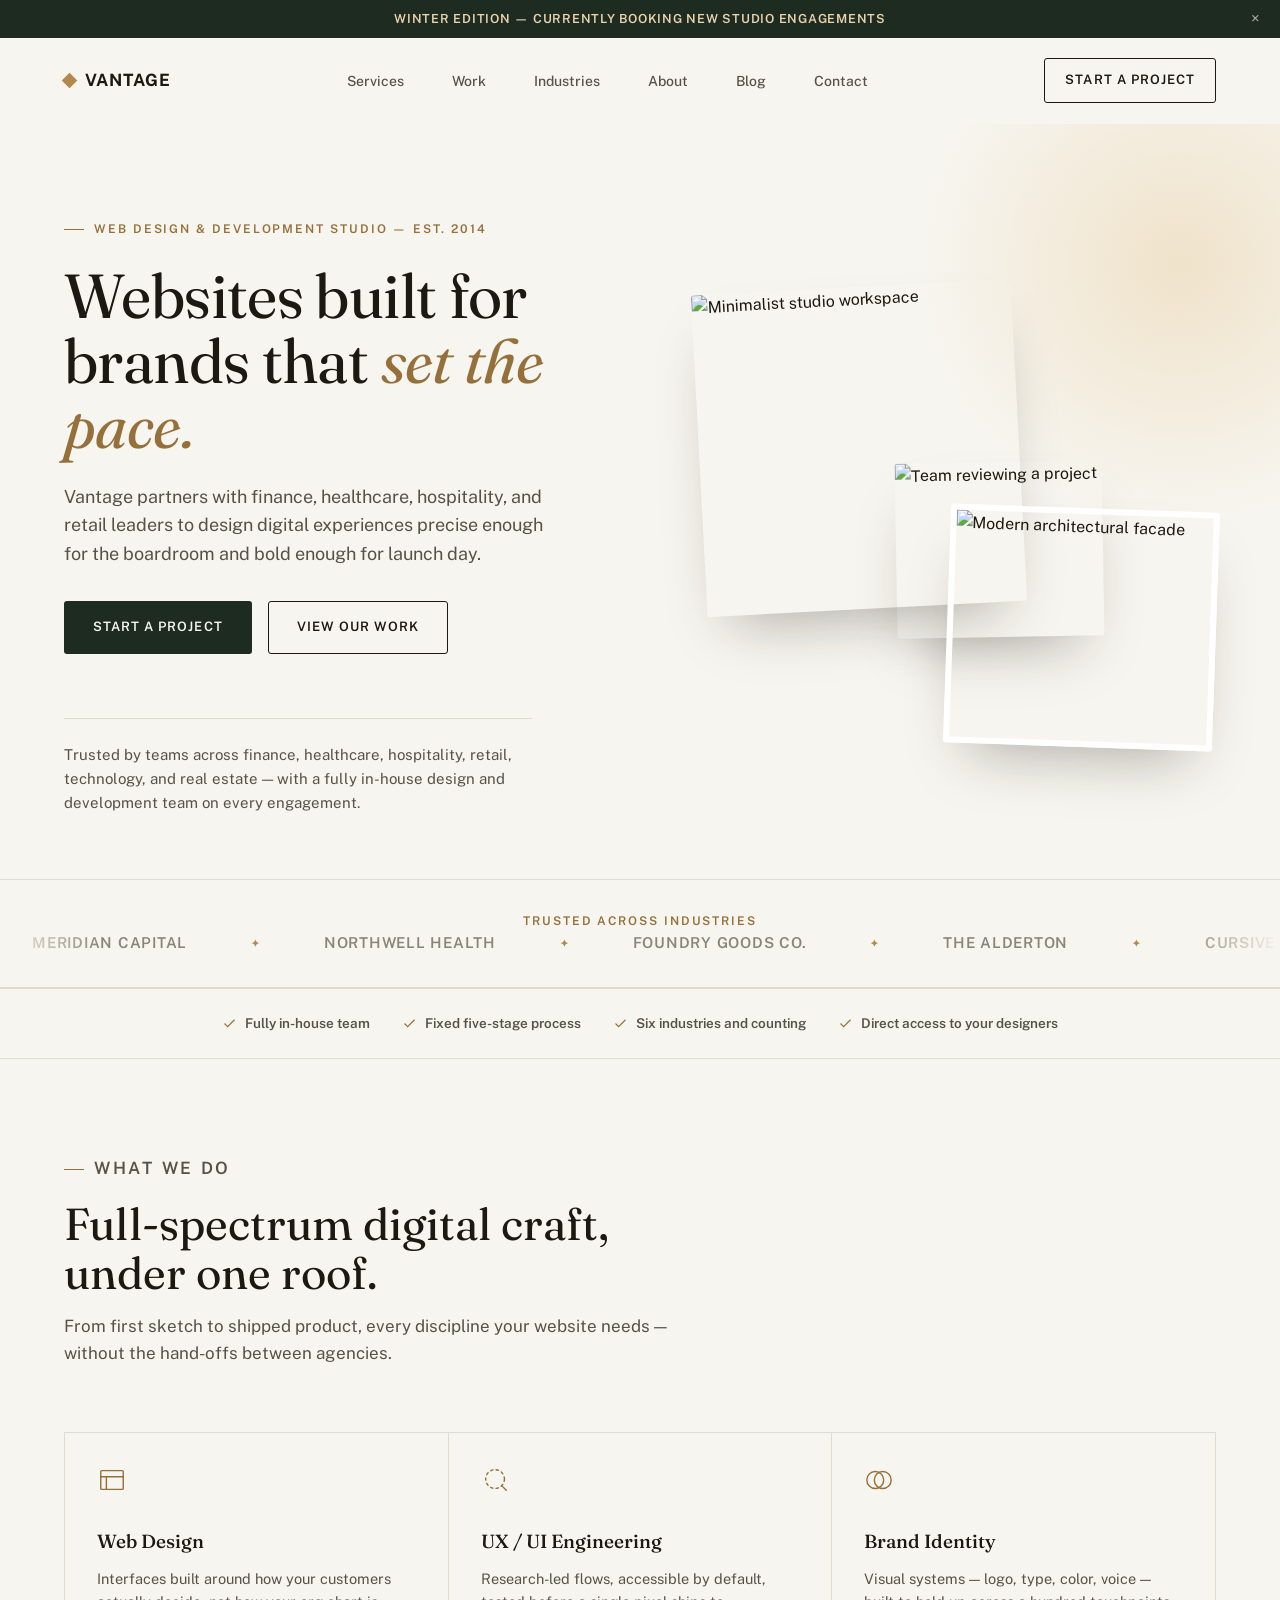
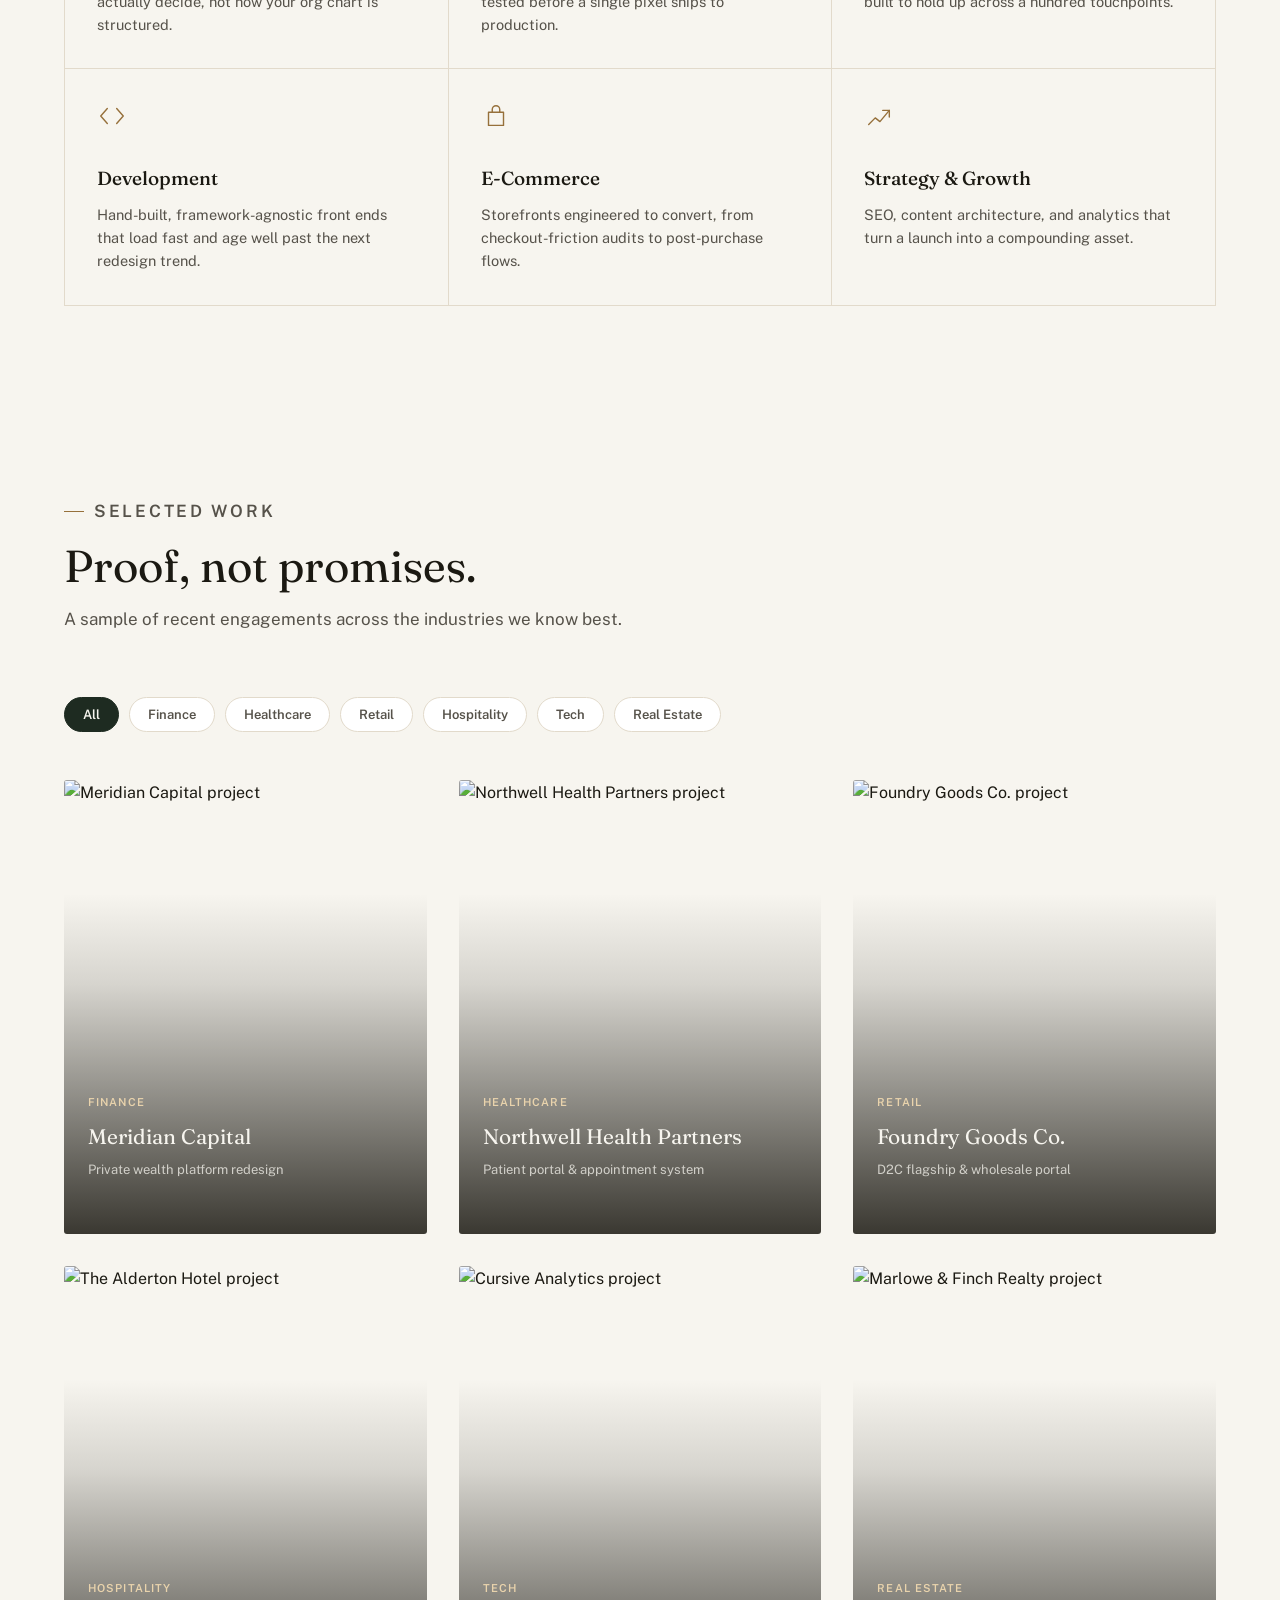
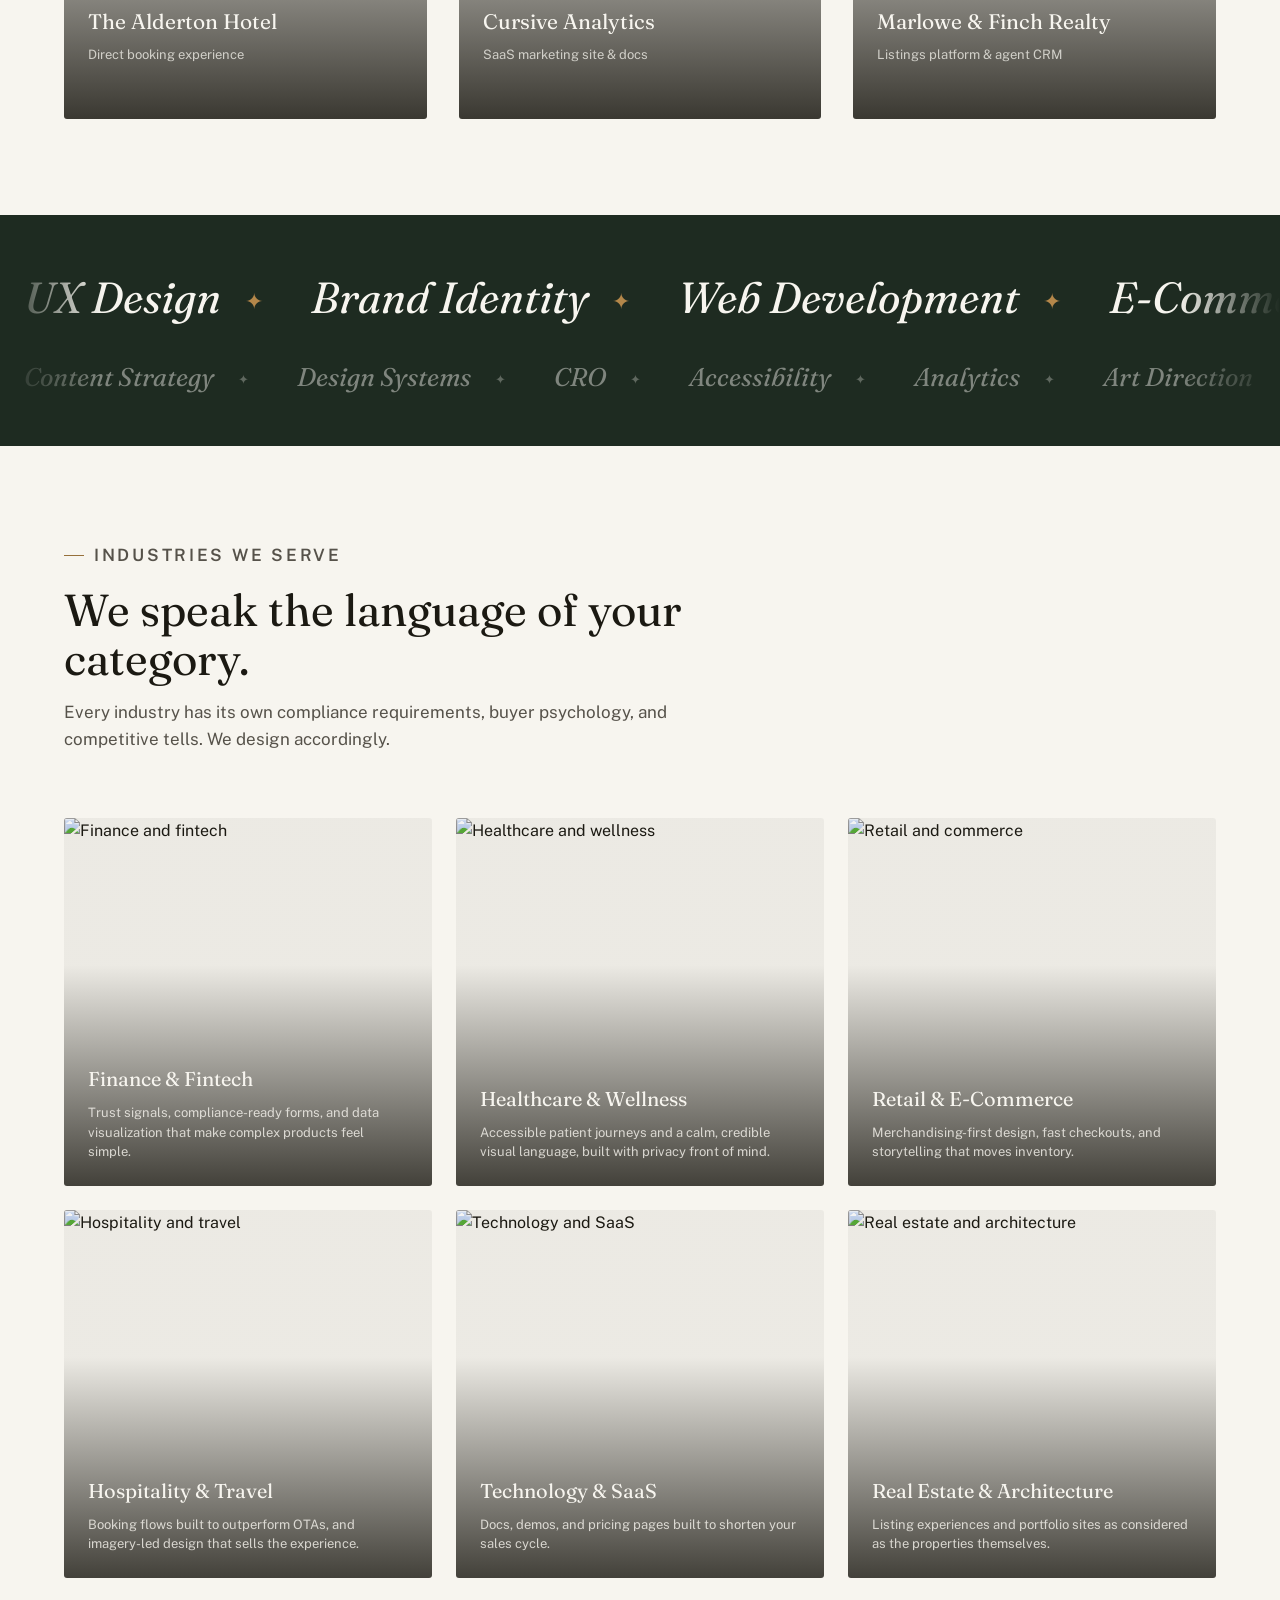
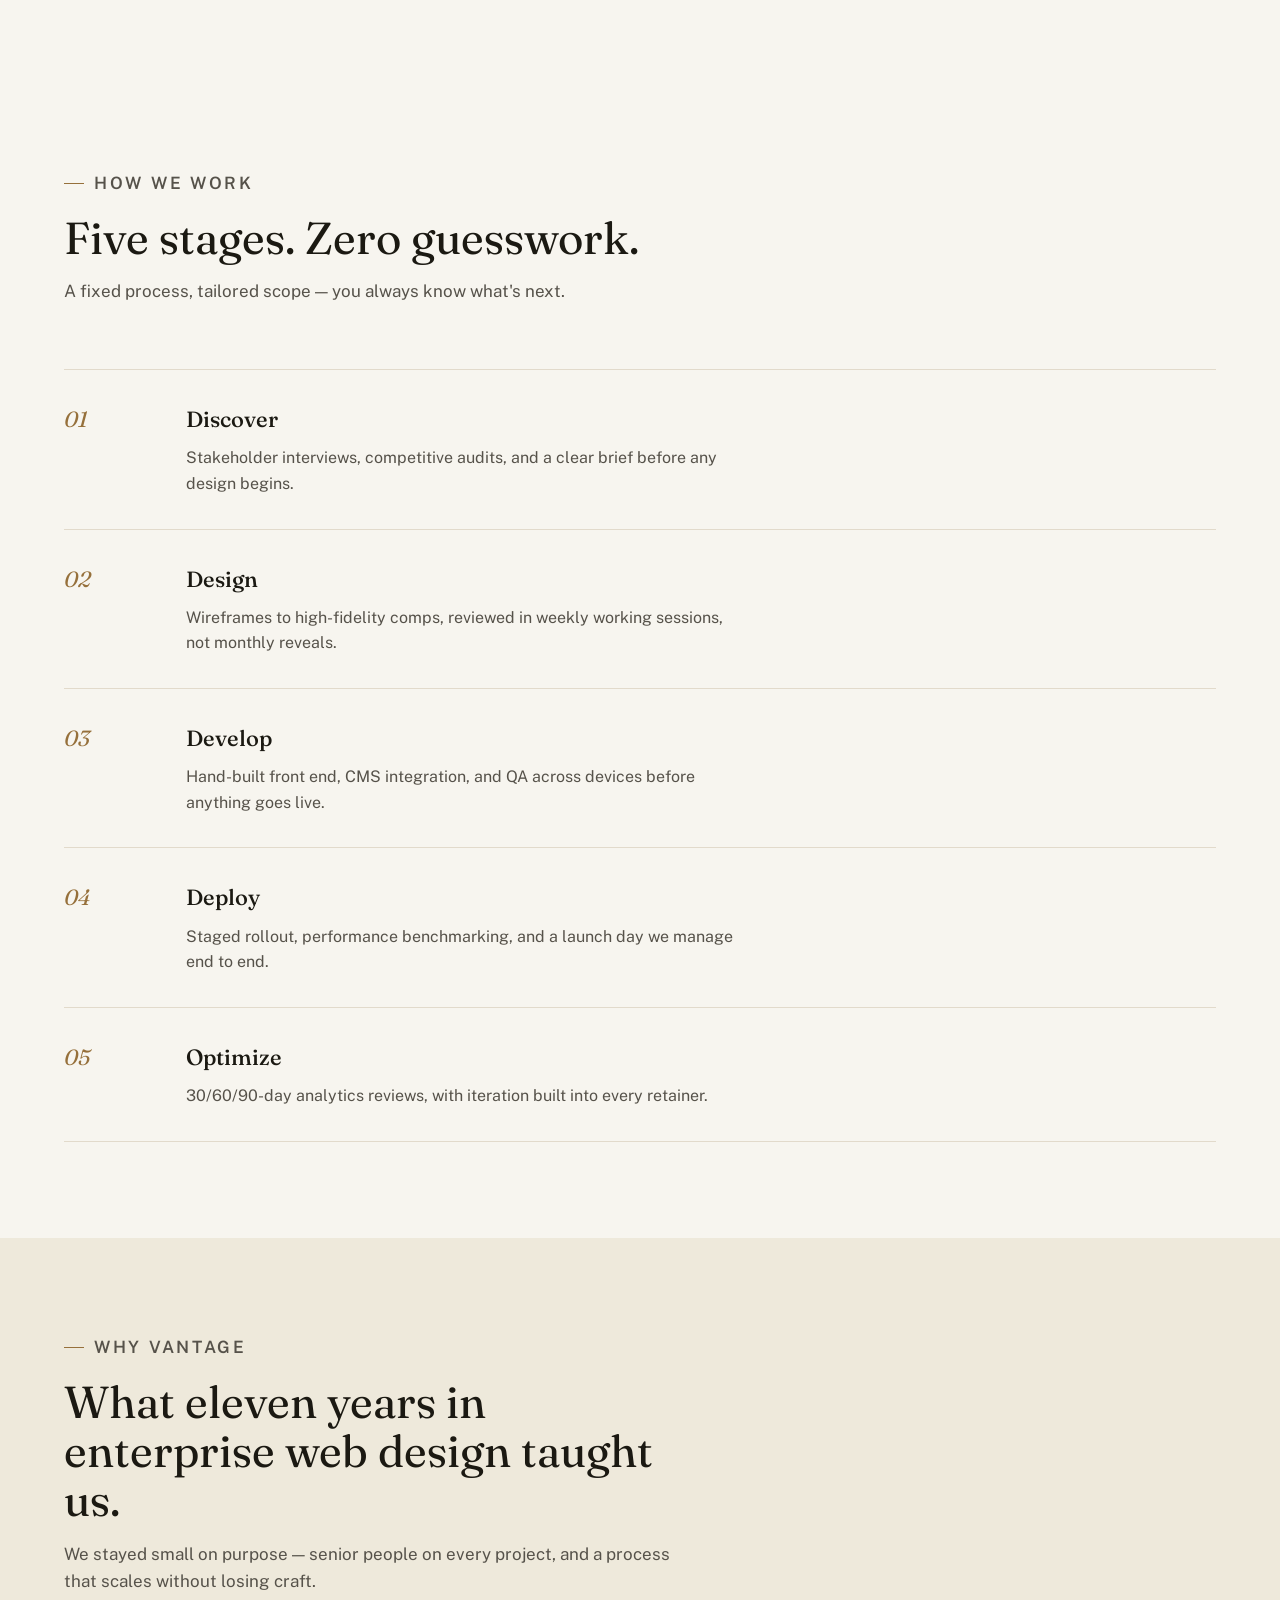
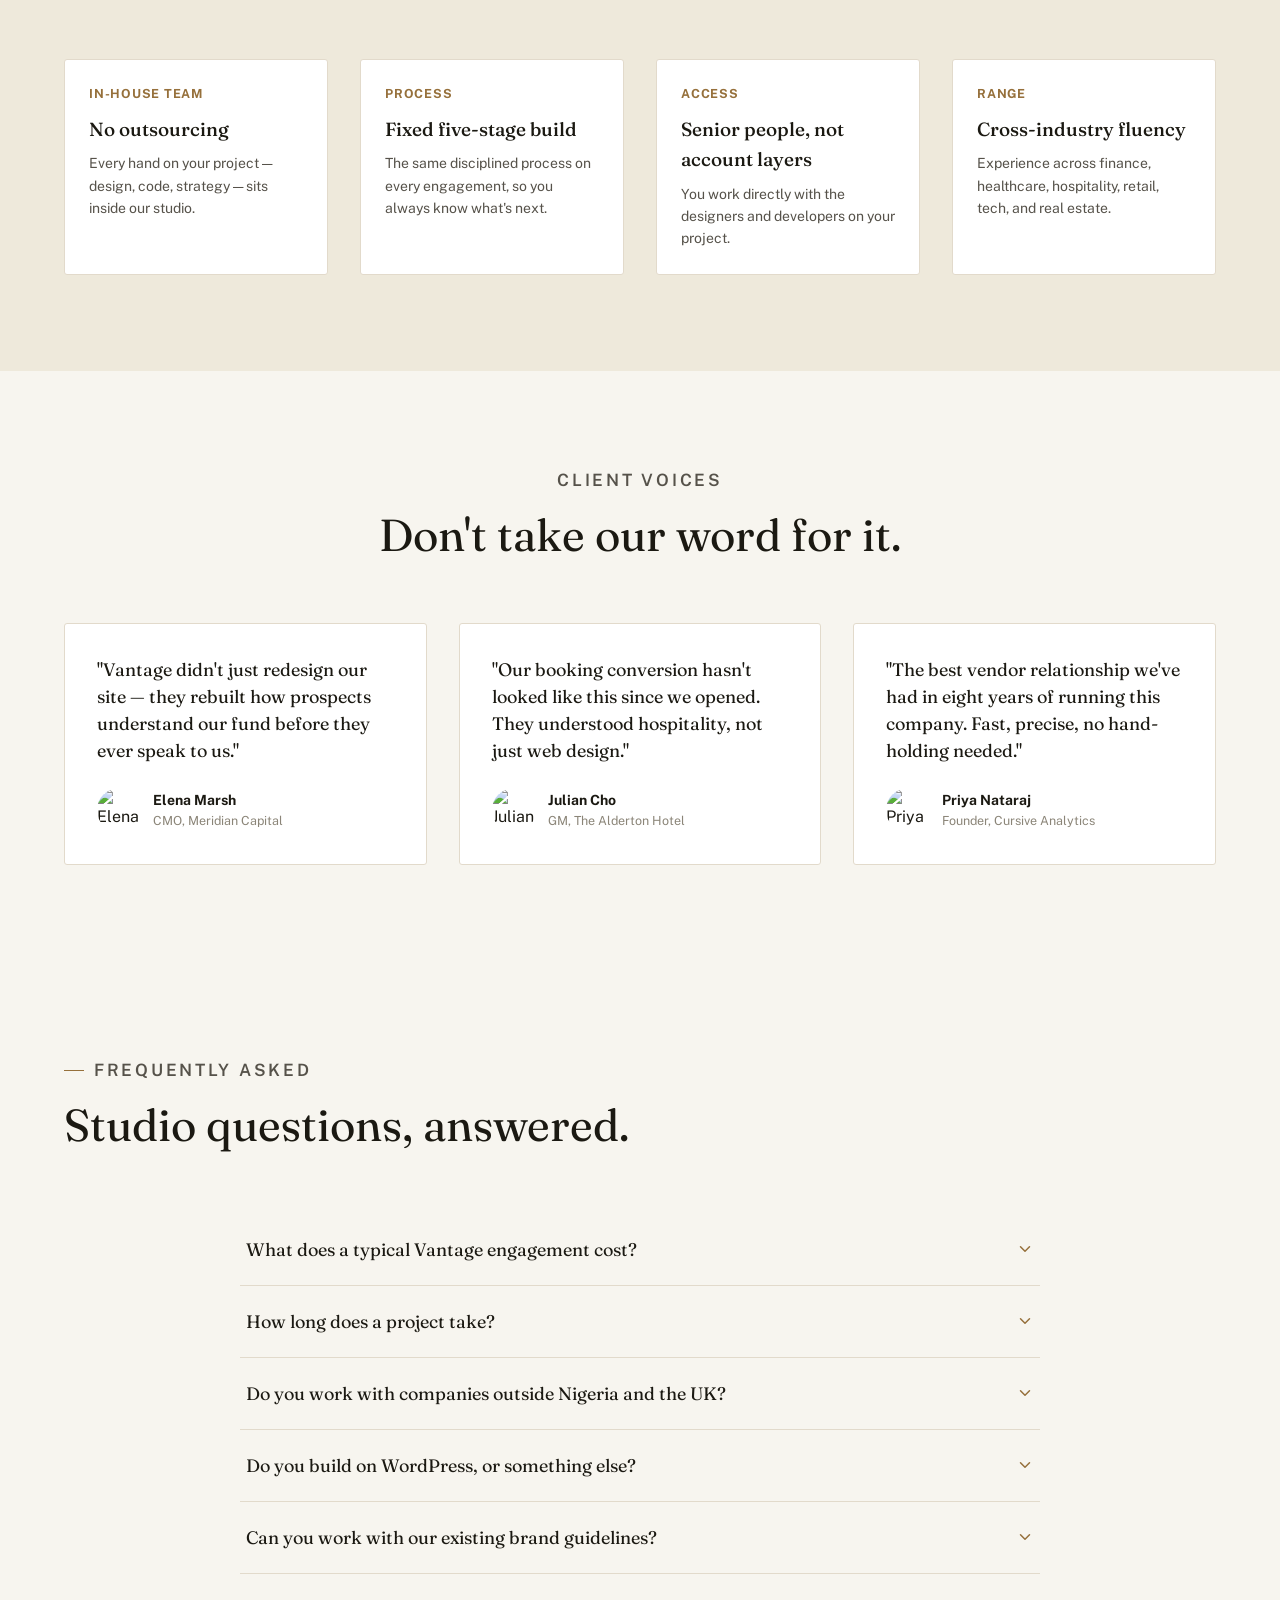
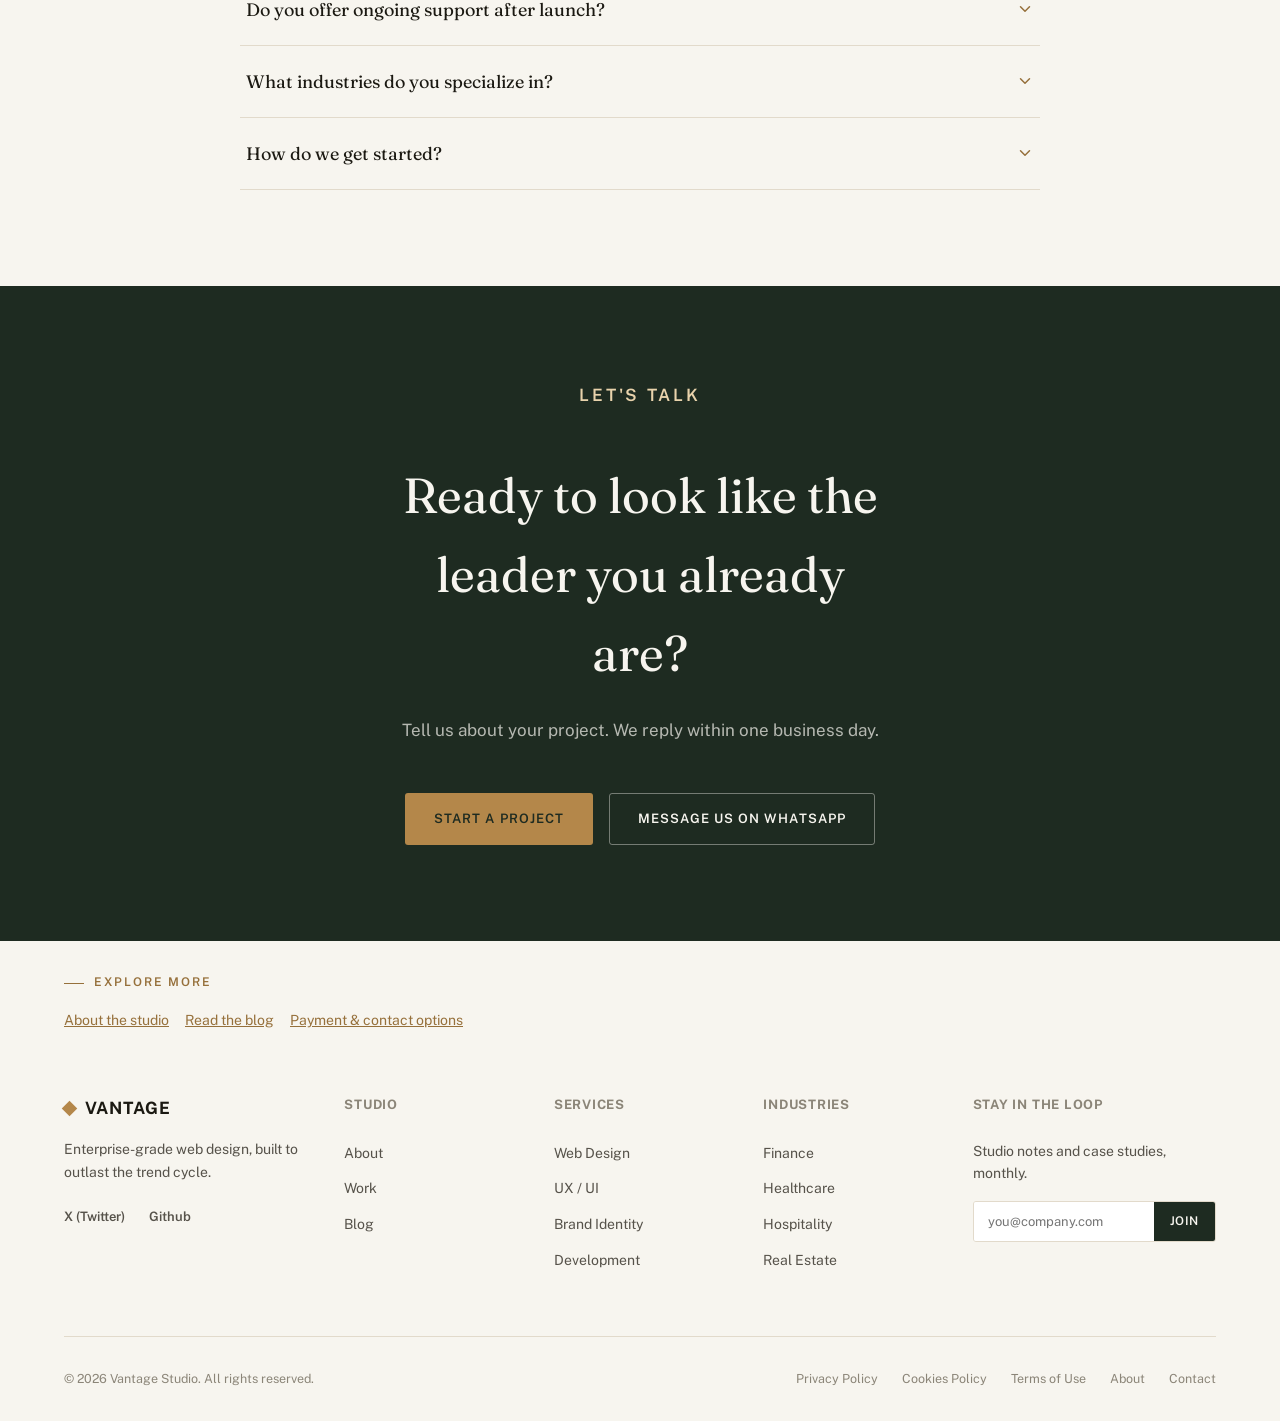
==== index.html @ 4133e34a "Add files via upload" ====
<!DOCTYPE html>
<html lang="en">
<head>
<meta charset="UTF-8">
<meta name="viewport" content="width=device-width, initial-scale=1.0">
<title>Vantage Studio — Enterprise Web Design & Development Agency</title>
<meta name="description" content="Vantage designs and builds enterprise-grade websites for finance, healthcare, hospitality, retail, tech, and real estate brands. See our work and start a project today.">
<meta name="keywords" content="web design agency, enterprise web design, website design company, UX UI design agency, brand identity studio, ecommerce web development">
<meta name="robots" content="index, follow">
<meta name="author" content="Vantage Studio">
<link rel="canonical" href="https://vantageweb.site/">
<link rel="alternate" hreflang="en" href="https://vantageweb.site/">
<link rel="alternate" hreflang="x-default" href="https://vantageweb.site/">
<link rel="sitemap" type="application/xml" href="/sitemap.xml">

<!-- Open Graph -->
<meta property="og:type" content="website">
<meta property="og:site_name" content="Vantage Studio">
<meta property="og:title" content="Vantage Studio — Enterprise Web Design & Development Agency">
<meta property="og:description" content="Enterprise-grade websites for finance, healthcare, hospitality, retail, tech, and real estate brands.">
<meta property="og:url" content="https://vantageweb.site/">
<meta property="og:image" content="https://loremflickr.com/1200/630/workspace,office,minimal/all?lock=901">

<!-- Twitter -->
<meta name="twitter:card" content="summary_large_image">
<meta name="twitter:title" content="Vantage Studio — Enterprise Web Design & Development Agency">
<meta name="twitter:description" content="Enterprise-grade websites for finance, healthcare, hospitality, retail, tech, and real estate brands.">
<meta name="twitter:image" content="https://loremflickr.com/1200/630/workspace,office,minimal/all?lock=901">

<!-- Geo (Abuja studio location — refine to exact coordinates once confirmed) -->
<meta name="geo.placename" content="Abuja, Nigeria">
<meta name="geo.position" content="9.0333;7.5236">
<meta name="ICBM" content="9.0333, 7.5236">

<link rel="icon" type="image/svg+xml" href="data:image/svg+xml,%3Csvg xmlns='http://www.w3.org/2000/svg' viewBox='0 0 100 100'%3E%3Crect width='100' height='100' fill='%231E2B21'/%3E%3Crect x='30' y='30' width='40' height='40' fill='%23B4874A' transform='rotate(45 50 50)'/%3E%3C/svg%3E">
<link rel="apple-touch-icon" href="data:image/svg+xml,%3Csvg xmlns='http://www.w3.org/2000/svg' viewBox='0 0 100 100'%3E%3Crect width='100' height='100' fill='%231E2B21'/%3E%3Crect x='30' y='30' width='40' height='40' fill='%23B4874A' transform='rotate(45 50 50)'/%3E%3C/svg%3E">

<link rel="preconnect" href="https://fonts.googleapis.com">
<link rel="preconnect" href="https://fonts.gstatic.com" crossorigin>
<link rel="preconnect" href="https://loremflickr.com">
<link href="https://fonts.googleapis.com/css2?family=Fraunces:ital,opsz,wght@0,9..144,300;0,9..144,400;0,9..144,500;0,9..144,600;1,9..144,400;1,9..144,500&family=Public+Sans:wght@300;400;500;600;700&display=swap" rel="stylesheet">
<link rel="stylesheet" href="css/styles.css">

<script type="application/ld+json" data-schema>
{
  "@context": "https://schema.org",
  "@graph": [
    {
      "@type": "Organization",
      "@id": "https://vantageweb.site/#organization",
      "name": "Vantage Studio",
      "url": "https://vantageweb.site/",
      "logo": "https://vantageweb.site/favicon.svg",
      "description": "Enterprise-grade web design and development studio serving finance, healthcare, hospitality, retail, technology, and real estate clients.",
      "sameAs": ["https://x.com/vantagestudio", "https://github.com/vantagestudio"],
      "location": [
        {
          "@type": "Place",
          "name": "Vantage Studio — Abuja",
          "address": {
            "@type": "PostalAddress",
            "streetAddress": "Behind Desmos Pharmacy, Kofi Annan / Linda Chalker Junction, Asokoro Extension",
            "addressLocality": "Abuja",
            "addressRegion": "FCT",
            "addressCountry": "NG"
          }
        },
        {
          "@type": "Place",
          "name": "Vantage Studio — London",
          "address": {
            "@type": "PostalAddress",
            "addressLocality": "Finsbury Park, Greater London",
            "postalCode": "N4 2BA",
            "addressCountry": "GB"
          }
        }
      ],
      "dateModified": "2026-07-13"
    },
    {
      "@type": "WebSite",
      "@id": "https://vantageweb.site/#website",
      "url": "https://vantageweb.site/",
      "name": "Vantage Studio",
      "publisher": { "@id": "https://vantageweb.site/#organization" },
      "potentialAction": {
        "@type": "SearchAction",
        "target": "https://vantageweb.site/blog.html?s={search_term_string}",
        "query-input": "required name=search_term_string"
      }
    }
  ]
}
</script>
</head>
<body>

<div class="scroll-progress"></div>

<div class="season-banner">
  <span data-season-banner></span>
  <button type="button" aria-label="Dismiss banner" data-dismiss-banner>&times;</button>
</div>

<nav class="nav" id="nav">
  <div class="wrap nav__inner">
    <a href="index.html" class="logo"><span class="logo__mark"></span>VANTAGE</a>
    <ul class="nav__links" id="navLinks">
      <li><a href="index.html#services">Services</a></li>
      <li><a href="index.html#work">Work</a></li>
      <li><a href="index.html#industries">Industries</a></li>
      <li><a href="about.html">About</a></li>
      <li><a href="blog.html">Blog</a></li>
      <li><a href="contact.html">Contact</a></li>
    </ul>
    <div class="nav__right">
      <a href="contact.html" class="btn btn--ghost" style="padding:11px 20px;" data-cta-rotate>Start a Project</a>
      <button class="nav__burger" id="burger" aria-label="Toggle menu"><span></span><span></span><span></span></button>
    </div>
  </div>
</nav>

<header class="hero" id="top">
  <div class="wrap hero__inner">
    <div>
      <p class="eyebrow">Web Design &amp; Development Studio — Est. 2014</p>
      <h1 class="hero__headline">Websites built for brands that <em>set the pace.</em></h1>
      <p class="hero__sub">Vantage partners with finance, healthcare, hospitality, and retail leaders to design digital experiences precise enough for the boardroom and bold enough for launch day.</p>
      <div class="hero__ctas">
        <a href="contact.html" class="btn btn--primary" data-cta-rotate>Start a Project</a>
        <a href="#work" class="btn btn--ghost">View Our Work</a>
      </div>
      <p class="hero__trust">Trusted by teams across finance, healthcare, hospitality, retail, technology, and real estate — with a fully in-house design and development team on every engagement.</p>
    </div>
    <div class="hero__collage">
      <img class="hc-1" src="https://loremflickr.com/900/1100/workspace,minimal,office/all?lock=101" alt="Minimalist studio workspace" loading="eager">
      <img class="hc-2" src="https://loremflickr.com/700/700/architecture,glass,building/all?lock=102" alt="Modern architectural facade" loading="lazy">
      <img class="hc-3" src="https://loremflickr.com/600/600/meeting,business,team/all?lock=103" alt="Team reviewing a project" loading="lazy">
    </div>
  </div>
</header>

<!-- Sample client names below are placeholder content — replace with real client wordmarks before launch. -->
<div class="logo-strip">
  <div class="wrap"><p class="eyebrow">Trusted across industries</p></div>
  <div class="marquee">
    <div class="marquee__track">
      <span>MERIDIAN CAPITAL</span><span>NORTHWELL HEALTH</span><span>FOUNDRY GOODS CO.</span><span>THE ALDERTON</span><span>CURSIVE ANALYTICS</span><span>MARLOWE &amp; FINCH</span><span>HAVENLY WELLNESS</span><span>BRIGHTLANE RETAIL</span><span>PORT &amp; COMPASS</span><span>ATLAS FINTECH</span>
      <span>MERIDIAN CAPITAL</span><span>NORTHWELL HEALTH</span><span>FOUNDRY GOODS CO.</span><span>THE ALDERTON</span><span>CURSIVE ANALYTICS</span><span>MARLOWE &amp; FINCH</span><span>HAVENLY WELLNESS</span><span>BRIGHTLANE RETAIL</span><span>PORT &amp; COMPASS</span><span>ATLAS FINTECH</span>
    </div>
  </div>
</div>

<div class="trust-strip">
  <div class="wrap">
    <span class="trust-strip__item"><svg viewBox="0 0 24 24"><path d="M4 12 l5 5 L20 6"/></svg>Fully in-house team</span>
    <span class="trust-strip__item"><svg viewBox="0 0 24 24"><path d="M4 12 l5 5 L20 6"/></svg>Fixed five-stage process</span>
    <span class="trust-strip__item"><svg viewBox="0 0 24 24"><path d="M4 12 l5 5 L20 6"/></svg>Six industries and counting</span>
    <span class="trust-strip__item"><svg viewBox="0 0 24 24"><path d="M4 12 l5 5 L20 6"/></svg>Direct access to your designers</span>
  </div>
</div>

<section id="services">
  <div class="wrap">
    <div class="sec-head reveal">
      <p class="eyebrow">What we do</p>
      <h2>Full-spectrum digital craft, under one roof.</h2>
      <p>From first sketch to shipped product, every discipline your website needs — without the hand-offs between agencies.</p>
    </div>
    <div class="services__grid reveal">
      <div class="service">
        <svg viewBox="0 0 32 32"><rect x="4" y="6" width="24" height="20" rx="1"></rect><line x1="4" y1="12.5" x2="28" y2="12.5"></line><line x1="10" y1="12.5" x2="10" y2="26"></line></svg>
        <h3>Web Design</h3>
        <p>Interfaces built around how your customers actually decide, not how your org chart is structured.</p>
      </div>
      <div class="service">
        <svg viewBox="0 0 32 32"><circle cx="15" cy="15" r="10" stroke-dasharray="2.5 3.5"></circle><path d="M22 22 L27 27"></path></svg>
        <h3>UX / UI Engineering</h3>
        <p>Research-led flows, accessible by default, tested before a single pixel ships to production.</p>
      </div>
      <div class="service">
        <svg viewBox="0 0 32 32"><circle cx="12" cy="16" r="9"></circle><circle cx="20" cy="16" r="9"></circle></svg>
        <h3>Brand Identity</h3>
        <p>Visual systems — logo, type, color, voice — built to hold up across a hundred touchpoints.</p>
      </div>
      <div class="service">
        <svg viewBox="0 0 32 32"><path d="M11 8 L4 16 L11 24"></path><path d="M21 8 L28 16 L21 24"></path></svg>
        <h3>Development</h3>
        <p>Hand-built, framework-agnostic front ends that load fast and age well past the next redesign trend.</p>
      </div>
      <div class="service">
        <svg viewBox="0 0 32 32"><path d="M8 12 L8 26 L24 26 L24 12 Z"></path><path d="M12 12 V9 a4 4 0 0 1 8 0 V12"></path></svg>
        <h3>E-Commerce</h3>
        <p>Storefronts engineered to convert, from checkout-friction audits to post-purchase flows.</p>
      </div>
      <div class="service">
        <svg viewBox="0 0 32 32"><path d="M5 25 L12 18 L17 22 L27 10"></path><path d="M20 10 L27 10 L27 17"></path></svg>
        <h3>Strategy &amp; Growth</h3>
        <p>SEO, content architecture, and analytics that turn a launch into a compounding asset.</p>
      </div>
    </div>
  </div>
</section>

<section id="work">
  <div class="wrap">
    <div class="sec-head reveal">
      <p class="eyebrow">Selected work</p>
      <h2>Proof, not promises.</h2>
      <p>A sample of recent engagements across the industries we know best.</p>
    </div>
    <div class="work__filters reveal">
      <button class="filter is-active" data-filter="all">All</button>
      <button class="filter" data-filter="finance">Finance</button>
      <button class="filter" data-filter="healthcare">Healthcare</button>
      <button class="filter" data-filter="retail">Retail</button>
      <button class="filter" data-filter="hospitality">Hospitality</button>
      <button class="filter" data-filter="tech">Tech</button>
      <button class="filter" data-filter="realestate">Real Estate</button>
    </div>
    <!-- Sample project names/results below are placeholder content — replace with real case studies before launch. -->
    <div class="work__grid reveal">
      <a class="work-card" href="contact.html" data-industry="finance">
        <img src="https://loremflickr.com/700/900/finance,skyscraper,city/all?lock=201" alt="Meridian Capital project" loading="lazy">
        <div class="work-card__overlay">
          <span class="work-card__tag">Finance</span>
          <h3 class="work-card__title">Meridian Capital</h3>
          <p class="work-card__result">Private wealth platform redesign</p>
          <span class="work-card__link">Start a Similar Project →</span>
        </div>
      </a>
      <a class="work-card" href="contact.html" data-industry="healthcare">
        <img src="https://loremflickr.com/700/900/hospital,healthcare,clean/all?lock=202" alt="Northwell Health Partners project" loading="lazy">
        <div class="work-card__overlay">
          <span class="work-card__tag">Healthcare</span>
          <h3 class="work-card__title">Northwell Health Partners</h3>
          <p class="work-card__result">Patient portal &amp; appointment system</p>
          <span class="work-card__link">Start a Similar Project →</span>
        </div>
      </a>
      <a class="work-card" href="contact.html" data-industry="retail">
        <img src="https://loremflickr.com/700/900/retail,boutique,store/all?lock=203" alt="Foundry Goods Co. project" loading="lazy">
        <div class="work-card__overlay">
          <span class="work-card__tag">Retail</span>
          <h3 class="work-card__title">Foundry Goods Co.</h3>
          <p class="work-card__result">D2C flagship &amp; wholesale portal</p>
          <span class="work-card__link">Start a Similar Project →</span>
        </div>
      </a>
      <a class="work-card" href="contact.html" data-industry="hospitality">
        <img src="https://loremflickr.com/700/900/hotel,lobby,luxury/all?lock=204" alt="The Alderton Hotel project" loading="lazy">
        <div class="work-card__overlay">
          <span class="work-card__tag">Hospitality</span>
          <h3 class="work-card__title">The Alderton Hotel</h3>
          <p class="work-card__result">Direct booking experience</p>
          <span class="work-card__link">Start a Similar Project →</span>
        </div>
      </a>
      <a class="work-card" href="contact.html" data-industry="tech">
        <img src="https://loremflickr.com/700/900/office,startup,tech/all?lock=205" alt="Cursive Analytics project" loading="lazy">
        <div class="work-card__overlay">
          <span class="work-card__tag">Tech</span>
          <h3 class="work-card__title">Cursive Analytics</h3>
          <p class="work-card__result">SaaS marketing site &amp; docs</p>
          <span class="work-card__link">Start a Similar Project →</span>
        </div>
      </a>
      <a class="work-card" href="contact.html" data-industry="realestate">
        <img src="https://loremflickr.com/700/900/architecture,house,modern/all?lock=206" alt="Marlowe & Finch Realty project" loading="lazy">
        <div class="work-card__overlay">
          <span class="work-card__tag">Real Estate</span>
          <h3 class="work-card__title">Marlowe &amp; Finch Realty</h3>
          <p class="work-card__result">Listings platform &amp; agent CRM</p>
          <span class="work-card__link">Start a Similar Project →</span>
        </div>
      </a>
    </div>
  </div>
</section>

<div class="capmarq">
  <div class="marquee">
    <div class="capmarq__row capmarq__row--1">
      <span>UX Design</span><span>Brand Identity</span><span>Web Development</span><span>E-Commerce</span><span>SEO &amp; Growth</span><span>Motion Design</span>
      <span>UX Design</span><span>Brand Identity</span><span>Web Development</span><span>E-Commerce</span><span>SEO &amp; Growth</span><span>Motion Design</span>
    </div>
  </div>
  <div class="marquee">
    <div class="capmarq__row capmarq__row--2">
      <span>Content Strategy</span><span>Design Systems</span><span>CRO</span><span>Accessibility</span><span>Analytics</span><span>Art Direction</span>
      <span>Content Strategy</span><span>Design Systems</span><span>CRO</span><span>Accessibility</span><span>Analytics</span><span>Art Direction</span>
    </div>
  </div>
</div>

<section id="industries">
  <div class="wrap">
    <div class="sec-head reveal">
      <p class="eyebrow">Industries we serve</p>
      <h2>We speak the language of your category.</h2>
      <p>Every industry has its own compliance requirements, buyer psychology, and competitive tells. We design accordingly.</p>
    </div>
    <div class="industries__grid reveal">
      <div class="industry-card">
        <img src="https://loremflickr.com/600/600/finance,bank,office/all?lock=301" alt="Finance and fintech" loading="lazy">
        <div class="industry-card__overlay"><h3>Finance &amp; Fintech</h3><p>Trust signals, compliance-ready forms, and data visualization that make complex products feel simple.</p></div>
      </div>
      <div class="industry-card">
        <img src="https://loremflickr.com/600/600/healthcare,clinic,wellness/all?lock=302" alt="Healthcare and wellness" loading="lazy">
        <div class="industry-card__overlay"><h3>Healthcare &amp; Wellness</h3><p>Accessible patient journeys and a calm, credible visual language, built with privacy front of mind.</p></div>
      </div>
      <div class="industry-card">
        <img src="https://loremflickr.com/600/600/retail,shopping,store/all?lock=303" alt="Retail and commerce" loading="lazy">
        <div class="industry-card__overlay"><h3>Retail &amp; E-Commerce</h3><p>Merchandising-first design, fast checkouts, and storytelling that moves inventory.</p></div>
      </div>
      <div class="industry-card">
        <img src="https://loremflickr.com/600/600/hospitality,resort,travel/all?lock=304" alt="Hospitality and travel" loading="lazy">
        <div class="industry-card__overlay"><h3>Hospitality &amp; Travel</h3><p>Booking flows built to outperform OTAs, and imagery-led design that sells the experience.</p></div>
      </div>
      <div class="industry-card">
        <img src="https://loremflickr.com/600/600/technology,startup,office/all?lock=305" alt="Technology and SaaS" loading="lazy">
        <div class="industry-card__overlay"><h3>Technology &amp; SaaS</h3><p>Docs, demos, and pricing pages built to shorten your sales cycle.</p></div>
      </div>
      <div class="industry-card">
        <img src="https://loremflickr.com/600/600/realestate,architecture,building/all?lock=306" alt="Real estate and architecture" loading="lazy">
        <div class="industry-card__overlay"><h3>Real Estate &amp; Architecture</h3><p>Listing experiences and portfolio sites as considered as the properties themselves.</p></div>
      </div>
    </div>
  </div>
</section>

<section id="process">
  <div class="wrap">
    <div class="sec-head reveal">
      <p class="eyebrow">How we work</p>
      <h2>Five stages. Zero guesswork.</h2>
      <p>A fixed process, tailored scope — you always know what's next.</p>
    </div>
    <div class="process__list reveal">
      <div class="process__item"><span class="process__num">01</span><div class="process__body"><h3>Discover</h3><p>Stakeholder interviews, competitive audits, and a clear brief before any design begins.</p></div></div>
      <div class="process__item"><span class="process__num">02</span><div class="process__body"><h3>Design</h3><p>Wireframes to high-fidelity comps, reviewed in weekly working sessions, not monthly reveals.</p></div></div>
      <div class="process__item"><span class="process__num">03</span><div class="process__body"><h3>Develop</h3><p>Hand-built front end, CMS integration, and QA across devices before anything goes live.</p></div></div>
      <div class="process__item"><span class="process__num">04</span><div class="process__body"><h3>Deploy</h3><p>Staged rollout, performance benchmarking, and a launch day we manage end to end.</p></div></div>
      <div class="process__item"><span class="process__num">05</span><div class="process__body"><h3>Optimize</h3><p>30/60/90-day analytics reviews, with iteration built into every retainer.</p></div></div>
    </div>
  </div>
</section>

<section class="why">
  <div class="wrap">
    <div class="sec-head reveal">
      <p class="eyebrow">Why vantage</p>
      <h2>What eleven years in enterprise web design taught us.</h2>
      <p>We stayed small on purpose — senior people on every project, and a process that scales without losing craft.</p>
    </div>
    <div class="why__grid reveal">
      <div class="why-point"><span>In-House Team</span><h3>No outsourcing</h3><p>Every hand on your project — design, code, strategy — sits inside our studio.</p></div>
      <div class="why-point"><span>Process</span><h3>Fixed five-stage build</h3><p>The same disciplined process on every engagement, so you always know what's next.</p></div>
      <div class="why-point"><span>Access</span><h3>Senior people, not account layers</h3><p>You work directly with the designers and developers on your project.</p></div>
      <div class="why-point"><span>Range</span><h3>Cross-industry fluency</h3><p>Experience across finance, healthcare, hospitality, retail, tech, and real estate.</p></div>
    </div>
  </div>
</section>

<!-- Sample testimonials below are placeholder content — replace with real, attributable client quotes before launch. -->
<section>
  <div class="wrap">
    <div class="sec-head sec-head--center reveal" style="margin-inline:auto;">
      <p class="eyebrow eyebrow--center">Client voices</p>
      <h2>Don't take our word for it.</h2>
    </div>
    <div class="testi__grid reveal">
      <div class="testi-card">
        <p class="testi-card__quote">"Vantage didn't just redesign our site — they rebuilt how prospects understand our fund before they ever speak to us."</p>
        <div class="testi-card__person"><img src="https://loremflickr.com/200/200/portrait,professional,woman/all?lock=401" alt="Elena Marsh" loading="lazy"><div><b>Elena Marsh</b><span>CMO, Meridian Capital</span></div></div>
      </div>
      <div class="testi-card">
        <p class="testi-card__quote">"Our booking conversion hasn't looked like this since we opened. They understood hospitality, not just web design."</p>
        <div class="testi-card__person"><img src="https://loremflickr.com/200/200/portrait,professional,man/all?lock=402" alt="Julian Cho" loading="lazy"><div><b>Julian Cho</b><span>GM, The Alderton Hotel</span></div></div>
      </div>
      <div class="testi-card">
        <p class="testi-card__quote">"The best vendor relationship we've had in eight years of running this company. Fast, precise, no hand-holding needed."</p>
        <div class="testi-card__person"><img src="https://loremflickr.com/200/200/portrait,professional,person/all?lock=403" alt="Priya Nataraj" loading="lazy"><div><b>Priya Nataraj</b><span>Founder, Cursive Analytics</span></div></div>
      </div>
    </div>
  </div>
</section>

<section>
  <div class="wrap">
    <div class="sec-head reveal">
      <p class="eyebrow">Frequently asked</p>
      <h2>Studio questions, answered.</h2>
    </div>
    <div class="faq reveal">
      <div class="faq-item"><button class="faq-item__q">What does a typical Vantage engagement cost?<svg class="faq-item__chevron" viewBox="0 0 24 24" stroke-linecap="round" stroke-linejoin="round"><path d="M6 9l6 6 6-6"/></svg></button><div class="faq-item__a"><p>Scope drives price more than any fixed package — a marketing site and a full patient portal aren't the same job. Share a brief on the contact page and we'll follow up with a proposal.</p></div></div>
      <div class="faq-item"><button class="faq-item__q">How long does a project take?<svg class="faq-item__chevron" viewBox="0 0 24 24" stroke-linecap="round" stroke-linejoin="round"><path d="M6 9l6 6 6-6"/></svg></button><div class="faq-item__a"><p>Most marketing sites run 6–10 weeks from kickoff to launch. Larger builds with custom systems or integrations run longer — we'll give you a realistic timeline during discovery.</p></div></div>
      <div class="faq-item"><button class="faq-item__q">Do you work with companies outside Nigeria and the UK?<svg class="faq-item__chevron" viewBox="0 0 24 24" stroke-linecap="round" stroke-linejoin="round"><path d="M6 9l6 6 6-6"/></svg></button><div class="faq-item__a"><p>Yes. We have studio bases in Abuja and London, and work with clients across time zones as a matter of course.</p></div></div>
      <div class="faq-item"><button class="faq-item__q">Do you build on WordPress, or something else?<svg class="faq-item__chevron" viewBox="0 0 24 24" stroke-linecap="round" stroke-linejoin="round"><path d="M6 9l6 6 6-6"/></svg></button><div class="faq-item__a"><p>We choose the stack around the brief rather than defaulting to one platform — hand-coded front ends, headless CMS setups, or a managed platform like WordPress or Shopify when that's genuinely the better fit.</p></div></div>
      <div class="faq-item"><button class="faq-item__q">Can you work with our existing brand guidelines?<svg class="faq-item__chevron" viewBox="0 0 24 24" stroke-linecap="round" stroke-linejoin="round"><path d="M6 9l6 6 6-6"/></svg></button><div class="faq-item__a"><p>Yes — plenty of engagements are web-only, working inside brand guidelines you already have. Others start with a brand identity project first if the foundation needs work.</p></div></div>
      <div class="faq-item"><button class="faq-item__q">Do you offer ongoing support after launch?<svg class="faq-item__chevron" viewBox="0 0 24 24" stroke-linecap="round" stroke-linejoin="round"><path d="M6 9l6 6 6-6"/></svg></button><div class="faq-item__a"><p>Most clients move to a retainer after launch covering updates, monitoring, and the 30/60/90-day optimization reviews built into our process.</p></div></div>
      <div class="faq-item"><button class="faq-item__q">What industries do you specialize in?<svg class="faq-item__chevron" viewBox="0 0 24 24" stroke-linecap="round" stroke-linejoin="round"><path d="M6 9l6 6 6-6"/></svg></button><div class="faq-item__a"><p>Finance, healthcare, hospitality, retail, technology, and real estate see the most repeat work from us, though the process applies to any considered, enterprise-facing brand.</p></div></div>
      <div class="faq-item"><button class="faq-item__q">How do we get started?<svg class="faq-item__chevron" viewBox="0 0 24 24" stroke-linecap="round" stroke-linejoin="round"><path d="M6 9l6 6 6-6"/></svg></button><div class="faq-item__a"><p>Send a brief through the contact page, on WhatsApp, or by email. We reply within one business day with next steps.</p></div></div>
    </div>
  </div>
</section>

<section class="cta">
  <div class="wrap">
    <div class="reveal">
      <p class="eyebrow eyebrow--center" style="color: var(--champagne-soft);">Let's talk</p>
      <h2>Ready to look like the leader you already are?</h2>
      <p>Tell us about your project. We reply within one business day.</p>
      <div class="cta__ctas">
        <a href="contact.html" class="btn btn--gold" data-cta-rotate>Start a Project</a>
        <a href="https://wa.me/447348638130" class="btn btn--outline-light" target="_blank" rel="noopener">Message Us on WhatsApp</a>
      </div>
    </div>
  </div>
</section>

<div id="dynamic-internal-links" class="wrap" style="padding-block: var(--sp-4) 0;">
  <p class="eyebrow" style="margin-bottom:16px;">Explore more</p>
  <div style="display:flex; gap:16px; flex-wrap:wrap; font-size:14px;">
    <a href="about.html" style="color:var(--champagne-deep); text-decoration:underline;">About the studio</a>
    <a href="blog.html" style="color:var(--champagne-deep); text-decoration:underline;">Read the blog</a>
    <a href="contact.html" style="color:var(--champagne-deep); text-decoration:underline;">Payment &amp; contact options</a>
  </div>
</div>

<footer>
  <div class="wrap">
    <div class="footer__top">
      <div class="footer__brand">
        <a href="index.html" class="logo"><span class="logo__mark"></span>VANTAGE</a>
        <p>Enterprise-grade web design, built to outlast the trend cycle.</p>
        <div class="footer__social">
          <a href="https://x.com/vantagestudio" target="_blank" rel="noopener">X (Twitter)</a>
          <a href="https://github.com/vantagestudio" target="_blank" rel="noopener">Github</a>
        </div>
      </div>
      <div class="footer__col"><h4>Studio</h4><ul><li><a href="about.html">About</a></li><li><a href="index.html#work">Work</a></li><li><a href="blog.html">Blog</a></li></ul></div>
      <div class="footer__col"><h4>Services</h4><ul><li><a href="index.html#services">Web Design</a></li><li><a href="index.html#services">UX / UI</a></li><li><a href="index.html#services">Brand Identity</a></li><li><a href="index.html#services">Development</a></li></ul></div>
      <div class="footer__col"><h4>Industries</h4><ul><li><a href="index.html#industries">Finance</a></li><li><a href="index.html#industries">Healthcare</a></li><li><a href="index.html#industries">Hospitality</a></li><li><a href="index.html#industries">Real Estate</a></li></ul></div>
      <div class="footer__col footer__news">
        <h4>Stay in the loop</h4>
        <p style="font-size:14px; color:var(--stone);">Studio notes and case studies, monthly.</p>
        <form onsubmit="event.preventDefault(); showToast('Thanks — you are on the list.');">
          <input type="email" placeholder="you@company.com" required>
          <button type="submit">Join</button>
        </form>
      </div>
    </div>
    <div class="footer__bottom">
      <p>&copy; <span data-year></span> Vantage Studio. All rights reserved.</p>
      <div class="footer__legal">
        <a href="privacy-policy.html">Privacy Policy</a>
        <a href="cookies-policy.html">Cookies Policy</a>
        <a href="terms-of-use.html">Terms of Use</a>
        <a href="about.html">About</a>
        <a href="contact.html">Contact</a>
      </div>
    </div>
  </div>
</footer>

<div id="toast-container"></div>

<script defer src="js/main.js"></script>
</body>
</html>
---- css/styles.css ----
/* ==========================================================================
   VANTAGE — shared stylesheet
   ========================================================================== */

:root{
  --porcelain: #F7F5EF;
  --porcelain-deep: #EEE9DB;
  --card: #FFFFFF;
  --ink: #1B1912;
  --stone: #56524A;
  --stone-light: #8B8578;
  --champagne: #B4874A;
  --champagne-deep: #96703B;
  --champagne-soft: #E9D3AC;
  --pine: #1E2B21;
  --pine-light: #30432F;
  --line: #E2DACB;
  --error: #A8432F;
  --success: #3F6B4C;

  --sp-1: 8px; --sp-2: 16px; --sp-3: 24px; --sp-4: 32px;
  --sp-5: 48px; --sp-6: 64px; --sp-7: 96px; --sp-8: 136px;

  --display: 'Fraunces', 'Iowan Old Style', Georgia, serif;
  --body: 'Public Sans', -apple-system, BlinkMacSystemFont, 'Segoe UI', Roboto, sans-serif;

  --container: 1280px;
  --container-narrow: 800px;
  --radius: 3px;
}

*,*::before,*::after{ box-sizing: border-box; }
html{ scroll-behavior: smooth; }
body{
  margin:0; background: var(--porcelain); color: var(--ink);
  font-family: var(--body); font-size: 16px; line-height: 1.6;
  -webkit-font-smoothing: antialiased;
}
img{ max-width:100%; display:block; }
a{ color: inherit; text-decoration: none; }
ul{ list-style:none; margin:0; padding:0; }
h1,h2,h3,h4{ margin:0; font-family: var(--display); font-weight:400; }
p{ margin:0; }
button{ font-family: inherit; cursor:pointer; }
table{ border-collapse: collapse; width:100%; }

a:focus-visible, button:focus-visible, input:focus-visible, textarea:focus-visible{
  outline: 2px solid var(--champagne-deep); outline-offset: 3px;
}

.wrap{ max-width: var(--container); margin-inline:auto; padding-inline: clamp(24px, 5vw, 64px); }
.wrap--narrow{ max-width: var(--container-narrow); margin-inline:auto; padding-inline: clamp(24px, 5vw, 64px); }

.eyebrow{
  font-family: var(--body); font-size: 12px; font-weight: 600; letter-spacing: 0.16em;
  text-transform: uppercase; color: var(--champagne-deep);
  display:flex; align-items:center; gap: 10px;
}
.eyebrow::before{ content:""; width: 20px; height:1px; background: var(--champagne-deep); display:inline-block; }
.eyebrow--center{ justify-content:center; }
.eyebrow--center::before{ display:none; }

.btn{
  display:inline-flex; align-items:center; gap:8px; padding: 15px 28px; border-radius: var(--radius);
  font-size: 13px; font-weight: 600; letter-spacing: 0.08em; text-transform: uppercase;
  border: 1px solid transparent; transition: background .25s ease, color .25s ease, border-color .25s ease, transform .2s ease;
  white-space: nowrap;
}
.btn--primary{ background: var(--pine); color: var(--porcelain); }
.btn--primary:hover{ background: var(--pine-light); transform: translateY(-1px); }
.btn--ghost{ background: transparent; color: var(--ink); border-color: var(--ink); }
.btn--ghost:hover{ background: var(--ink); color: var(--porcelain); }
.btn--gold{ background: var(--champagne); color: var(--pine); }
.btn--gold:hover{ background: var(--champagne-deep); color: var(--porcelain); transform: translateY(-1px); }
.btn--outline-light{ background: transparent; color: var(--porcelain); border-color: rgba(247,245,239,0.4); }
.btn--outline-light:hover{ background: rgba(247,245,239,0.1); border-color: var(--porcelain); }
.btn--block{ width:100%; justify-content:center; }
.btn[disabled]{ opacity:.6; cursor:not-allowed; }

.reveal{ opacity:0; transform: translateY(28px); transition: opacity .7s ease, transform .7s ease; }
.reveal.is-visible{ opacity:1; transform: translateY(0); }

/* ---------- SCROLL PROGRESS BAR ---------- */
.scroll-progress{
  position: fixed; top:0; left:0; height:4px; width:0%; z-index: 200;
  background: linear-gradient(90deg, var(--champagne-deep), var(--champagne));
  transition: width .1s linear;
}

/* ---------- SEASONAL BANNER ---------- */
.season-banner{
  background: var(--pine); color: var(--champagne-soft); text-align:center;
  font-size: 12.5px; font-weight:600; letter-spacing:.06em; text-transform:uppercase;
  padding: 9px clamp(24px,5vw,64px); position:relative;
}
.season-banner button{
  position:absolute; right: 16px; top:50%; transform:translateY(-50%);
  background:none; border:none; color: rgba(247,245,239,0.6); font-size:16px; line-height:1; padding:4px;
}
.season-banner button:hover{ color: var(--porcelain); }
.season-banner.is-hidden{ display:none; }

/* ---------- NAV ---------- */
.nav{
  position: sticky; top:0; z-index: 100; background: rgba(247,245,239,0.9);
  backdrop-filter: blur(10px); border-bottom: 1px solid transparent;
  transition: border-color .3s ease, box-shadow .3s ease;
}
.nav.is-scrolled{ border-color: var(--line); box-shadow: 0 8px 24px -20px rgba(27,25,18,0.4); }
.nav__inner{ display:flex; align-items:center; justify-content:space-between; padding-block: 20px; }
.logo{ display:flex; align-items:center; gap:10px; font-family: var(--body); font-weight:700; font-size:17px; letter-spacing:0.06em; }
.logo__mark{ width:11px; height:11px; background: var(--champagne); transform: rotate(45deg); flex-shrink:0; }
.nav__links{ display:flex; align-items:center; gap: var(--sp-5); }
.nav__links a{ font-size:14px; font-weight:500; color: var(--stone); transition: color .2s ease; }
.nav__links a:hover, .nav__links a.is-active{ color: var(--ink); }
.nav__right{ display:flex; align-items:center; gap: var(--sp-4); }
.nav__burger{ display:none; background:none; border:none; padding:6px; flex-direction:column; gap:5px; }
.nav__burger span{ width:22px; height:2px; background: var(--ink); display:block; transition: transform .25s ease, opacity .25s ease; }

/* ---------- PAGE HEADER (non-hero pages) ---------- */
.page-head{ padding-block: var(--sp-6) var(--sp-5); }
.page-head h1{ font-size: clamp(2.2rem, 3vw + 1rem, 3.6rem); line-height:1.08; margin-block: var(--sp-2) var(--sp-3); max-width: 18ch; }
.page-head p{ font-size:18px; color: var(--stone); max-width: 60ch; }
.freshness{ display:inline-flex; align-items:center; gap:8px; font-size:12.5px; color: var(--stone-light); margin-top: var(--sp-2); }
.freshness__dot{ width:6px; height:6px; border-radius:50%; background: var(--success); flex-shrink:0; }

/* ---------- HERO (home) ---------- */
.hero{ padding-block: var(--sp-7) var(--sp-6); position:relative; overflow:hidden; }
.hero::before{
  content:""; position:absolute; top:-120px; right:-160px; width:520px; height:520px;
  background: radial-gradient(circle, var(--champagne-soft) 0%, transparent 70%); opacity:.55; pointer-events:none;
}
.hero__inner{ display:grid; grid-template-columns: 1.05fr 0.95fr; gap: var(--sp-6); align-items:center; position:relative; }
.hero__headline{ font-size: clamp(2.6rem, 3.6vw + 1rem, 4.6rem); line-height: 1.05; letter-spacing: -0.01em; margin-block: var(--sp-3) var(--sp-3); max-width: 14ch; }
.hero__headline em{ font-style: italic; color: var(--champagne-deep); }
.hero__sub{ font-size: 18px; color: var(--stone); max-width: 46ch; margin-bottom: var(--sp-4); }
.hero__ctas{ display:flex; gap: var(--sp-2); flex-wrap:wrap; margin-bottom: var(--sp-6); }
.hero__trust{ border-top:1px solid var(--line); padding-top: var(--sp-3); font-size:15px; color: var(--stone); max-width: 52ch; }
.hero__collage{ position:relative; height: 460px; }
.hero__collage img{ position:absolute; object-fit:cover; border-radius: var(--radius); box-shadow: 0 30px 60px -25px rgba(27,25,18,0.35); }
.hc-1{ width:62%; height:70%; top:0; left:0; transform: rotate(-3deg); z-index:2; }
.hc-2{ width:52%; height:52%; bottom:0; right:0; transform: rotate(2deg); z-index:3; border: 6px solid var(--card); }
.hc-3{ width:40%; height:38%; top:38%; left:38%; transform: rotate(-1deg); z-index:1; box-shadow: 0 0 0 1px var(--champagne-soft), 0 30px 60px -25px rgba(27,25,18,0.35); }

/* ---------- LOGO MARQUEE ---------- */
.logo-strip{ padding-block: var(--sp-4); border-top:1px solid var(--line); border-bottom:1px solid var(--line); }
.logo-strip .wrap{ display:flex; flex-direction:column; gap: var(--sp-3); }
.logo-strip .eyebrow{ justify-content:center; }
.logo-strip .eyebrow::before{ display:none; }
.marquee{ overflow:hidden; -webkit-mask-image: linear-gradient(90deg, transparent, #000 8%, #000 92%, transparent); mask-image: linear-gradient(90deg, transparent, #000 8%, #000 92%, transparent); }
.marquee__track{ display:flex; width:max-content; animation: marquee 32s linear infinite; }
.marquee__track span{ display:flex; align-items:center; gap: var(--sp-4); padding-inline: var(--sp-4); font-size:15px; font-weight:600; letter-spacing:.05em; color: var(--stone-light); white-space:nowrap; }
.marquee__track span::after{ content:"✦"; color: var(--champagne); font-size:10px; margin-left: var(--sp-4); }
@keyframes marquee{ from{ transform: translateX(0); } to{ transform: translateX(-50%); } }

/* ---------- SECTION HEADS ---------- */
section{ padding-block: var(--sp-7); }
.sec-head{ max-width: 640px; margin-bottom: var(--sp-6); }
.sec-head h2{ font-size: clamp(2rem, 2vw + 1.2rem, 3rem); margin-block: var(--sp-2) var(--sp-2); line-height:1.1; }
.sec-head p{ color: var(--stone); font-size:17px; }
.sec-head--center{ margin-inline:auto; text-align:center; }
.sec-head--center .eyebrow{ justify-content:center; }
.sec-head--center .eyebrow::before{ display:none; }

/* ---------- SERVICES ---------- */
.services__grid{ display:grid; grid-template-columns: repeat(3, 1fr); gap: 1px; background: var(--line); border:1px solid var(--line); }
.service{ background: var(--porcelain); padding: var(--sp-4); transition: background .25s ease; }
.service:hover{ background: var(--card); }
.service svg{ width:30px; height:30px; stroke: var(--champagne-deep); fill:none; stroke-width:1.5; stroke-linecap:round; stroke-linejoin:round; margin-bottom: var(--sp-3); }
.service h3{ font-size:19px; font-weight:500; margin-bottom: 10px; }
.service p{ font-size: 14.5px; color: var(--stone); }

/* ---------- WORK ---------- */
.work__filters{ display:flex; gap: 10px; flex-wrap:wrap; margin-bottom: var(--sp-5); }
.filter{ padding: 9px 18px; border:1px solid var(--line); border-radius: 999px; font-size:13px; font-weight:600; background: var(--card); color: var(--stone); transition: all .2s ease; }
.filter.is-active, .filter:hover{ background: var(--pine); color: var(--porcelain); border-color: var(--pine); }
.work__grid{ display:grid; grid-template-columns: repeat(3, 1fr); gap: var(--sp-4); }
.work-card{ position:relative; border-radius: var(--radius); overflow:hidden; aspect-ratio: 4/5; transition: opacity .3s ease, transform .3s ease; }
.work-card.is-hidden{ display:none; }
.work-card img{ width:100%; height:100%; object-fit:cover; transition: transform .6s ease; }
.work-card:hover img{ transform: scale(1.06); }
.work-card__overlay{ position:absolute; inset:0; padding: var(--sp-3); display:flex; flex-direction:column; justify-content:flex-end; background: linear-gradient(to top, rgba(27,25,18,0.86) 0%, rgba(27,25,18,0.15) 55%, transparent 75%); color: var(--porcelain); }
.work-card__tag{ font-size:11px; text-transform:uppercase; letter-spacing:.1em; color: var(--champagne-soft); margin-bottom:8px; font-weight:600; }
.work-card__title{ font-family: var(--display); font-size:21px; margin-bottom: 6px; }
.work-card__result{ font-size:13px; color: rgba(247,245,239,0.75); margin-bottom:10px; }
.work-card__link{ font-size:12px; font-weight:600; letter-spacing:.05em; opacity:0; transform: translateY(6px); transition: all .3s ease; }
.work-card:hover .work-card__link{ opacity:1; transform:translateY(0); }

/* ---------- CAPABILITY MARQUEE (signature) ---------- */
.capmarq{ background: var(--pine); color: var(--porcelain); padding-block: var(--sp-5); overflow:hidden; }
.capmarq__row{ display:flex; width:max-content; white-space:nowrap; font-family: var(--display); font-style: italic; font-weight:400; }
.capmarq__row--1{ font-size: clamp(2rem, 3.4vw, 3.6rem); animation: capmarq-l 38s linear infinite; margin-bottom: var(--sp-3); }
.capmarq__row--2{ font-size: clamp(1.3rem, 2vw, 2.1rem); color: rgba(247,245,239,0.45); animation: capmarq-r 32s linear infinite; }
.capmarq__row span{ padding-inline: var(--sp-3); }
.capmarq__row--1 span::after{ content:"✦"; font-style:normal; color: var(--champagne); font-size: 0.5em; vertical-align: middle; margin-left: var(--sp-3); }
.capmarq__row--2 span::after{ content:"✦"; font-style:normal; color: rgba(247,245,239,0.3); font-size: 0.5em; vertical-align: middle; margin-left: var(--sp-3); }
@keyframes capmarq-l{ from{ transform: translateX(0);} to{ transform: translateX(-50%);} }
@keyframes capmarq-r{ from{ transform: translateX(-50%);} to{ transform: translateX(0);} }

/* ---------- INDUSTRIES ---------- */
.industries__grid{ display:grid; grid-template-columns: repeat(3, 1fr); gap: var(--sp-3); }
.industry-card{ position:relative; border-radius: var(--radius); overflow:hidden; aspect-ratio: 1/1; }
.industry-card img{ width:100%; height:100%; object-fit:cover; }
.industry-card__overlay{ position:absolute; inset:0; padding: var(--sp-3); display:flex; flex-direction:column; justify-content:flex-end; background: linear-gradient(to top, rgba(27,25,18,0.82), rgba(27,25,18,0.05) 60%); color: var(--porcelain); }
.industry-card__overlay h3{ font-size:20px; margin-bottom:8px; }
.industry-card__overlay p{ font-size:13px; color: rgba(247,245,239,0.8); line-height:1.5; }

/* ---------- PROCESS ---------- */
.process__list{ display:flex; flex-direction:column; }
.process__item{ display:grid; grid-template-columns: 90px 1fr; gap: var(--sp-4); padding-block: var(--sp-4); border-top:1px solid var(--line); align-items:start; }
.process__item:last-child{ border-bottom:1px solid var(--line); }
.process__num{ font-family: var(--display); font-size: 22px; color: var(--champagne-deep); font-style:italic; }
.process__body h3{ font-size:22px; font-weight:500; margin-bottom:8px; }
.process__body p{ color: var(--stone); max-width:56ch; }

/* ---------- QUALITATIVE DIFFERENTIATORS (replaces numeric stat cards) ---------- */
.why{ background: var(--porcelain-deep); }
.why__grid{ display:grid; grid-template-columns: repeat(4, 1fr); gap: var(--sp-4); margin-top: var(--sp-6); }
.why-point{ background: var(--card); border:1px solid var(--line); border-radius: var(--radius); padding: var(--sp-3); }
.why-point span{ display:block; font-size:12.5px; font-weight:700; text-transform:uppercase; letter-spacing:.06em; color: var(--champagne-deep); margin-bottom: 10px; }
.why-point h3{ font-size: 19px; font-weight:500; margin-bottom: 8px; }
.why-point p{ font-size:14px; color: var(--stone); }

/* ---------- TRUST STRIP ---------- */
.trust-strip{ border-top:1px solid var(--line); border-bottom:1px solid var(--line); padding-block: var(--sp-3); }
.trust-strip .wrap{ display:flex; flex-wrap:wrap; gap: var(--sp-4); justify-content:center; align-items:center; }
.trust-strip__item{ font-size:13.5px; font-weight:600; color: var(--stone); display:flex; align-items:center; gap:8px; }
.trust-strip__item svg{ width:15px; height:15px; stroke: var(--champagne-deep); fill:none; stroke-width:1.8; flex-shrink:0; }

/* ---------- TESTIMONIALS ---------- */
.testi__grid{ display:grid; grid-template-columns: repeat(3, 1fr); gap: var(--sp-4); }
.testi-card{ background: var(--card); border:1px solid var(--line); border-radius: var(--radius); padding: var(--sp-4); display:flex; flex-direction:column; gap: var(--sp-3); }
.testi-card__quote{ font-family: var(--display); font-size:18px; line-height:1.5; color: var(--ink); }
.testi-card__person{ display:flex; align-items:center; gap:12px; margin-top:auto; }
.testi-card__person img{ width:44px; height:44px; border-radius:50%; object-fit:cover; }
.testi-card__person b{ display:block; font-size:14px; }
.testi-card__person span{ display:block; font-size:12.5px; color: var(--stone-light); }

/* ---------- CTA ---------- */
.cta{ background: var(--pine); color: var(--porcelain); text-align:center; padding-block: var(--sp-7); }
.cta h2{ font-size: clamp(2rem, 2.6vw + 1rem, 3.4rem); max-width: 16ch; margin-inline:auto; margin-bottom: var(--sp-3); }
.cta p{ color: rgba(247,245,239,0.7); max-width: 50ch; margin-inline:auto; margin-bottom: var(--sp-5); font-size:17px; }
.cta__ctas{ display:flex; gap: var(--sp-2); justify-content:center; flex-wrap:wrap; }

/* ---------- QUICK ANSWER CALLOUT ---------- */
.quick-answer{ background: var(--card); border:1px solid var(--line); border-left: 4px solid var(--champagne); border-radius: var(--radius); padding: var(--sp-3) var(--sp-4); margin-block: var(--sp-4) var(--sp-6); }
.quick-answer h2{ font-size:14px; text-transform:uppercase; letter-spacing:.08em; color: var(--champagne-deep); margin-bottom:10px; font-family: var(--body); font-weight:700; }
.quick-answer p{ font-size:17px; color: var(--ink); line-height:1.6; }

/* ---------- ARTICLE / BLOG CONTENT ---------- */
.article-head{ padding-block: var(--sp-6) var(--sp-4); }
.article-head .eyebrow{ margin-bottom: var(--sp-2); }
.article-head h1{ font-size: clamp(2rem, 2.6vw + 1rem, 3.2rem); line-height:1.1; margin-bottom: var(--sp-3); max-width: 20ch; }
.article-meta{ display:flex; flex-wrap:wrap; gap: var(--sp-3); align-items:center; font-size:13.5px; color: var(--stone-light); border-top:1px solid var(--line); border-bottom:1px solid var(--line); padding-block: var(--sp-2); }
.article-body{ padding-block: var(--sp-2) var(--sp-6); }
.article-body h2{ font-size: clamp(1.5rem, 1.6vw + 1rem, 2.1rem); margin-block: var(--sp-5) var(--sp-2); }
.article-body h3{ font-family: var(--body); font-size:18px; font-weight:700; margin-block: var(--sp-4) var(--sp-1); }
.article-body p{ color: var(--stone); font-size:16.5px; margin-bottom: var(--sp-3); max-width: 72ch; }
.article-body ul{ margin-bottom: var(--sp-3); padding-left: 1.2em; list-style: disc; color: var(--stone); max-width: 72ch; }
.article-body li{ margin-bottom: 8px; }
.callout-box{ background: var(--porcelain-deep); border-radius: var(--radius); padding: var(--sp-3) var(--sp-4); margin-block: var(--sp-4); font-size:15px; color: var(--stone); }
.callout-box strong{ color: var(--ink); }

.compare-table{ margin-block: var(--sp-4); overflow-x:auto; border:1px solid var(--line); border-radius: var(--radius); }
.compare-table table{ min-width: 560px; }
.compare-table th, .compare-table td{ text-align:left; padding: 14px 16px; font-size:14.5px; border-bottom:1px solid var(--line); }
.compare-table th{ background: var(--porcelain-deep); font-weight:700; text-transform:uppercase; font-size:11.5px; letter-spacing:.06em; color: var(--stone); }
.compare-table tr:last-child td{ border-bottom:none; }
.compare-table td.is-highlight{ background: rgba(180,135,74,0.08); font-weight:600; }

.logic-methodology{ display:grid; grid-template-columns: 1fr 1fr; gap: var(--sp-3); margin-block: var(--sp-5); }
.lm-card{ border:1px solid var(--line); border-radius: var(--radius); padding: var(--sp-3); background: var(--card); }
.lm-card span{ display:block; font-size:11.5px; font-weight:700; text-transform:uppercase; letter-spacing:.06em; color: var(--champagne-deep); margin-bottom:8px; }
.lm-card p{ font-size:15px; color: var(--ink); margin:0; }

.citations{ border-top:1px solid var(--line); padding-top: var(--sp-3); margin-top: var(--sp-5); }
.citations h2{ font-family: var(--body); font-size:13px; text-transform:uppercase; letter-spacing:.06em; color: var(--stone-light); margin-bottom: var(--sp-2); }
.citations ol{ list-style: decimal; padding-left: 1.2em; }
.citations li{ font-size:14px; color: var(--stone); margin-bottom:8px; }
.citations a{ color: var(--champagne-deep); text-decoration: underline; text-underline-offset:2px; }
.citations a:hover{ color: var(--ink); }

/* ---------- BLOG LISTING ---------- */
.blog__grid{ display:grid; grid-template-columns: repeat(3, 1fr); gap: var(--sp-4); }
.blog-card{ border:1px solid var(--line); border-radius: var(--radius); overflow:hidden; background: var(--card); display:flex; flex-direction:column; }
.blog-card__img{ aspect-ratio: 16/10; overflow:hidden; }
.blog-card__img img{ width:100%; height:100%; object-fit:cover; }
.blog-card__body{ padding: var(--sp-3); display:flex; flex-direction:column; gap:10px; flex:1; }
.blog-card__tag{ font-size:11px; text-transform:uppercase; letter-spacing:.08em; color: var(--champagne-deep); font-weight:700; }
.blog-card__body h3{ font-size:19px; line-height:1.25; }
.blog-card__body p{ font-size:14px; color: var(--stone); flex:1; }
.blog-card__meta{ font-size:12px; color: var(--stone-light); }
.blog-card--soon{ opacity:.6; }
.blog-card--soon .blog-card__body h3::after{ content:" — Coming soon"; font-size:12px; text-transform:uppercase; color: var(--stone-light); font-family: var(--body); font-weight:700; }

/* ---------- FAQ ACCORDION ---------- */
.faq{ max-width: var(--container-narrow); margin-inline:auto; }
.faq-item{ border-bottom:1px solid var(--line); }
.faq-item__q{ width:100%; display:flex; justify-content:space-between; align-items:center; gap: var(--sp-3); padding-block: var(--sp-3); background:none; border:none; text-align:left; font-family: var(--display); font-size:18px; color: var(--ink); }
.faq-item__chevron{ flex-shrink:0; width:18px; height:18px; stroke: var(--champagne-deep); fill:none; stroke-width:2; transition: transform .25s ease; }
.faq-item.is-open .faq-item__chevron{ transform: rotate(180deg); }
.faq-item__a{ max-height:0; overflow:hidden; transition: max-height .3s ease, padding .3s ease; }
.faq-item.is-open .faq-item__a{ max-height: 480px; padding-bottom: var(--sp-3); }
.faq-item__a p{ color: var(--stone); font-size:15px; max-width: 68ch; }

/* ---------- CONTACT / PAYMENTS ---------- */
.contact-grid{ display:grid; grid-template-columns: 1fr 1fr; gap: var(--sp-6); align-items:start; }
.contact-form{ max-width:400px; background: var(--card); border:1px solid var(--line); border-radius: var(--radius); padding: var(--sp-4); box-shadow: 0 30px 60px -40px rgba(27,25,18,0.3); }
.contact-form h2{ font-size:22px; margin-bottom: 6px; }
.contact-form > p{ font-size:14px; color: var(--stone); margin-bottom: var(--sp-3); }
.field{ margin-bottom: var(--sp-2); }
.field label{ display:block; font-size:12.5px; font-weight:600; text-transform:uppercase; letter-spacing:.05em; color: var(--stone); margin-bottom:6px; }
.field input, .field textarea{
  width:100%; border:1px solid var(--line); border-radius: var(--radius); padding: 12px 14px;
  font-family: var(--body); font-size:14.5px; background: var(--porcelain); color: var(--ink); resize: vertical;
}
.field input:focus, .field textarea:focus{ outline:none; border-color: var(--champagne-deep); background: var(--card); }
.field--hp{ position:absolute; left:-9999px; top:-9999px; }
.form-status{ font-size:13px; margin-top: var(--sp-2); display:none; }
.form-status.is-visible{ display:block; }
.form-status.is-success{ color: var(--success); }
.form-status.is-error{ color: var(--error); }

.contact-info h2{ font-size:22px; margin-bottom: var(--sp-3); }
.contact-channels{ display:flex; flex-direction:column; gap: var(--sp-2); margin-bottom: var(--sp-4); }
.contact-channel{ display:flex; align-items:flex-start; gap:12px; padding: var(--sp-2); border:1px solid var(--line); border-radius: var(--radius); background: var(--card); }
.contact-channel svg{ width:20px; height:20px; stroke: var(--champagne-deep); fill:none; stroke-width:1.6; flex-shrink:0; margin-top:2px; }
.contact-channel b{ display:block; font-size:14.5px; margin-bottom:3px; }
.contact-channel span, .contact-channel a{ font-size:13.5px; color: var(--stone); }
.contact-channel a:hover{ color: var(--champagne-deep); }

.address-block{ display:grid; grid-template-columns: 1fr 1fr; gap: var(--sp-3); margin-bottom: var(--sp-3); }
.address-card{ border:1px solid var(--line); border-radius: var(--radius); padding: var(--sp-3); background: var(--card); }
.address-card span{ display:block; font-size:11.5px; font-weight:700; text-transform:uppercase; letter-spacing:.06em; color: var(--champagne-deep); margin-bottom:8px; }
.address-card p{ font-size:14.5px; color: var(--stone); line-height:1.5; }
.map-embed{ border-radius: var(--radius); overflow:hidden; border:1px solid var(--line); margin-bottom: var(--sp-5); }
.map-embed iframe{ width:100%; height:280px; border:0; display:block; }

.payments{ background: var(--porcelain-deep); }
.payments__grid{ display:grid; grid-template-columns: 1fr 1fr; gap: var(--sp-4); }
.pay-card{ background: var(--card); border:1px solid var(--line); border-radius: var(--radius); padding: var(--sp-4); }
.pay-card h3{ font-size:19px; margin-bottom: 6px; }
.pay-card > p{ font-size:14px; color: var(--stone); margin-bottom: var(--sp-3); }
.pay-card__row{ display:flex; justify-content:space-between; padding-block:10px; border-bottom:1px solid var(--line); font-size:14px; }
.pay-card__row:last-of-type{ border-bottom:none; }
.pay-card__row span:first-child{ color: var(--stone-light); }
.pay-card__row span:last-child{ font-weight:600; }
.pay-card__note{ font-size:13px; color: var(--stone-light); margin-top: var(--sp-2); }
#paypal-container-C6UDDD4SF6T9W{ margin-top: var(--sp-2); }

/* ---------- SHARE SYSTEM ---------- */
.share{ display:flex; flex-wrap:wrap; gap:8px; margin-block: var(--sp-3); }
.share button, .share a{
  display:inline-flex; align-items:center; padding: 8px 16px; border-radius:999px; border:1px solid var(--line);
  background: var(--card); font-size:12.5px; font-weight:600; color: var(--stone); transition: all .2s ease;
}
.share button:hover, .share a:hover{ background: var(--pine); color: var(--porcelain); border-color: var(--pine); }

/* ---------- TOAST ---------- */
#toast-container{ position: fixed; bottom: 24px; left:50%; transform: translateX(-50%); z-index: 300; display:flex; flex-direction:column; gap:8px; align-items:center; }
.toast{
  background: var(--ink); color: var(--porcelain); padding: 12px 22px; border-radius: var(--radius); font-size:14px;
  box-shadow: 0 20px 40px -20px rgba(0,0,0,0.5); opacity:0; transform: translateY(10px); transition: opacity .25s ease, transform .25s ease;
}
.toast.is-visible{ opacity:1; transform: translateY(0); }

/* ---------- LEGAL PAGES ---------- */
.legal-body{ padding-block: var(--sp-2) var(--sp-7); }
.legal-body h2{ font-size: 22px; margin-block: var(--sp-4) var(--sp-2); }
.legal-body p, .legal-body li{ color: var(--stone); font-size:15.5px; max-width: 72ch; margin-bottom: var(--sp-2); }
.legal-body ul{ list-style: disc; padding-left: 1.3em; }
.legal-note{ background: var(--porcelain-deep); border-radius: var(--radius); padding: var(--sp-3); font-size:13.5px; color: var(--stone); margin-bottom: var(--sp-5); }

/* ---------- FOOTER ---------- */
footer{ padding-block: var(--sp-6) var(--sp-4); }
.footer__top{ display:grid; grid-template-columns: 1.4fr 1fr 1fr 1fr 1.2fr; gap: var(--sp-4); padding-bottom: var(--sp-6); border-bottom:1px solid var(--line); }
.footer__brand p{ color: var(--stone); font-size:14px; margin-block: var(--sp-2) var(--sp-3); max-width: 32ch; }
.footer__social{ display:flex; gap: var(--sp-3); }
.footer__social a{ font-size:13px; font-weight:600; color: var(--stone); }
.footer__social a:hover{ color: var(--ink); }
.footer__col h4{ font-family: var(--body); font-size:13px; font-weight:700; text-transform:uppercase; letter-spacing:.06em; margin-bottom: var(--sp-3); color: var(--stone-light); }
.footer__col ul{ display:flex; flex-direction:column; gap:10px; }
.footer__col a{ font-size:14px; color: var(--stone); transition: color .2s ease; }
.footer__col a:hover{ color: var(--ink); }
.footer__news form{ display:flex; margin-top: var(--sp-2); border:1px solid var(--line); border-radius: var(--radius); overflow:hidden; }
.footer__news input{ flex:1; border:none; padding:12px 14px; font-family: var(--body); font-size:13px; background: var(--card); color: var(--ink); }
.footer__news input:focus{ outline:none; }
.footer__news button{ background: var(--pine); color: var(--porcelain); border:none; padding-inline:16px; font-size:12px; font-weight:600; letter-spacing:.05em; text-transform:uppercase; }
.footer__bottom{ display:flex; justify-content:space-between; align-items:center; padding-top: var(--sp-4); flex-wrap:wrap; gap: var(--sp-2); }
.footer__bottom p{ font-size:12.5px; color: var(--stone-light); }
.footer__legal{ display:flex; gap: var(--sp-3); flex-wrap:wrap; }
.footer__legal a{ font-size:12.5px; color: var(--stone-light); }
.footer__legal a:hover{ color: var(--ink); }

/* ---------- RESPONSIVE ---------- */
@media (max-width: 960px){
  .hero__inner{ grid-template-columns:1fr; }
  .hero__collage{ height: 360px; margin-top: var(--sp-4); }
  .services__grid{ grid-template-columns: repeat(2,1fr); }
  .work__grid{ grid-template-columns: repeat(2,1fr); }
  .industries__grid{ grid-template-columns: repeat(2,1fr); }
  .why__grid{ grid-template-columns: repeat(2,1fr); }
  .testi__grid{ grid-template-columns: 1fr; }
  .footer__top{ grid-template-columns: repeat(2,1fr); }
  .blog__grid{ grid-template-columns: repeat(2,1fr); }
  .contact-grid{ grid-template-columns: 1fr; }
  .contact-form{ max-width: 100%; }
  .payments__grid{ grid-template-columns: 1fr; }
  .address-block{ grid-template-columns: 1fr; }
  .logic-methodology{ grid-template-columns: 1fr; }
}
@media (max-width: 720px){
  .nav__links{ position:fixed; inset: 68px 0 0 0; background: var(--porcelain); flex-direction:column; align-items:flex-start; gap: var(--sp-3); padding: var(--sp-4) clamp(24px,5vw,64px); transform: translateX(100%); transition: transform .3s ease; overflow-y:auto; }
  .nav__links.is-open{ transform: translateX(0); }
  .nav__links a{ font-size:20px; }
  .nav__burger{ display:flex; }
  .nav__right .btn--ghost{ display:none; }
  .services__grid{ grid-template-columns: 1fr; }
  .work__grid{ grid-template-columns: 1fr; }
  .industries__grid{ grid-template-columns: 1fr; }
  .why__grid{ grid-template-columns: 1fr; }
  .footer__top{ grid-template-columns: 1fr; gap: var(--sp-5); }
  .process__item{ grid-template-columns: 1fr; gap: 8px; }
  .blog__grid{ grid-template-columns: 1fr; }
  .trust-strip .wrap{ gap: var(--sp-2); }
}

@media (prefers-reduced-motion: reduce){
  .marquee__track, .capmarq__row{ animation: none; }
  .reveal{ opacity:1; transform:none; transition:none; }
  html{ scroll-behavior:auto; }
}
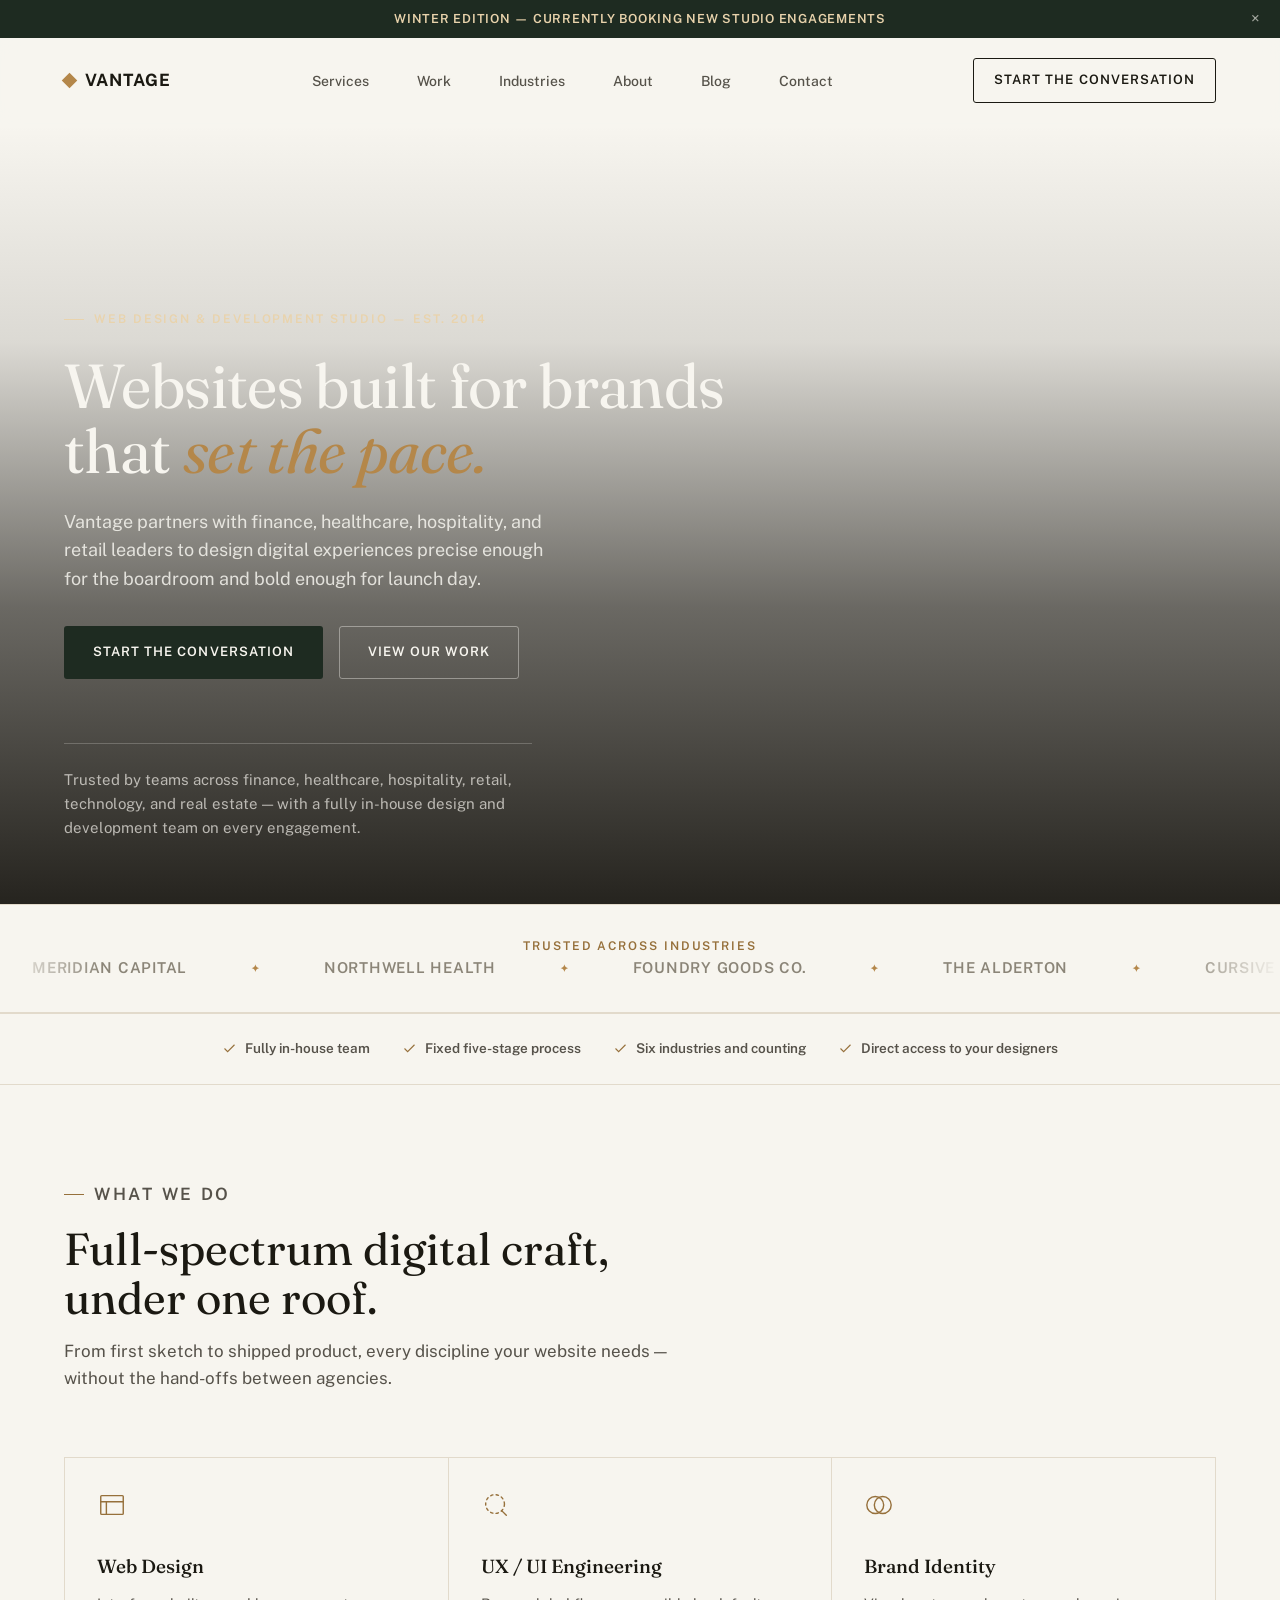
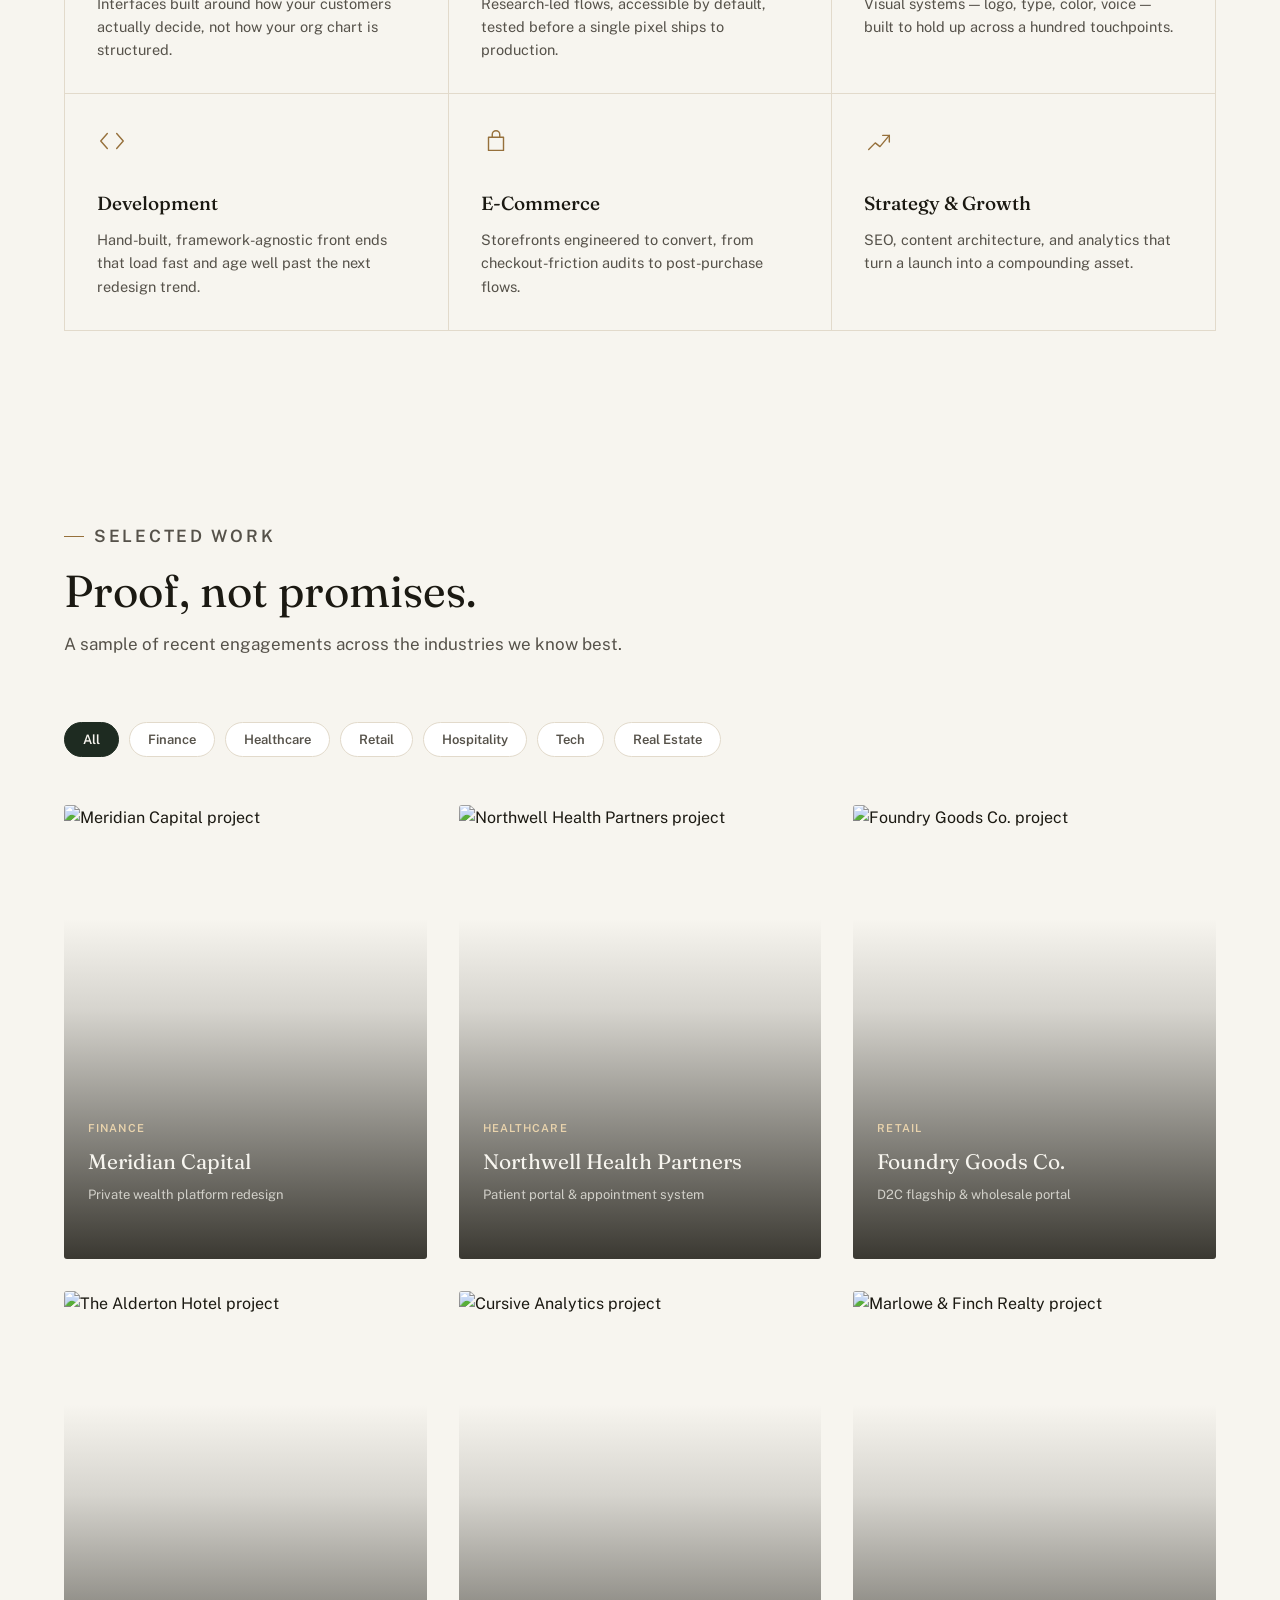
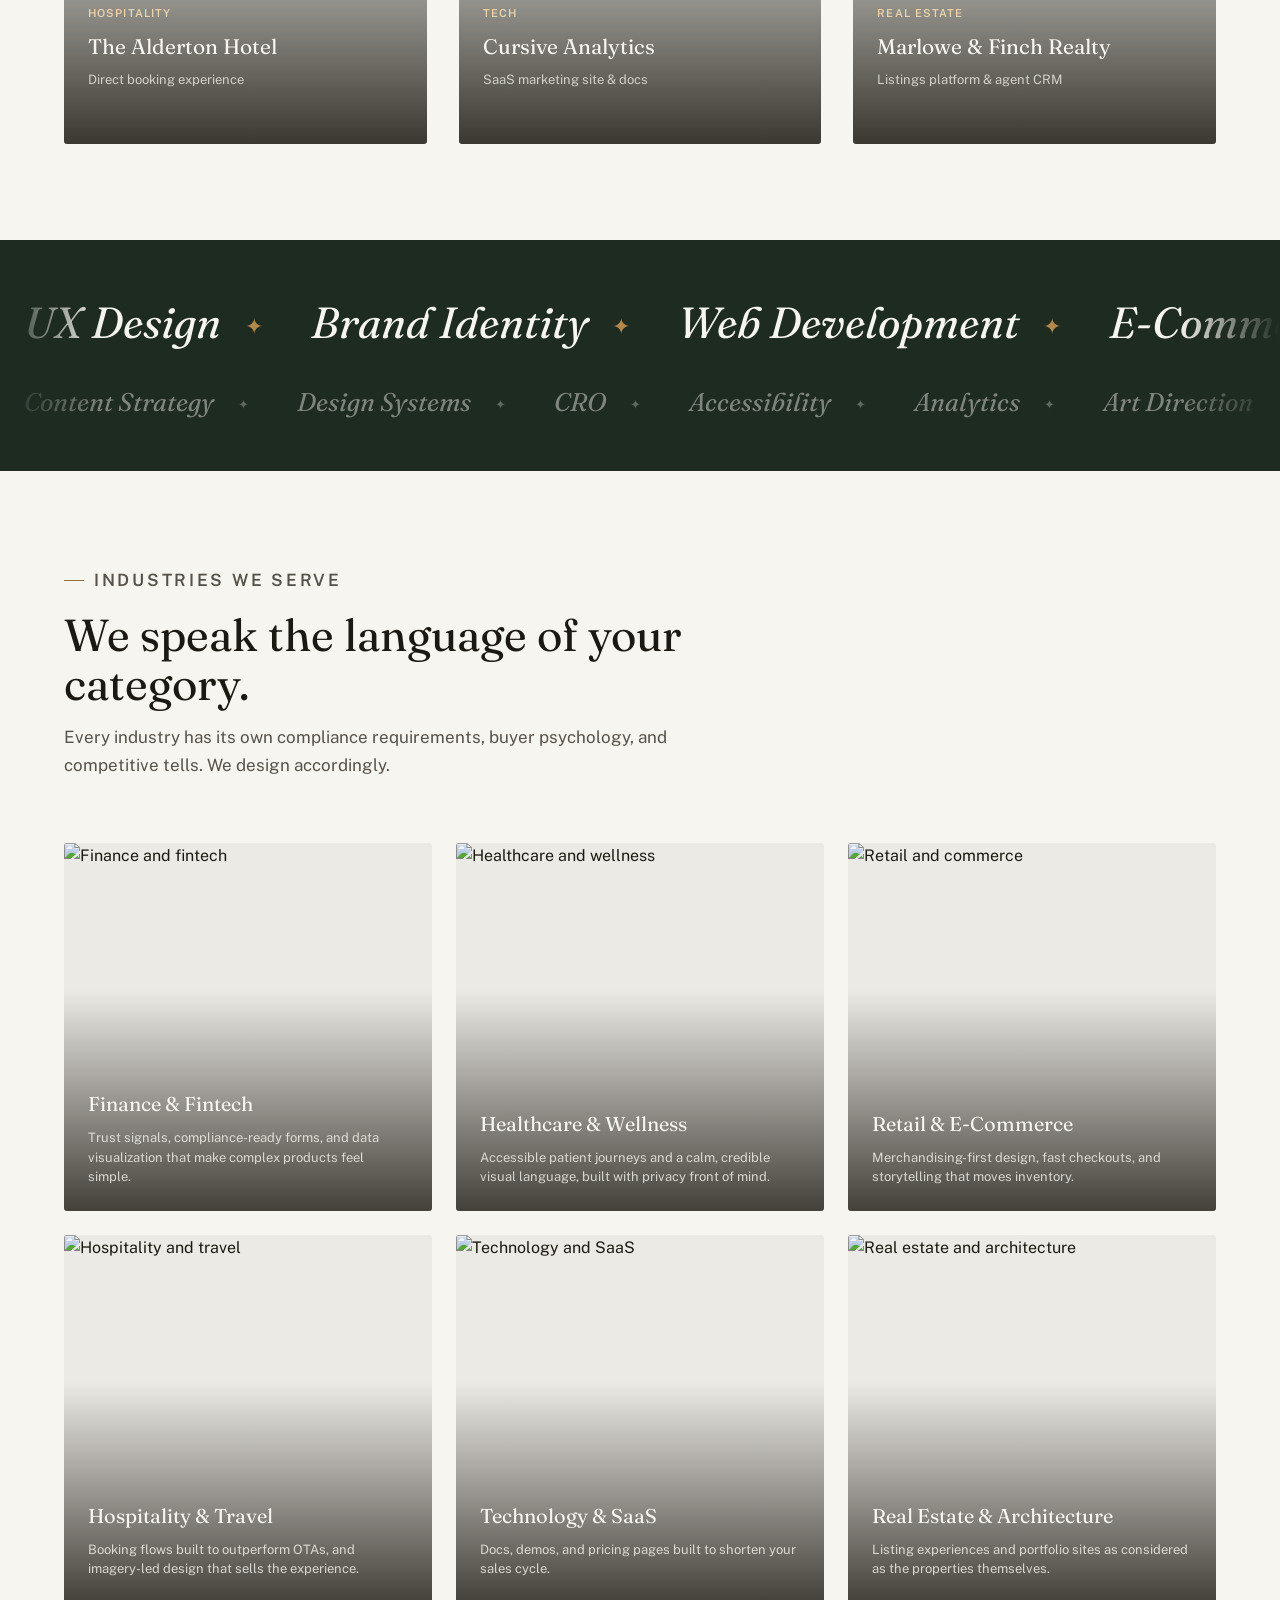
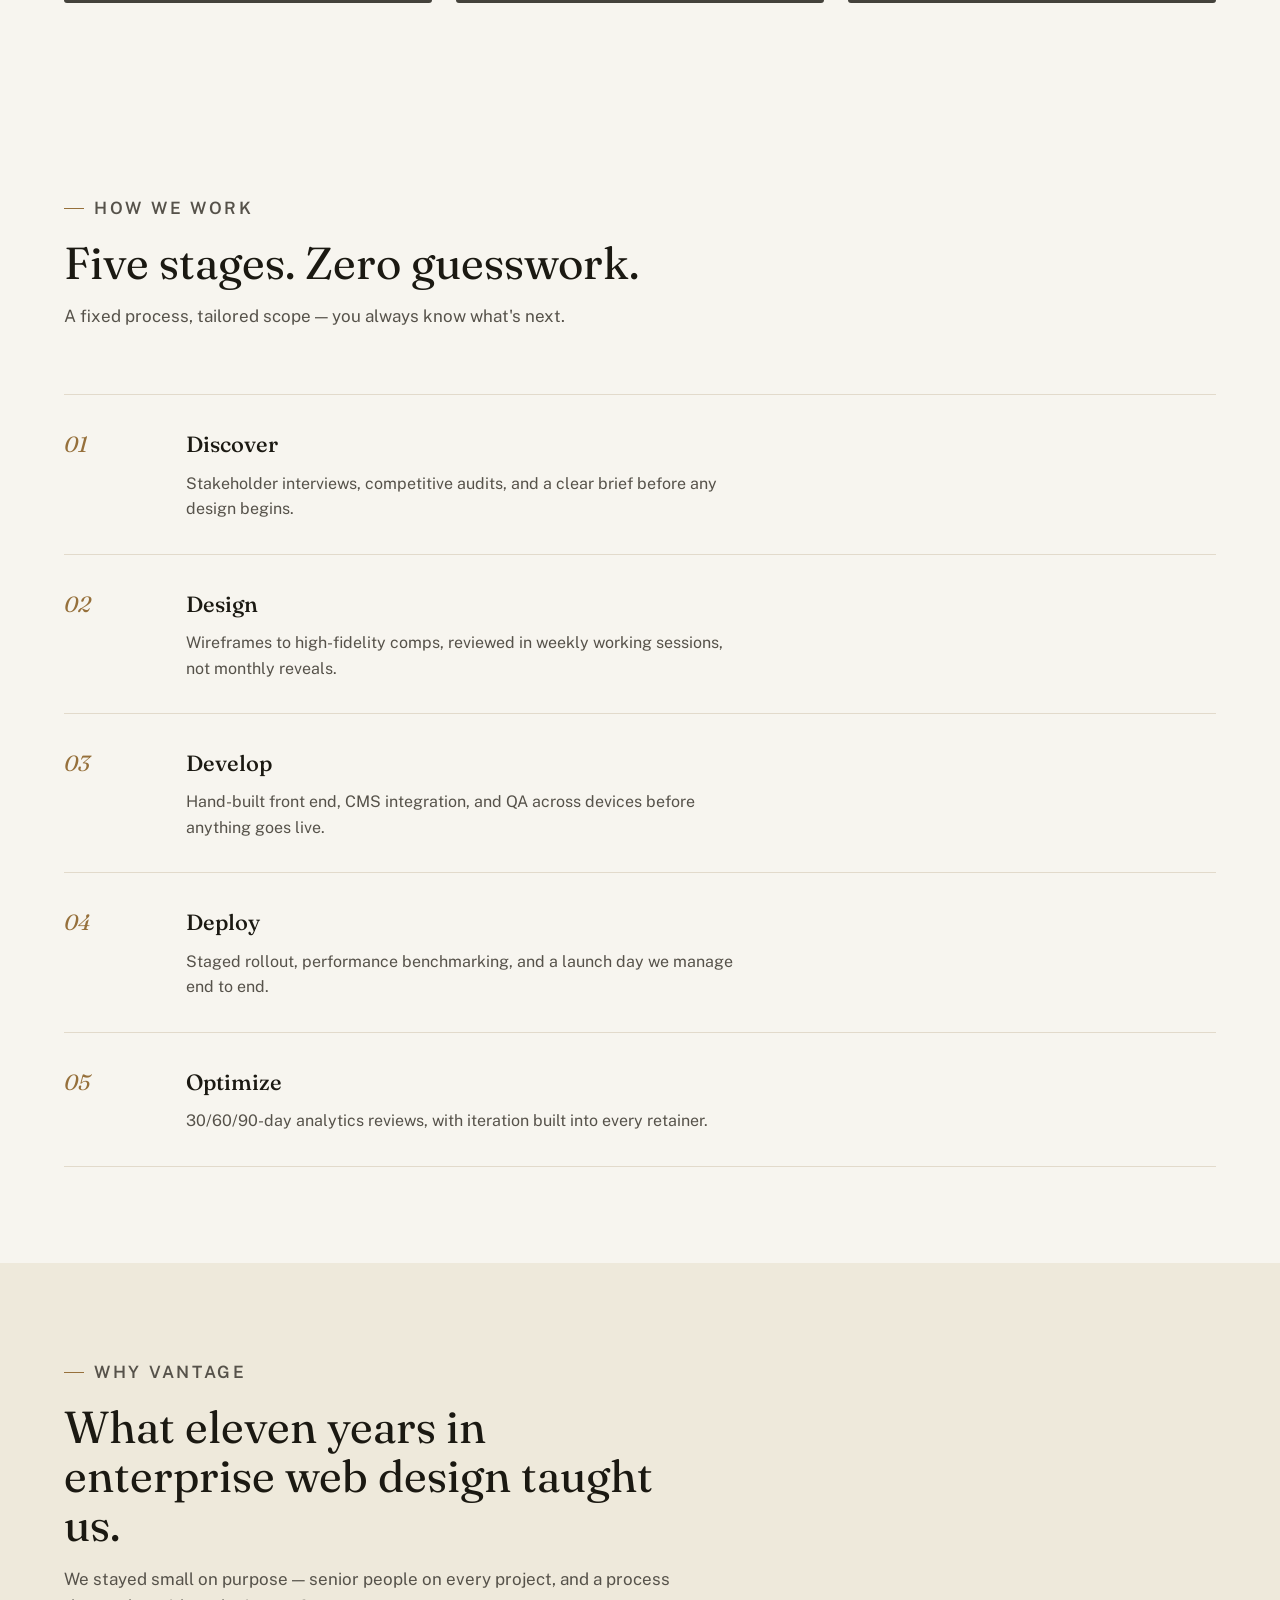
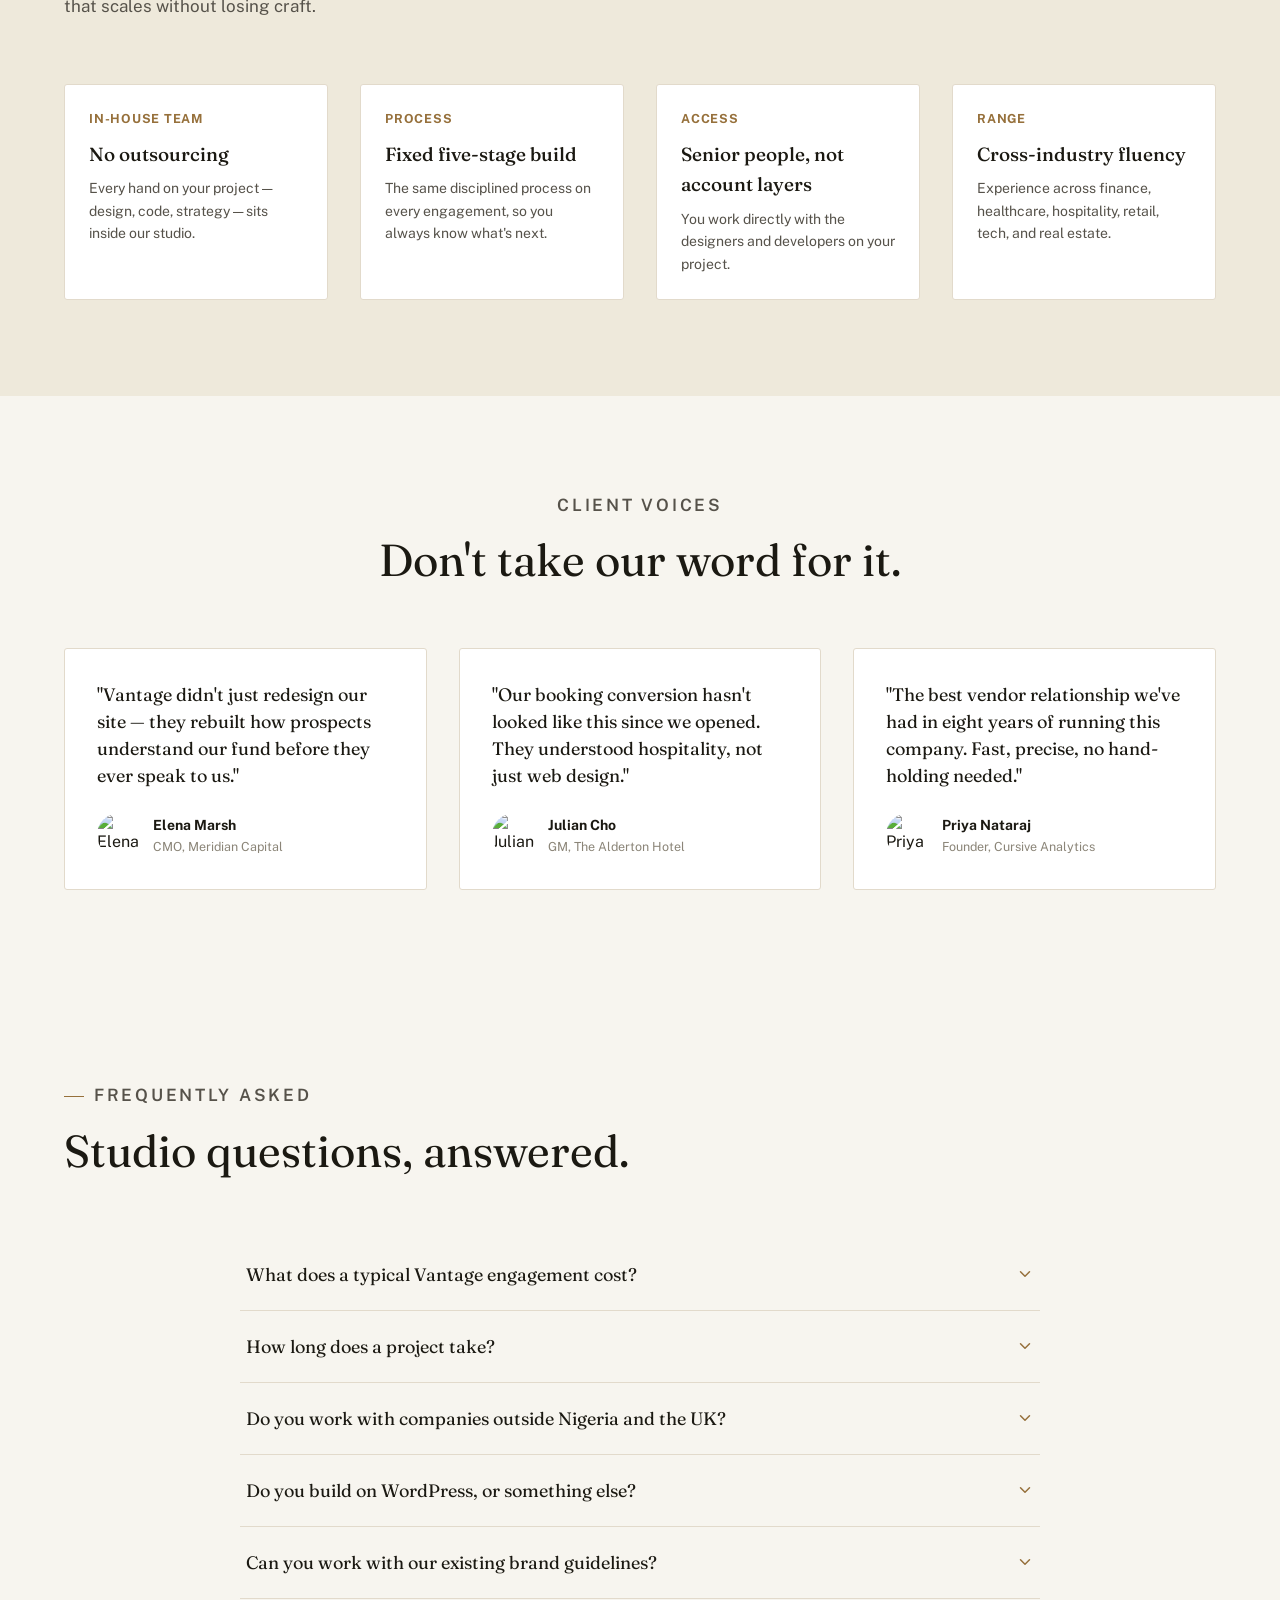
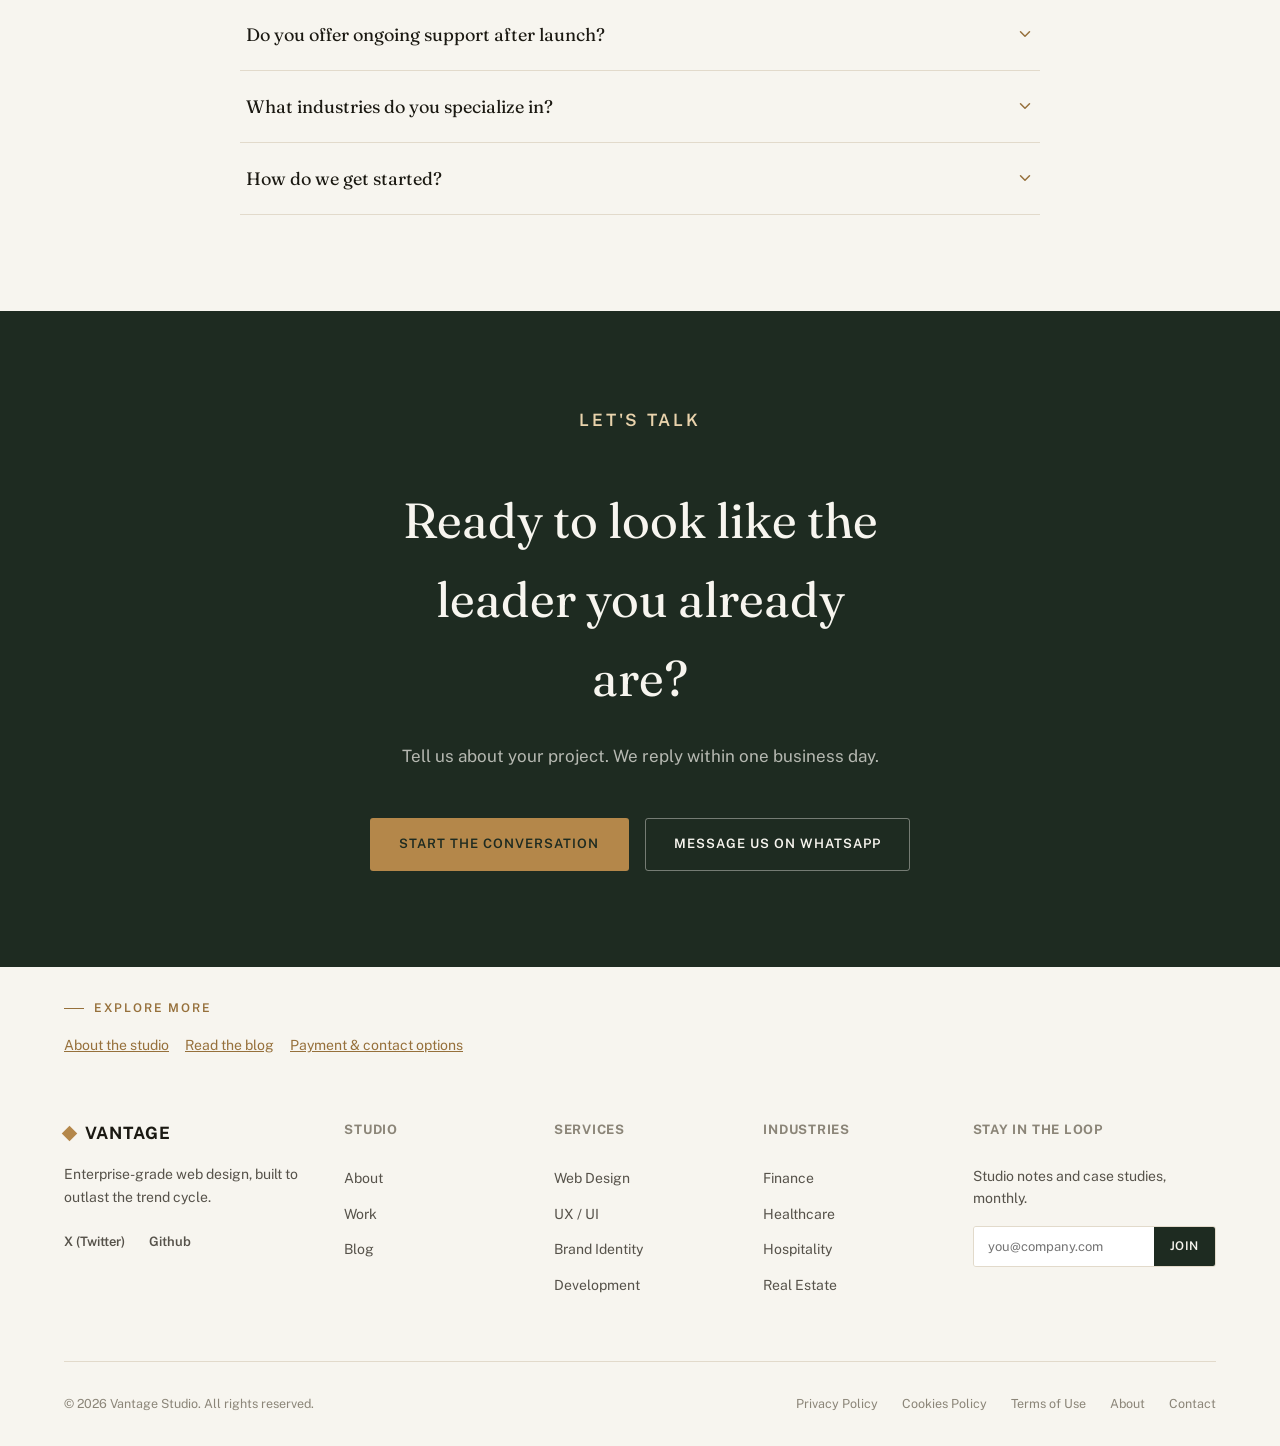
==== commit 8c1a7c09: "Add files via upload" ====
--- a/index.html
+++ b/index.html
@@ -122,22 +122,23 @@
 </nav>
 
 <header class="hero" id="top">
-  <div class="wrap hero__inner">
-    <div>
-      <p class="eyebrow">Web Design &amp; Development Studio — Est. 2014</p>
-      <h1 class="hero__headline">Websites built for brands that <em>set the pace.</em></h1>
-      <p class="hero__sub">Vantage partners with finance, healthcare, hospitality, and retail leaders to design digital experiences precise enough for the boardroom and bold enough for launch day.</p>
-      <div class="hero__ctas">
-        <a href="contact.html" class="btn btn--primary" data-cta-rotate>Start a Project</a>
-        <a href="#work" class="btn btn--ghost">View Our Work</a>
-      </div>
-      <p class="hero__trust">Trusted by teams across finance, healthcare, hospitality, retail, technology, and real estate — with a fully in-house design and development team on every engagement.</p>
-    </div>
-    <div class="hero__collage">
-      <img class="hc-1" src="https://loremflickr.com/900/1100/workspace,minimal,office/all?lock=101" alt="Minimalist studio workspace" loading="eager">
-      <img class="hc-2" src="https://loremflickr.com/700/700/architecture,glass,building/all?lock=102" alt="Modern architectural facade" loading="lazy">
-      <img class="hc-3" src="https://loremflickr.com/600/600/meeting,business,team/all?lock=103" alt="Team reviewing a project" loading="lazy">
-    </div>
+  <div class="hero__carousel" aria-hidden="true">
+    <div class="hero__slide is-active" style="background-image:url('https://loremflickr.com/1920/1200/workspace,minimal,office/all?lock=101')"></div>
+    <div class="hero__slide" style="background-image:url('https://loremflickr.com/1920/1200/architecture,glass,building/all?lock=102')"></div>
+    <div class="hero__slide" style="background-image:url('https://loremflickr.com/1920/1200/meeting,business,team/all?lock=103')"></div>
+    <div class="hero__slide" style="background-image:url('https://loremflickr.com/1920/1200/office,skyline,city/all?lock=105')"></div>
+    <div class="hero__slide" style="background-image:url('https://loremflickr.com/1920/1200/studio,design,interior/all?lock=106')"></div>
+  </div>
+  <div class="hero__overlay"></div>
+  <div class="wrap hero__content">
+    <p class="eyebrow">Web Design &amp; Development Studio — Est. 2014</p>
+    <h1 class="hero__headline">Websites built for brands that <em>set the pace.</em></h1>
+    <p class="hero__sub">Vantage partners with finance, healthcare, hospitality, and retail leaders to design digital experiences precise enough for the boardroom and bold enough for launch day.</p>
+    <div class="hero__ctas">
+      <a href="contact.html" class="btn btn--primary" data-cta-rotate>Start a Project</a>
+      <a href="#work" class="btn btn--outline-light">View Our Work</a>
+    </div>
+    <p class="hero__trust">Trusted by teams across finance, healthcare, hospitality, retail, technology, and real estate — with a fully in-house design and development team on every engagement.</p>
   </div>
 </header>
 
--- a/css/styles.css
+++ b/css/styles.css
@@ -124,23 +124,32 @@
 .freshness{ display:inline-flex; align-items:center; gap:8px; font-size:12.5px; color: var(--stone-light); margin-top: var(--sp-2); }
 .freshness__dot{ width:6px; height:6px; border-radius:50%; background: var(--success); flex-shrink:0; }
 
-/* ---------- HERO (home) ---------- */
-.hero{ padding-block: var(--sp-7) var(--sp-6); position:relative; overflow:hidden; }
-.hero::before{
-  content:""; position:absolute; top:-120px; right:-160px; width:520px; height:520px;
-  background: radial-gradient(circle, var(--champagne-soft) 0%, transparent 70%); opacity:.55; pointer-events:none;
-}
-.hero__inner{ display:grid; grid-template-columns: 1.05fr 0.95fr; gap: var(--sp-6); align-items:center; position:relative; }
-.hero__headline{ font-size: clamp(2.6rem, 3.6vw + 1rem, 4.6rem); line-height: 1.05; letter-spacing: -0.01em; margin-block: var(--sp-3) var(--sp-3); max-width: 14ch; }
-.hero__headline em{ font-style: italic; color: var(--champagne-deep); }
-.hero__sub{ font-size: 18px; color: var(--stone); max-width: 46ch; margin-bottom: var(--sp-4); }
+/* ---------- HERO (home) — full-bleed rotating image carousel ---------- */
+.hero{
+  position:relative; overflow:hidden; isolation:isolate;
+  min-height: min(88vh, 780px);
+  display:flex; align-items:flex-end;
+  width:100%;
+}
+.hero__carousel{ position:absolute; inset:0; z-index:0; }
+.hero__slide{
+  position:absolute; inset:0;
+  background-size:cover; background-position:center;
+  opacity:0; transition: opacity 1.6s ease;
+}
+.hero__slide.is-active{ opacity:1; }
+.hero__overlay{
+  position:absolute; inset:0; z-index:1; pointer-events:none;
+  background: linear-gradient(to top, rgba(20,18,13,0.92) 0%, rgba(20,18,13,0.62) 38%, rgba(20,18,13,0.12) 72%, rgba(20,18,13,0) 100%);
+}
+.hero__content{ position:relative; z-index:2; width:100%; padding-block: var(--sp-6) var(--sp-6); }
+.hero__content .eyebrow{ color: var(--champagne-soft); }
+.hero__content .eyebrow::before{ background: var(--champagne-soft); }
+.hero__headline{ font-size: clamp(2.6rem, 3.6vw + 1rem, 4.6rem); line-height: 1.05; letter-spacing: -0.01em; margin-block: var(--sp-3) var(--sp-3); max-width: 18ch; color: var(--porcelain); }
+.hero__headline em{ font-style: italic; color: var(--champagne); }
+.hero__sub{ font-size: 18px; color: rgba(247,245,239,0.84); max-width: 46ch; margin-bottom: var(--sp-4); }
 .hero__ctas{ display:flex; gap: var(--sp-2); flex-wrap:wrap; margin-bottom: var(--sp-6); }
-.hero__trust{ border-top:1px solid var(--line); padding-top: var(--sp-3); font-size:15px; color: var(--stone); max-width: 52ch; }
-.hero__collage{ position:relative; height: 460px; }
-.hero__collage img{ position:absolute; object-fit:cover; border-radius: var(--radius); box-shadow: 0 30px 60px -25px rgba(27,25,18,0.35); }
-.hc-1{ width:62%; height:70%; top:0; left:0; transform: rotate(-3deg); z-index:2; }
-.hc-2{ width:52%; height:52%; bottom:0; right:0; transform: rotate(2deg); z-index:3; border: 6px solid var(--card); }
-.hc-3{ width:40%; height:38%; top:38%; left:38%; transform: rotate(-1deg); z-index:1; box-shadow: 0 0 0 1px var(--champagne-soft), 0 30px 60px -25px rgba(27,25,18,0.35); }
+.hero__trust{ border-top:1px solid rgba(247,245,239,0.22); padding-top: var(--sp-3); font-size:15px; color: rgba(247,245,239,0.68); max-width: 52ch; }
 
 /* ---------- LOGO MARQUEE ---------- */
 .logo-strip{ padding-block: var(--sp-4); border-top:1px solid var(--line); border-bottom:1px solid var(--line); }
@@ -394,8 +403,7 @@
 
 /* ---------- RESPONSIVE ---------- */
 @media (max-width: 960px){
-  .hero__inner{ grid-template-columns:1fr; }
-  .hero__collage{ height: 360px; margin-top: var(--sp-4); }
+  .hero{ min-height: min(78vh, 640px); }
   .services__grid{ grid-template-columns: repeat(2,1fr); }
   .work__grid{ grid-template-columns: repeat(2,1fr); }
   .industries__grid{ grid-template-columns: repeat(2,1fr); }
@@ -410,6 +418,7 @@
   .logic-methodology{ grid-template-columns: 1fr; }
 }
 @media (max-width: 720px){
+  .hero{ min-height: min(72vh, 560px); }
   .nav__links{ position:fixed; inset: 68px 0 0 0; background: var(--porcelain); flex-direction:column; align-items:flex-start; gap: var(--sp-3); padding: var(--sp-4) clamp(24px,5vw,64px); transform: translateX(100%); transition: transform .3s ease; overflow-y:auto; }
   .nav__links.is-open{ transform: translateX(0); }
   .nav__links a{ font-size:20px; }
@@ -428,5 +437,6 @@
 @media (prefers-reduced-motion: reduce){
   .marquee__track, .capmarq__row{ animation: none; }
   .reveal{ opacity:1; transform:none; transition:none; }
+  .hero__slide{ transition:none; }
   html{ scroll-behavior:auto; }
 }
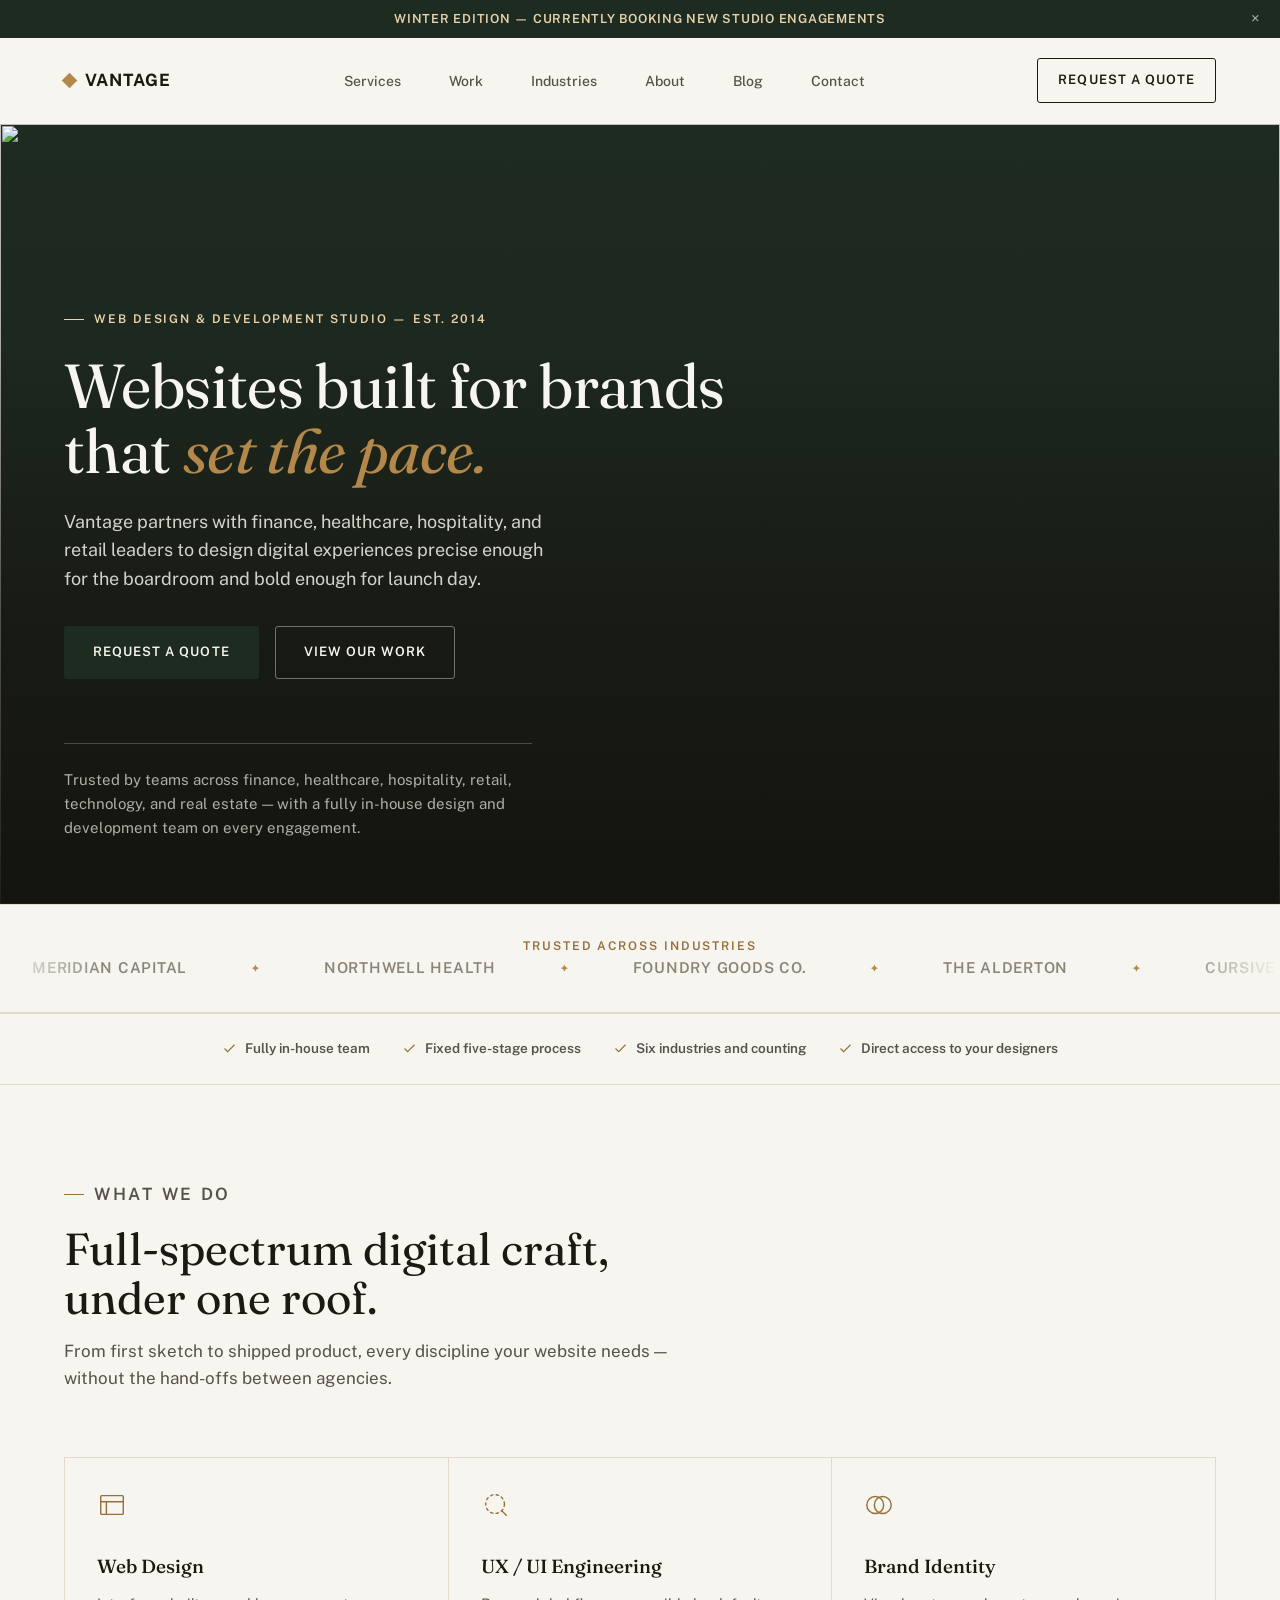
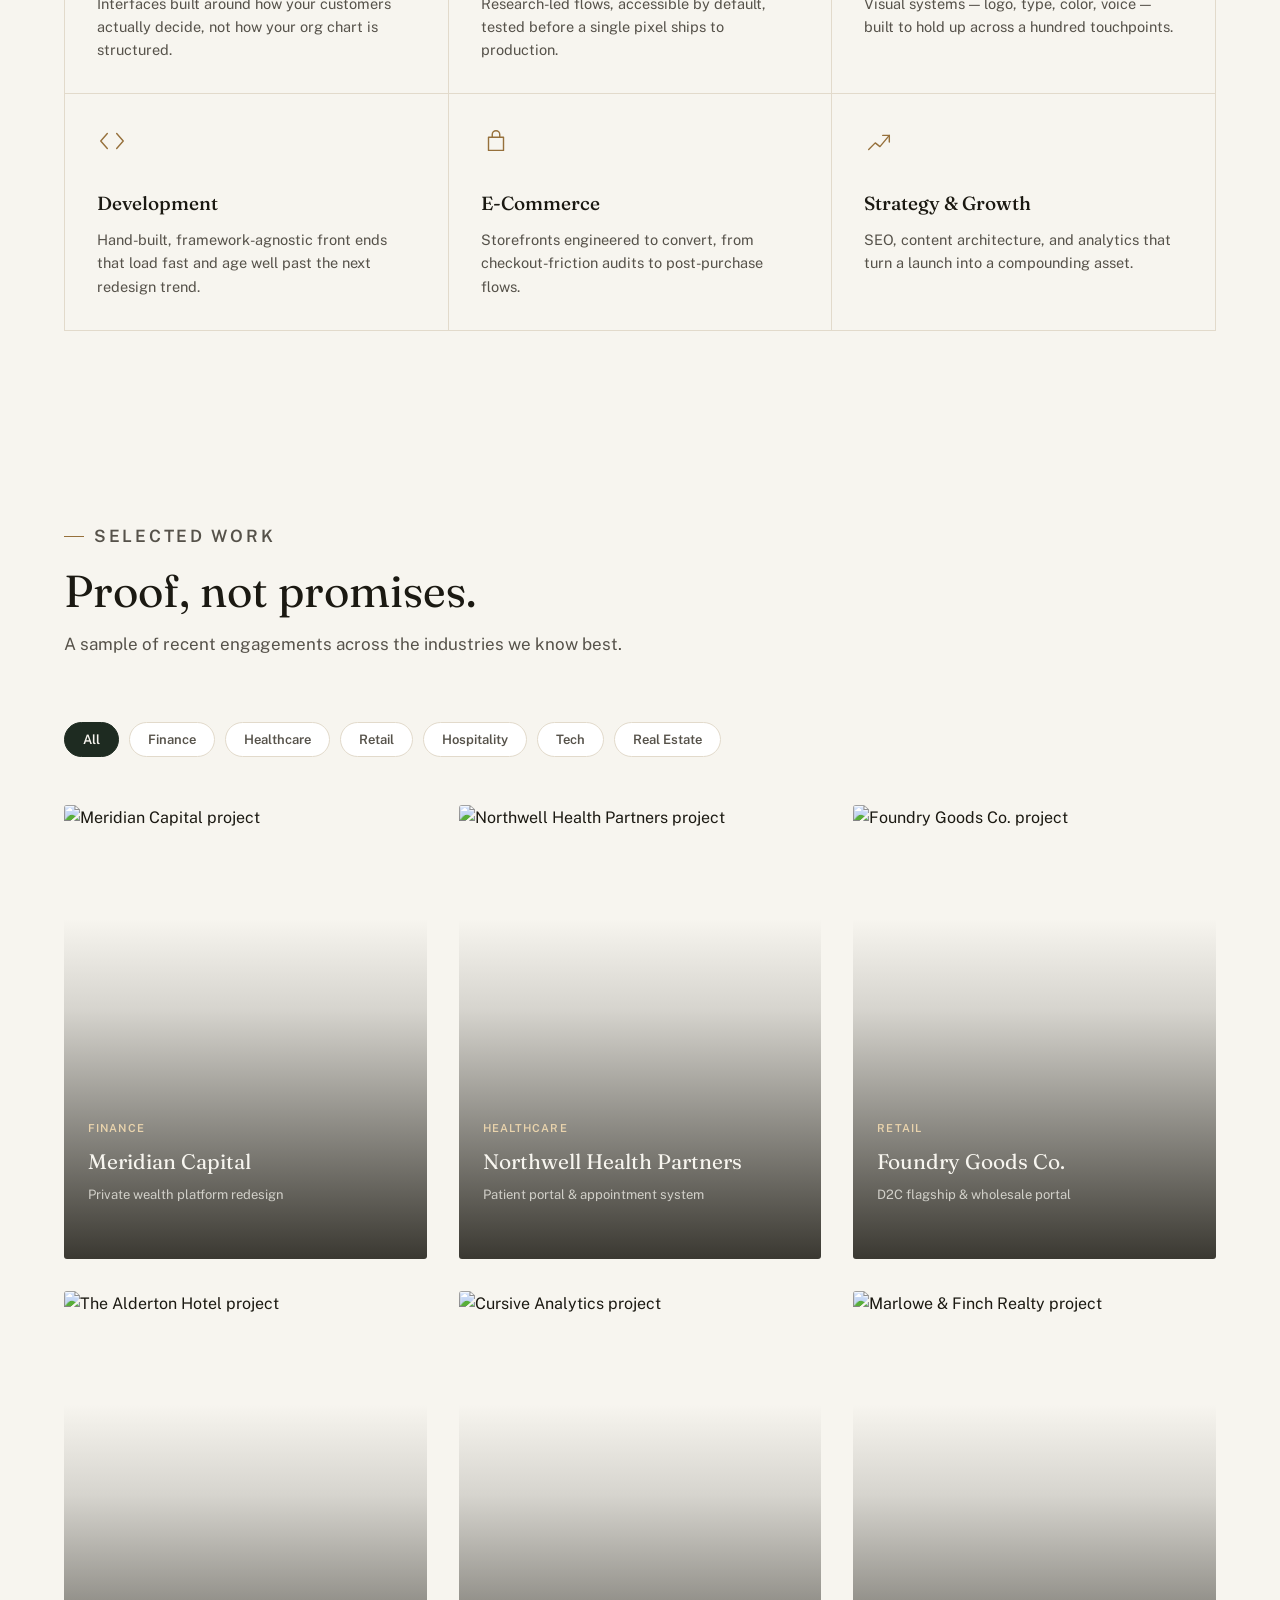
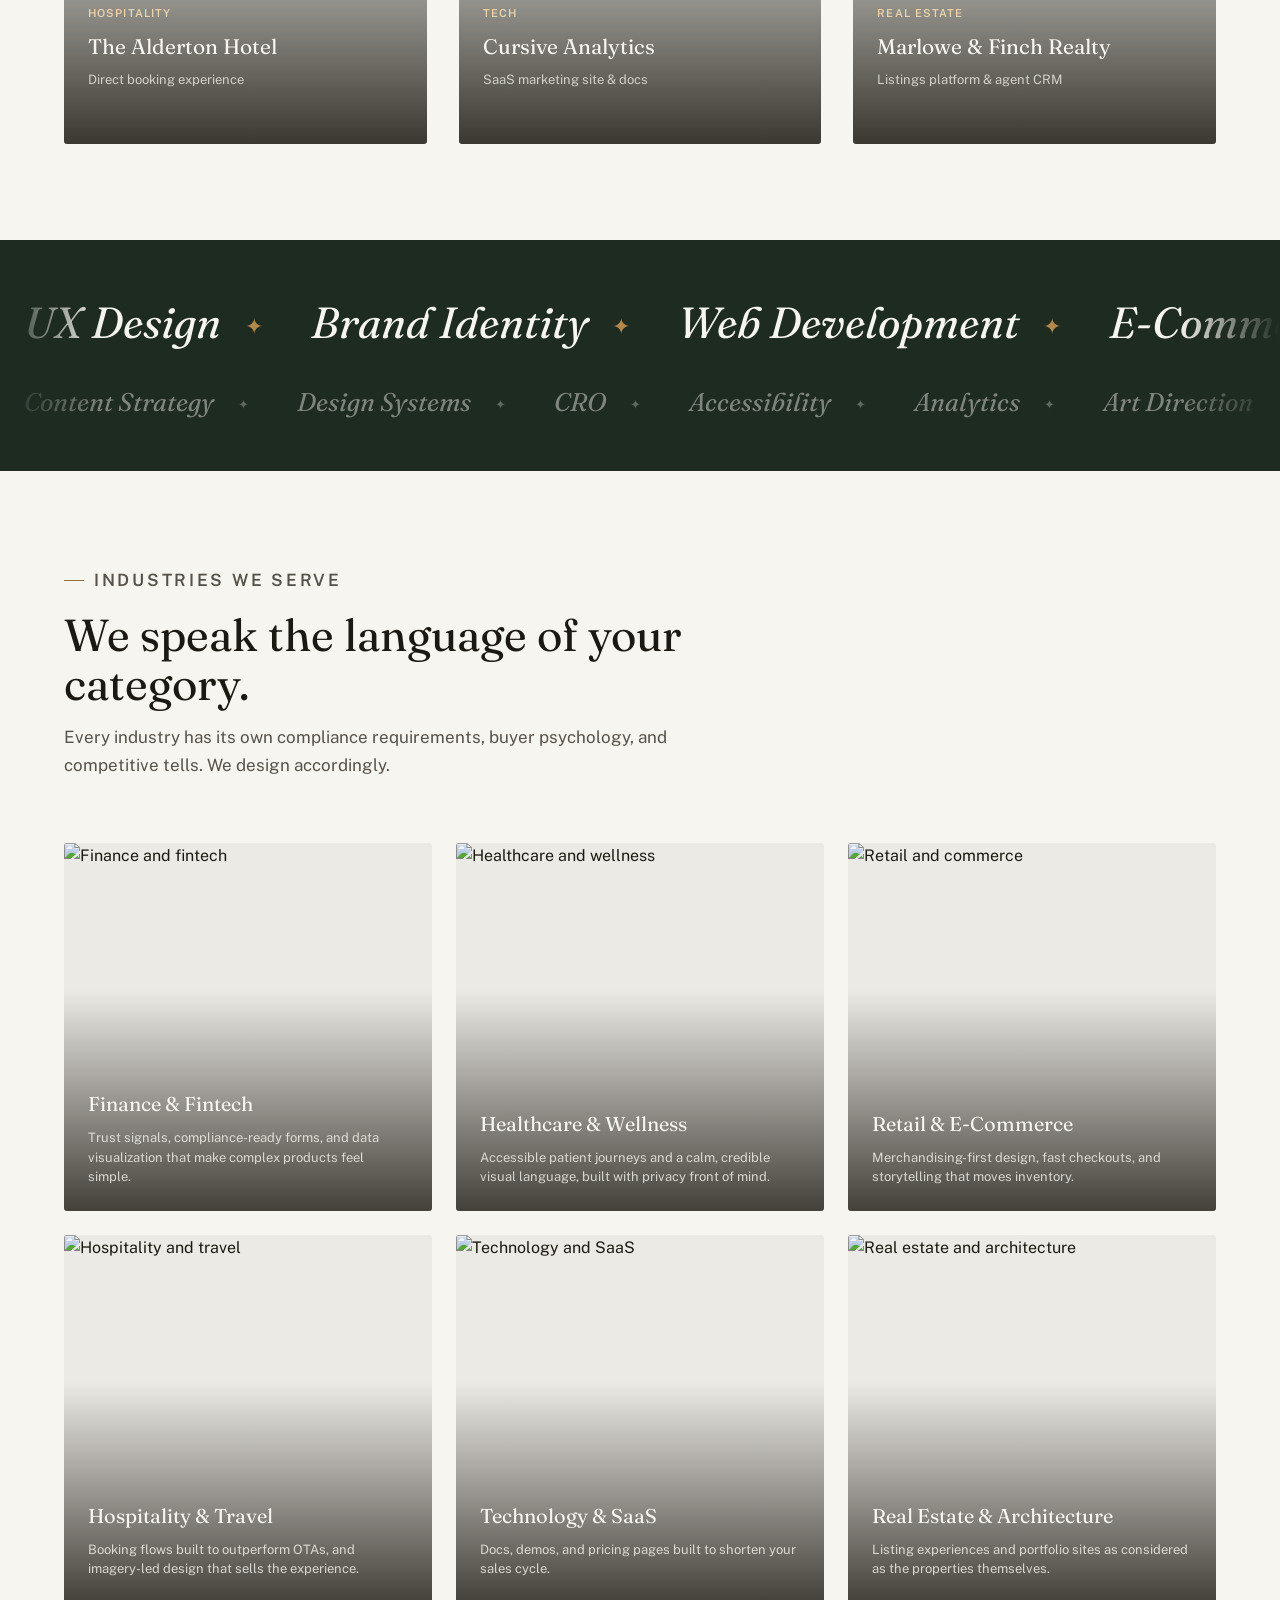
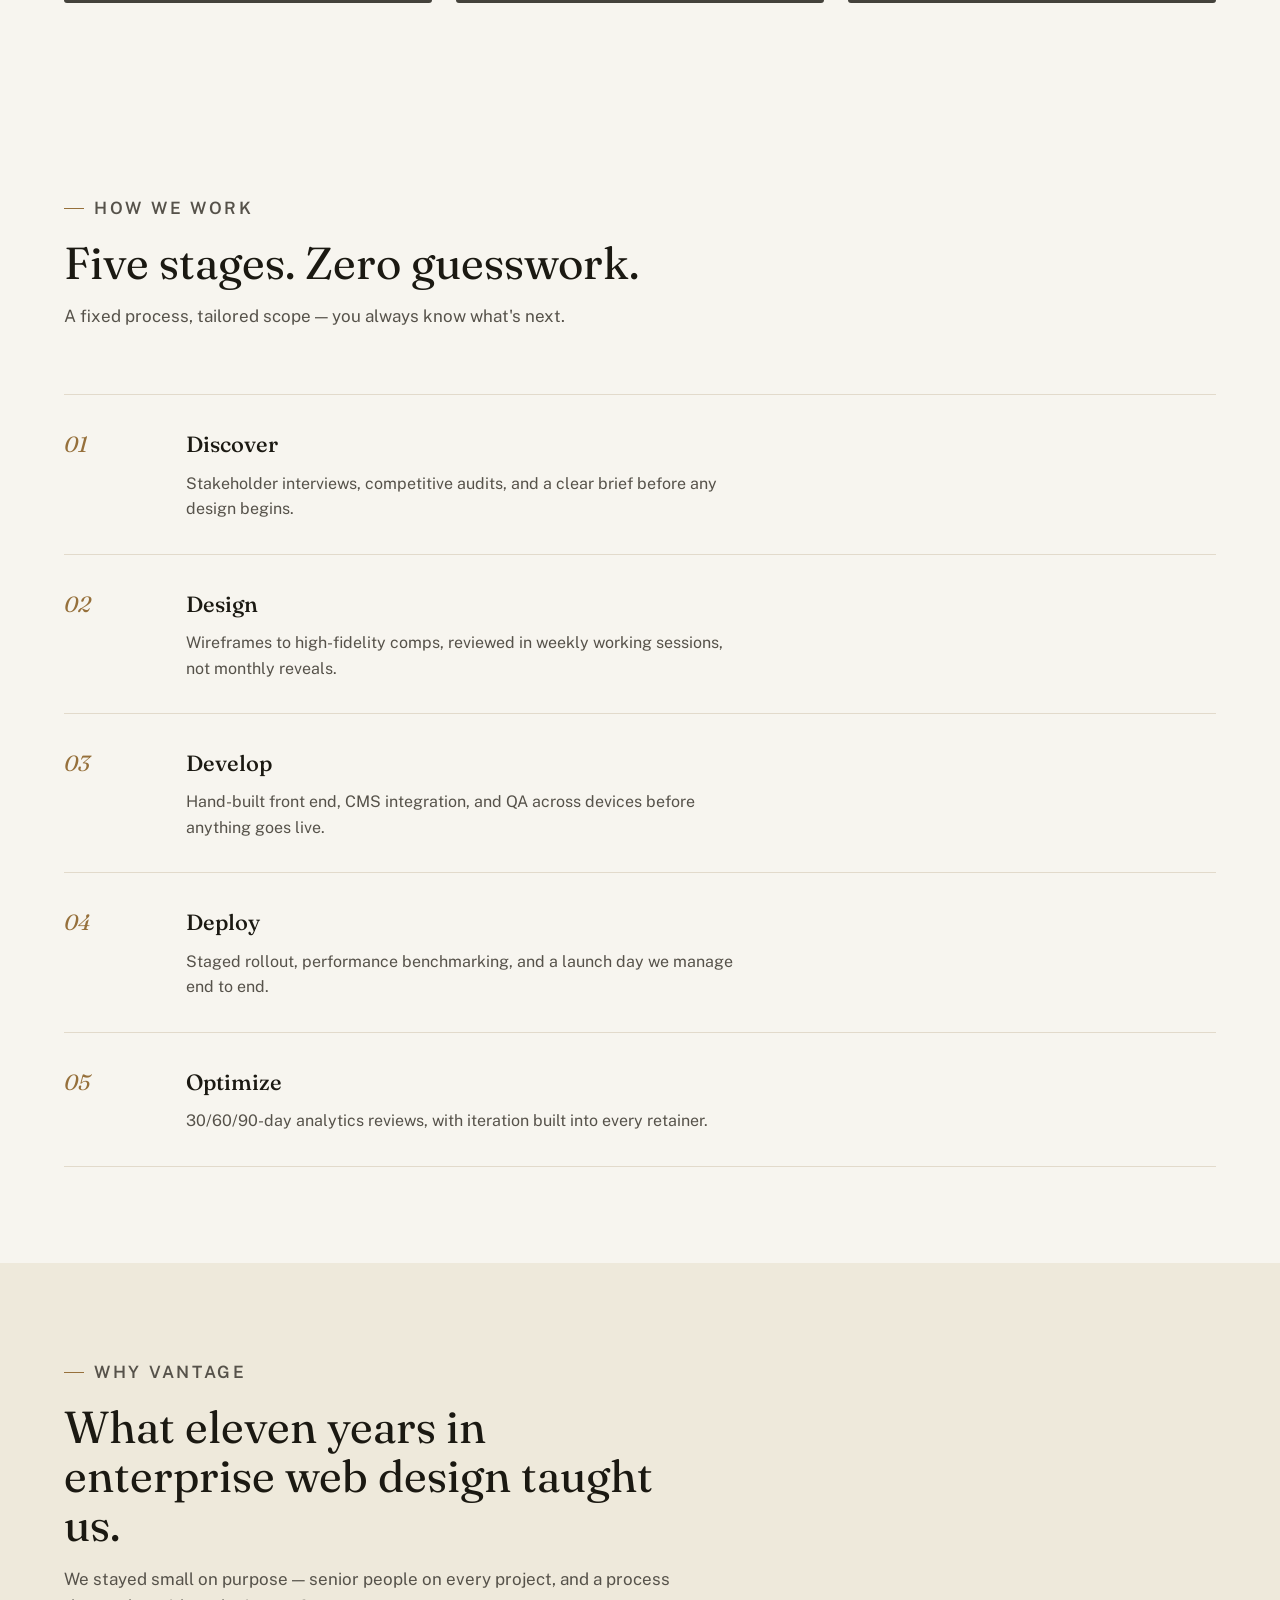
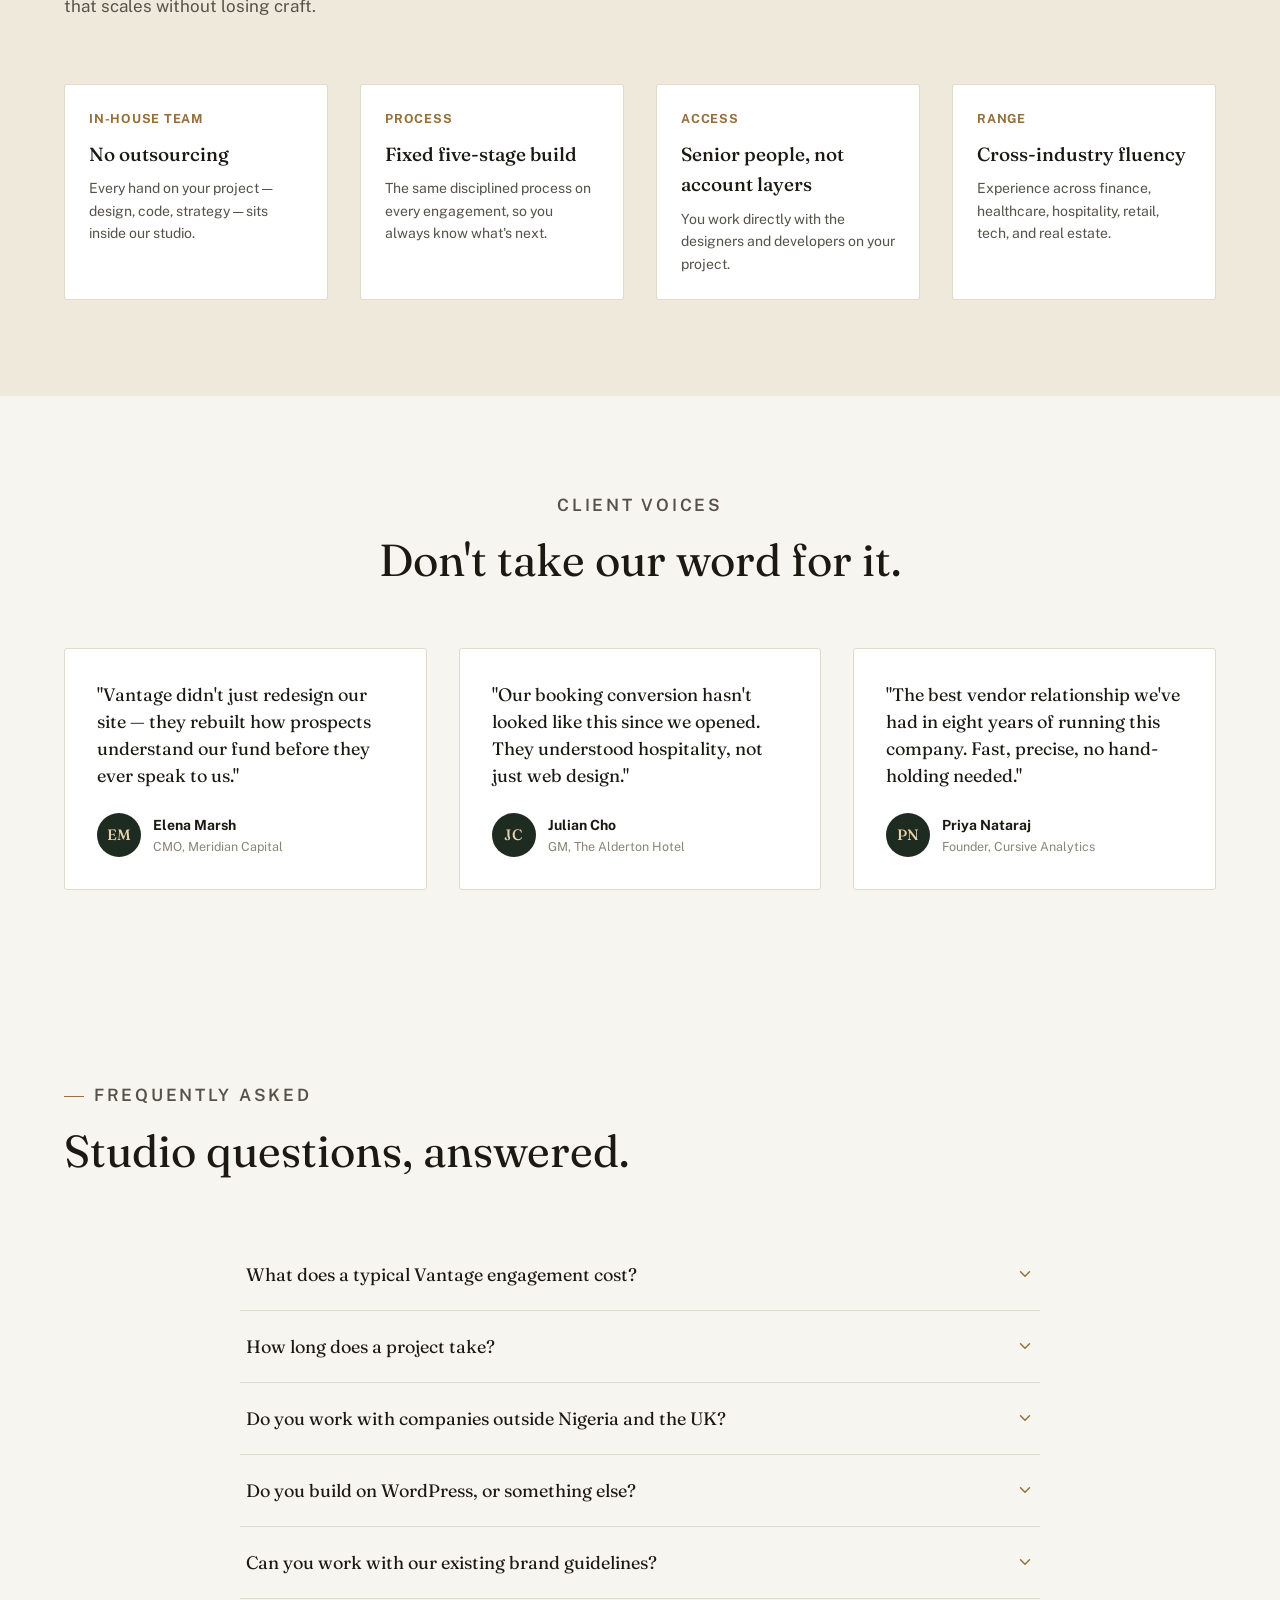
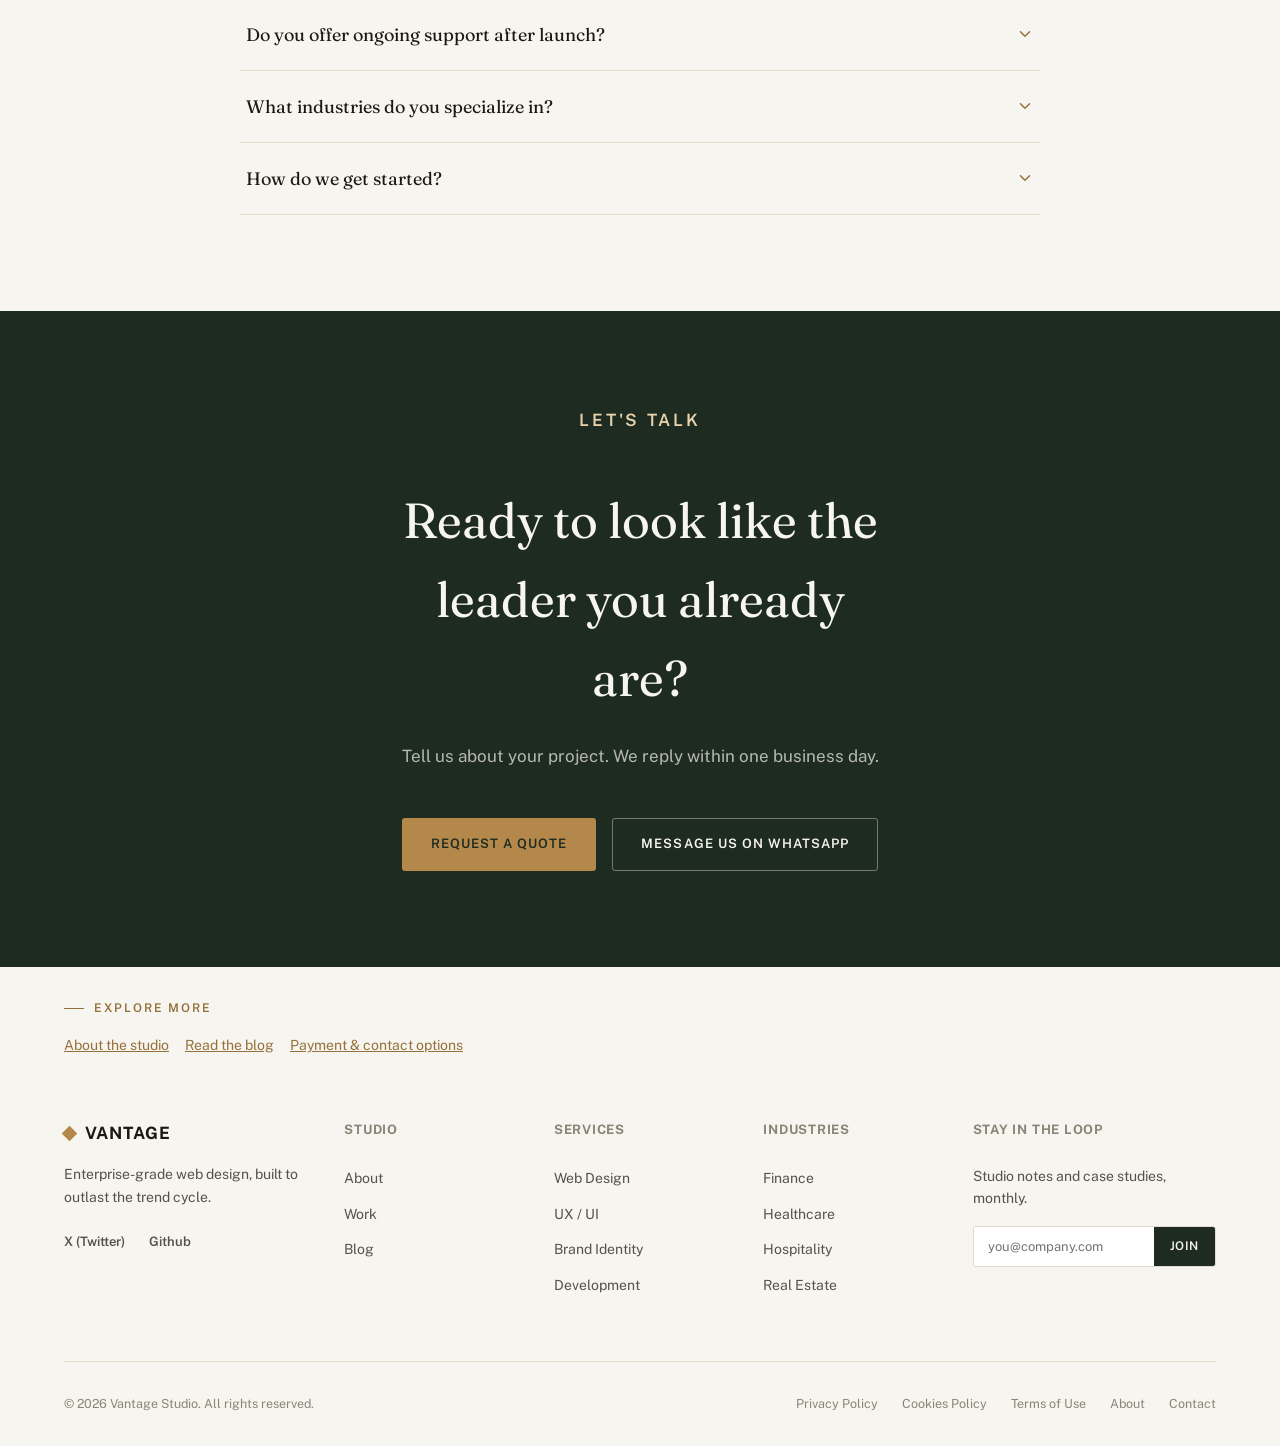
==== commit 238be97e: "Add files via upload" ====
--- a/index.html
+++ b/index.html
@@ -123,11 +123,11 @@
 
 <header class="hero" id="top">
   <div class="hero__carousel" aria-hidden="true">
-    <div class="hero__slide is-active" style="background-image:url('https://loremflickr.com/1920/1200/workspace,minimal,office/all?lock=101')"></div>
-    <div class="hero__slide" style="background-image:url('https://loremflickr.com/1920/1200/architecture,glass,building/all?lock=102')"></div>
-    <div class="hero__slide" style="background-image:url('https://loremflickr.com/1920/1200/meeting,business,team/all?lock=103')"></div>
-    <div class="hero__slide" style="background-image:url('https://loremflickr.com/1920/1200/office,skyline,city/all?lock=105')"></div>
-    <div class="hero__slide" style="background-image:url('https://loremflickr.com/1920/1200/studio,design,interior/all?lock=106')"></div>
+    <img class="hero__slide is-active" src="https://loremflickr.com/1920/1200/workspace,minimal,office/all?lock=101" alt="" fetchpriority="high">
+    <img class="hero__slide" data-src="https://loremflickr.com/1920/1200/architecture,glass,building/all?lock=102" alt="">
+    <img class="hero__slide" data-src="https://loremflickr.com/1920/1200/meeting,business,team/all?lock=103" alt="">
+    <img class="hero__slide" data-src="https://loremflickr.com/1920/1200/office,skyline,city/all?lock=105" alt="">
+    <img class="hero__slide" data-src="https://loremflickr.com/1920/1200/studio,design,interior/all?lock=106" alt="">
   </div>
   <div class="hero__overlay"></div>
   <div class="wrap hero__content">
@@ -374,15 +374,15 @@
     <div class="testi__grid reveal">
       <div class="testi-card">
         <p class="testi-card__quote">"Vantage didn't just redesign our site — they rebuilt how prospects understand our fund before they ever speak to us."</p>
-        <div class="testi-card__person"><img src="https://loremflickr.com/200/200/portrait,professional,woman/all?lock=401" alt="Elena Marsh" loading="lazy"><div><b>Elena Marsh</b><span>CMO, Meridian Capital</span></div></div>
+        <div class="testi-card__person"><div class="testi-card__avatar" aria-hidden="true">EM</div><div><b>Elena Marsh</b><span>CMO, Meridian Capital</span></div></div>
       </div>
       <div class="testi-card">
         <p class="testi-card__quote">"Our booking conversion hasn't looked like this since we opened. They understood hospitality, not just web design."</p>
-        <div class="testi-card__person"><img src="https://loremflickr.com/200/200/portrait,professional,man/all?lock=402" alt="Julian Cho" loading="lazy"><div><b>Julian Cho</b><span>GM, The Alderton Hotel</span></div></div>
+        <div class="testi-card__person"><div class="testi-card__avatar" aria-hidden="true">JC</div><div><b>Julian Cho</b><span>GM, The Alderton Hotel</span></div></div>
       </div>
       <div class="testi-card">
         <p class="testi-card__quote">"The best vendor relationship we've had in eight years of running this company. Fast, precise, no hand-holding needed."</p>
-        <div class="testi-card__person"><img src="https://loremflickr.com/200/200/portrait,professional,person/all?lock=403" alt="Priya Nataraj" loading="lazy"><div><b>Priya Nataraj</b><span>Founder, Cursive Analytics</span></div></div>
+        <div class="testi-card__person"><div class="testi-card__avatar" aria-hidden="true">PN</div><div><b>Priya Nataraj</b><span>Founder, Cursive Analytics</span></div></div>
       </div>
     </div>
   </div>
--- a/css/styles.css
+++ b/css/styles.css
@@ -30,11 +30,12 @@
 }
 
 *,*::before,*::after{ box-sizing: border-box; }
-html{ scroll-behavior: smooth; }
+html{ scroll-behavior: smooth; overflow-x: hidden; }
 body{
   margin:0; background: var(--porcelain); color: var(--ink);
   font-family: var(--body); font-size: 16px; line-height: 1.6;
   -webkit-font-smoothing: antialiased;
+  overflow-x: hidden;
 }
 img{ max-width:100%; display:block; }
 a{ color: inherit; text-decoration: none; }
@@ -131,10 +132,10 @@
   display:flex; align-items:flex-end;
   width:100%;
 }
-.hero__carousel{ position:absolute; inset:0; z-index:0; }
+.hero__carousel{ position:absolute; inset:0; z-index:0; background: var(--pine); }
 .hero__slide{
-  position:absolute; inset:0;
-  background-size:cover; background-position:center;
+  position:absolute; inset:0; width:100%; height:100%;
+  object-fit:cover; object-position:center;
   opacity:0; transition: opacity 1.6s ease;
 }
 .hero__slide.is-active{ opacity:1; }
@@ -242,6 +243,12 @@
 .testi-card__quote{ font-family: var(--display); font-size:18px; line-height:1.5; color: var(--ink); }
 .testi-card__person{ display:flex; align-items:center; gap:12px; margin-top:auto; }
 .testi-card__person img{ width:44px; height:44px; border-radius:50%; object-fit:cover; }
+.testi-card__avatar{
+  width:44px; height:44px; border-radius:50%; flex-shrink:0;
+  background: var(--pine); color: var(--champagne-soft);
+  display:flex; align-items:center; justify-content:center;
+  font-family: var(--display); font-size:15px; font-weight:500; letter-spacing:.02em;
+}
 .testi-card__person b{ display:block; font-size:14px; }
 .testi-card__person span{ display:block; font-size:12.5px; color: var(--stone-light); }
 
@@ -419,7 +426,15 @@
 }
 @media (max-width: 720px){
   .hero{ min-height: min(72vh, 560px); }
-  .nav__links{ position:fixed; inset: 68px 0 0 0; background: var(--porcelain); flex-direction:column; align-items:flex-start; gap: var(--sp-3); padding: var(--sp-4) clamp(24px,5vw,64px); transform: translateX(100%); transition: transform .3s ease; overflow-y:auto; }
+  .nav__links{
+    position:fixed; top:68px; right:0; bottom:0; left:auto;
+    width: min(78vw, 340px);
+    background: var(--porcelain);
+    box-shadow: -24px 0 48px -24px rgba(27,25,18,0.3);
+    flex-direction:column; align-items:flex-start; gap: var(--sp-3);
+    padding: var(--sp-4) var(--sp-3);
+    transform: translateX(100%); transition: transform .3s ease; overflow-y:auto;
+  }
   .nav__links.is-open{ transform: translateX(0); }
   .nav__links a{ font-size:20px; }
   .nav__burger{ display:flex; }
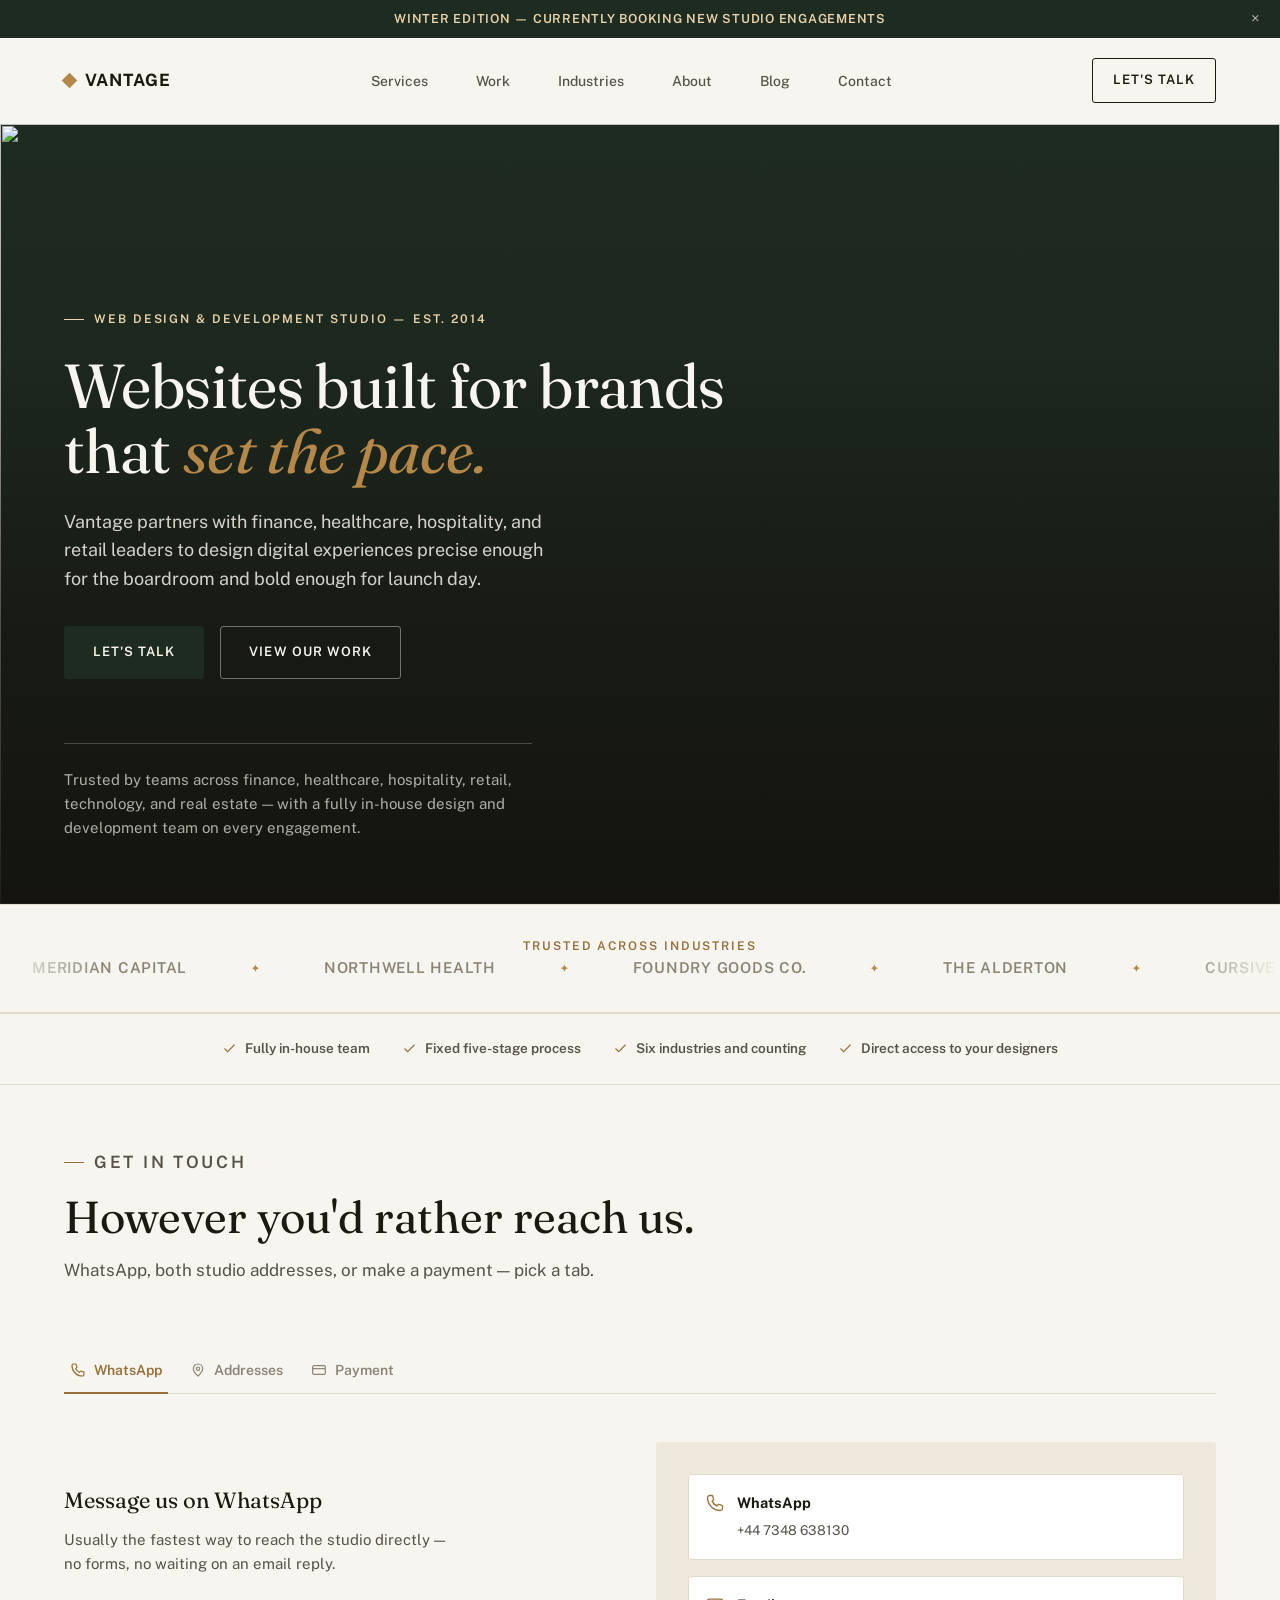
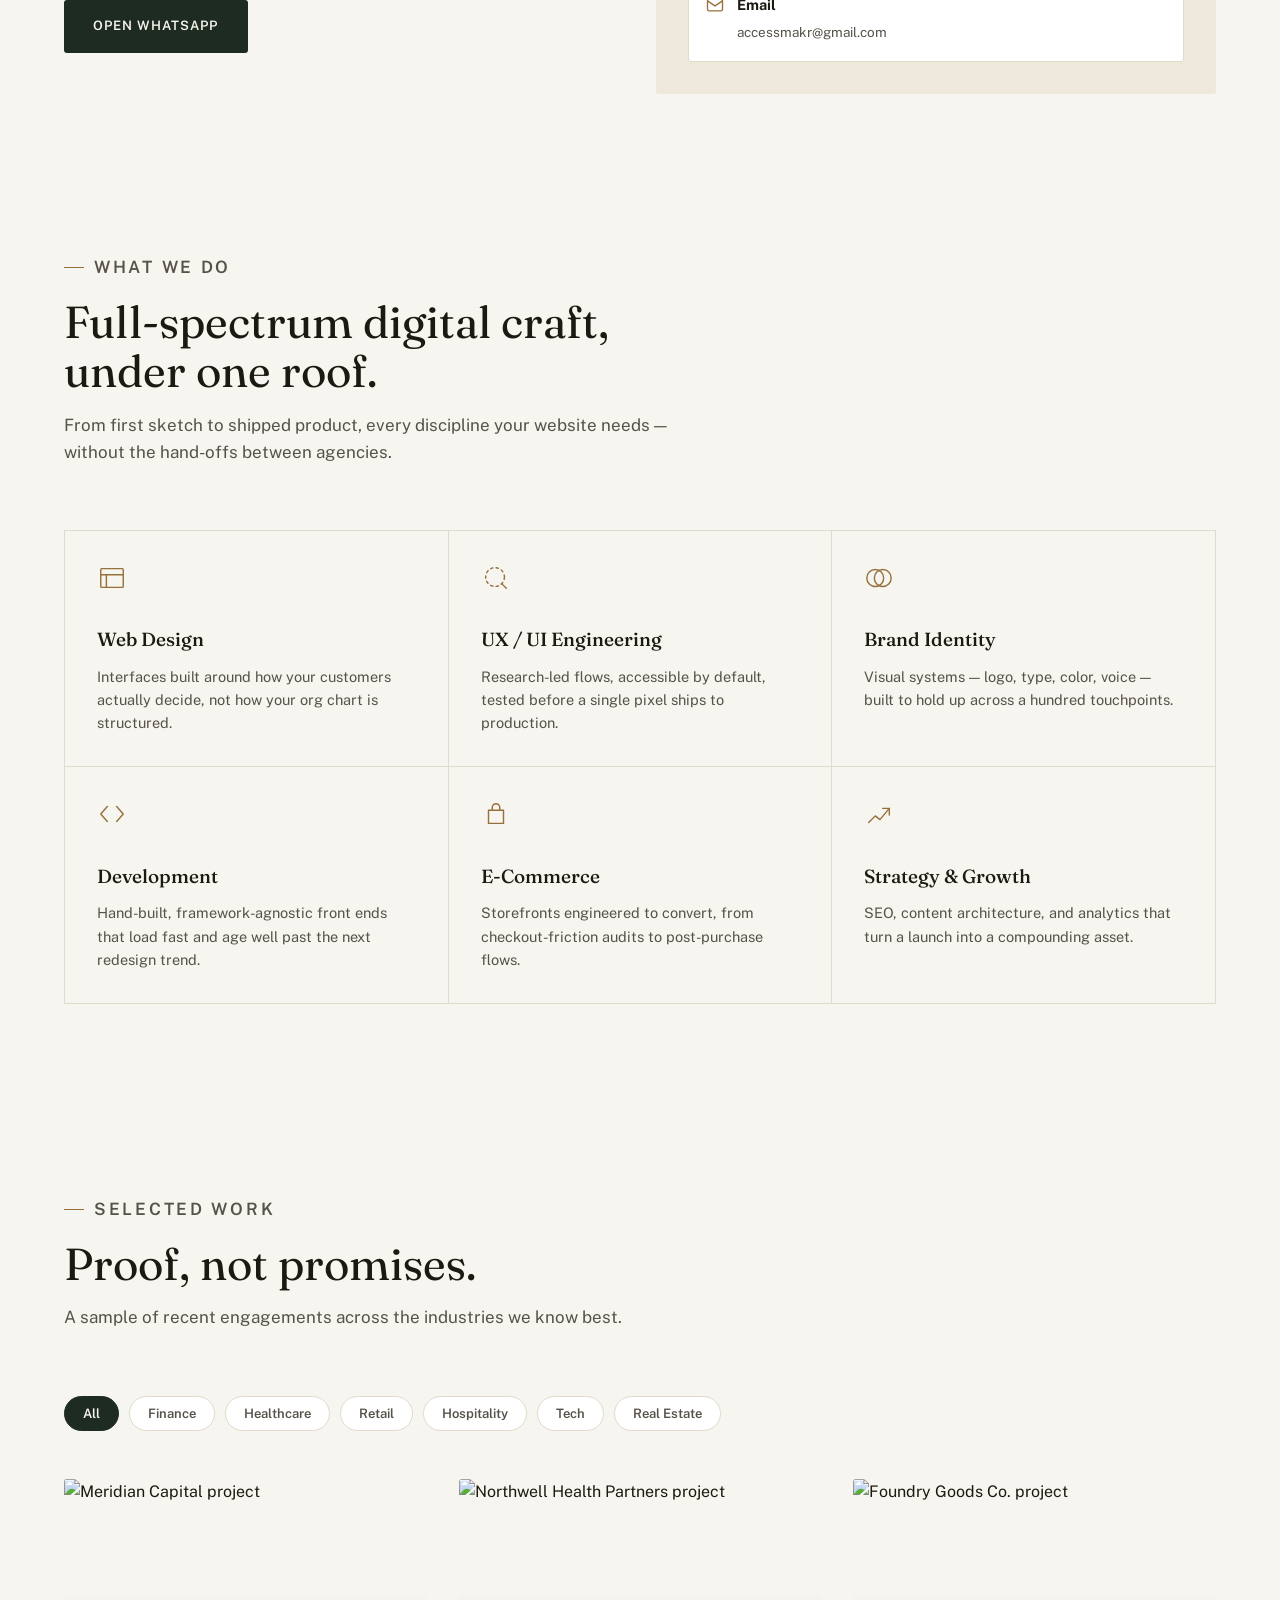
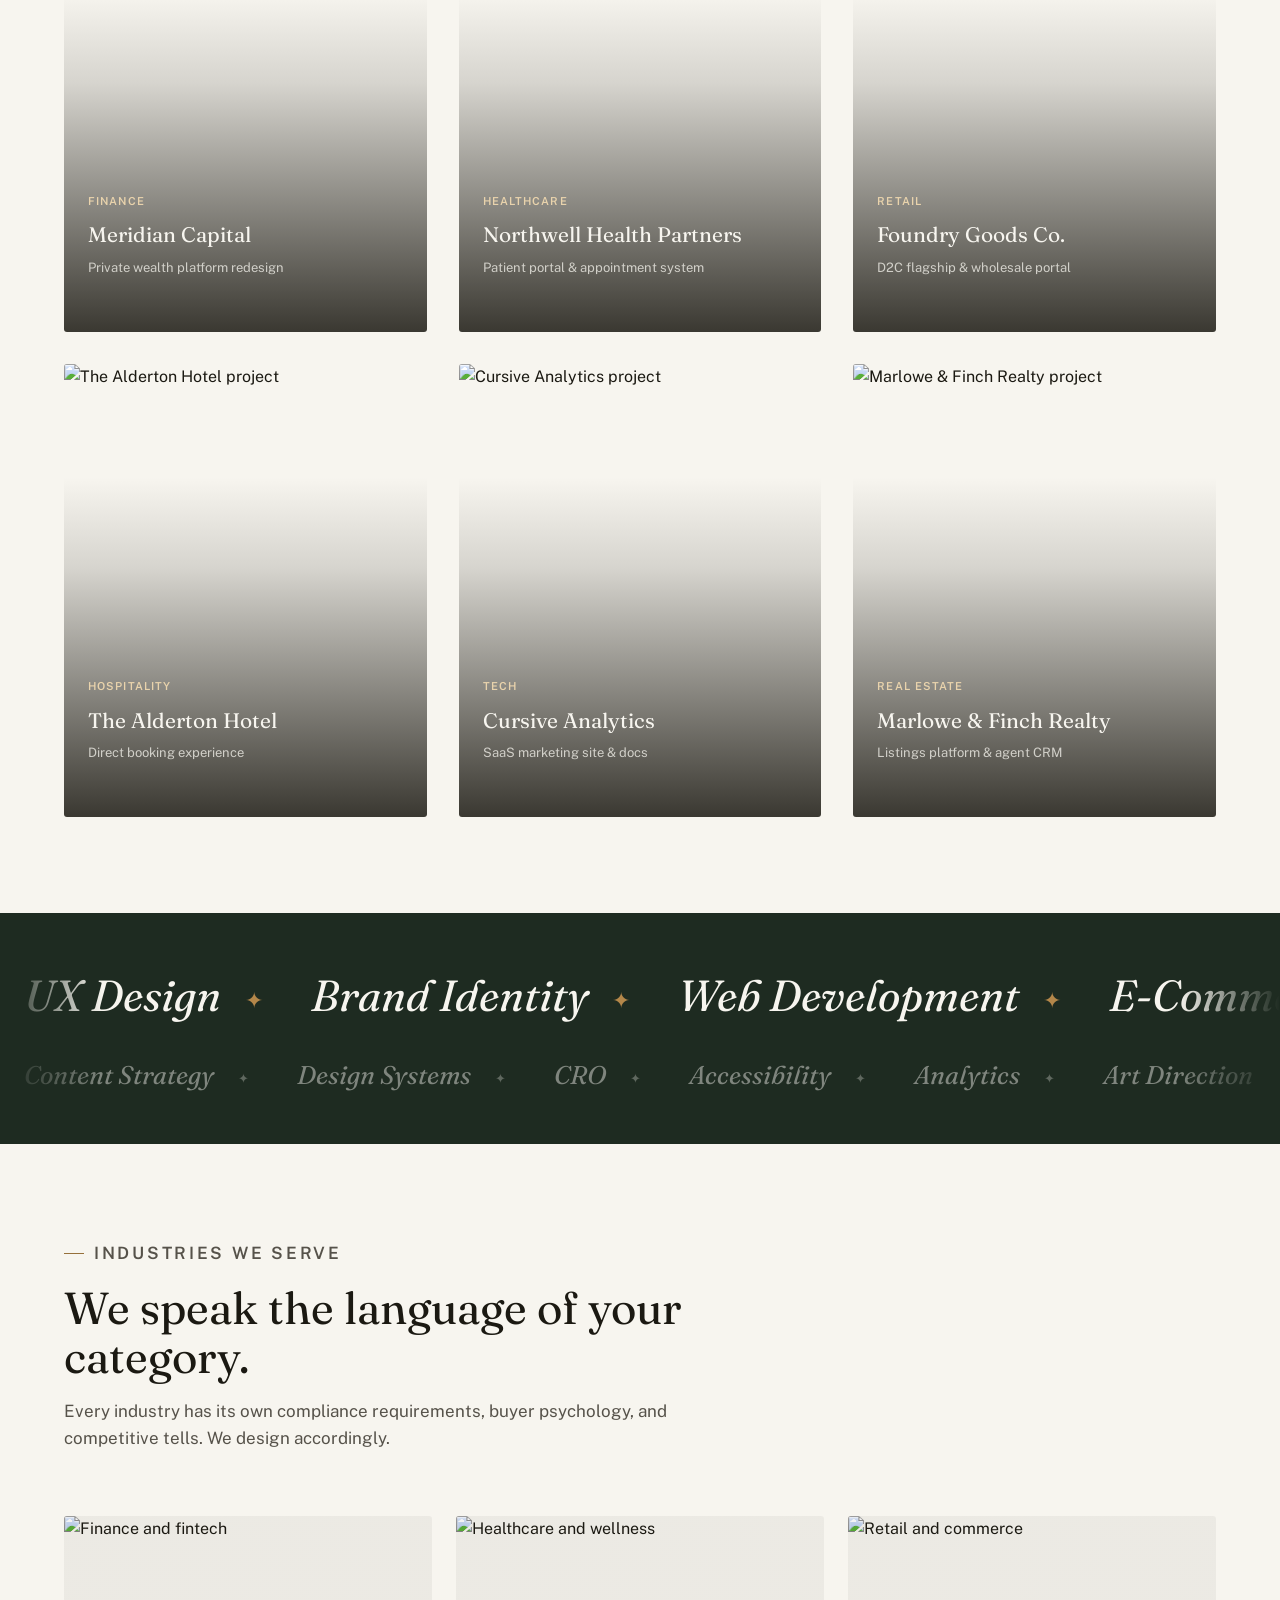
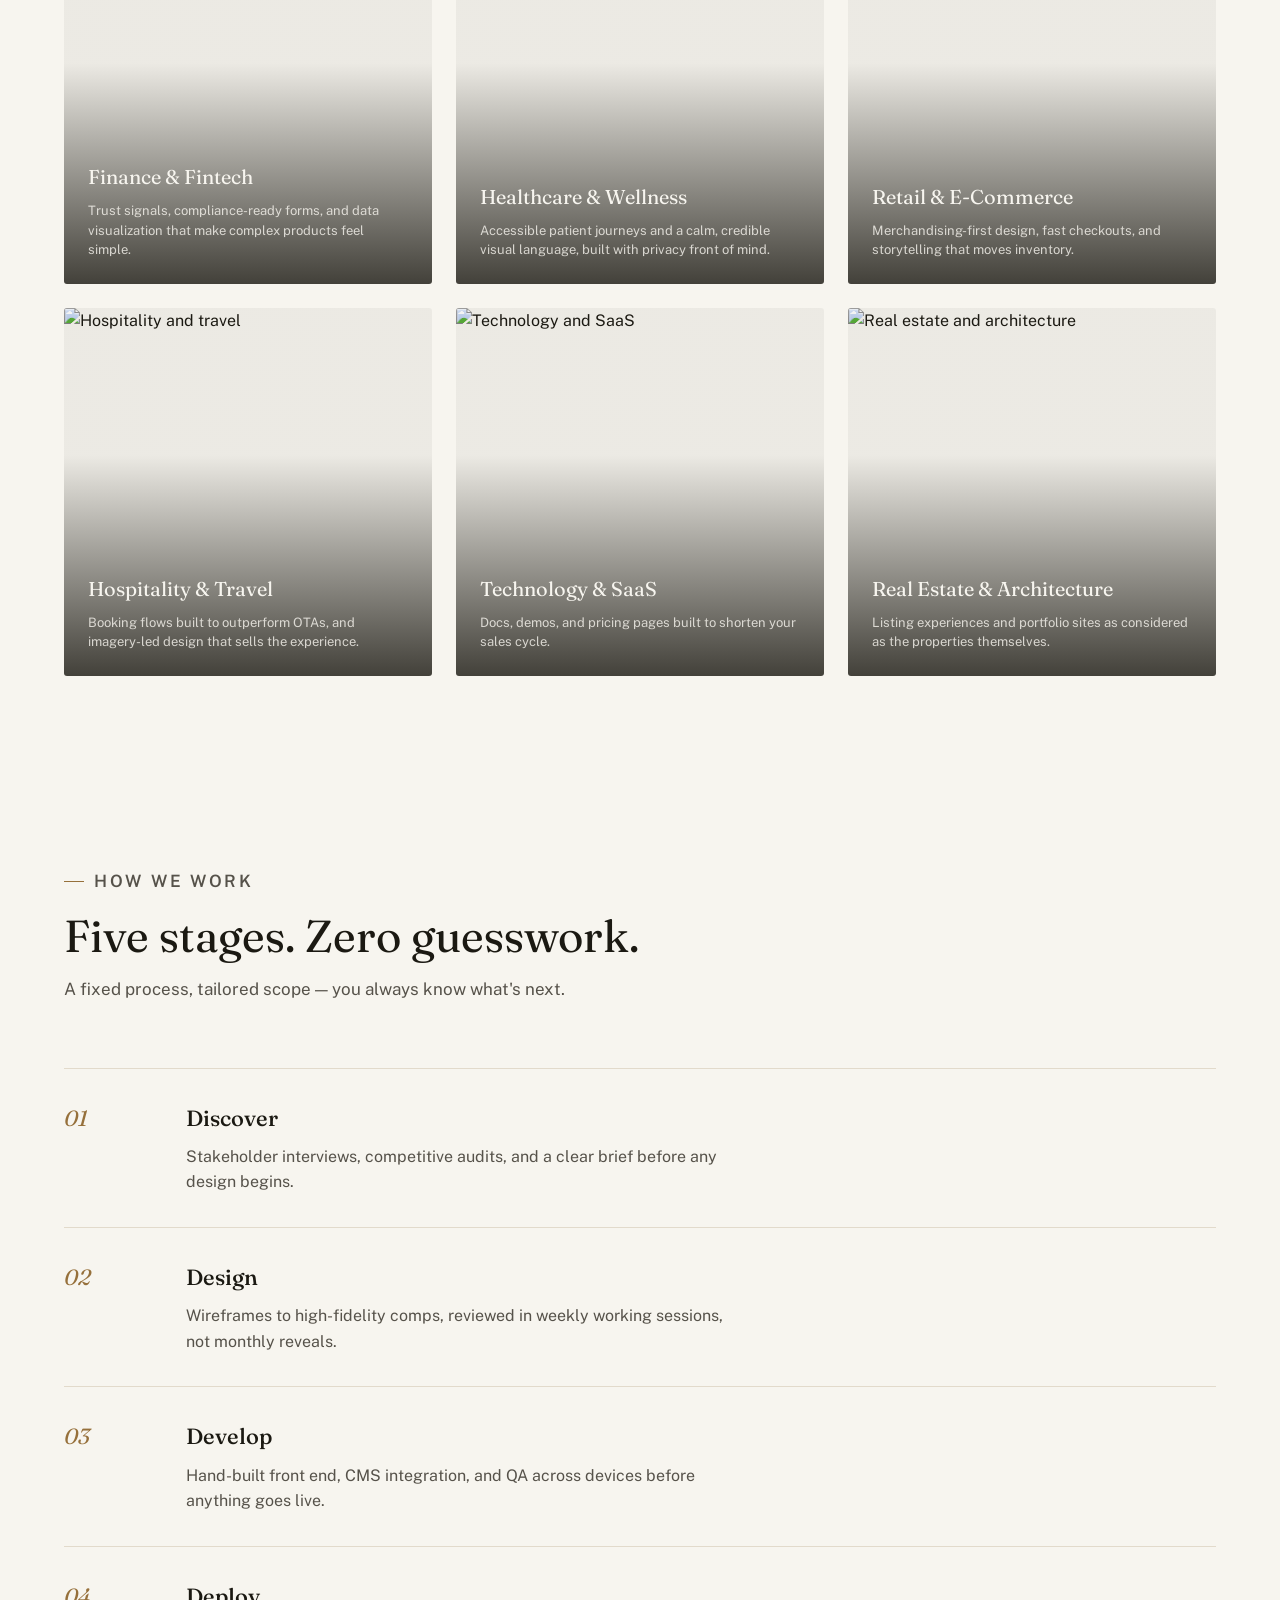
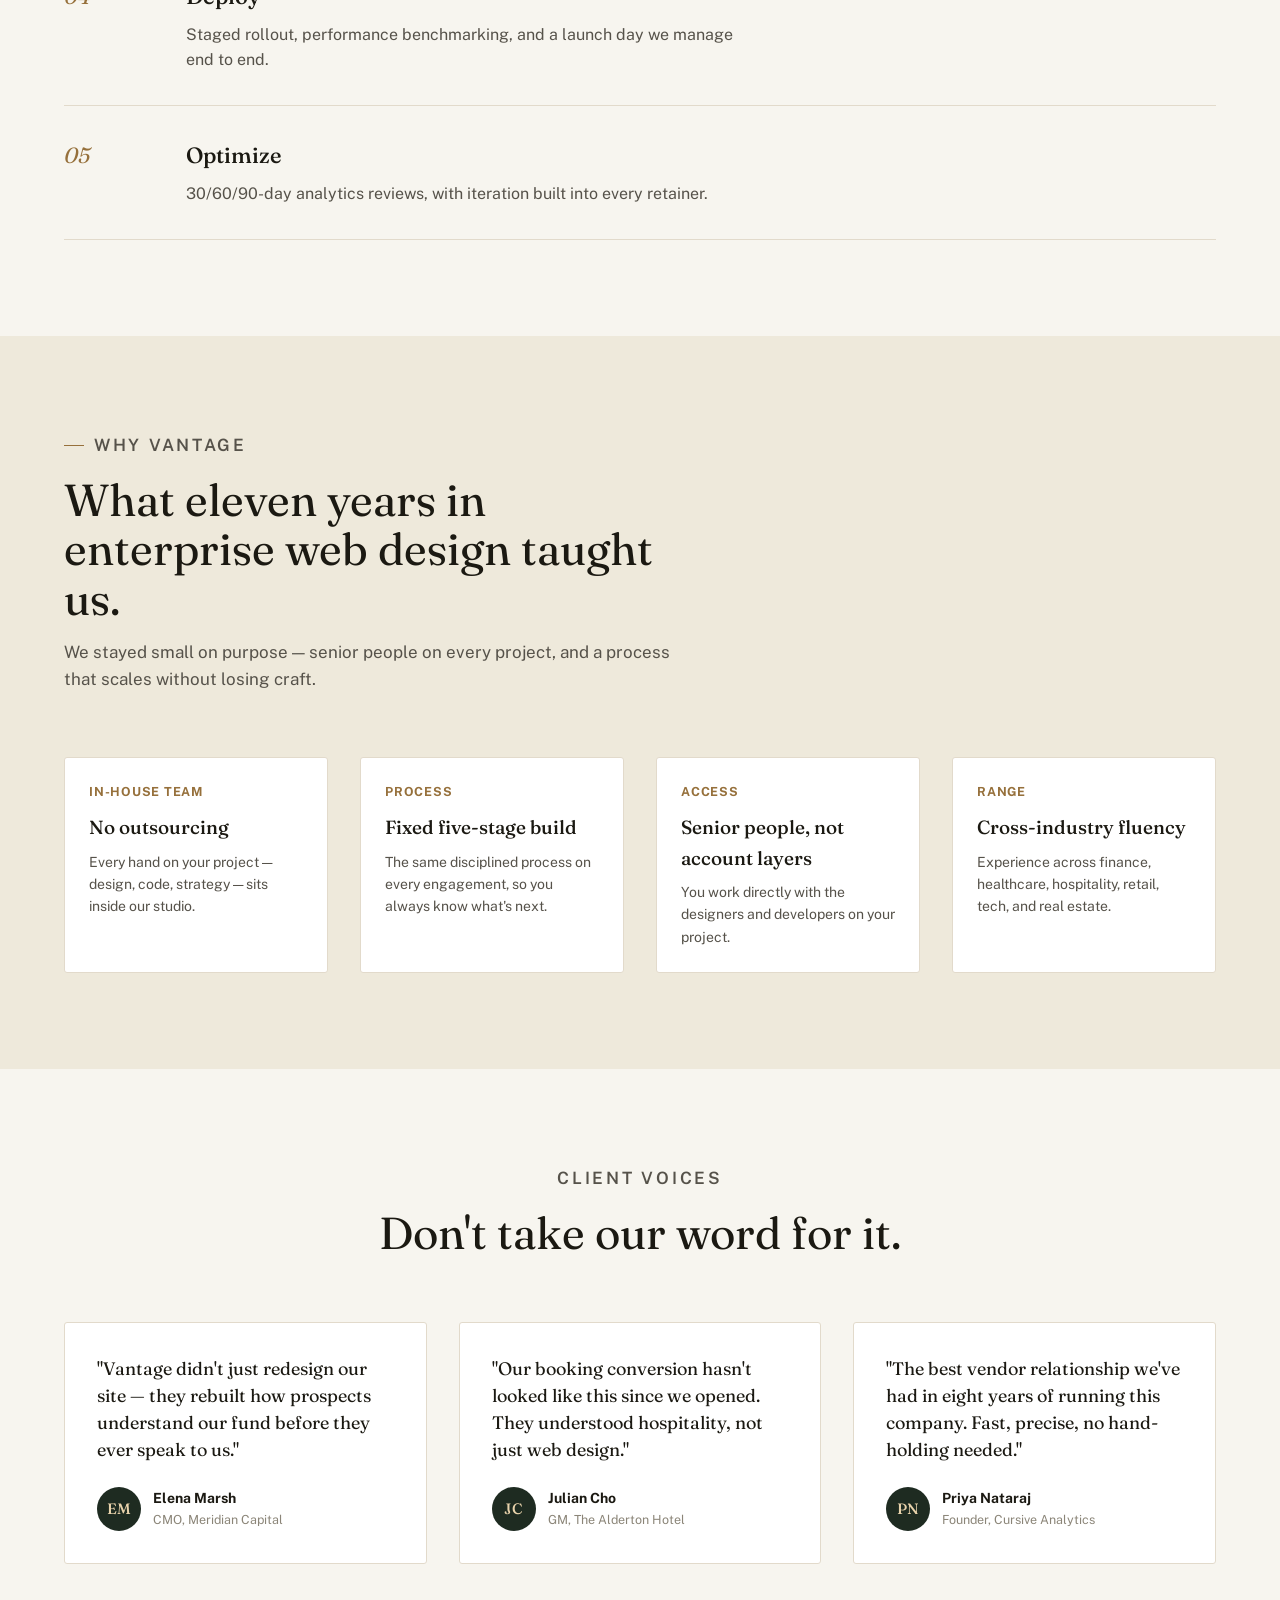
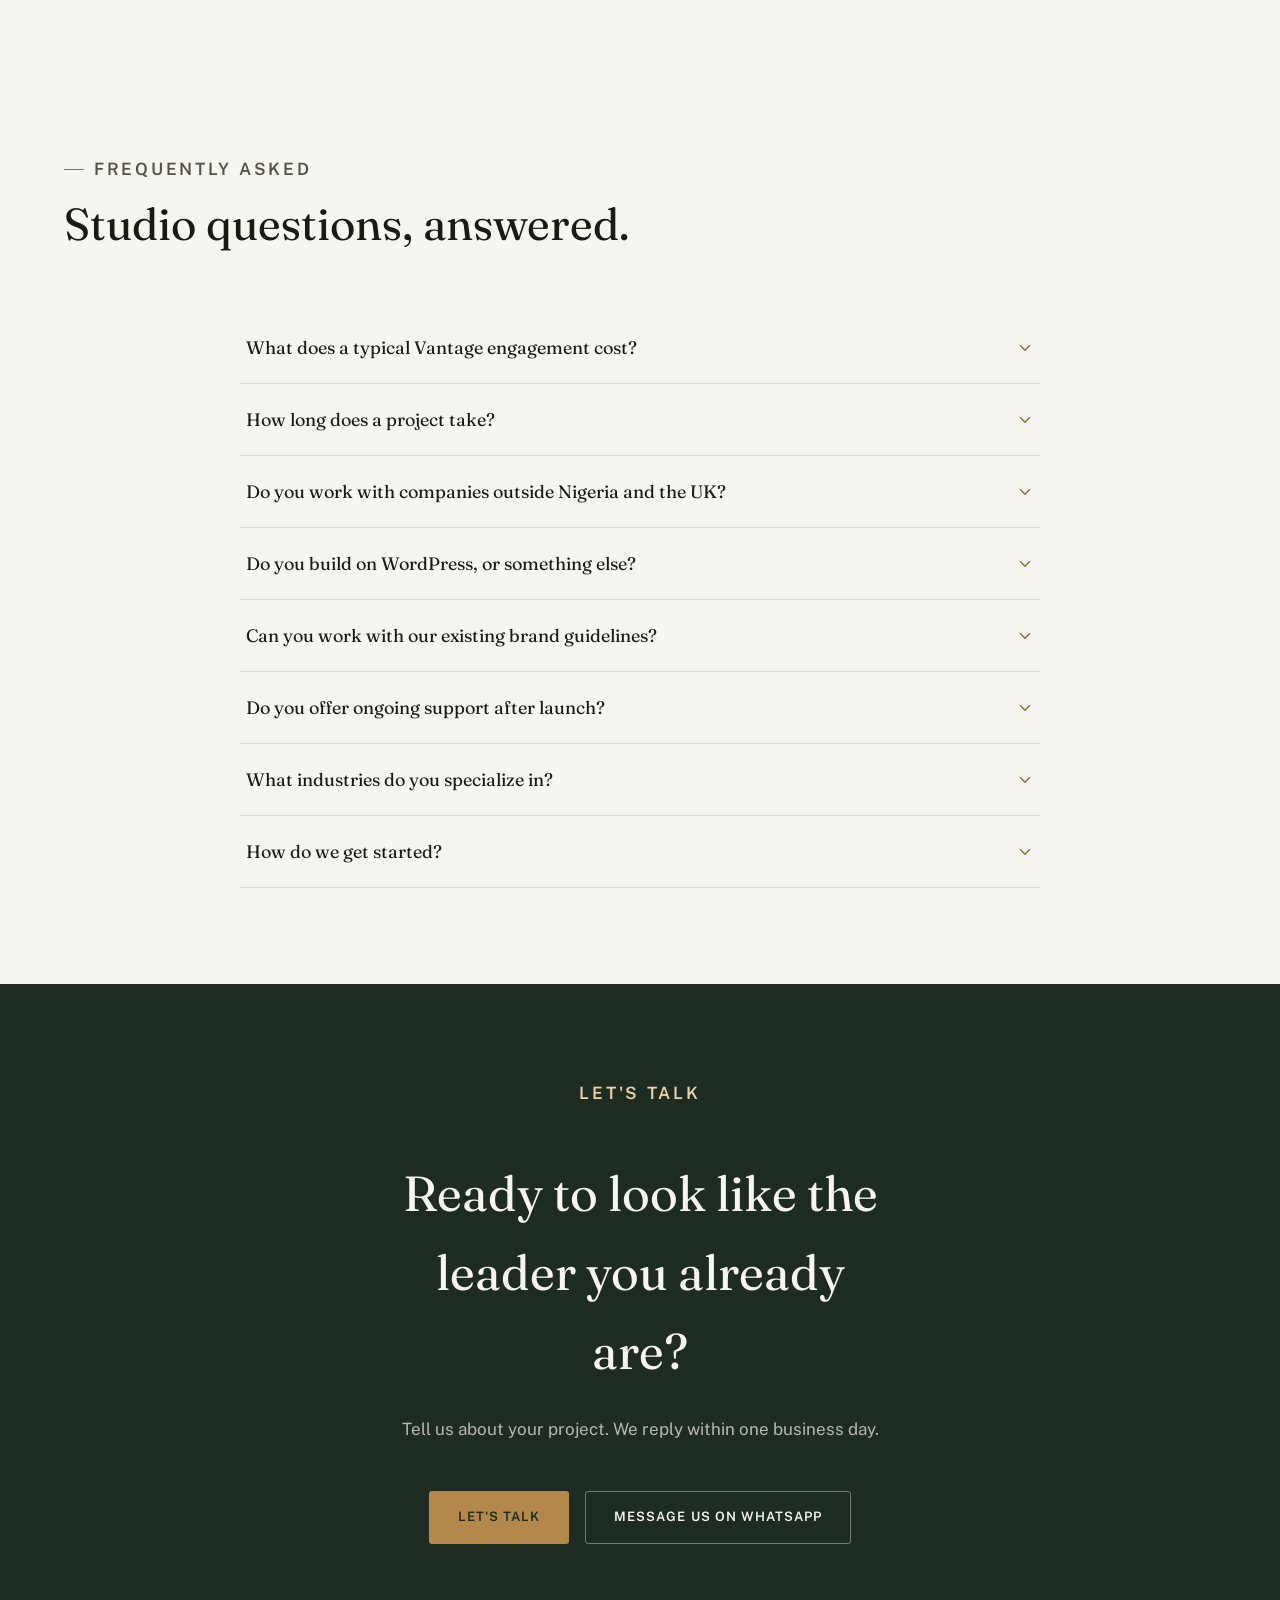
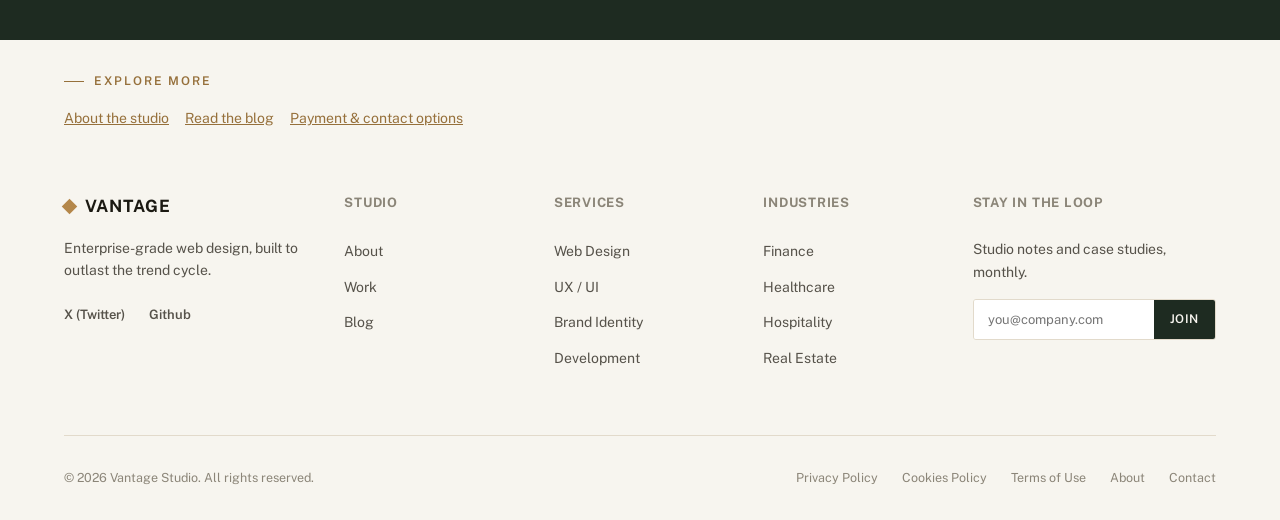
==== commit a53e64d7: "Add files via upload" ====
--- a/index.html
+++ b/index.html
@@ -162,7 +162,100 @@
   </div>
 </div>
 
+<section class="reach-us" id="reach-us">
+  <div class="wrap">
+    <div class="sec-head reveal">
+      <p class="eyebrow">Get in touch</p>
+      <h2>However you'd rather reach us.</h2>
+      <p>WhatsApp, both studio addresses, or make a payment — pick a tab.</p>
+    </div>
+
+    <div class="tabs reveal">
+      <div class="tabs__nav" role="tablist">
+        <button class="tabs__btn is-active" type="button" role="tab" aria-selected="true" aria-controls="tab-whatsapp" id="tab-whatsapp-btn">
+          <svg viewBox="0 0 24 24"><path d="M3 5.5A2.5 2.5 0 0 1 5.5 3h2.7c.4 0 .8.3.9.7l1.2 3.6c.1.4 0 .8-.3 1.1L8.6 10a13 13 0 0 0 5.4 5.4l1.6-1.4c.3-.3.7-.4 1.1-.3l3.6 1.2c.4.1.7.5.7.9v2.7A2.5 2.5 0 0 1 18.5 21 15.5 15.5 0 0 1 3 5.5Z"/></svg>
+          WhatsApp
+        </button>
+        <button class="tabs__btn" type="button" role="tab" aria-selected="false" aria-controls="tab-addresses" id="tab-addresses-btn">
+          <svg viewBox="0 0 24 24"><path d="M12 21s-7-6.5-7-11a7 7 0 0 1 14 0c0 4.5-7 11-7 11Z"/><circle cx="12" cy="10" r="2.5"/></svg>
+          Addresses
+        </button>
+        <button class="tabs__btn" type="button" role="tab" aria-selected="false" aria-controls="tab-payment" id="tab-payment-btn">
+          <svg viewBox="0 0 24 24"><rect x="2.5" y="5.5" width="19" height="13" rx="2"/><line x1="2.5" y1="10" x2="21.5" y2="10"/></svg>
+          Payment
+        </button>
+      </div>
+
+      <div class="tabs__panels">
+        <div class="tabs__panel is-active" id="tab-whatsapp" role="tabpanel" aria-labelledby="tab-whatsapp-btn">
+          <div class="reach-panel">
+            <div class="reach-panel__body">
+              <h3>Message us on WhatsApp</h3>
+              <p>Usually the fastest way to reach the studio directly — no forms, no waiting on an email reply.</p>
+              <a href="https://wa.me/447348638130" class="btn btn--primary" target="_blank" rel="noopener">Open WhatsApp</a>
+            </div>
+            <div class="reach-panel__visual">
+              <div class="contact-channel">
+                <svg viewBox="0 0 24 24"><path d="M3 5.5A2.5 2.5 0 0 1 5.5 3h2.7c.4 0 .8.3.9.7l1.2 3.6c.1.4 0 .8-.3 1.1L8.6 10a13 13 0 0 0 5.4 5.4l1.6-1.4c.3-.3.7-.4 1.1-.3l3.6 1.2c.4.1.7.5.7.9v2.7A2.5 2.5 0 0 1 18.5 21 15.5 15.5 0 0 1 3 5.5Z"/></svg>
+                <div><b>WhatsApp</b><span>+44 7348 638130</span></div>
+              </div>
+              <div class="contact-channel" style="margin-top: var(--sp-2);">
+                <svg viewBox="0 0 24 24"><rect x="3" y="5" width="18" height="14" rx="2"/><path d="M3 7l9 6 9-6"/></svg>
+                <div><b>Email</b><span>accessmakr@gmail.com</span></div>
+              </div>
+            </div>
+          </div>
+        </div>
+
+        <div class="tabs__panel" id="tab-addresses" role="tabpanel" aria-labelledby="tab-addresses-btn">
+          <div class="reach-panel">
+            <div class="reach-panel__body">
+              <h3>Two studio locations</h3>
+              <p>Based in Abuja and London, working with clients across time zones as a matter of course.</p>
+              <a href="contact.html" class="btn btn--ghost">Full Details &amp; Map</a>
+            </div>
+            <div class="reach-panel__visual">
+              <div class="address-block">
+                <div class="address-card">
+                  <span>Abuja, Nigeria</span>
+                  <p>Behind Desmos Pharmacy<br>Asokoro Extension<br>Abuja, FCT</p>
+                </div>
+                <div class="address-card">
+                  <span>London, UK</span>
+                  <p>Finsbury Park<br>Greater London<br>N4 2BA</p>
+                </div>
+              </div>
+            </div>
+          </div>
+        </div>
+
+        <div class="tabs__panel" id="tab-payment" role="tabpanel" aria-labelledby="tab-payment-btn">
+          <div class="reach-panel">
+            <div class="reach-panel__body">
+              <h3>Pay by card or bank transfer</h3>
+              <p>PayPal for debit and credit cards, or a direct Moniepoint transfer for clients paying within Nigeria.</p>
+              <a href="contact.html#payments" class="btn btn--primary">Make a Payment</a>
+            </div>
+            <div class="reach-panel__visual">
+              <div class="pay-card" style="padding: var(--sp-3);">
+                <h3 style="font-size:16px;">PayPal</h3>
+                <p style="margin-bottom:0;">Debit or credit card, processed securely.</p>
+              </div>
+              <div class="pay-card" style="padding: var(--sp-3); margin-top: var(--sp-2);">
+                <h3 style="font-size:16px;">Bank Transfer</h3>
+                <div class="pay-card__row"><span>Bank</span><span>Moniepoint</span></div>
+                <div class="pay-card__row"><span>Account Name</span><span>Bichi Tech Accessories</span></div>
+              </div>
+            </div>
+          </div>
+        </div>
+      </div>
+    </div>
+  </div>
+</section>
+
 <section id="services">
+
   <div class="wrap">
     <div class="sec-head reveal">
       <p class="eyebrow">What we do</p>
--- a/css/styles.css
+++ b/css/styles.css
@@ -152,7 +152,37 @@
 .hero__ctas{ display:flex; gap: var(--sp-2); flex-wrap:wrap; margin-bottom: var(--sp-6); }
 .hero__trust{ border-top:1px solid rgba(247,245,239,0.22); padding-top: var(--sp-3); font-size:15px; color: rgba(247,245,239,0.68); max-width: 52ch; }
 
-/* ---------- LOGO MARQUEE ---------- */
+/* ---------- REACH US TABS (home page teaser) ---------- */
+.reach-us{ padding-block: var(--sp-6); }
+.tabs__nav{ display:flex; gap: var(--sp-2); flex-wrap:wrap; border-bottom:1px solid var(--line); margin-bottom: var(--sp-5); }
+.tabs__btn{
+  background:none; border:none; padding: 14px 6px; margin-bottom:-1px;
+  font-size:14px; font-weight:600; color: var(--stone-light);
+  border-bottom: 2px solid transparent; transition: color .2s ease, border-color .2s ease;
+  display:flex; align-items:center; gap:8px;
+}
+.tabs__btn svg{ width:16px; height:16px; stroke: currentColor; fill:none; stroke-width:1.8; }
+.tabs__btn:hover{ color: var(--ink); }
+.tabs__btn.is-active{ color: var(--champagne-deep); border-color: var(--champagne-deep); }
+.tabs__panel{ display:none; }
+.tabs__panel.is-active{ display:block; animation: tabFadeIn .55s ease; }
+@keyframes tabFadeIn{ from{ opacity:0; transform: translateY(10px); } to{ opacity:1; transform: translateY(0); } }
+
+.reach-panel{ display:grid; grid-template-columns: 1fr 1fr; gap: var(--sp-4); align-items:center; }
+.reach-panel__body h3{ font-size:22px; margin-bottom:10px; }
+.reach-panel__body p{ font-size:15px; color: var(--stone); margin-bottom: var(--sp-3); max-width:44ch; }
+.reach-panel__visual{ background: var(--porcelain-deep); border-radius: var(--radius); padding: var(--sp-4); }
+.reach-panel__visual .address-block{ margin-bottom:0; }
+.reach-panel__visual .pay-card{ background: var(--card); }
+.reach-panel__visual .pay-card + .pay-card{ margin-top: var(--sp-2); }
+
+@media (max-width: 720px){
+  .reach-panel{ grid-template-columns: 1fr; }
+  .tabs__nav{ gap: var(--sp-1); }
+  .tabs__btn{ font-size:13px; padding: 12px 4px; }
+}
+
+
 .logo-strip{ padding-block: var(--sp-4); border-top:1px solid var(--line); border-bottom:1px solid var(--line); }
 .logo-strip .wrap{ display:flex; flex-direction:column; gap: var(--sp-3); }
 .logo-strip .eyebrow{ justify-content:center; }
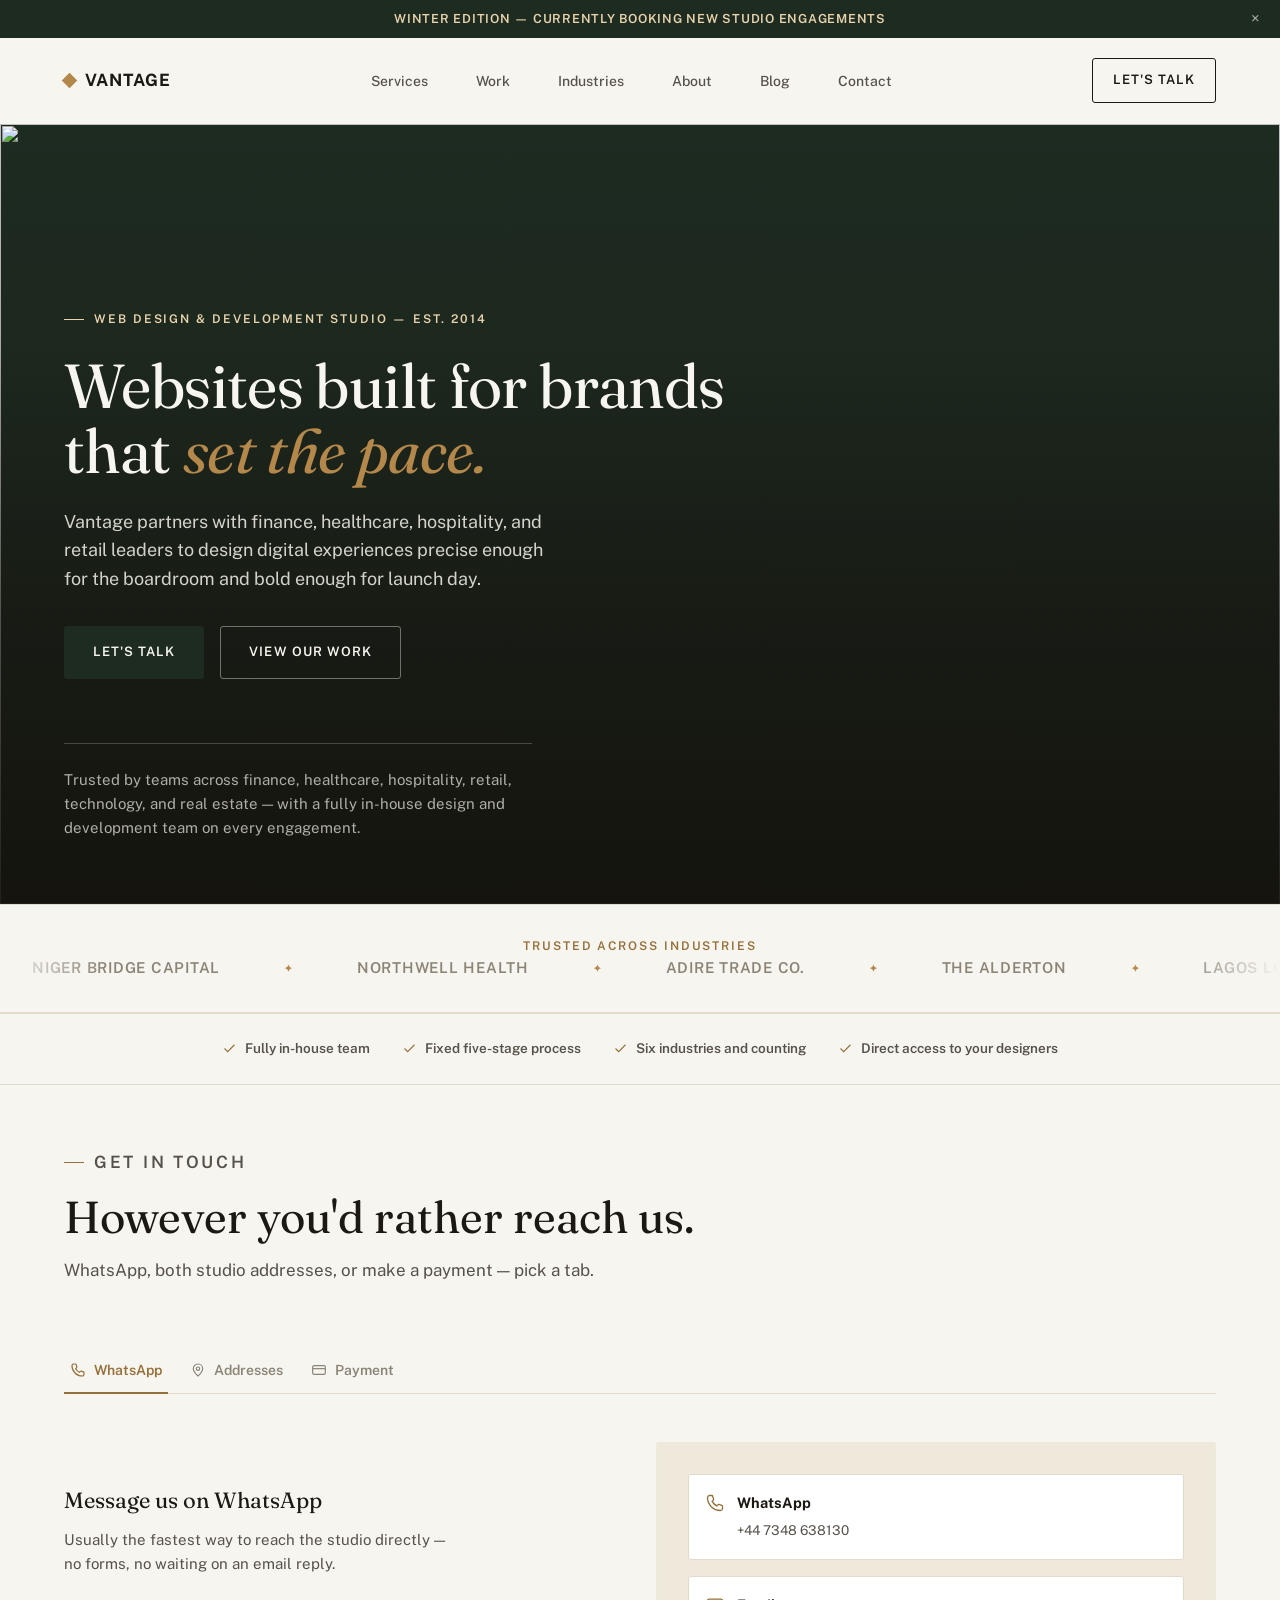
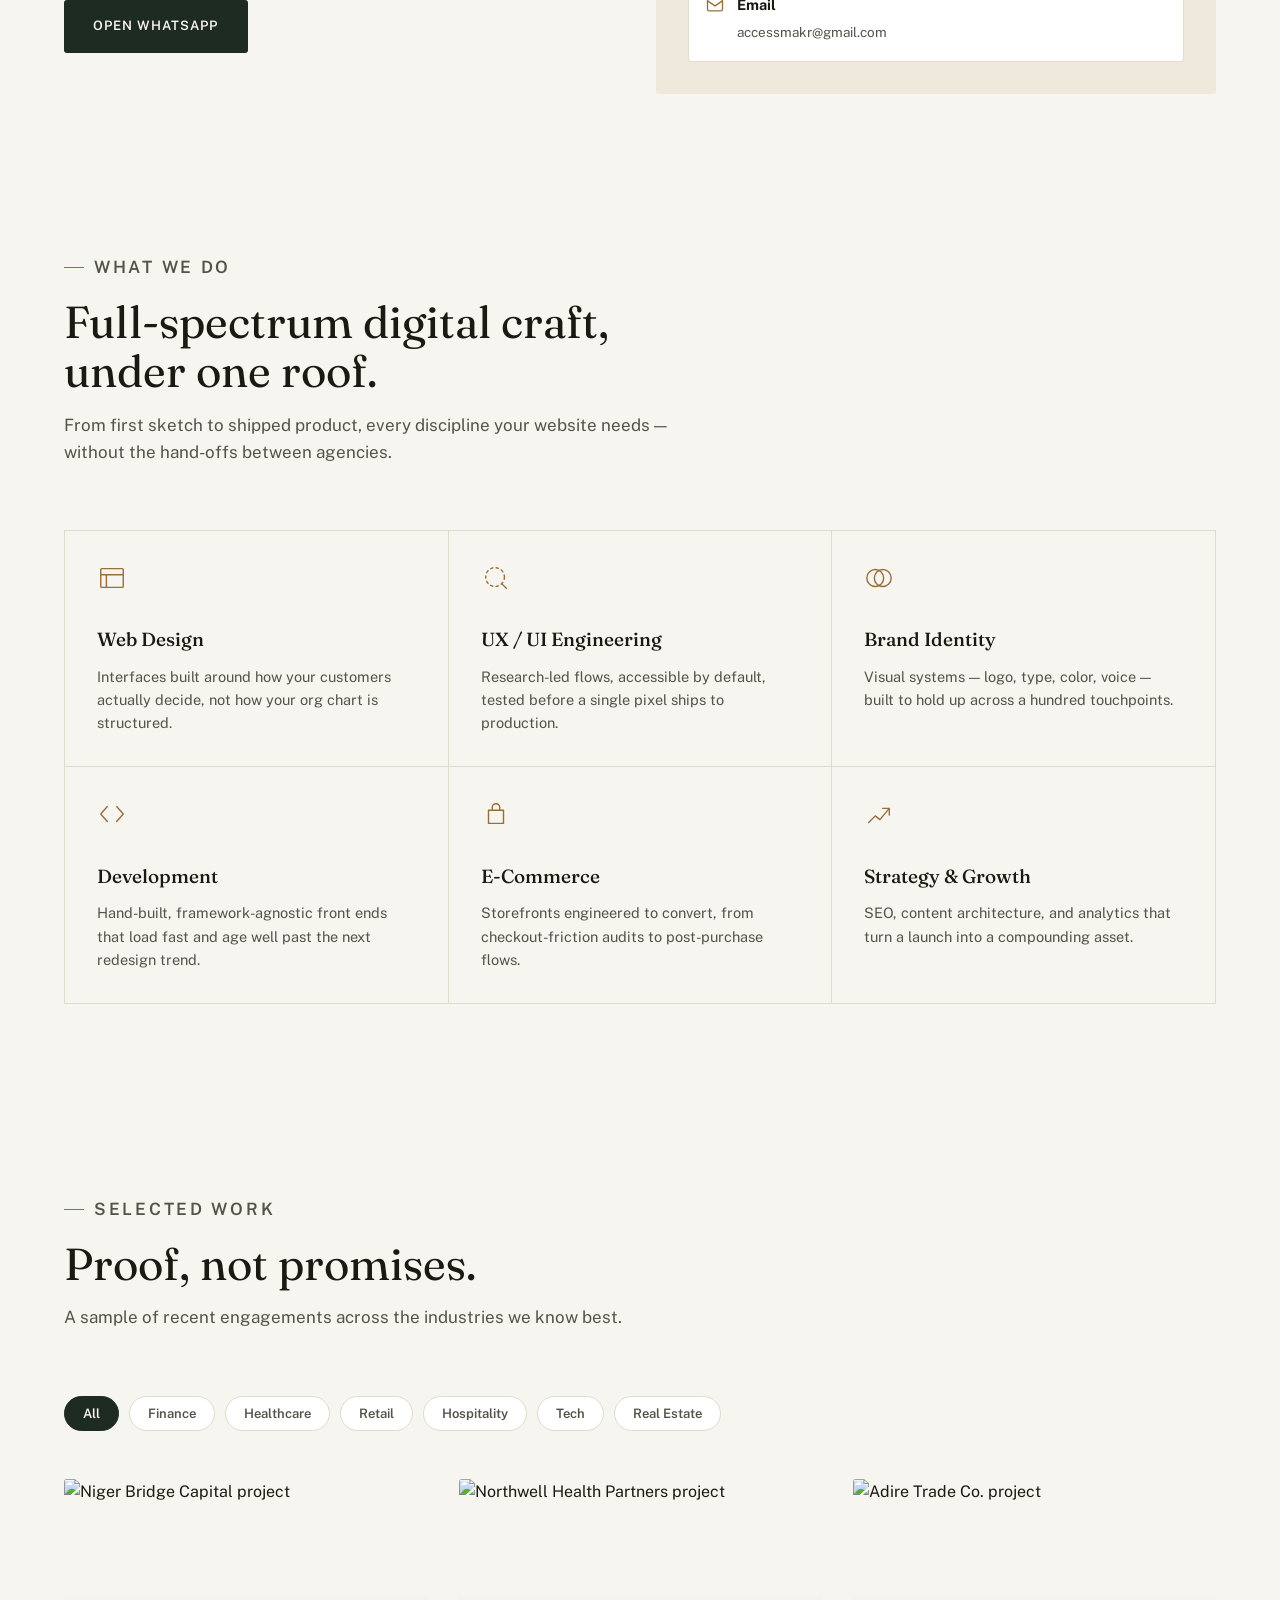
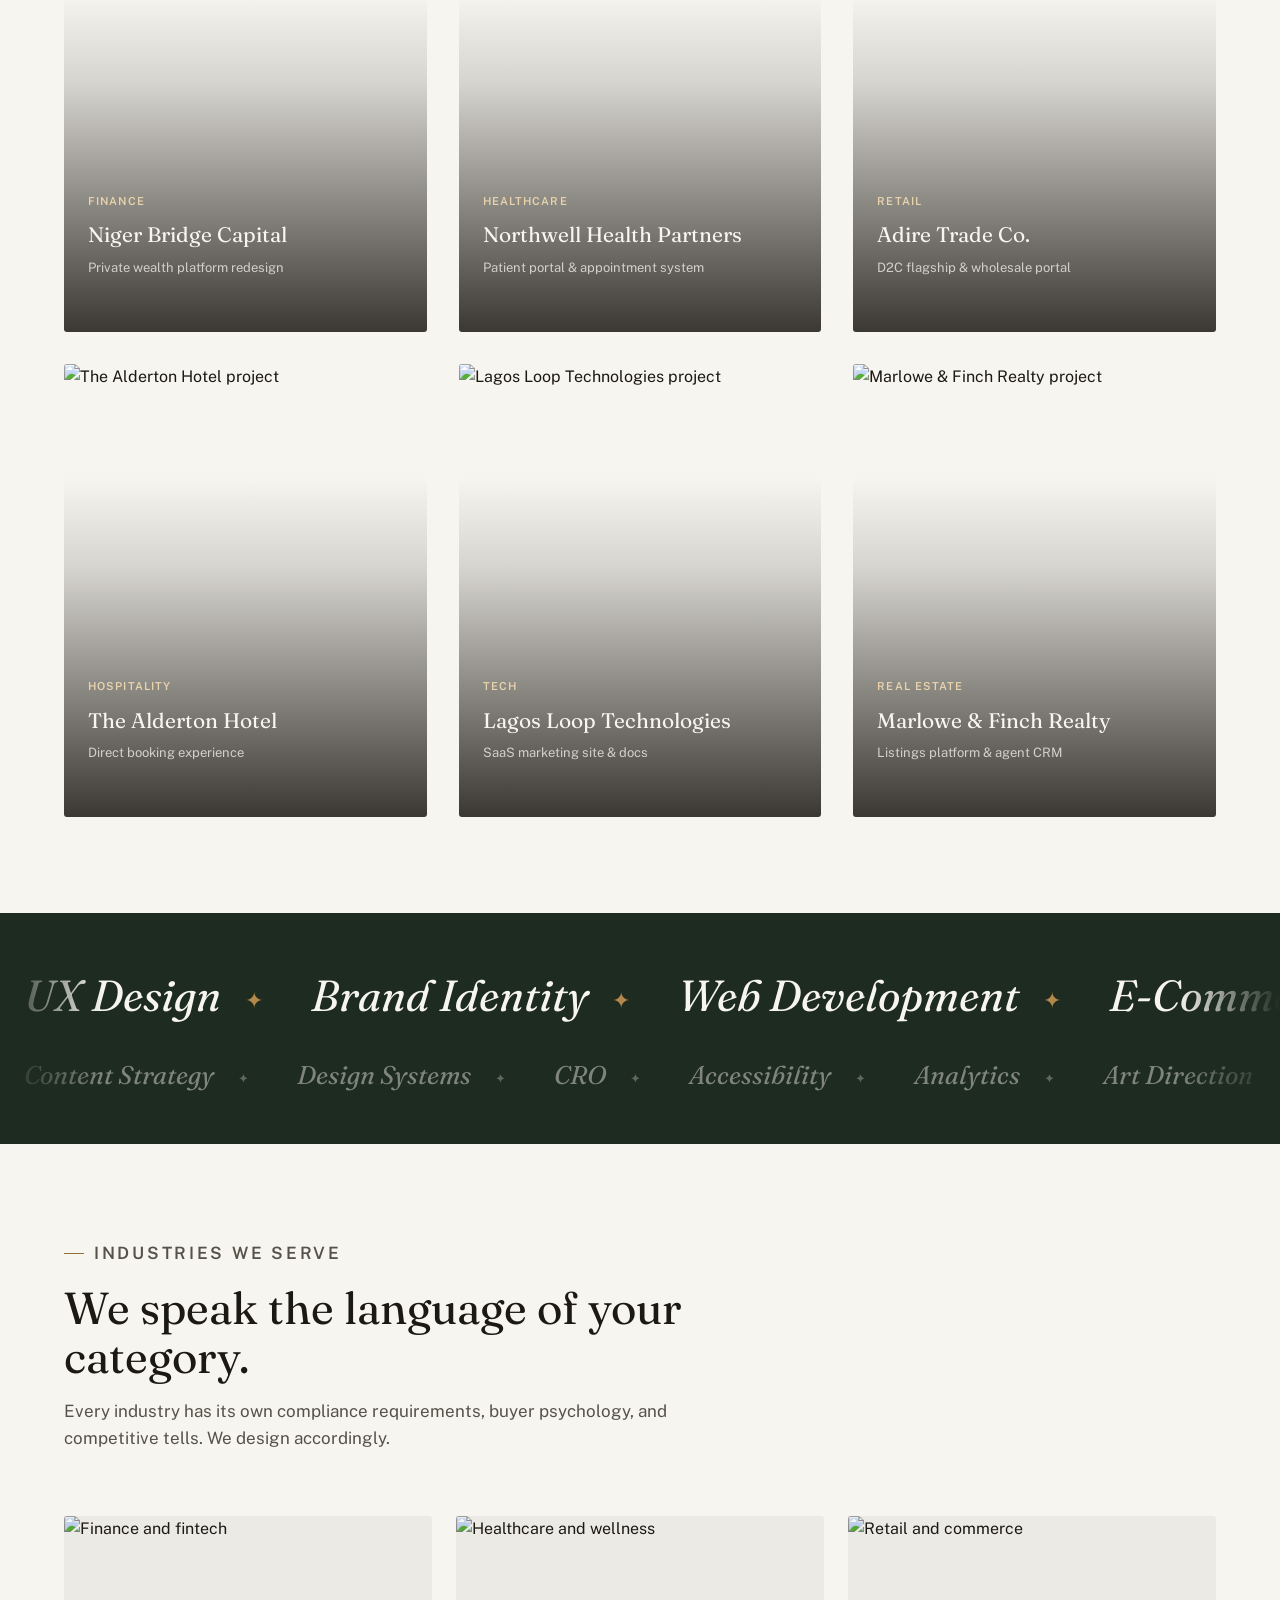
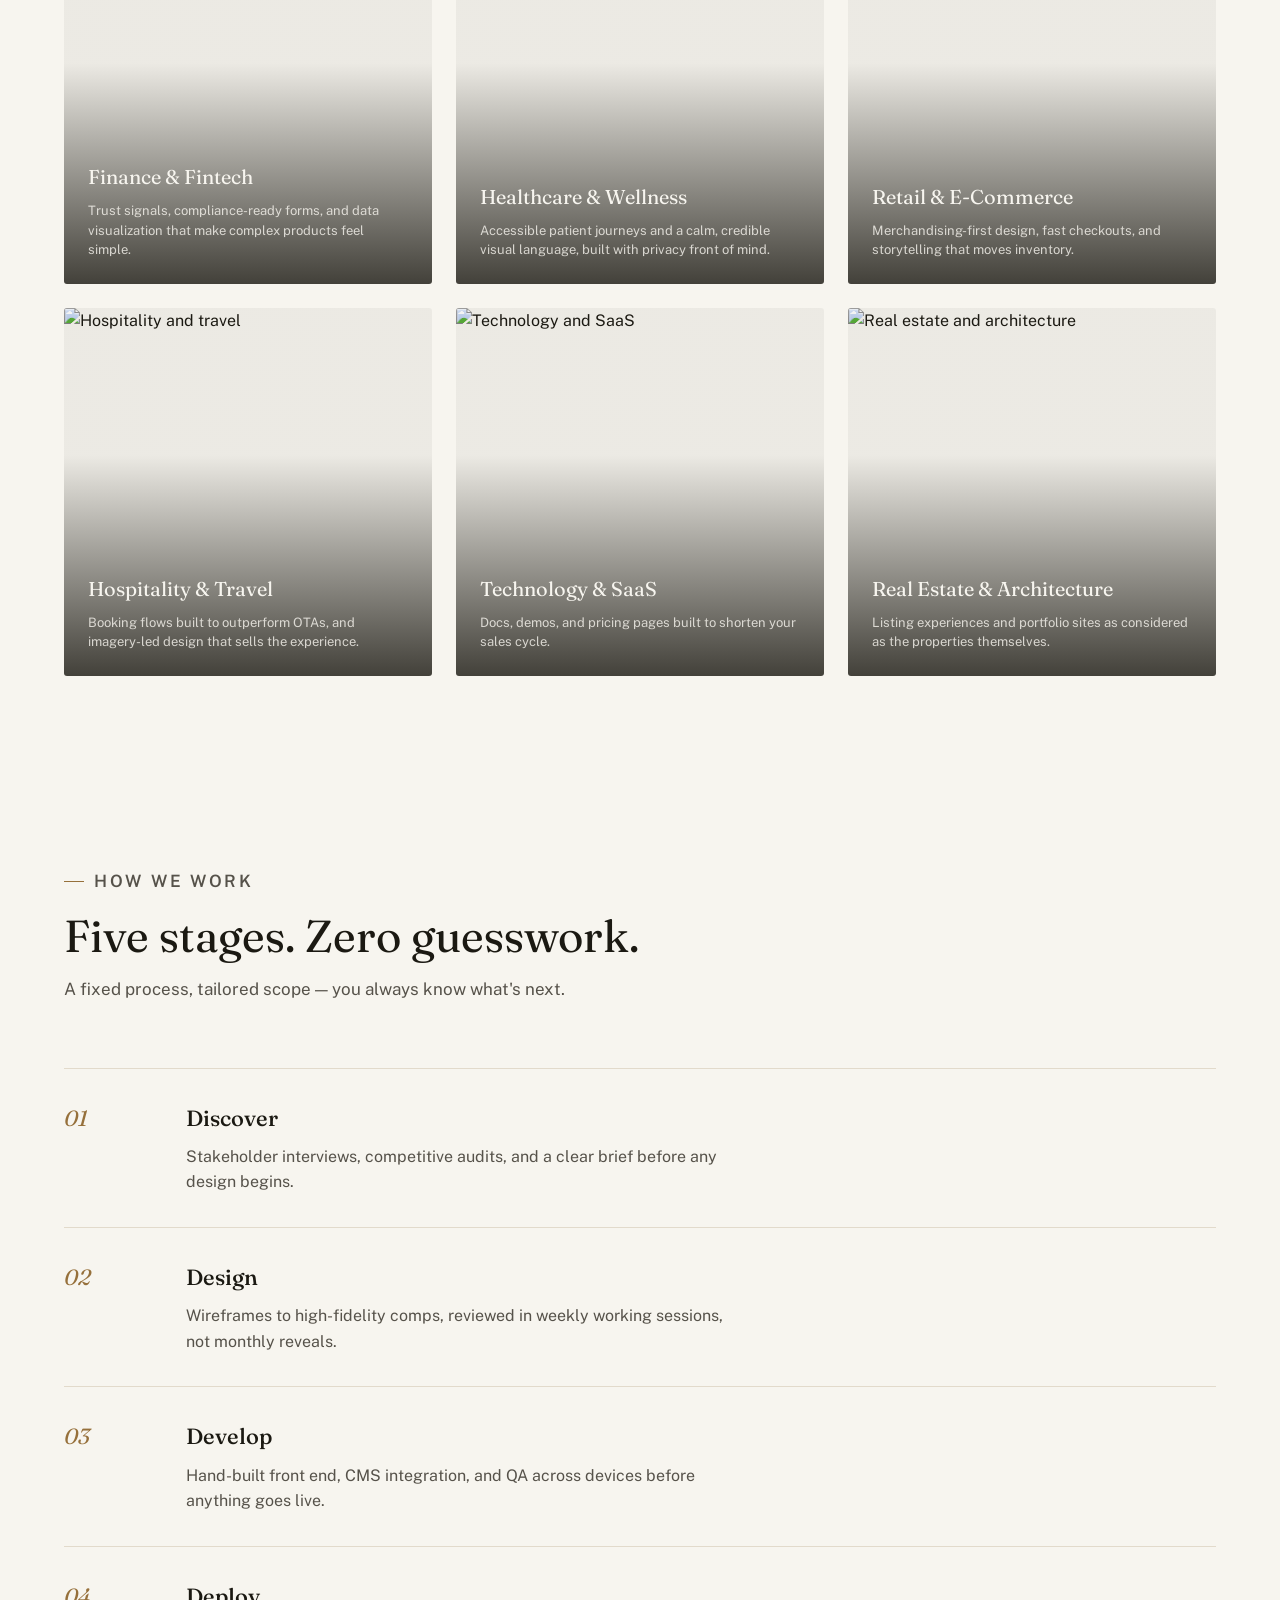
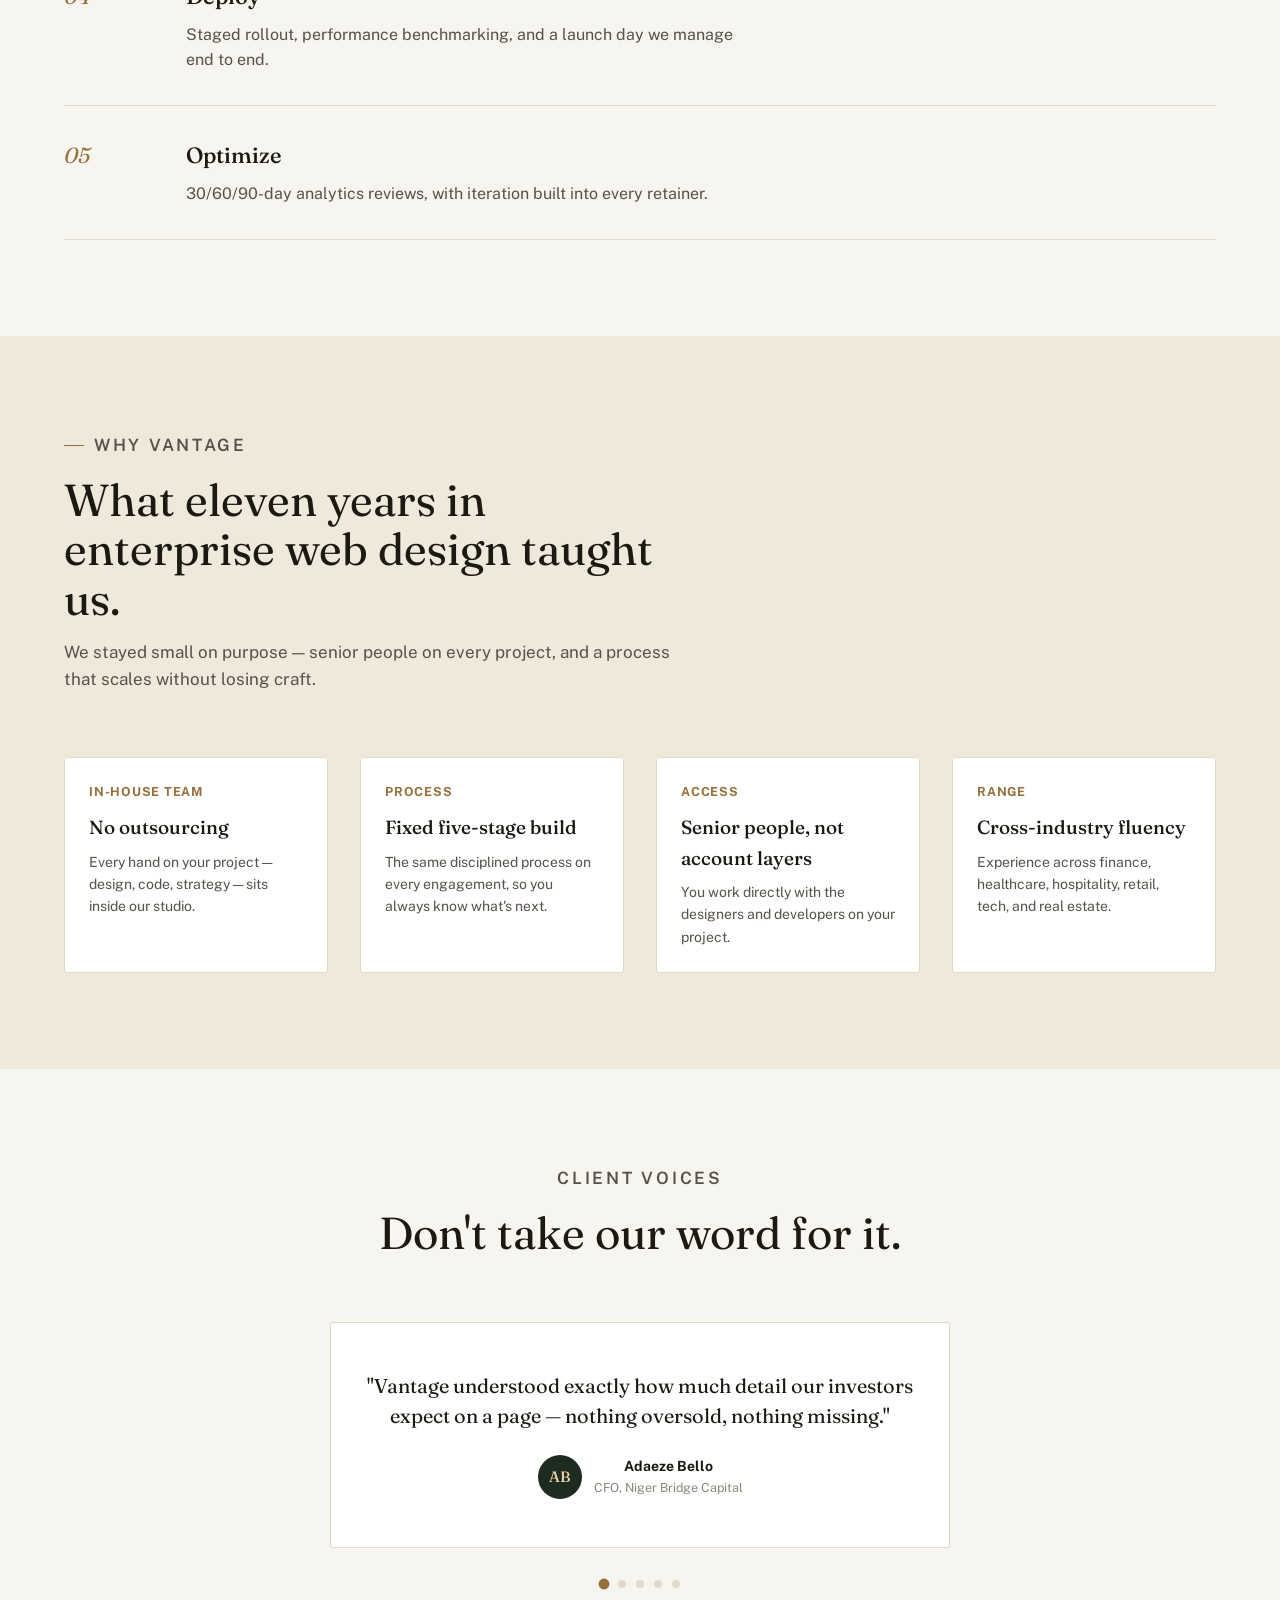
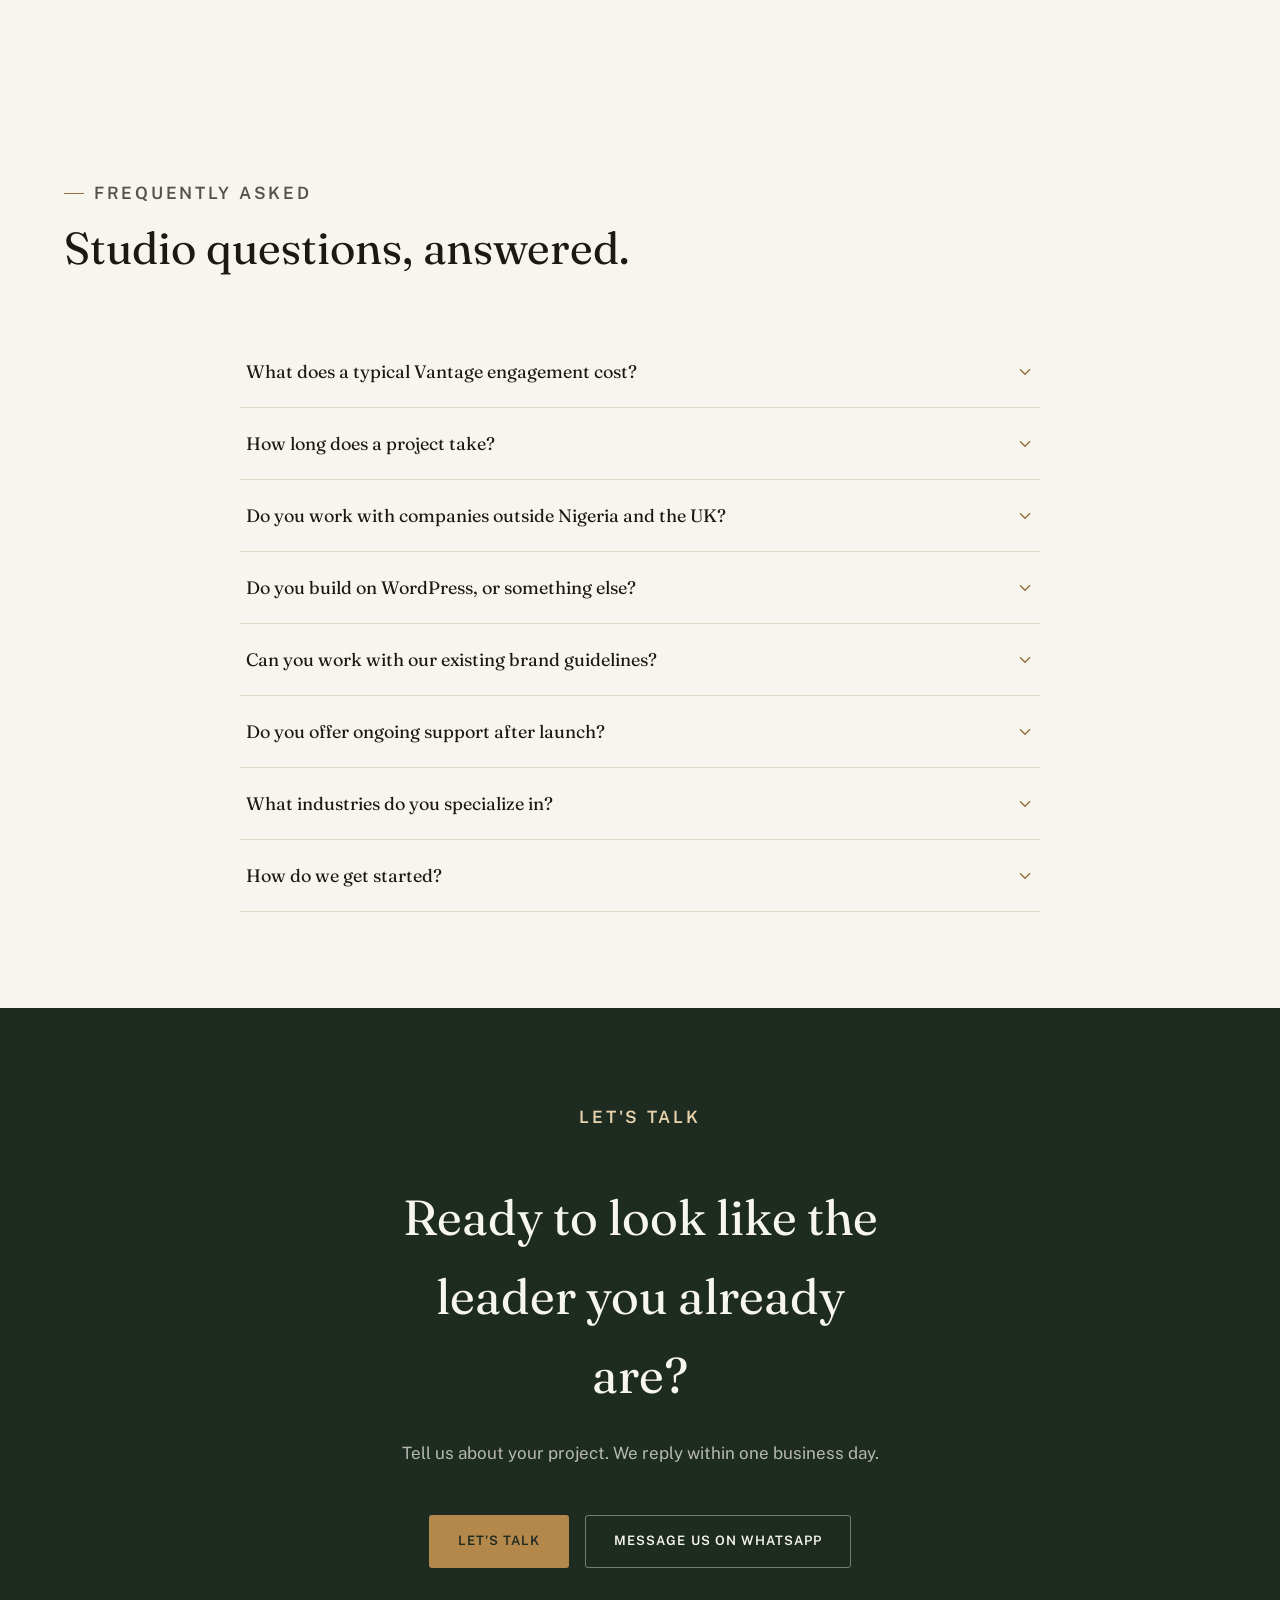
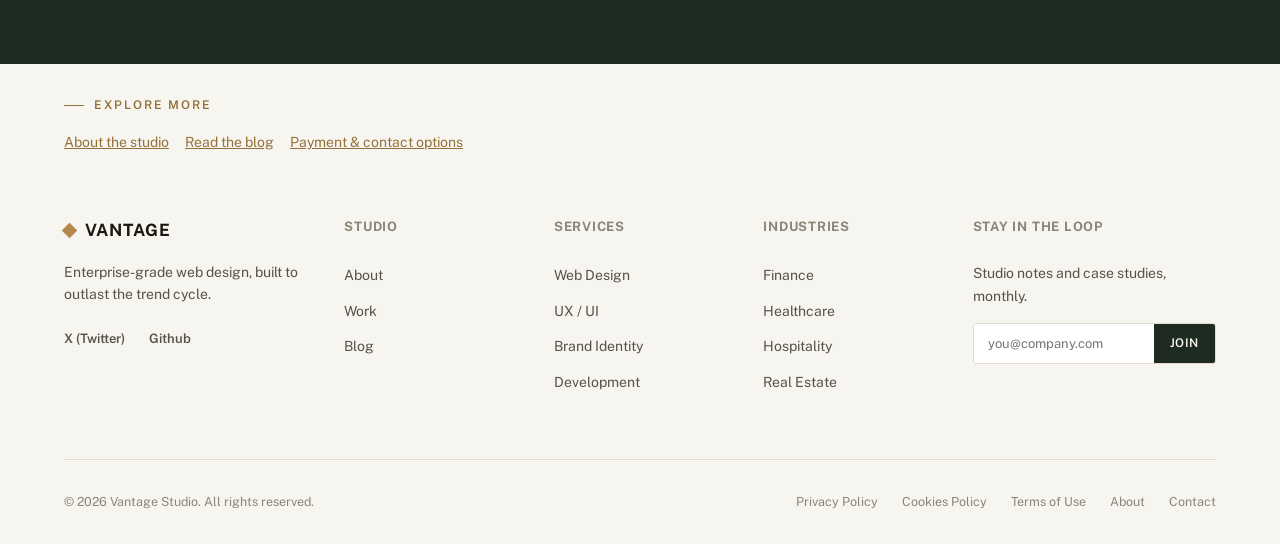
==== commit f819e923: "Add files via upload" ====
--- a/index.html
+++ b/index.html
@@ -147,8 +147,8 @@
   <div class="wrap"><p class="eyebrow">Trusted across industries</p></div>
   <div class="marquee">
     <div class="marquee__track">
-      <span>MERIDIAN CAPITAL</span><span>NORTHWELL HEALTH</span><span>FOUNDRY GOODS CO.</span><span>THE ALDERTON</span><span>CURSIVE ANALYTICS</span><span>MARLOWE &amp; FINCH</span><span>HAVENLY WELLNESS</span><span>BRIGHTLANE RETAIL</span><span>PORT &amp; COMPASS</span><span>ATLAS FINTECH</span>
-      <span>MERIDIAN CAPITAL</span><span>NORTHWELL HEALTH</span><span>FOUNDRY GOODS CO.</span><span>THE ALDERTON</span><span>CURSIVE ANALYTICS</span><span>MARLOWE &amp; FINCH</span><span>HAVENLY WELLNESS</span><span>BRIGHTLANE RETAIL</span><span>PORT &amp; COMPASS</span><span>ATLAS FINTECH</span>
+      <span>NIGER BRIDGE CAPITAL</span><span>NORTHWELL HEALTH</span><span>ADIRE TRADE CO.</span><span>THE ALDERTON</span><span>LAGOS LOOP TECHNOLOGIES</span><span>MARLOWE &amp; FINCH</span><span>AMARA WELLNESS GROUP</span><span>GWARINPA ESTATES</span><span>PORT &amp; COMPASS</span><span>ATLAS FINTECH</span>
+      <span>NIGER BRIDGE CAPITAL</span><span>NORTHWELL HEALTH</span><span>ADIRE TRADE CO.</span><span>THE ALDERTON</span><span>LAGOS LOOP TECHNOLOGIES</span><span>MARLOWE &amp; FINCH</span><span>AMARA WELLNESS GROUP</span><span>GWARINPA ESTATES</span><span>PORT &amp; COMPASS</span><span>ATLAS FINTECH</span>
     </div>
   </div>
 </div>
@@ -316,10 +316,10 @@
     <!-- Sample project names/results below are placeholder content — replace with real case studies before launch. -->
     <div class="work__grid reveal">
       <a class="work-card" href="contact.html" data-industry="finance">
-        <img src="https://loremflickr.com/700/900/finance,skyscraper,city/all?lock=201" alt="Meridian Capital project" loading="lazy">
+        <img src="https://loremflickr.com/700/900/Lagos,finance,skyline/all?lock=201" alt="Niger Bridge Capital project" loading="lazy">
         <div class="work-card__overlay">
           <span class="work-card__tag">Finance</span>
-          <h3 class="work-card__title">Meridian Capital</h3>
+          <h3 class="work-card__title">Niger Bridge Capital</h3>
           <p class="work-card__result">Private wealth platform redesign</p>
           <span class="work-card__link">Start a Similar Project →</span>
         </div>
@@ -334,10 +334,10 @@
         </div>
       </a>
       <a class="work-card" href="contact.html" data-industry="retail">
-        <img src="https://loremflickr.com/700/900/retail,boutique,store/all?lock=203" alt="Foundry Goods Co. project" loading="lazy">
+        <img src="https://loremflickr.com/700/900/Africa,textile,market/all?lock=203" alt="Adire Trade Co. project" loading="lazy">
         <div class="work-card__overlay">
           <span class="work-card__tag">Retail</span>
-          <h3 class="work-card__title">Foundry Goods Co.</h3>
+          <h3 class="work-card__title">Adire Trade Co.</h3>
           <p class="work-card__result">D2C flagship &amp; wholesale portal</p>
           <span class="work-card__link">Start a Similar Project →</span>
         </div>
@@ -352,10 +352,10 @@
         </div>
       </a>
       <a class="work-card" href="contact.html" data-industry="tech">
-        <img src="https://loremflickr.com/700/900/office,startup,tech/all?lock=205" alt="Cursive Analytics project" loading="lazy">
+        <img src="https://loremflickr.com/700/900/Lagos,office,startup/all?lock=205" alt="Lagos Loop Technologies project" loading="lazy">
         <div class="work-card__overlay">
           <span class="work-card__tag">Tech</span>
-          <h3 class="work-card__title">Cursive Analytics</h3>
+          <h3 class="work-card__title">Lagos Loop Technologies</h3>
           <p class="work-card__result">SaaS marketing site &amp; docs</p>
           <span class="work-card__link">Start a Similar Project →</span>
         </div>
@@ -464,18 +464,35 @@
       <p class="eyebrow eyebrow--center">Client voices</p>
       <h2>Don't take our word for it.</h2>
     </div>
-    <div class="testi__grid reveal">
-      <div class="testi-card">
-        <p class="testi-card__quote">"Vantage didn't just redesign our site — they rebuilt how prospects understand our fund before they ever speak to us."</p>
-        <div class="testi-card__person"><div class="testi-card__avatar" aria-hidden="true">EM</div><div><b>Elena Marsh</b><span>CMO, Meridian Capital</span></div></div>
-      </div>
-      <div class="testi-card">
-        <p class="testi-card__quote">"Our booking conversion hasn't looked like this since we opened. They understood hospitality, not just web design."</p>
-        <div class="testi-card__person"><div class="testi-card__avatar" aria-hidden="true">JC</div><div><b>Julian Cho</b><span>GM, The Alderton Hotel</span></div></div>
-      </div>
-      <div class="testi-card">
-        <p class="testi-card__quote">"The best vendor relationship we've had in eight years of running this company. Fast, precise, no hand-holding needed."</p>
-        <div class="testi-card__person"><div class="testi-card__avatar" aria-hidden="true">PN</div><div><b>Priya Nataraj</b><span>Founder, Cursive Analytics</span></div></div>
+    <div class="testi-carousel reveal">
+      <div class="testi-carousel__track">
+        <div class="testi-card is-active">
+          <p class="testi-card__quote">"Vantage understood exactly how much detail our investors expect on a page — nothing oversold, nothing missing."</p>
+          <div class="testi-card__person"><div class="testi-card__avatar" aria-hidden="true">AB</div><div><b>Adaeze Bello</b><span>CFO, Niger Bridge Capital</span></div></div>
+        </div>
+        <div class="testi-card">
+          <p class="testi-card__quote">"Our booking conversion hasn't looked like this since we opened. They understood hospitality, not just web design."</p>
+          <div class="testi-card__person"><div class="testi-card__avatar" aria-hidden="true">JC</div><div><b>Julian Cho</b><span>GM, The Alderton Hotel</span></div></div>
+        </div>
+        <div class="testi-card">
+          <p class="testi-card__quote">"Our signups outpaced every previous version of the site within the first month. They actually tested the flow before shipping it."</p>
+          <div class="testi-card__person"><div class="testi-card__avatar" aria-hidden="true">CO</div><div><b>Chidi Okonkwo</b><span>Co-Founder, Lagos Loop Technologies</span></div></div>
+        </div>
+        <div class="testi-card">
+          <p class="testi-card__quote">"The best vendor relationship we've had in eight years of running this company. Fast, precise, no hand-holding needed."</p>
+          <div class="testi-card__person"><div class="testi-card__avatar" aria-hidden="true">PN</div><div><b>Priya Nataraj</b><span>Marketing Director, Atlas Fintech</span></div></div>
+        </div>
+        <div class="testi-card">
+          <p class="testi-card__quote">"They took our brand seriously without losing the energy that makes it ours. Nothing about the new site feels borrowed from somewhere else."</p>
+          <div class="testi-card__person"><div class="testi-card__avatar" aria-hidden="true">FB</div><div><b>Funmi Balogun</b><span>Creative Director, Adire Trade Co.</span></div></div>
+        </div>
+      </div>
+      <div class="testi-carousel__dots" role="tablist" aria-label="Testimonials">
+        <button class="testi-carousel__dot is-active" type="button" aria-label="Testimonial 1"></button>
+        <button class="testi-carousel__dot" type="button" aria-label="Testimonial 2"></button>
+        <button class="testi-carousel__dot" type="button" aria-label="Testimonial 3"></button>
+        <button class="testi-carousel__dot" type="button" aria-label="Testimonial 4"></button>
+        <button class="testi-carousel__dot" type="button" aria-label="Testimonial 5"></button>
       </div>
     </div>
   </div>
--- a/css/styles.css
+++ b/css/styles.css
@@ -267,10 +267,17 @@
 .trust-strip__item{ font-size:13.5px; font-weight:600; color: var(--stone); display:flex; align-items:center; gap:8px; }
 .trust-strip__item svg{ width:15px; height:15px; stroke: var(--champagne-deep); fill:none; stroke-width:1.8; flex-shrink:0; }
 
-/* ---------- TESTIMONIALS ---------- */
-.testi__grid{ display:grid; grid-template-columns: repeat(3, 1fr); gap: var(--sp-4); }
-.testi-card{ background: var(--card); border:1px solid var(--line); border-radius: var(--radius); padding: var(--sp-4); display:flex; flex-direction:column; gap: var(--sp-3); }
-.testi-card__quote{ font-family: var(--display); font-size:18px; line-height:1.5; color: var(--ink); }
+/* ---------- TESTIMONIALS (rotating carousel) ---------- */
+.testi-carousel{ max-width: 620px; margin-inline:auto; }
+.testi-carousel__track{ position:relative; min-height: 200px; }
+.testi-carousel .testi-card{ display:none; text-align:center; background: var(--card); border:1px solid var(--line); border-radius: var(--radius); padding: var(--sp-5) var(--sp-4); flex-direction:column; gap: var(--sp-3); align-items:center; }
+.testi-carousel .testi-card.is-active{ display:flex; animation: tabFadeIn .6s ease; }
+.testi-carousel .testi-card__quote{ font-family: var(--display); font-size:20px; line-height:1.5; color: var(--ink); }
+.testi-carousel .testi-card__person{ margin-top:0; }
+.testi-carousel__dots{ display:flex; justify-content:center; gap:10px; margin-top: var(--sp-4); }
+.testi-carousel__dot{ width:8px; height:8px; border-radius:50%; background: var(--line); border:none; padding:0; cursor:pointer; transition: background .2s ease, transform .2s ease; }
+.testi-carousel__dot:hover{ background: var(--champagne); }
+.testi-carousel__dot.is-active{ background: var(--champagne-deep); transform: scale(1.35); }
 .testi-card__person{ display:flex; align-items:center; gap:12px; margin-top:auto; }
 .testi-card__person img{ width:44px; height:44px; border-radius:50%; object-fit:cover; }
 .testi-card__avatar{
@@ -445,7 +452,6 @@
   .work__grid{ grid-template-columns: repeat(2,1fr); }
   .industries__grid{ grid-template-columns: repeat(2,1fr); }
   .why__grid{ grid-template-columns: repeat(2,1fr); }
-  .testi__grid{ grid-template-columns: 1fr; }
   .footer__top{ grid-template-columns: repeat(2,1fr); }
   .blog__grid{ grid-template-columns: repeat(2,1fr); }
   .contact-grid{ grid-template-columns: 1fr; }
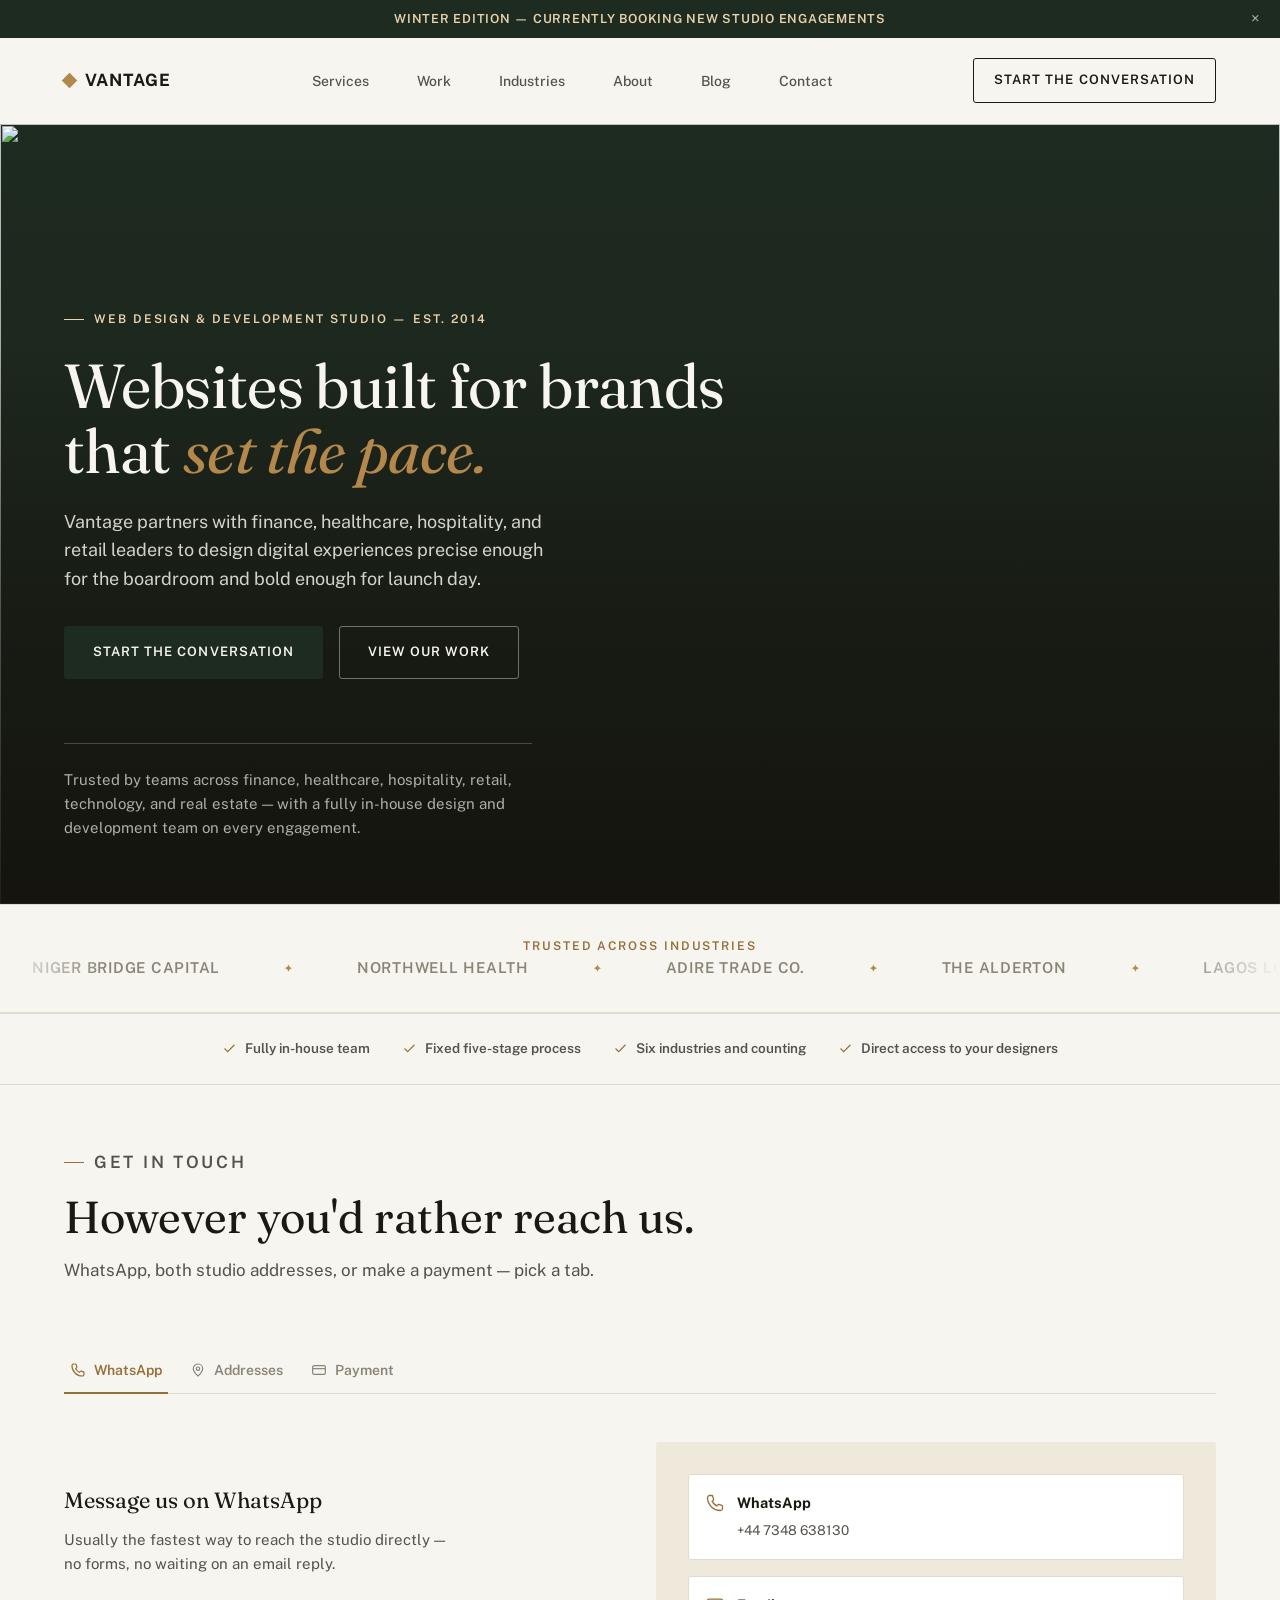
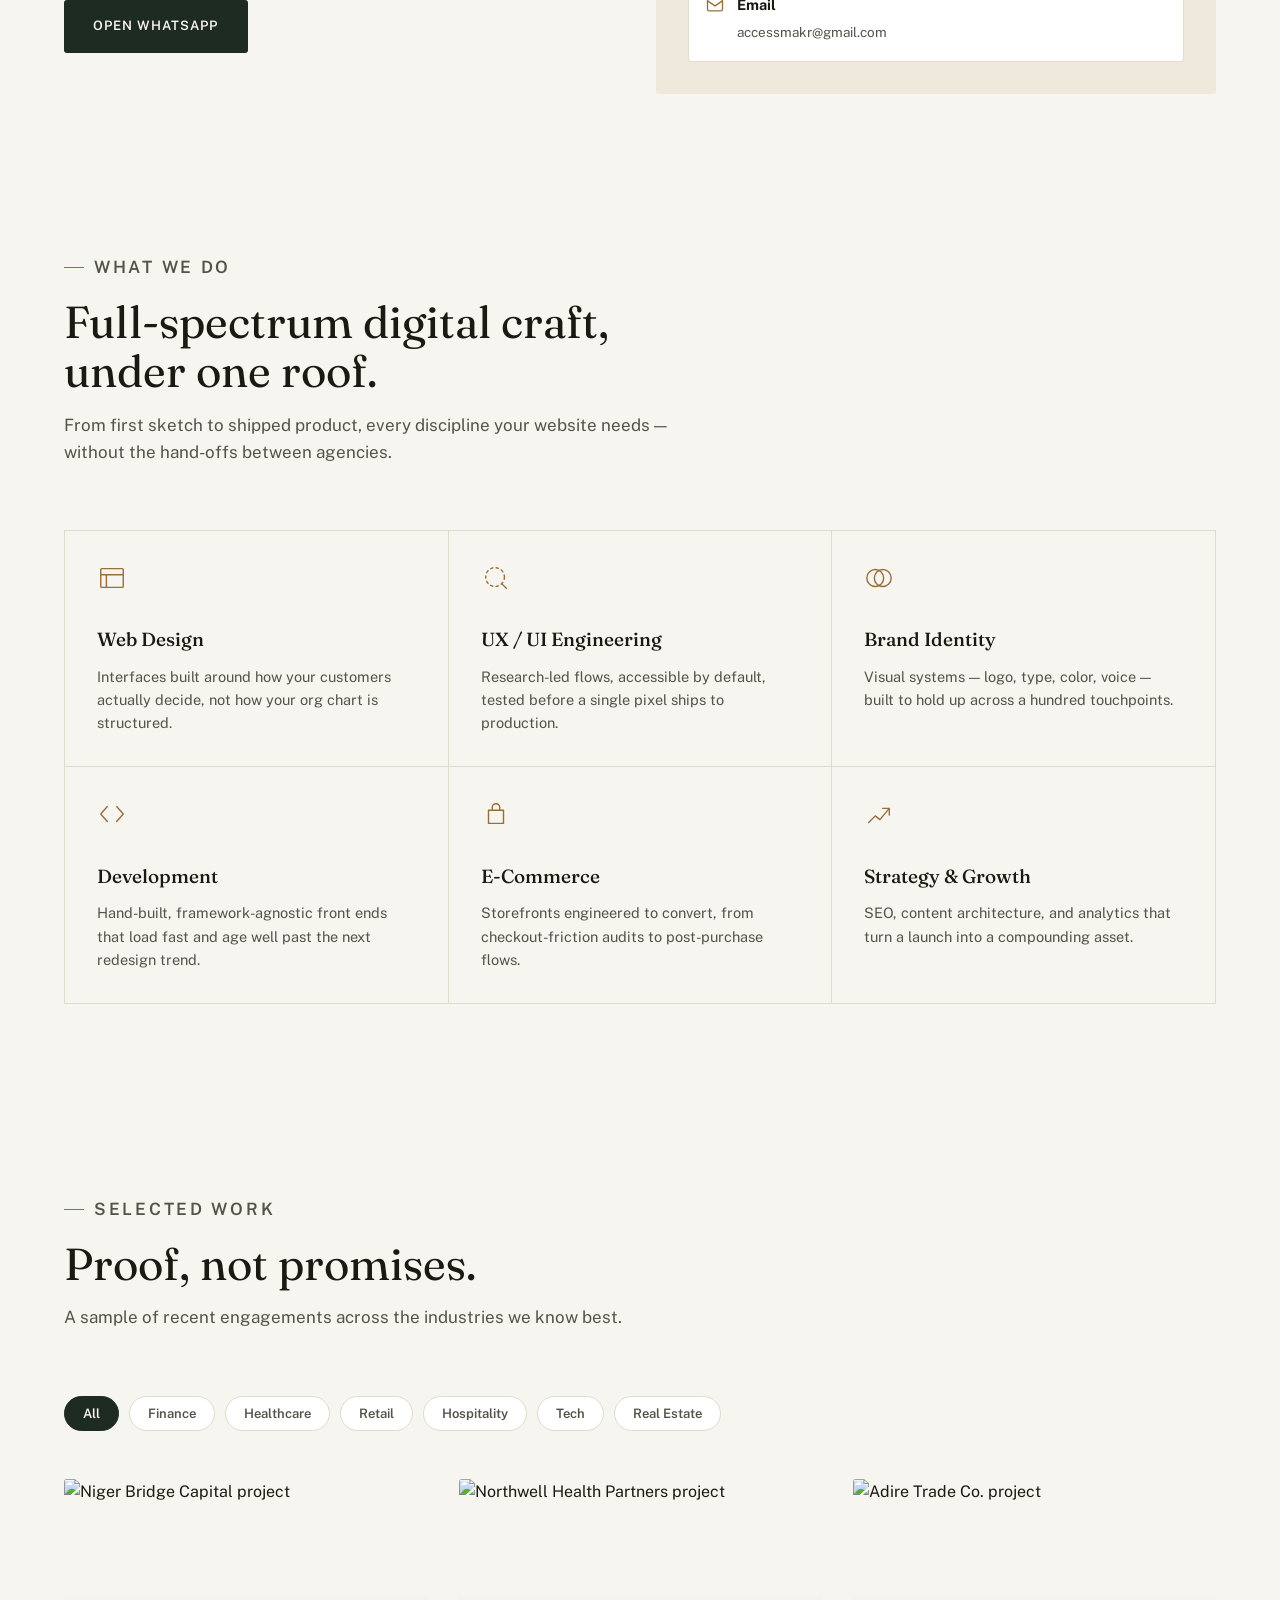
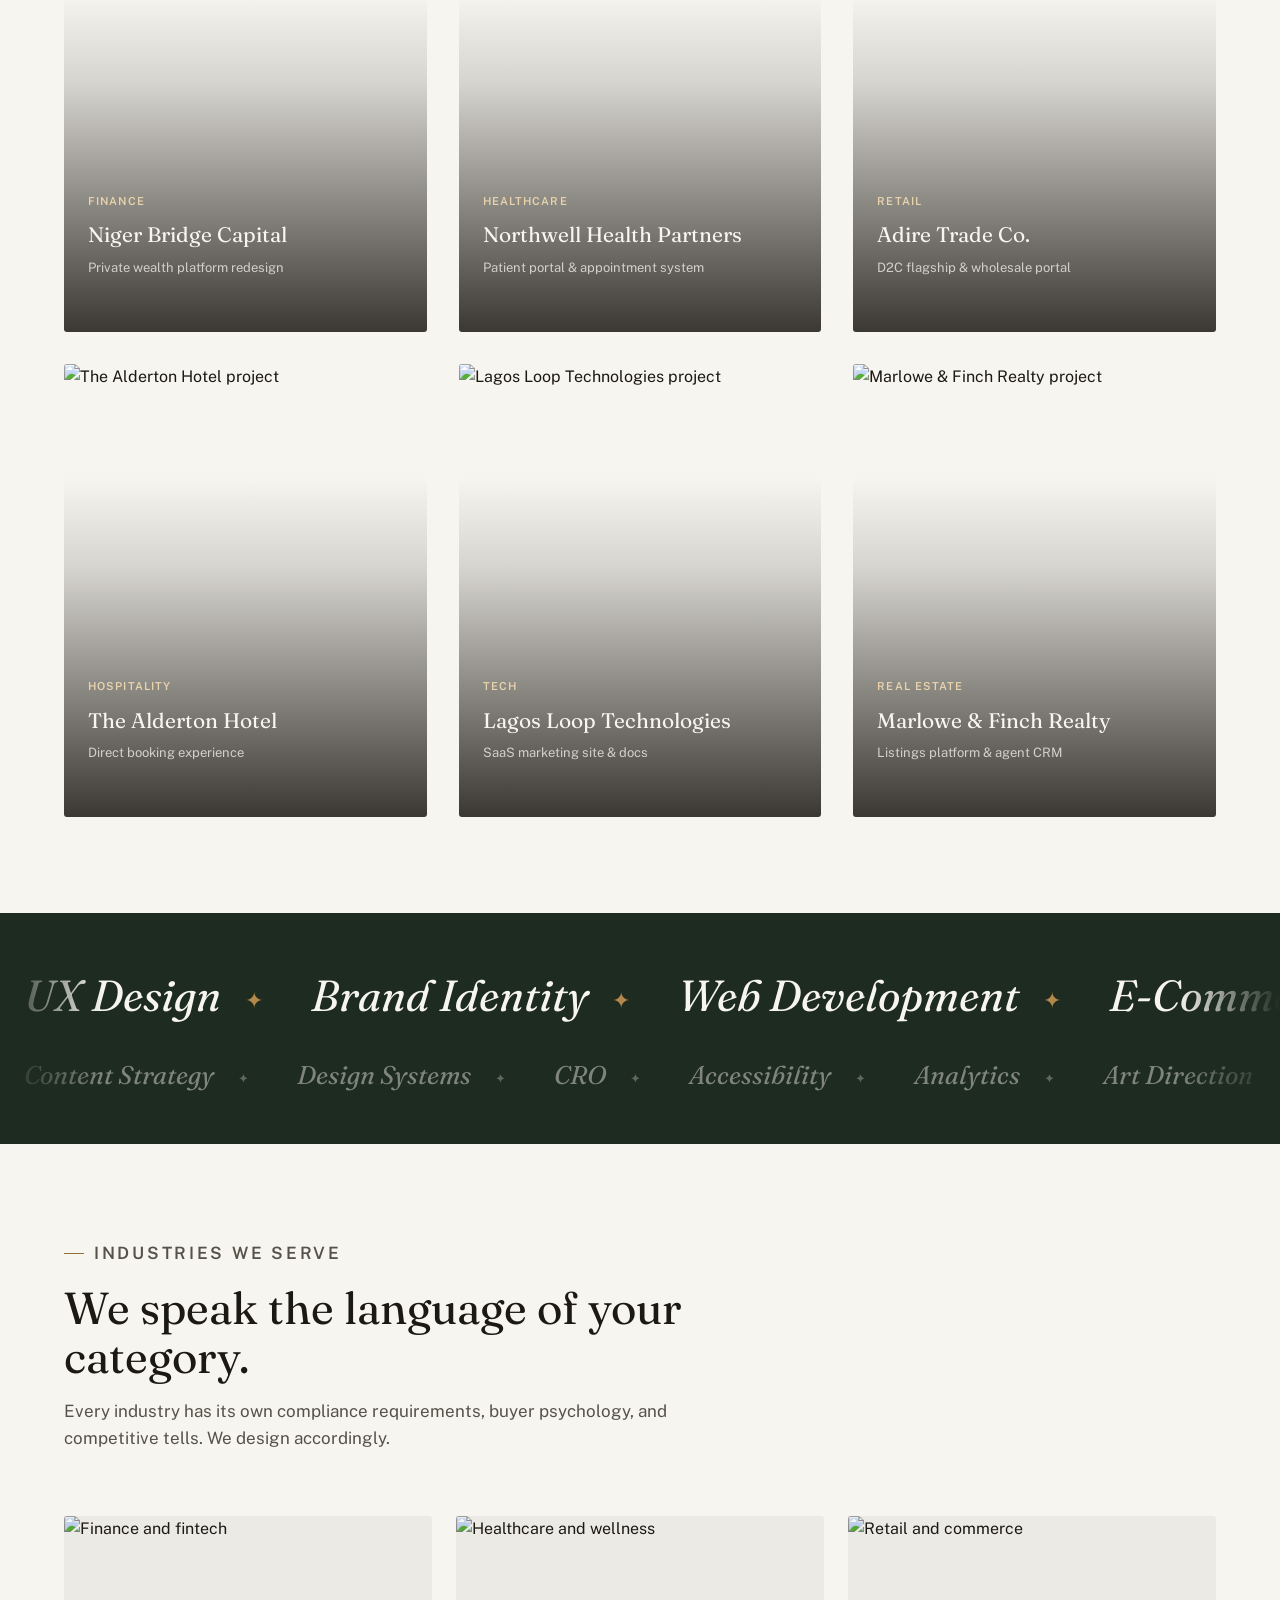
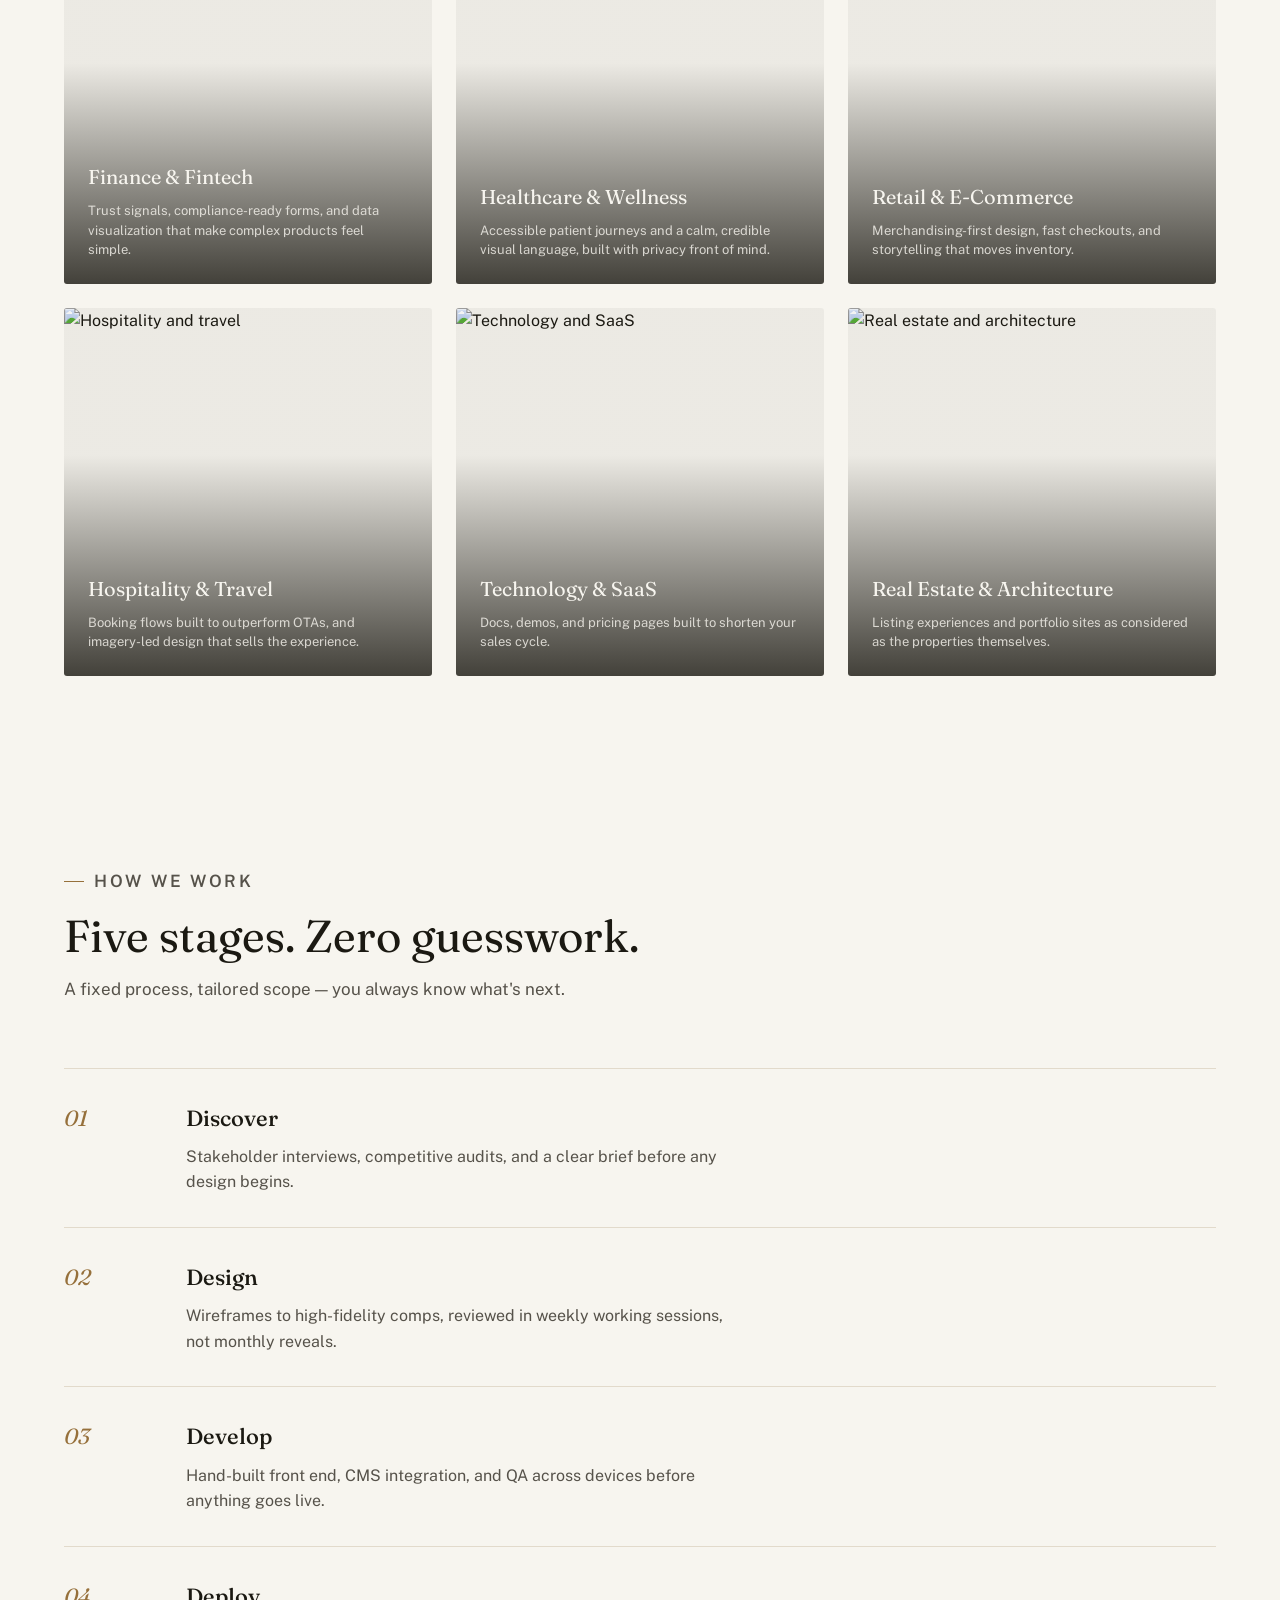
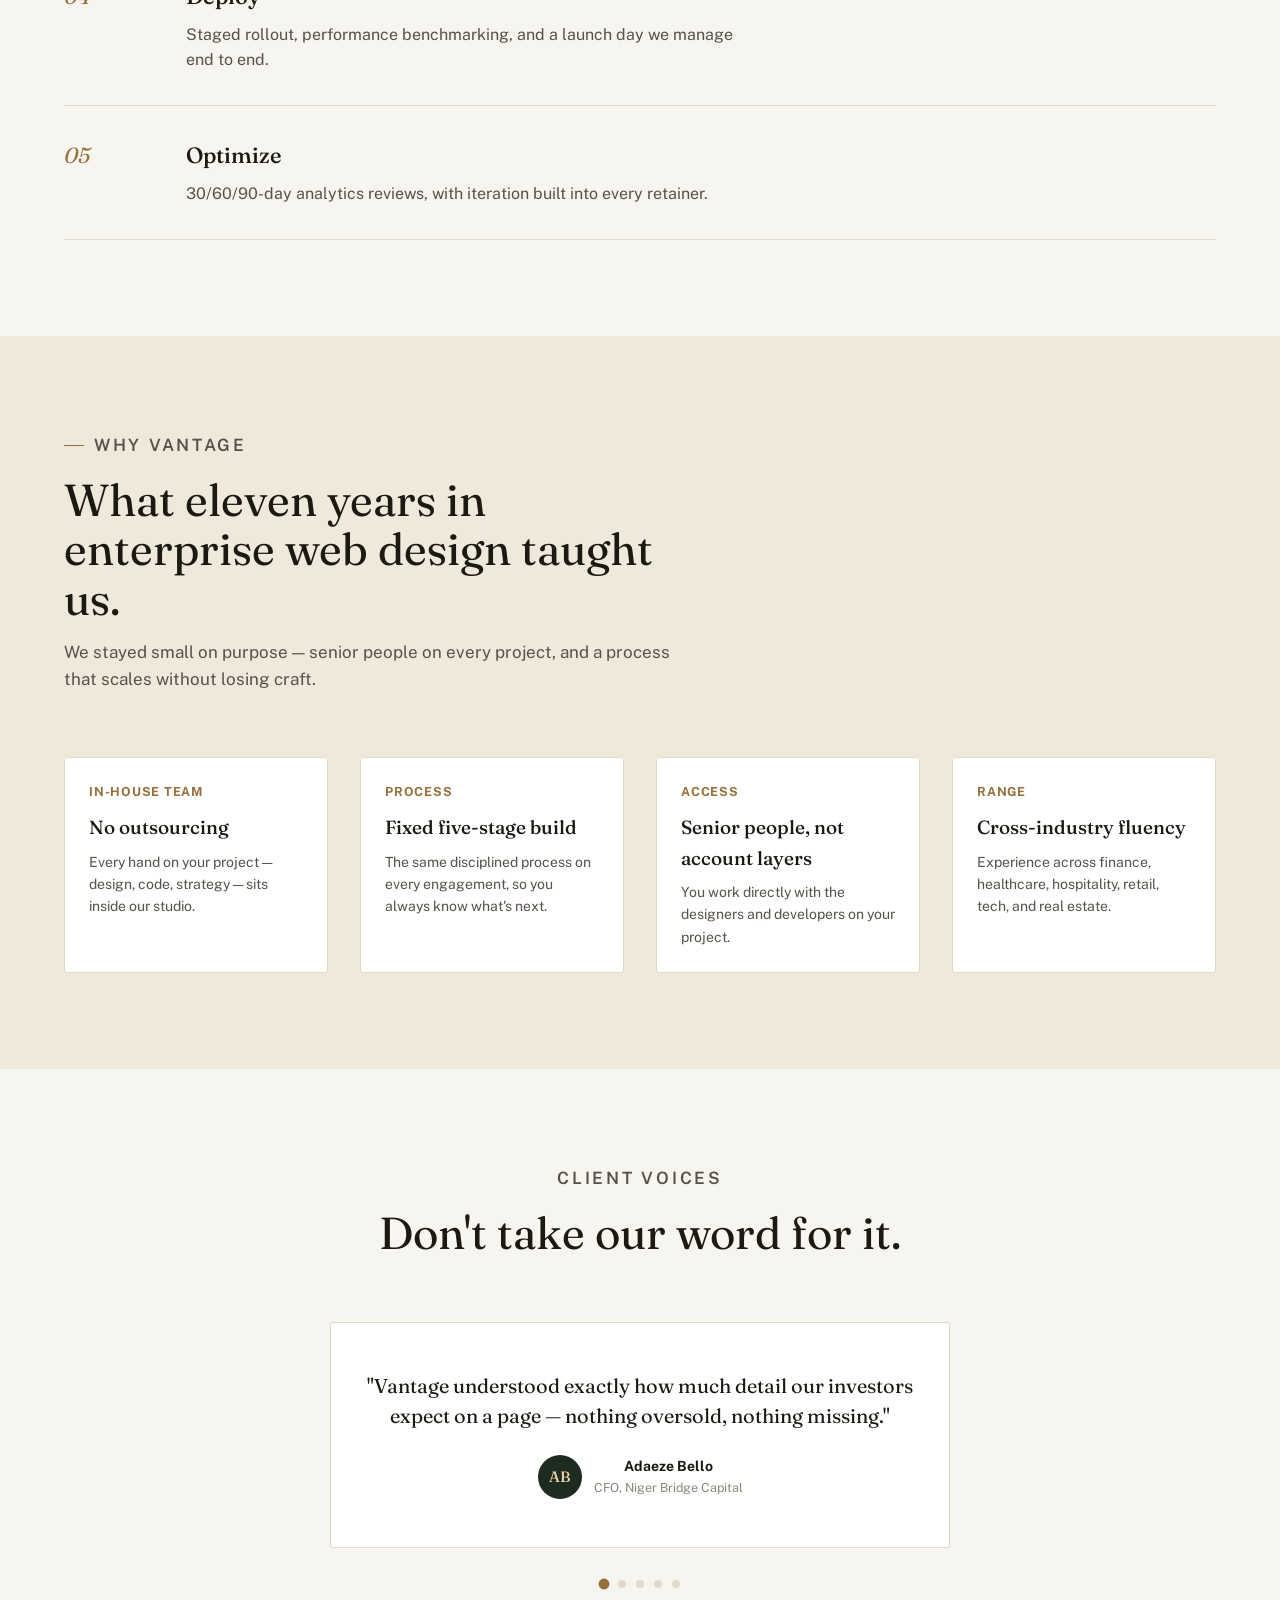
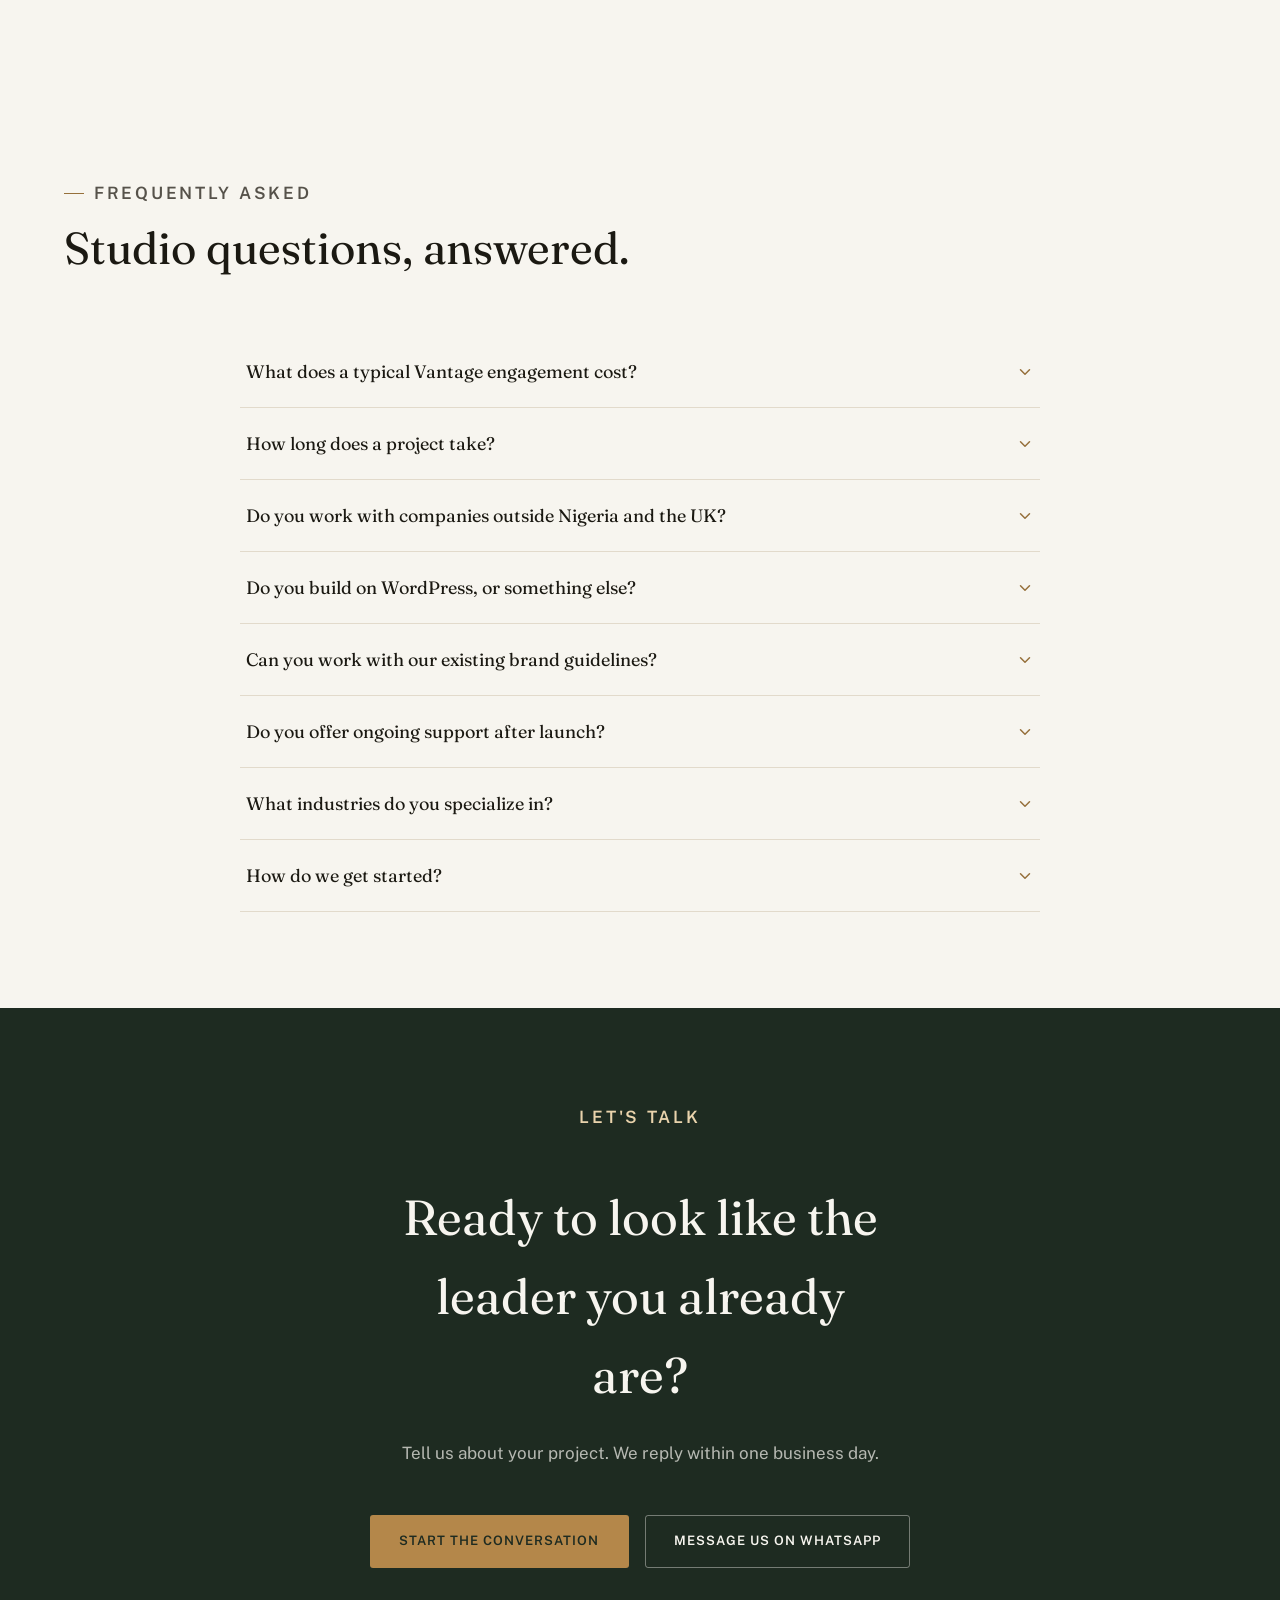
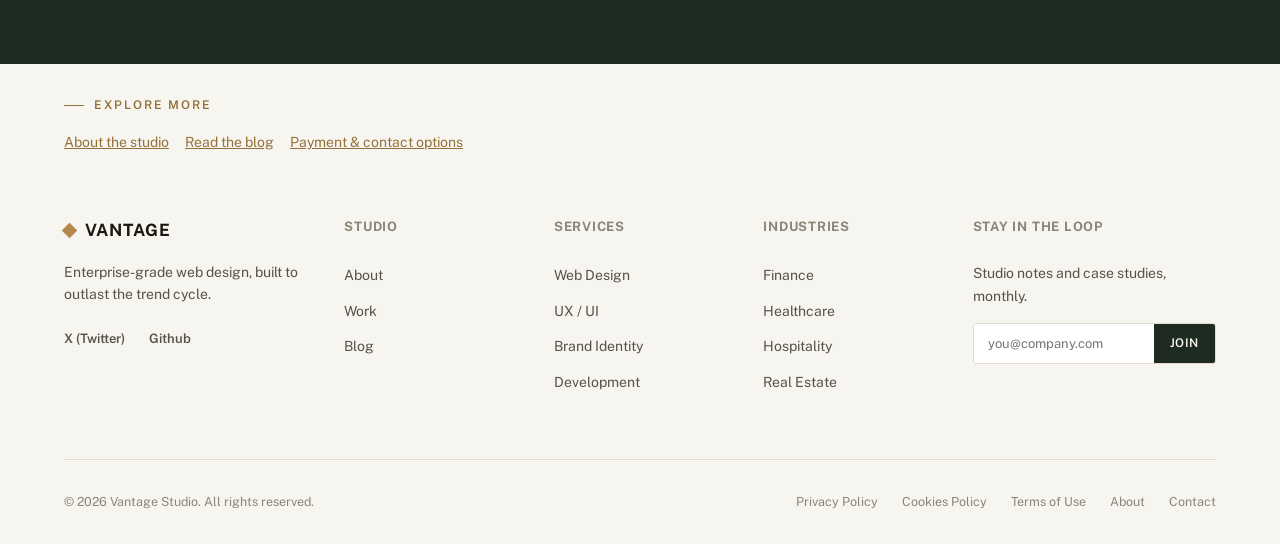
==== commit 38e0fd16: "Add files via upload" ====
--- a/index.html
+++ b/index.html
@@ -19,13 +19,13 @@
 <meta property="og:title" content="Vantage Studio — Enterprise Web Design & Development Agency">
 <meta property="og:description" content="Enterprise-grade websites for finance, healthcare, hospitality, retail, tech, and real estate brands.">
 <meta property="og:url" content="https://vantageweb.site/">
-<meta property="og:image" content="https://loremflickr.com/1200/630/workspace,office,minimal/all?lock=901">
+<meta property="og:image" content="images/home-og.jpg">
 
 <!-- Twitter -->
 <meta name="twitter:card" content="summary_large_image">
 <meta name="twitter:title" content="Vantage Studio — Enterprise Web Design & Development Agency">
 <meta name="twitter:description" content="Enterprise-grade websites for finance, healthcare, hospitality, retail, tech, and real estate brands.">
-<meta name="twitter:image" content="https://loremflickr.com/1200/630/workspace,office,minimal/all?lock=901">
+<meta name="twitter:image" content="images/home-og.jpg">
 
 <!-- Geo (Abuja studio location — refine to exact coordinates once confirmed) -->
 <meta name="geo.placename" content="Abuja, Nigeria">
@@ -37,7 +37,6 @@
 
 <link rel="preconnect" href="https://fonts.googleapis.com">
 <link rel="preconnect" href="https://fonts.gstatic.com" crossorigin>
-<link rel="preconnect" href="https://loremflickr.com">
 <link href="https://fonts.googleapis.com/css2?family=Fraunces:ital,opsz,wght@0,9..144,300;0,9..144,400;0,9..144,500;0,9..144,600;1,9..144,400;1,9..144,500&family=Public+Sans:wght@300;400;500;600;700&display=swap" rel="stylesheet">
 <link rel="stylesheet" href="css/styles.css">
 
@@ -123,11 +122,11 @@
 
 <header class="hero" id="top">
   <div class="hero__carousel" aria-hidden="true">
-    <img class="hero__slide is-active" src="https://loremflickr.com/1920/1200/workspace,minimal,office/all?lock=101" alt="" fetchpriority="high">
-    <img class="hero__slide" data-src="https://loremflickr.com/1920/1200/architecture,glass,building/all?lock=102" alt="">
-    <img class="hero__slide" data-src="https://loremflickr.com/1920/1200/meeting,business,team/all?lock=103" alt="">
-    <img class="hero__slide" data-src="https://loremflickr.com/1920/1200/office,skyline,city/all?lock=105" alt="">
-    <img class="hero__slide" data-src="https://loremflickr.com/1920/1200/studio,design,interior/all?lock=106" alt="">
+    <img class="hero__slide is-active" src="images/hero-1.jpg" alt="" fetchpriority="high">
+    <img class="hero__slide" data-src="images/hero-2.jpg" alt="">
+    <img class="hero__slide" data-src="images/hero-3.jpg" alt="">
+    <img class="hero__slide" data-src="images/hero-4.jpg" alt="">
+    <img class="hero__slide" data-src="images/hero-5.jpg" alt="">
   </div>
   <div class="hero__overlay"></div>
   <div class="wrap hero__content">
@@ -316,7 +315,7 @@
     <!-- Sample project names/results below are placeholder content — replace with real case studies before launch. -->
     <div class="work__grid reveal">
       <a class="work-card" href="contact.html" data-industry="finance">
-        <img src="https://loremflickr.com/700/900/Lagos,finance,skyline/all?lock=201" alt="Niger Bridge Capital project" loading="lazy">
+        <img src="images/work-finance.jpg" alt="Niger Bridge Capital project" loading="lazy">
         <div class="work-card__overlay">
           <span class="work-card__tag">Finance</span>
           <h3 class="work-card__title">Niger Bridge Capital</h3>
@@ -325,7 +324,7 @@
         </div>
       </a>
       <a class="work-card" href="contact.html" data-industry="healthcare">
-        <img src="https://loremflickr.com/700/900/hospital,healthcare,clean/all?lock=202" alt="Northwell Health Partners project" loading="lazy">
+        <img src="images/work-healthcare.jpg" alt="Northwell Health Partners project" loading="lazy">
         <div class="work-card__overlay">
           <span class="work-card__tag">Healthcare</span>
           <h3 class="work-card__title">Northwell Health Partners</h3>
@@ -334,7 +333,7 @@
         </div>
       </a>
       <a class="work-card" href="contact.html" data-industry="retail">
-        <img src="https://loremflickr.com/700/900/Africa,textile,market/all?lock=203" alt="Adire Trade Co. project" loading="lazy">
+        <img src="images/work-retail.jpg" alt="Adire Trade Co. project" loading="lazy">
         <div class="work-card__overlay">
           <span class="work-card__tag">Retail</span>
           <h3 class="work-card__title">Adire Trade Co.</h3>
@@ -343,7 +342,7 @@
         </div>
       </a>
       <a class="work-card" href="contact.html" data-industry="hospitality">
-        <img src="https://loremflickr.com/700/900/hotel,lobby,luxury/all?lock=204" alt="The Alderton Hotel project" loading="lazy">
+        <img src="images/work-hospitality.jpg" alt="The Alderton Hotel project" loading="lazy">
         <div class="work-card__overlay">
           <span class="work-card__tag">Hospitality</span>
           <h3 class="work-card__title">The Alderton Hotel</h3>
@@ -352,7 +351,7 @@
         </div>
       </a>
       <a class="work-card" href="contact.html" data-industry="tech">
-        <img src="https://loremflickr.com/700/900/Lagos,office,startup/all?lock=205" alt="Lagos Loop Technologies project" loading="lazy">
+        <img src="images/work-tech.jpg" alt="Lagos Loop Technologies project" loading="lazy">
         <div class="work-card__overlay">
           <span class="work-card__tag">Tech</span>
           <h3 class="work-card__title">Lagos Loop Technologies</h3>
@@ -361,7 +360,7 @@
         </div>
       </a>
       <a class="work-card" href="contact.html" data-industry="realestate">
-        <img src="https://loremflickr.com/700/900/architecture,house,modern/all?lock=206" alt="Marlowe & Finch Realty project" loading="lazy">
+        <img src="images/work-realestate.jpg" alt="Marlowe & Finch Realty project" loading="lazy">
         <div class="work-card__overlay">
           <span class="work-card__tag">Real Estate</span>
           <h3 class="work-card__title">Marlowe &amp; Finch Realty</h3>
@@ -397,27 +396,27 @@
     </div>
     <div class="industries__grid reveal">
       <div class="industry-card">
-        <img src="https://loremflickr.com/600/600/finance,bank,office/all?lock=301" alt="Finance and fintech" loading="lazy">
+        <img src="images/industry-finance.jpg" alt="Finance and fintech" loading="lazy">
         <div class="industry-card__overlay"><h3>Finance &amp; Fintech</h3><p>Trust signals, compliance-ready forms, and data visualization that make complex products feel simple.</p></div>
       </div>
       <div class="industry-card">
-        <img src="https://loremflickr.com/600/600/healthcare,clinic,wellness/all?lock=302" alt="Healthcare and wellness" loading="lazy">
+        <img src="images/industry-healthcare.jpg" alt="Healthcare and wellness" loading="lazy">
         <div class="industry-card__overlay"><h3>Healthcare &amp; Wellness</h3><p>Accessible patient journeys and a calm, credible visual language, built with privacy front of mind.</p></div>
       </div>
       <div class="industry-card">
-        <img src="https://loremflickr.com/600/600/retail,shopping,store/all?lock=303" alt="Retail and commerce" loading="lazy">
+        <img src="images/industry-retail.jpg" alt="Retail and commerce" loading="lazy">
         <div class="industry-card__overlay"><h3>Retail &amp; E-Commerce</h3><p>Merchandising-first design, fast checkouts, and storytelling that moves inventory.</p></div>
       </div>
       <div class="industry-card">
-        <img src="https://loremflickr.com/600/600/hospitality,resort,travel/all?lock=304" alt="Hospitality and travel" loading="lazy">
+        <img src="images/industry-hospitality.jpg" alt="Hospitality and travel" loading="lazy">
         <div class="industry-card__overlay"><h3>Hospitality &amp; Travel</h3><p>Booking flows built to outperform OTAs, and imagery-led design that sells the experience.</p></div>
       </div>
       <div class="industry-card">
-        <img src="https://loremflickr.com/600/600/technology,startup,office/all?lock=305" alt="Technology and SaaS" loading="lazy">
+        <img src="images/industry-tech.jpg" alt="Technology and SaaS" loading="lazy">
         <div class="industry-card__overlay"><h3>Technology &amp; SaaS</h3><p>Docs, demos, and pricing pages built to shorten your sales cycle.</p></div>
       </div>
       <div class="industry-card">
-        <img src="https://loremflickr.com/600/600/realestate,architecture,building/all?lock=306" alt="Real estate and architecture" loading="lazy">
+        <img src="images/industry-realestate.jpg" alt="Real estate and architecture" loading="lazy">
         <div class="industry-card__overlay"><h3>Real Estate &amp; Architecture</h3><p>Listing experiences and portfolio sites as considered as the properties themselves.</p></div>
       </div>
     </div>
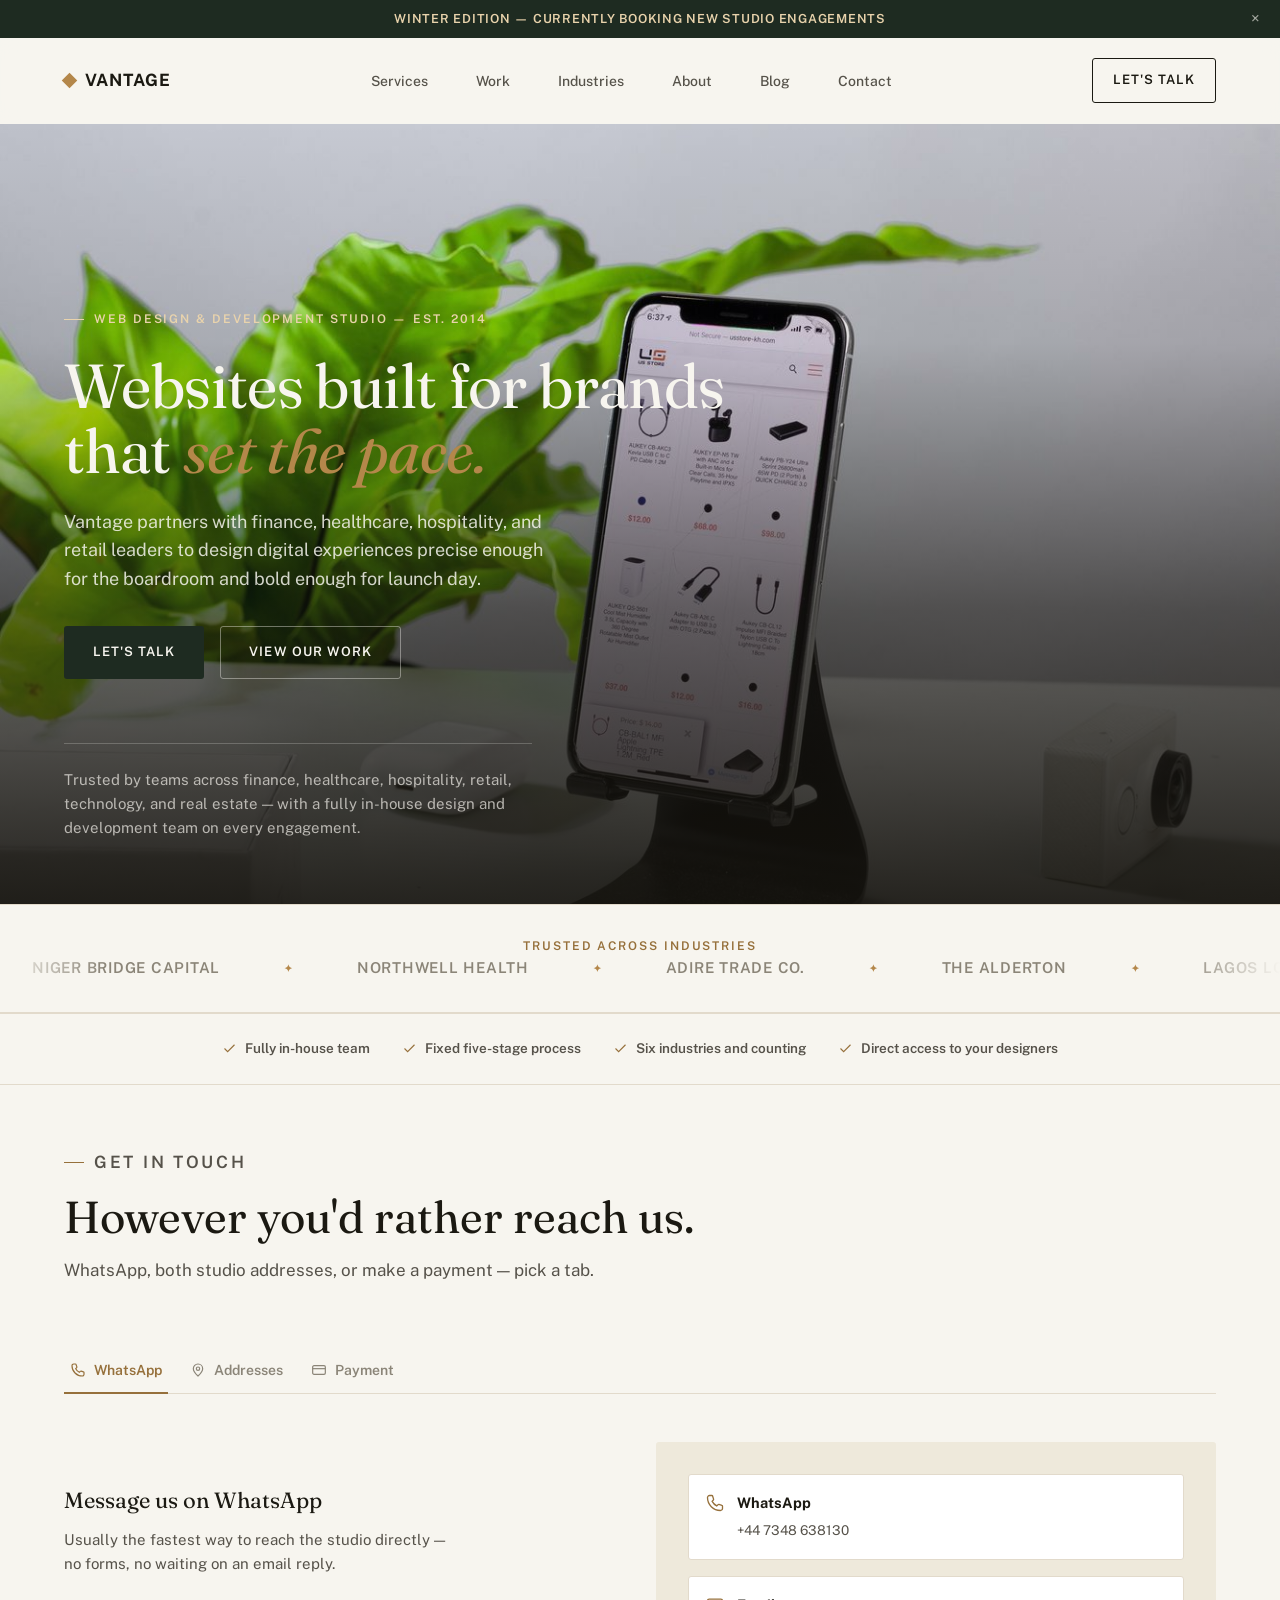
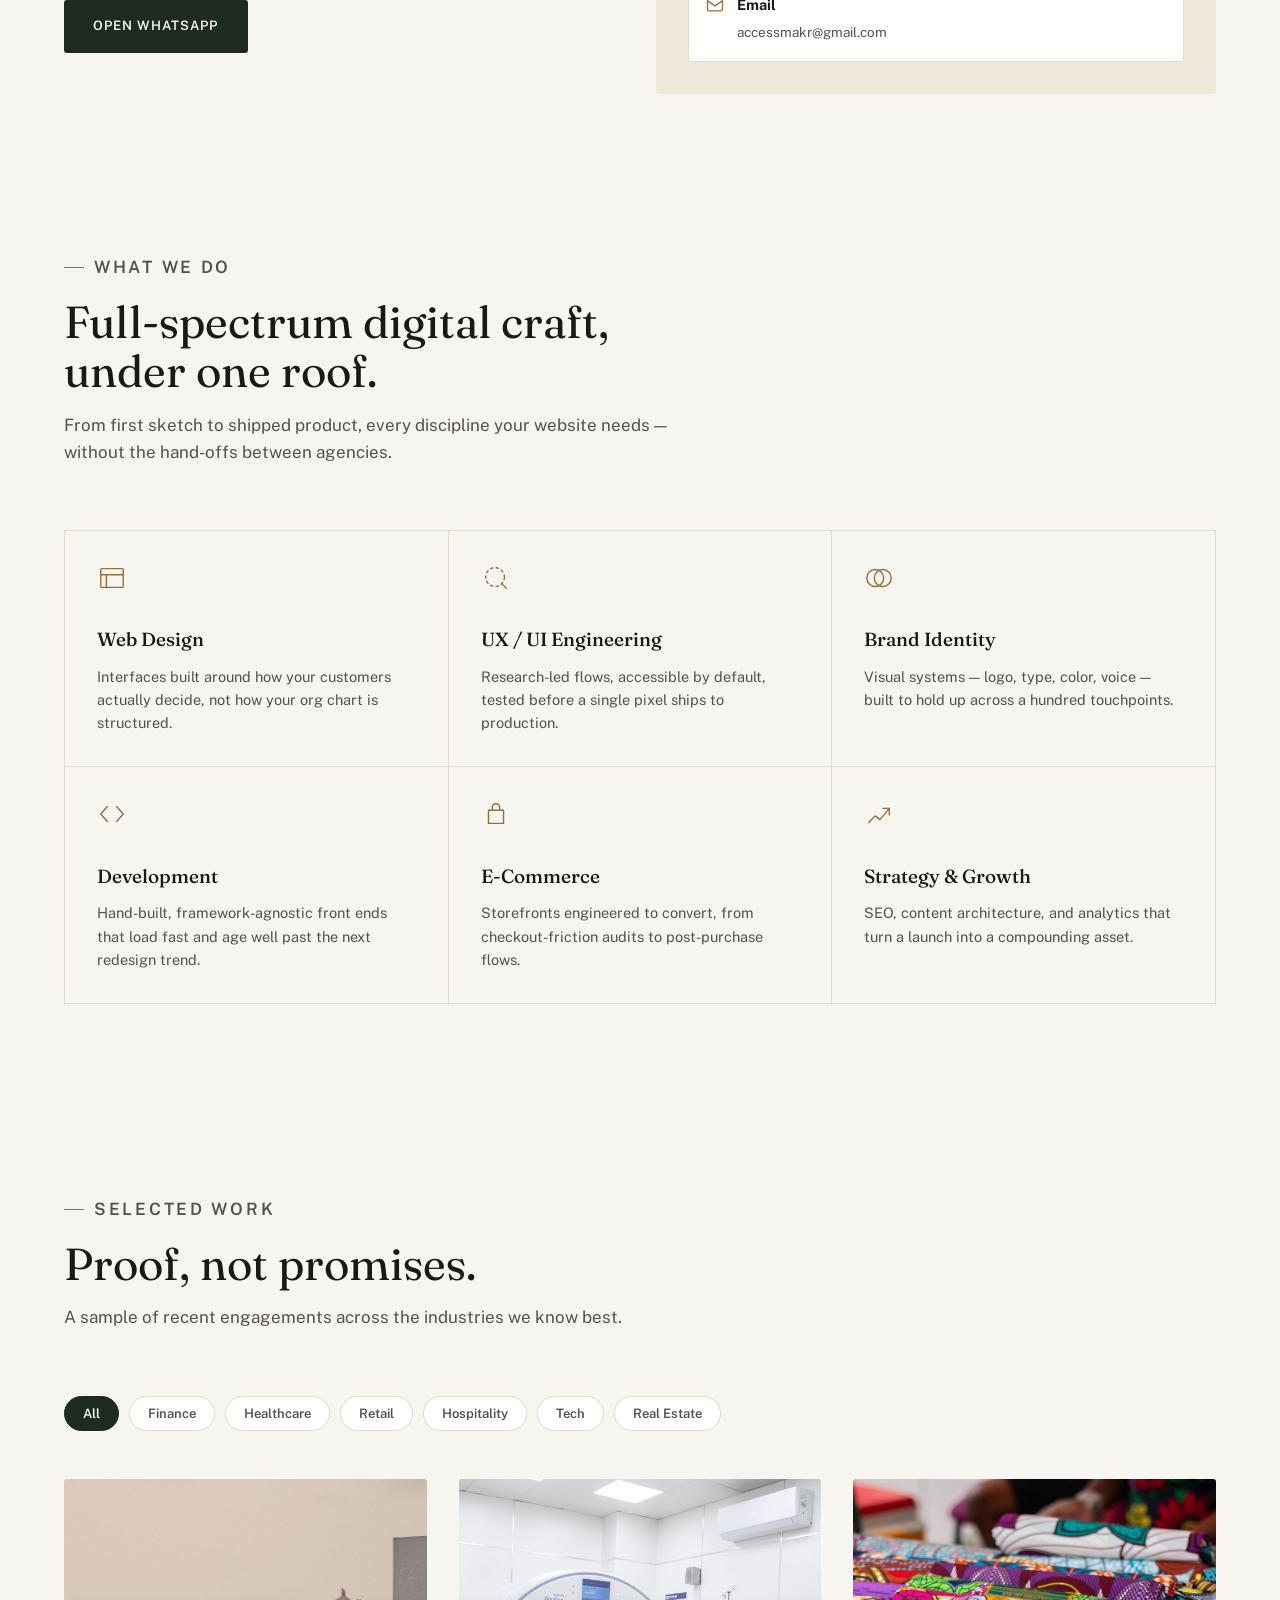
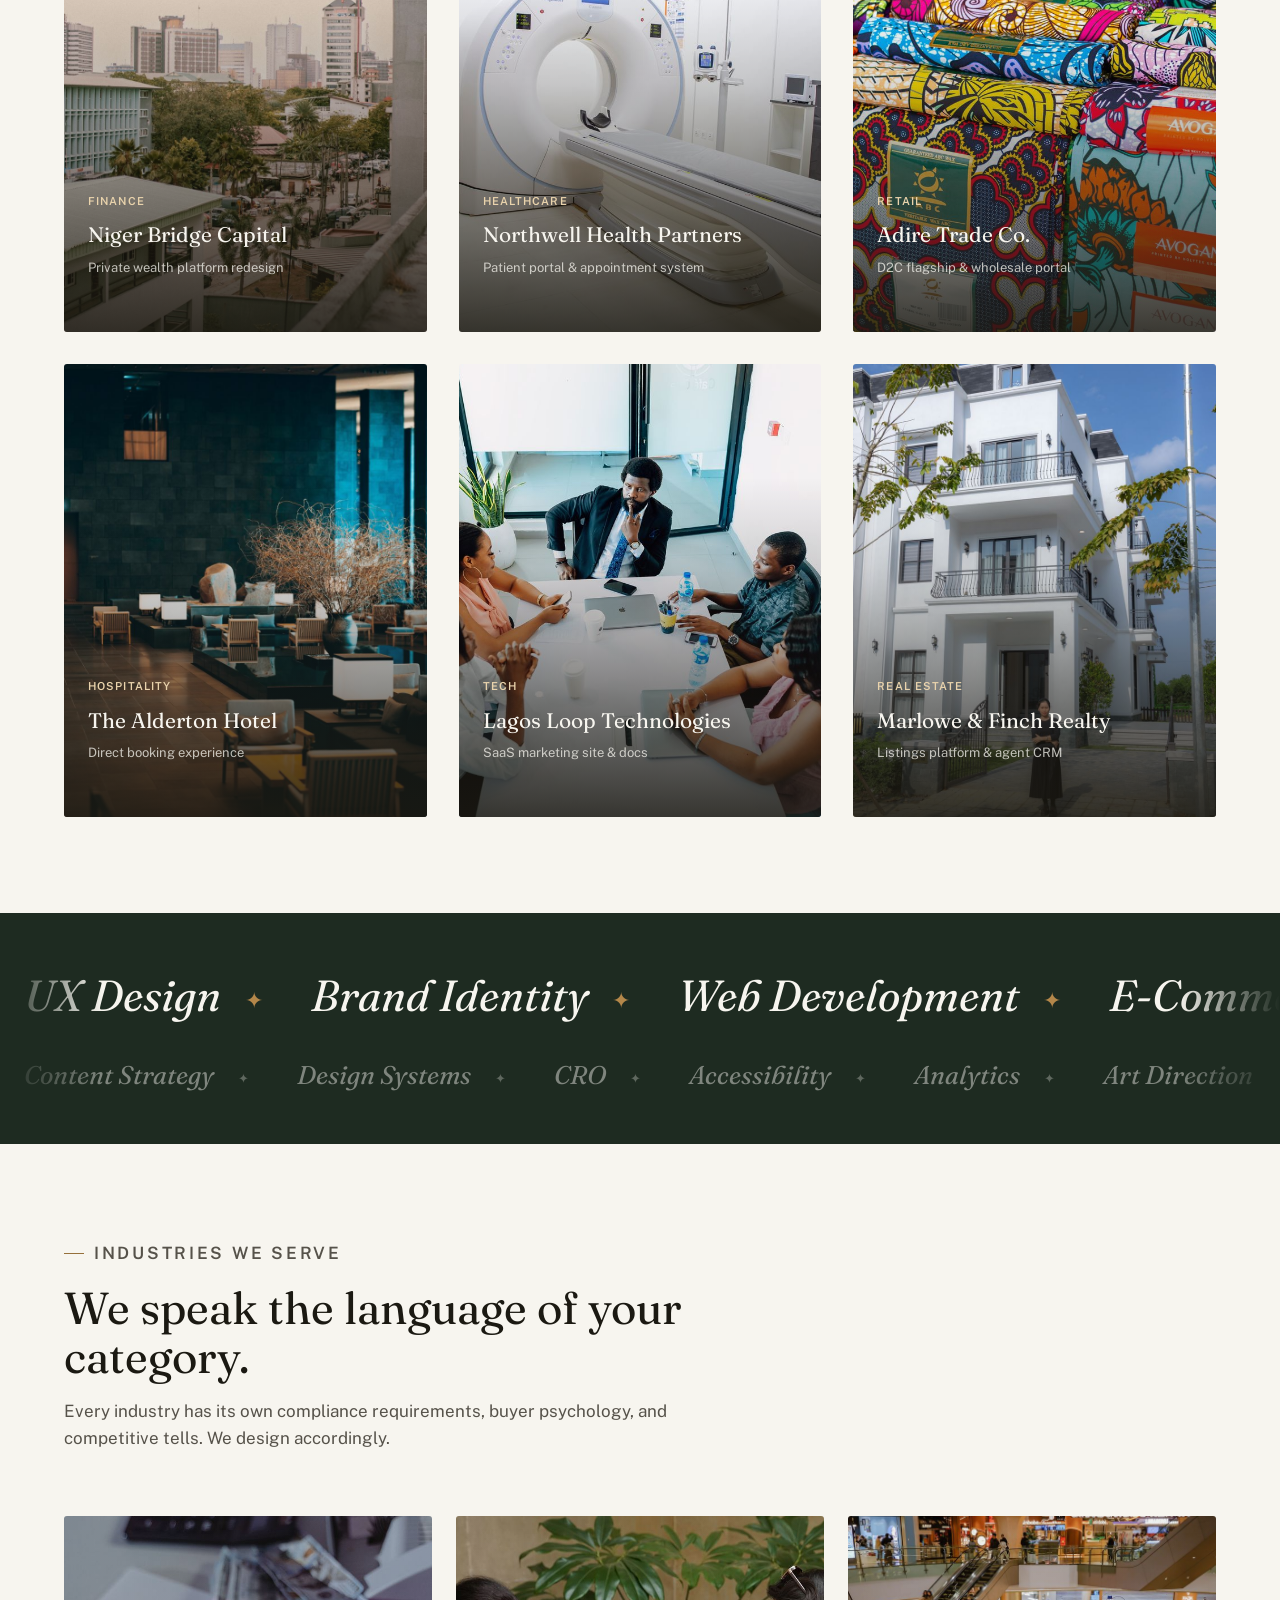
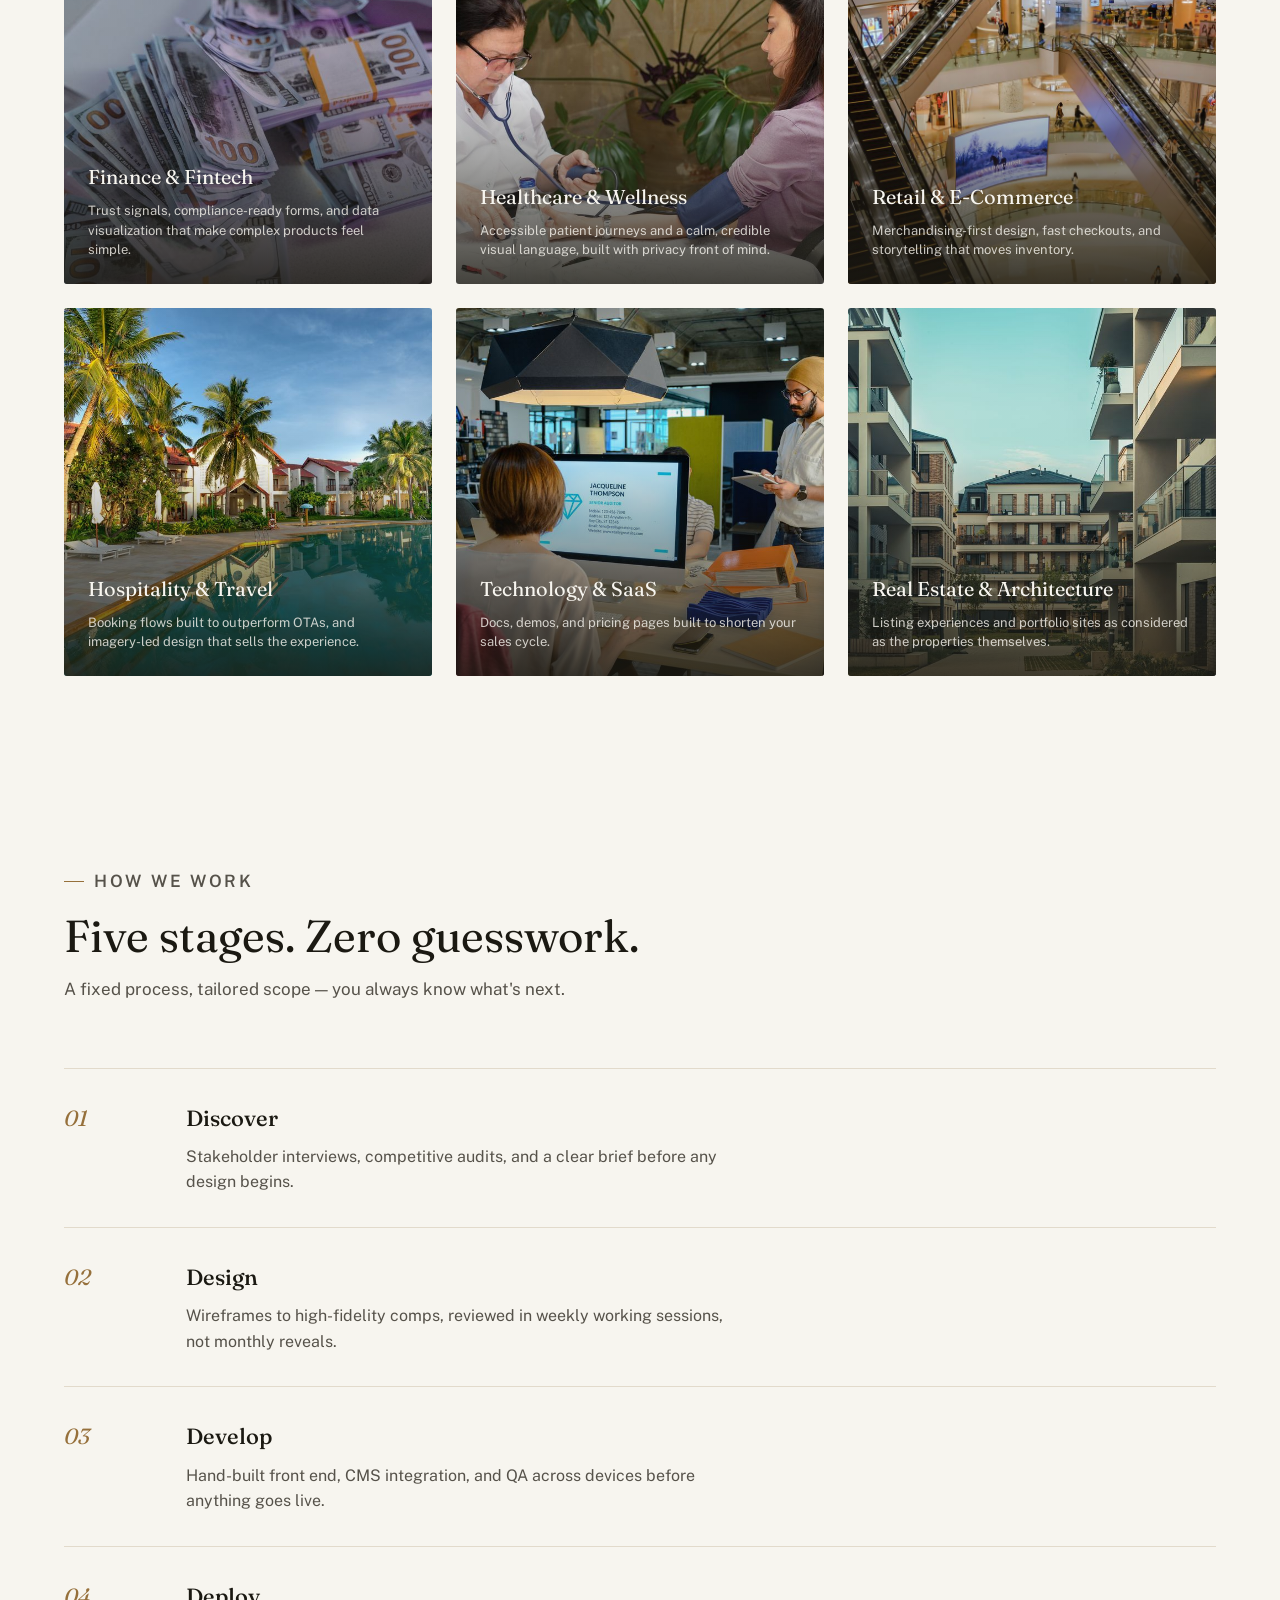
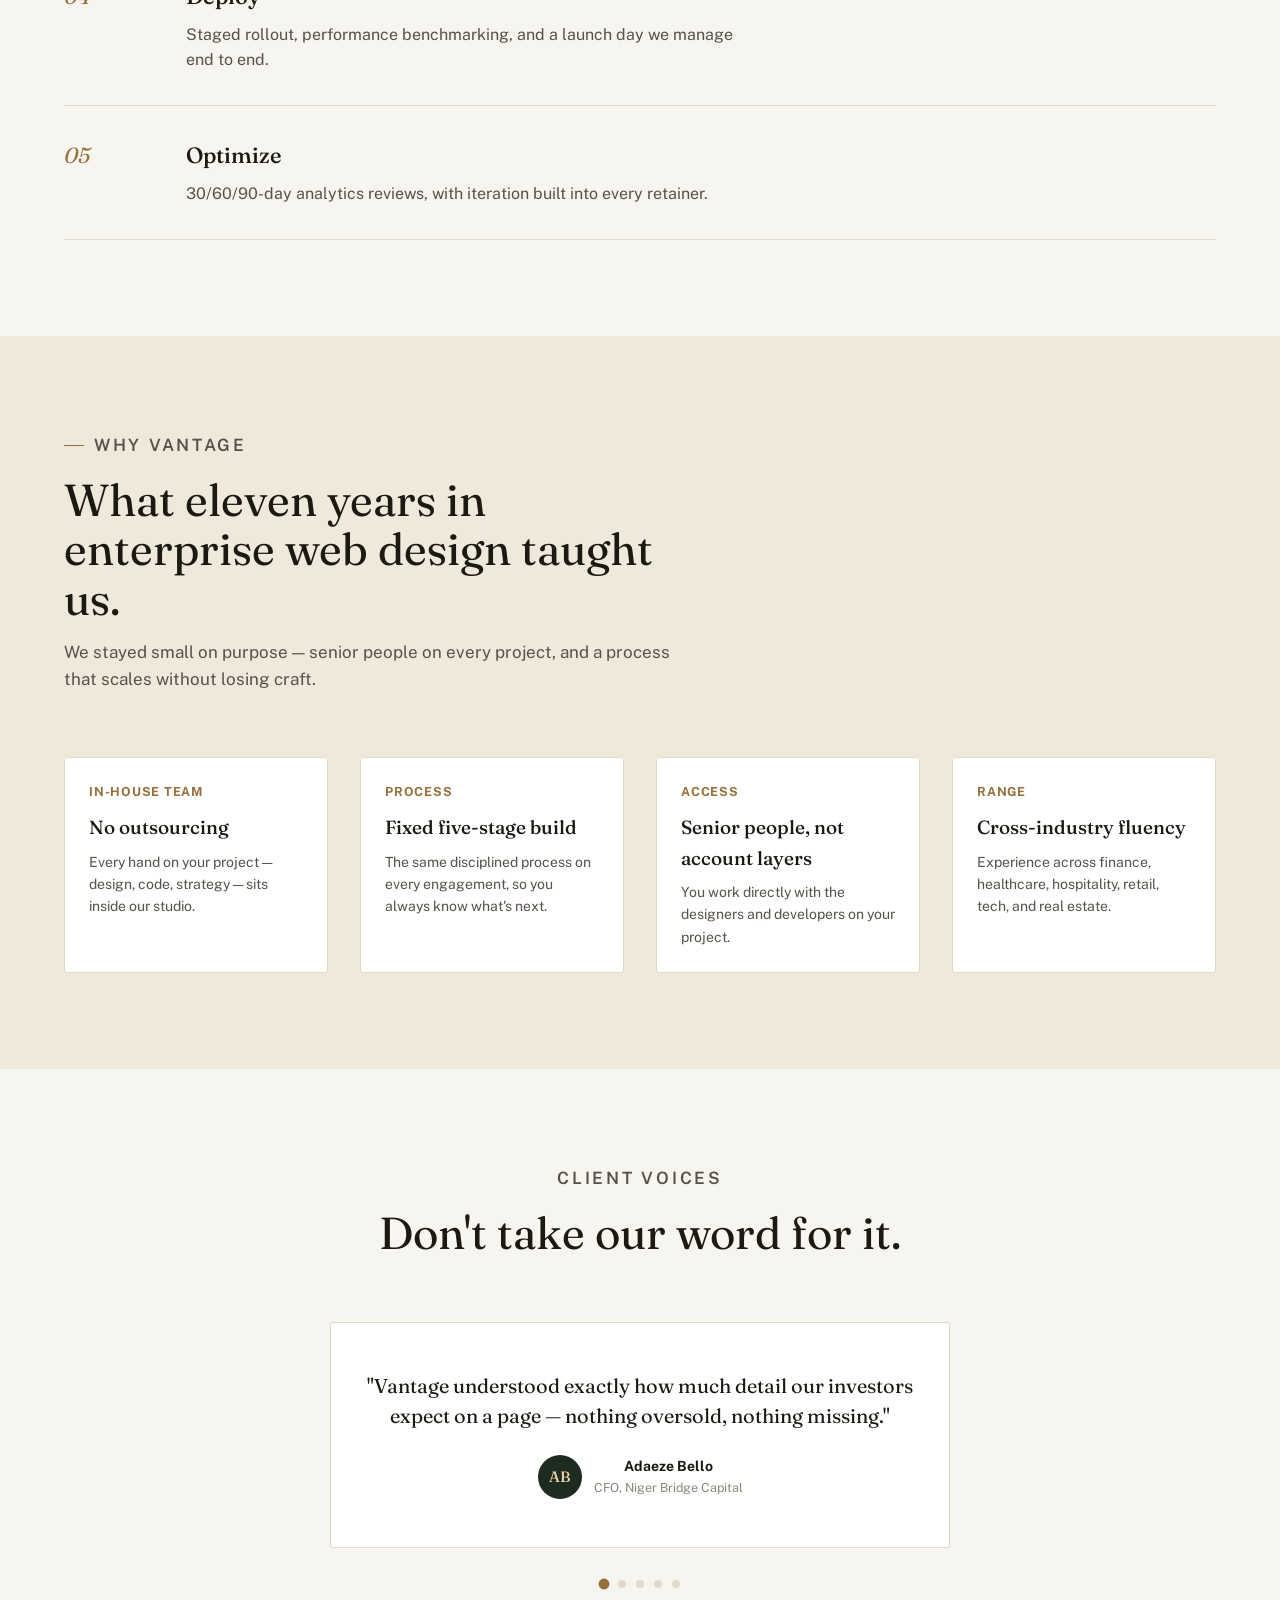
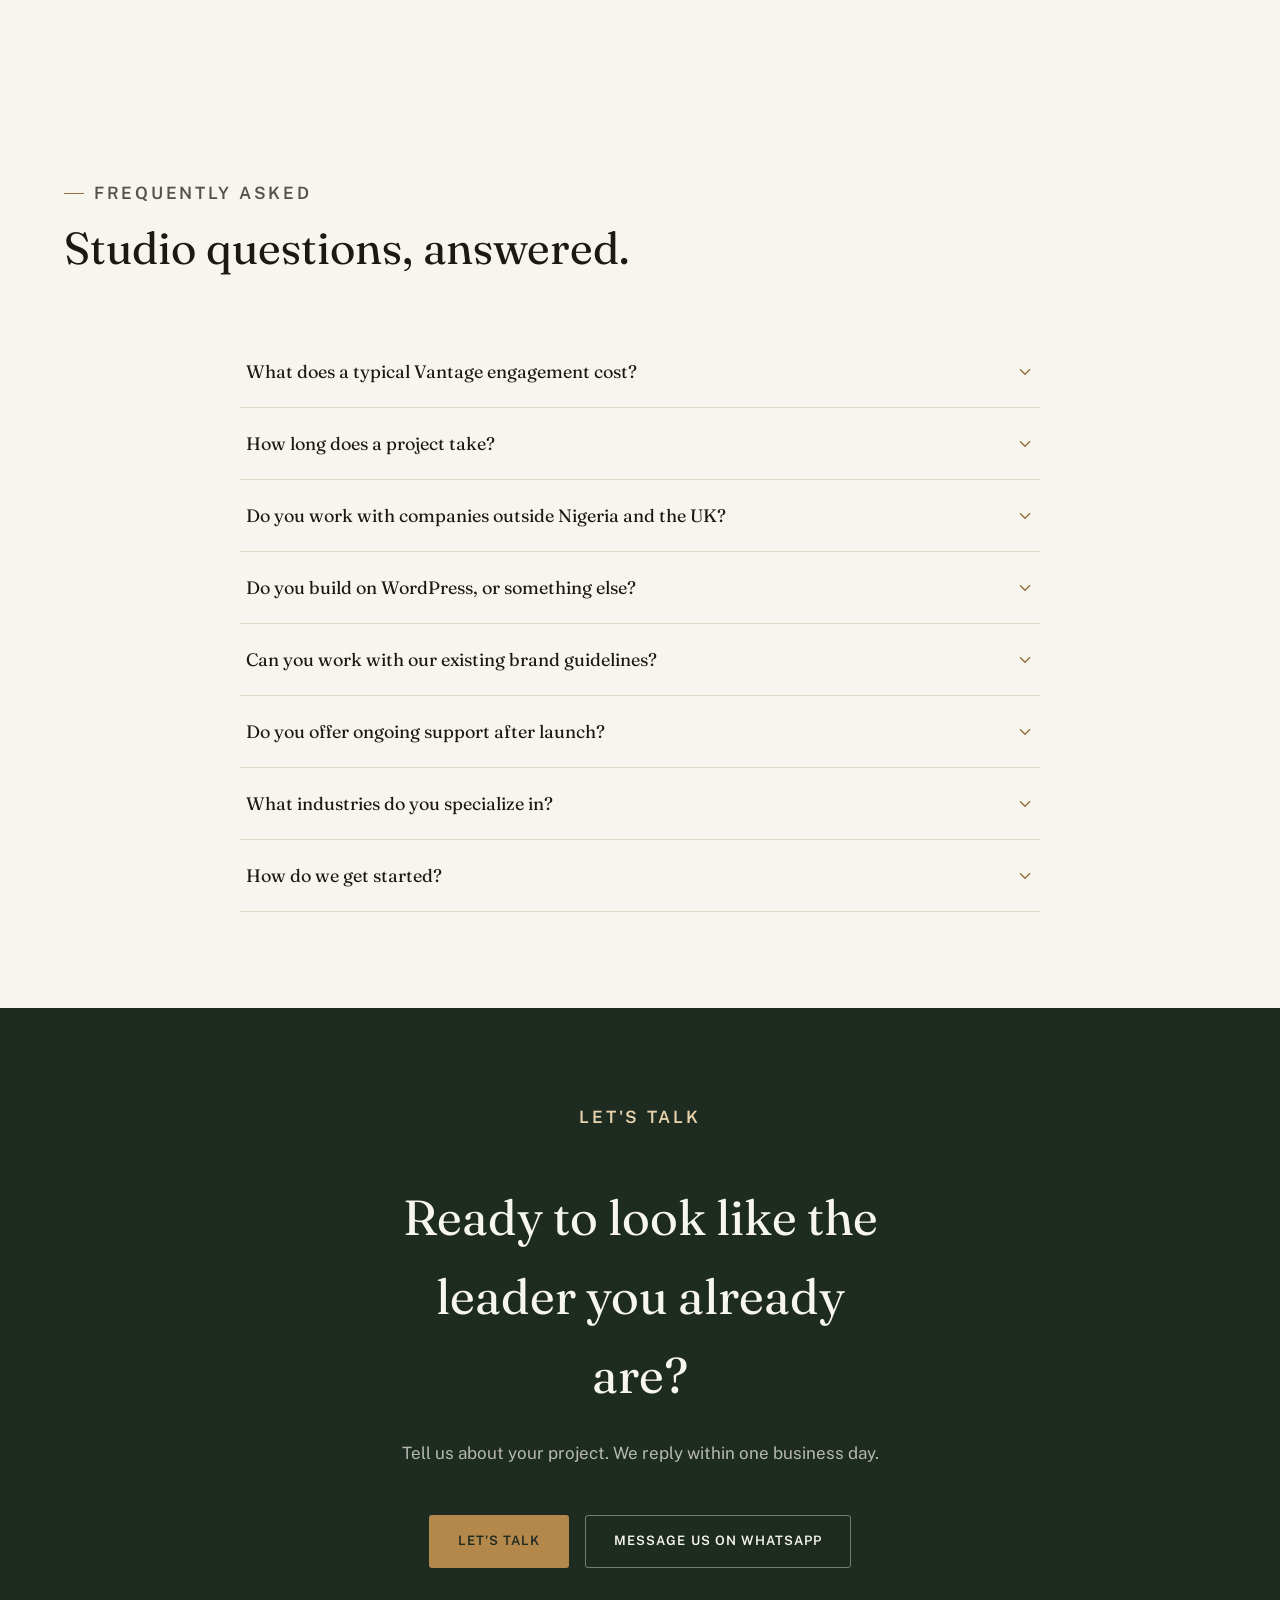
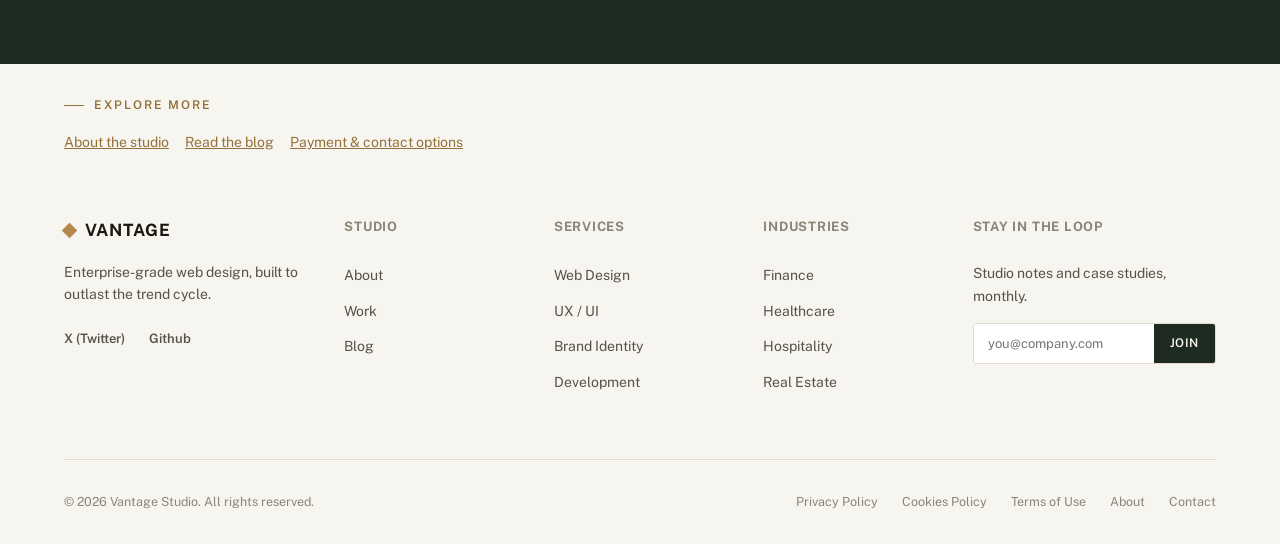
==== commit 47aff0e8: "Add files via upload" ====
--- a/index.html
+++ b/index.html
@@ -471,7 +471,7 @@
         </div>
         <div class="testi-card">
           <p class="testi-card__quote">"Our booking conversion hasn't looked like this since we opened. They understood hospitality, not just web design."</p>
-          <div class="testi-card__person"><div class="testi-card__avatar" aria-hidden="true">JC</div><div><b>Julian Cho</b><span>GM, The Alderton Hotel</span></div></div>
+          <div class="testi-card__person"><div class="testi-card__avatar" aria-hidden="true">JW</div><div><b>James Whitfield</b><span>GM, The Alderton Hotel</span></div></div>
         </div>
         <div class="testi-card">
           <p class="testi-card__quote">"Our signups outpaced every previous version of the site within the first month. They actually tested the flow before shipping it."</p>
@@ -479,7 +479,7 @@
         </div>
         <div class="testi-card">
           <p class="testi-card__quote">"The best vendor relationship we've had in eight years of running this company. Fast, precise, no hand-holding needed."</p>
-          <div class="testi-card__person"><div class="testi-card__avatar" aria-hidden="true">PN</div><div><b>Priya Nataraj</b><span>Marketing Director, Atlas Fintech</span></div></div>
+          <div class="testi-card__person"><div class="testi-card__avatar" aria-hidden="true">RS</div><div><b>Rebecca Stone</b><span>Marketing Director, Atlas Fintech</span></div></div>
         </div>
         <div class="testi-card">
           <p class="testi-card__quote">"They took our brand seriously without losing the energy that makes it ours. Nothing about the new site feels borrowed from somewhere else."</p>
@@ -556,7 +556,7 @@
       <div class="footer__col footer__news">
         <h4>Stay in the loop</h4>
         <p style="font-size:14px; color:var(--stone);">Studio notes and case studies, monthly.</p>
-        <form onsubmit="event.preventDefault(); showToast('Thanks — you are on the list.');">
+        <form>
           <input type="email" placeholder="you@company.com" required>
           <button type="submit">Join</button>
         </form>
--- a/css/styles.css
+++ b/css/styles.css
@@ -252,6 +252,14 @@
 .process__num{ font-family: var(--display); font-size: 22px; color: var(--champagne-deep); font-style:italic; }
 .process__body h3{ font-size:22px; font-weight:500; margin-bottom:8px; }
 .process__body p{ color: var(--stone); max-width:56ch; }
+
+/* ---------- LEADERSHIP / TEAM ---------- */
+.team__grid{ display:grid; grid-template-columns: repeat(auto-fit, minmax(220px, 260px)); gap: var(--sp-5); justify-content:center; max-width: 900px; margin-inline:auto; }
+.team-card{ text-align:center; }
+.team-card__photo{ width:140px; height:140px; border-radius:50%; object-fit:cover; margin-inline:auto; margin-bottom: var(--sp-3); border: 4px solid var(--card); box-shadow: 0 20px 40px -25px rgba(27,25,18,0.4); display:block; }
+.team-card h3{ font-size:19px; margin-bottom:4px; }
+.team-card span{ display:block; font-size:12px; font-weight:700; text-transform:uppercase; letter-spacing:.06em; color: var(--champagne-deep); margin-bottom:10px; }
+.team-card p{ font-size:14px; color: var(--stone); max-width:30ch; margin-inline:auto; }
 
 /* ---------- QUALITATIVE DIFFERENTIATORS (replaces numeric stat cards) ---------- */
 .why{ background: var(--porcelain-deep); }
@@ -299,6 +307,12 @@
 .quick-answer{ background: var(--card); border:1px solid var(--line); border-left: 4px solid var(--champagne); border-radius: var(--radius); padding: var(--sp-3) var(--sp-4); margin-block: var(--sp-4) var(--sp-6); }
 .quick-answer h2{ font-size:14px; text-transform:uppercase; letter-spacing:.08em; color: var(--champagne-deep); margin-bottom:10px; font-family: var(--body); font-weight:700; }
 .quick-answer p{ font-size:17px; color: var(--ink); line-height:1.6; }
+
+.toc{ background: var(--porcelain-deep); border-radius: var(--radius); padding: var(--sp-3) var(--sp-4); margin-block: var(--sp-4) var(--sp-5); }
+.toc__title{ font-size:12px; font-weight:700; text-transform:uppercase; letter-spacing:.06em; color: var(--champagne-deep); margin-bottom:10px; }
+.toc ol{ list-style:decimal; padding-left:1.2em; display:grid; gap:6px; margin:0; }
+.toc a{ font-size:14.5px; color: var(--ink); text-decoration:underline; text-underline-offset:2px; }
+.toc a:hover{ color: var(--champagne-deep); }
 
 /* ---------- ARTICLE / BLOG CONTENT ---------- */
 .article-head{ padding-block: var(--sp-6) var(--sp-4); }
@@ -462,17 +476,21 @@
 }
 @media (max-width: 720px){
   .hero{ min-height: min(72vh, 560px); }
+  .nav__inner{ flex-wrap:wrap; }
   .nav__links{
-    position:fixed; top:68px; right:0; bottom:0; left:auto;
-    width: min(78vw, 340px);
-    background: var(--porcelain);
-    box-shadow: -24px 0 48px -24px rgba(27,25,18,0.3);
-    flex-direction:column; align-items:flex-start; gap: var(--sp-3);
-    padding: var(--sp-4) var(--sp-3);
-    transform: translateX(100%); transition: transform .3s ease; overflow-y:auto;
+    display:none;
+    order:10;
+    width:100%;
+    flex-direction:column;
+    align-items:flex-start;
+    gap: 2px;
+    padding-block: var(--sp-3);
+    margin-top: var(--sp-2);
+    border-top:1px solid var(--line);
   }
-  .nav__links.is-open{ transform: translateX(0); }
-  .nav__links a{ font-size:20px; }
+  .nav__links.is-open{ display:flex; animation: tabFadeIn .3s ease; }
+  .nav__links li{ width:100%; }
+  .nav__links a{ display:block; width:100%; font-size:17px; padding-block:10px; }
   .nav__burger{ display:flex; }
   .nav__right .btn--ghost{ display:none; }
   .services__grid{ grid-template-columns: 1fr; }
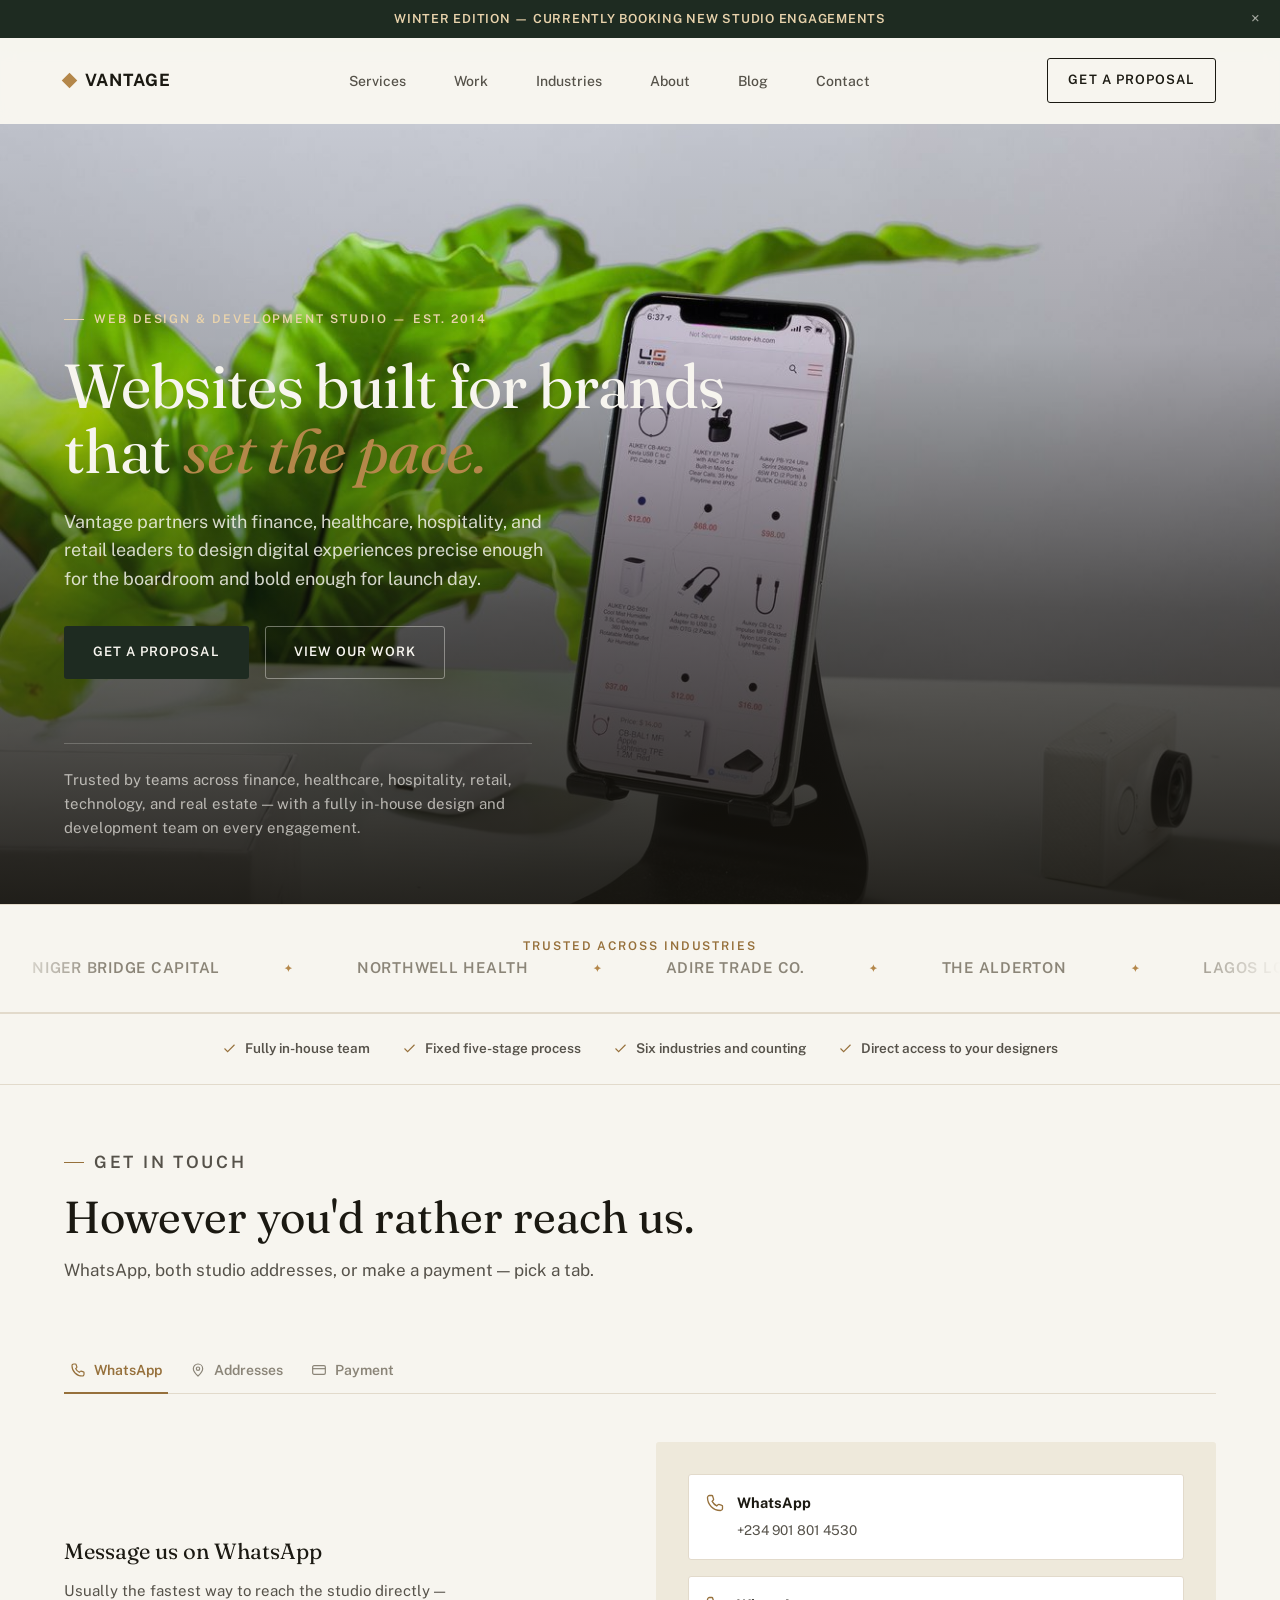
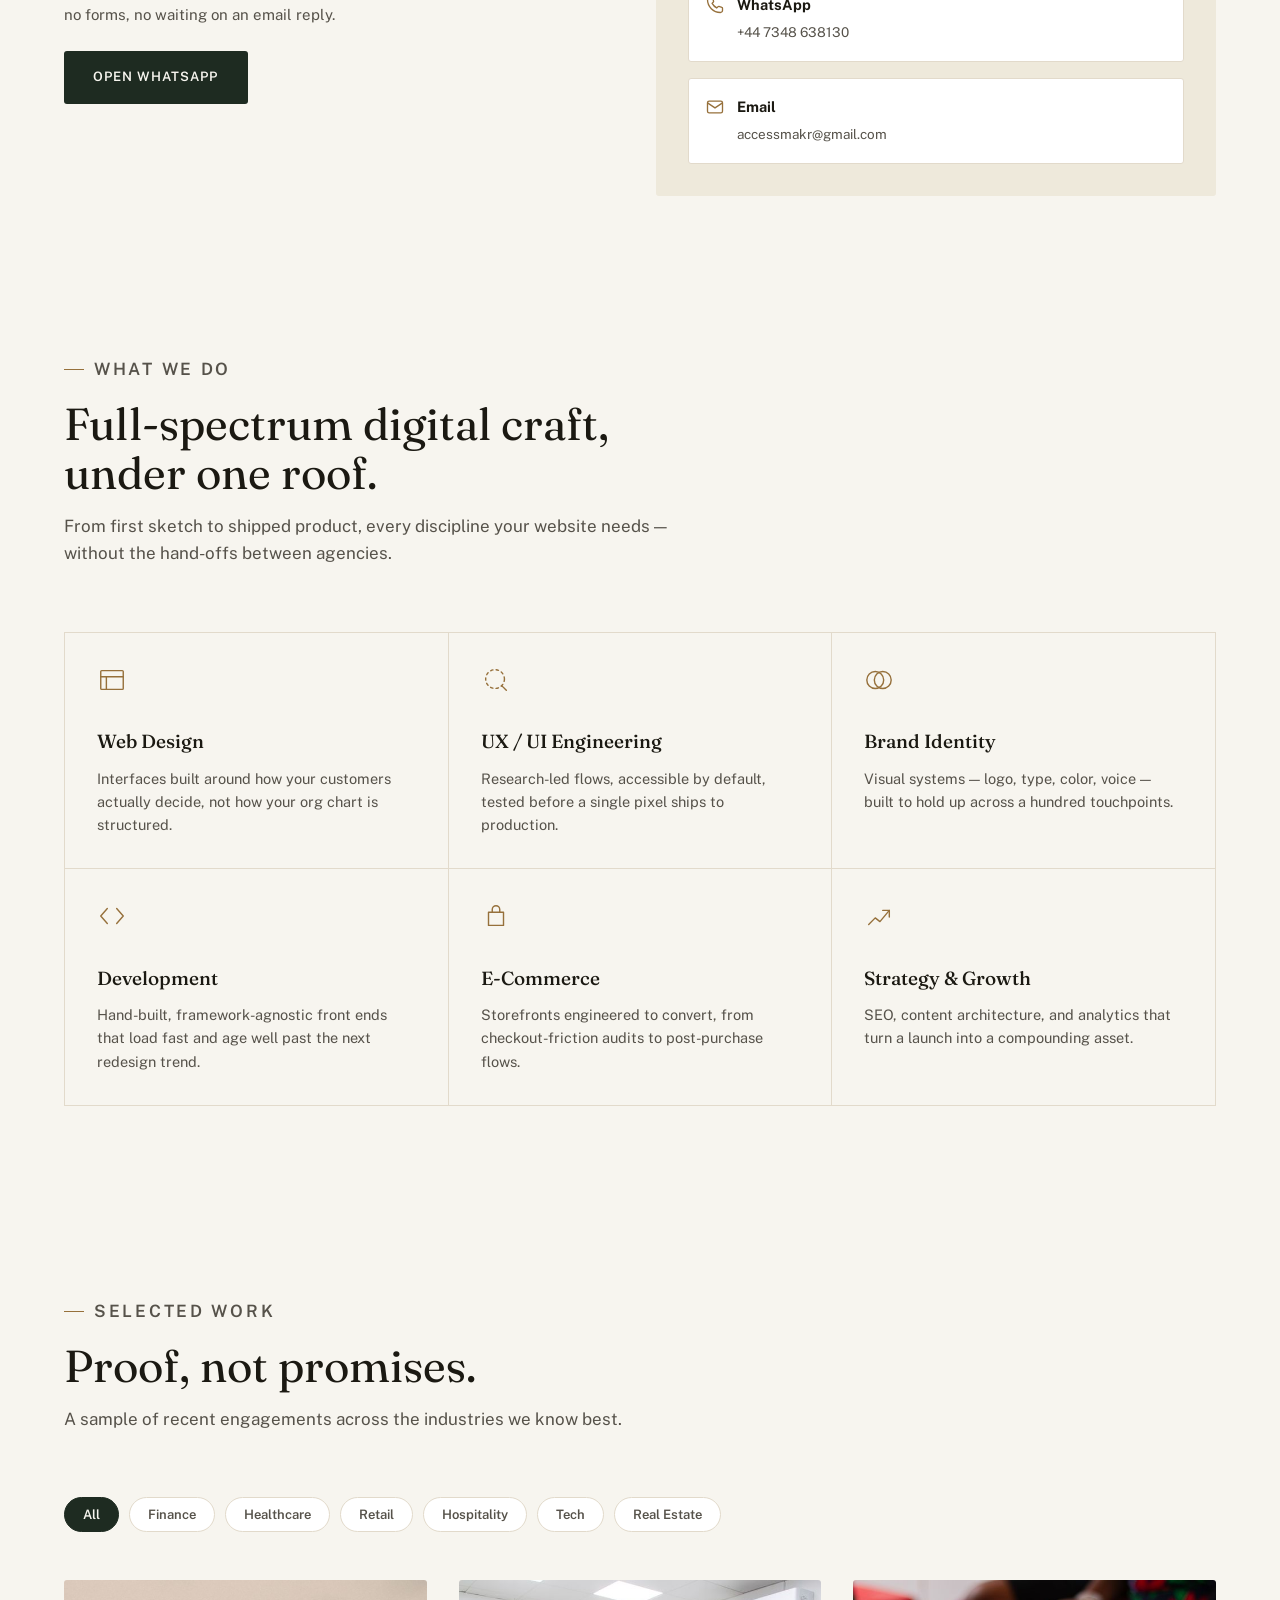
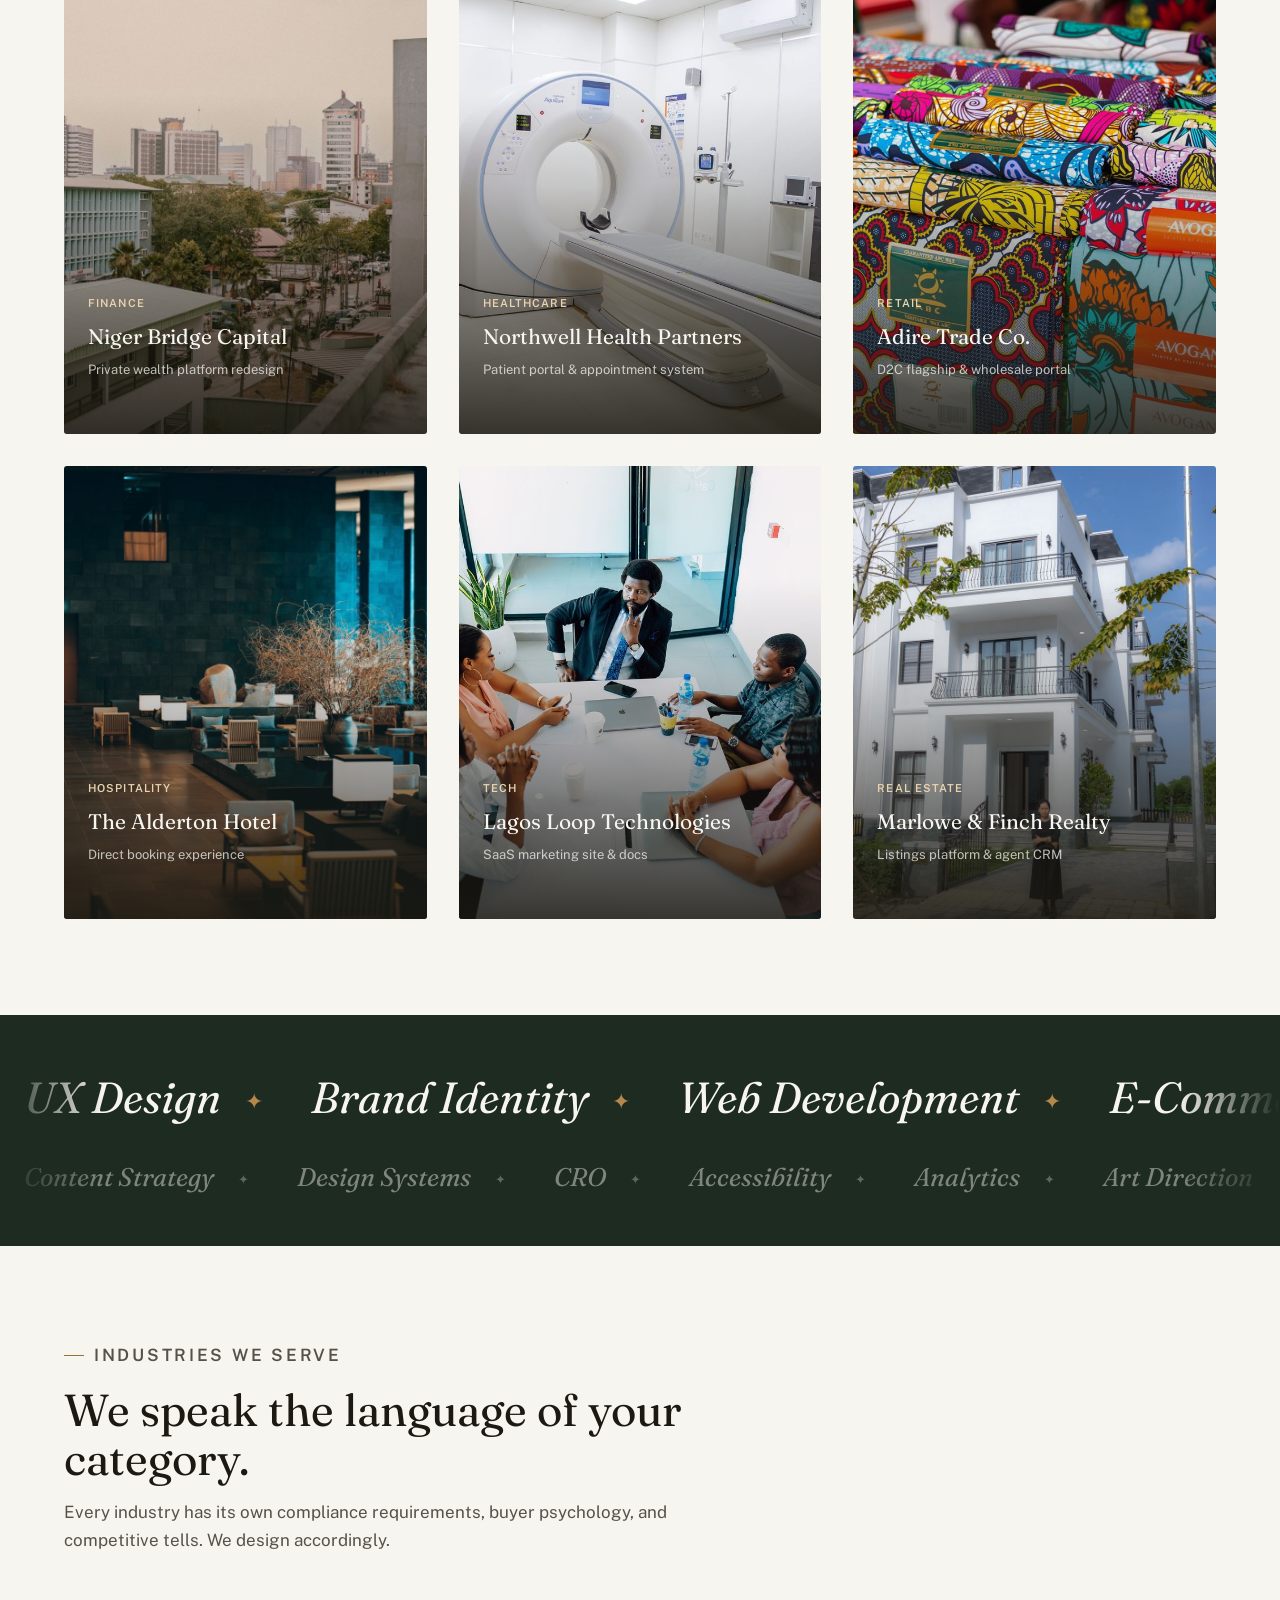
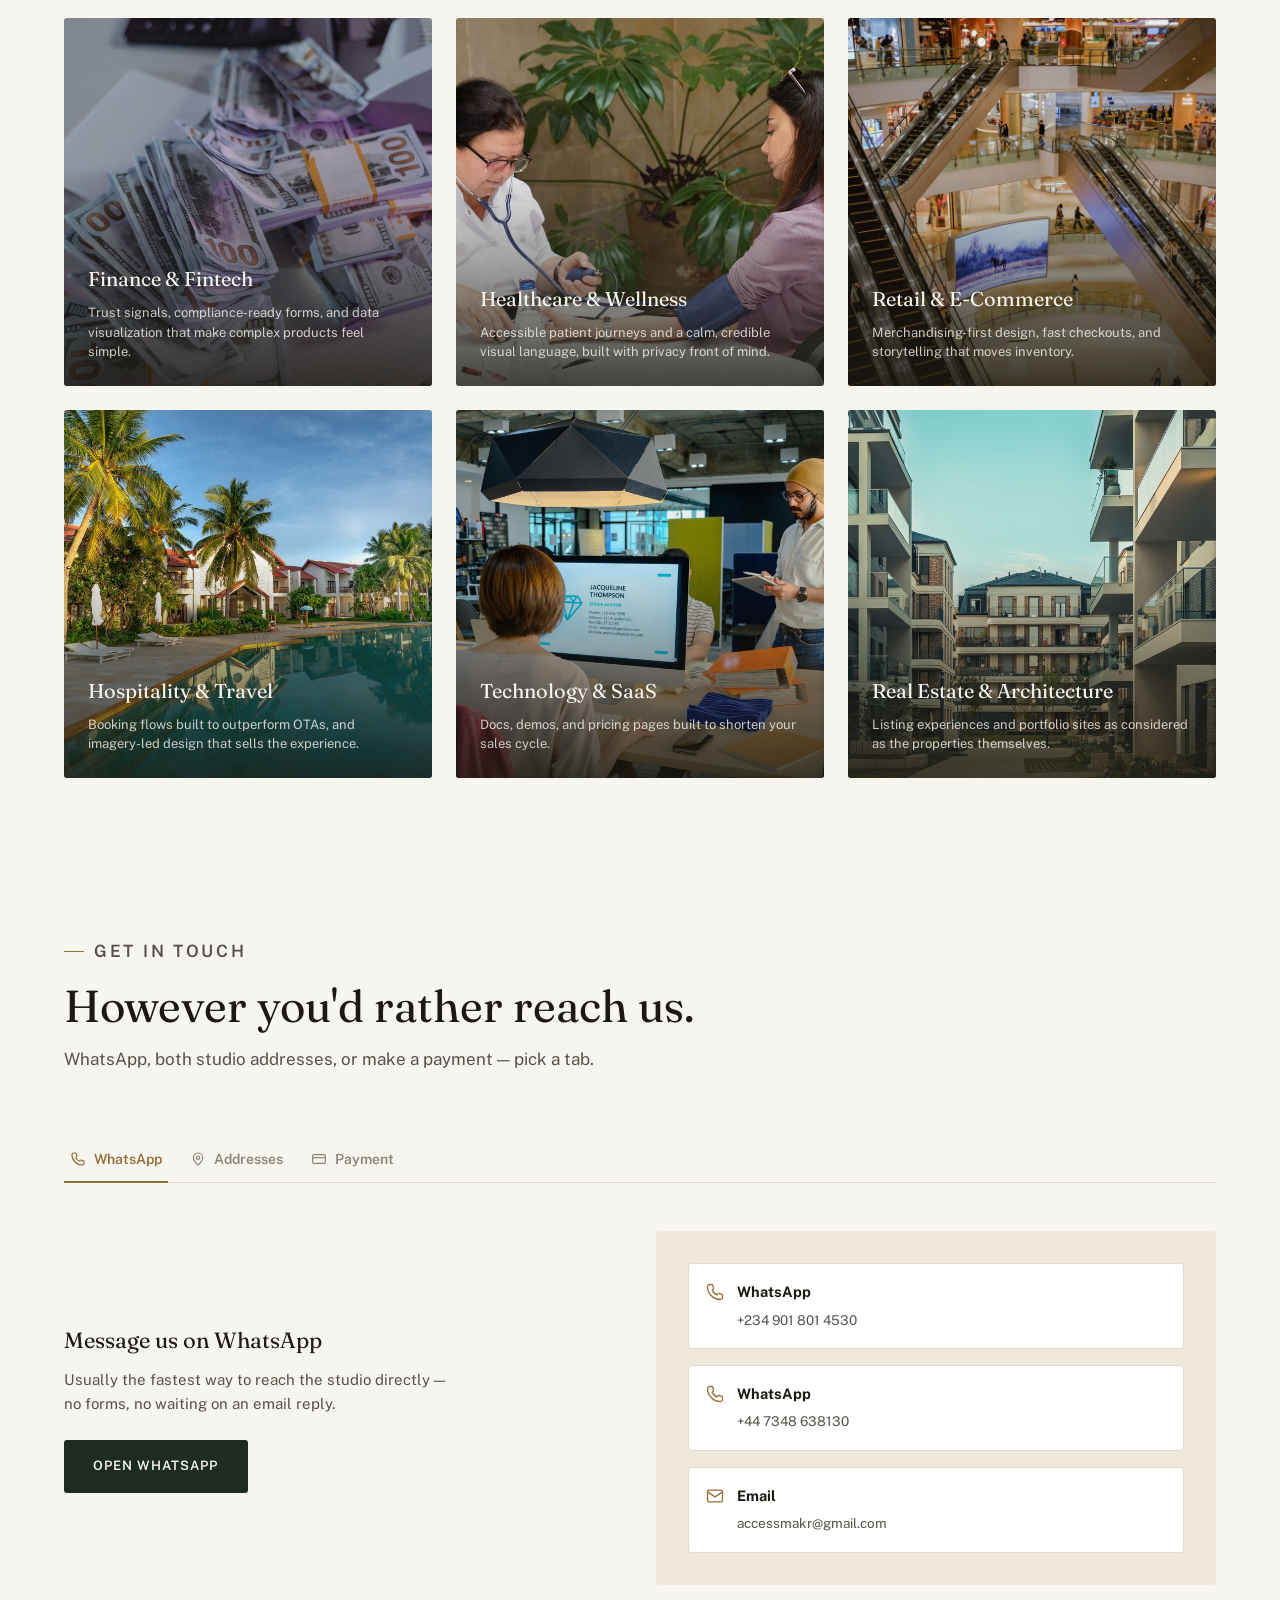
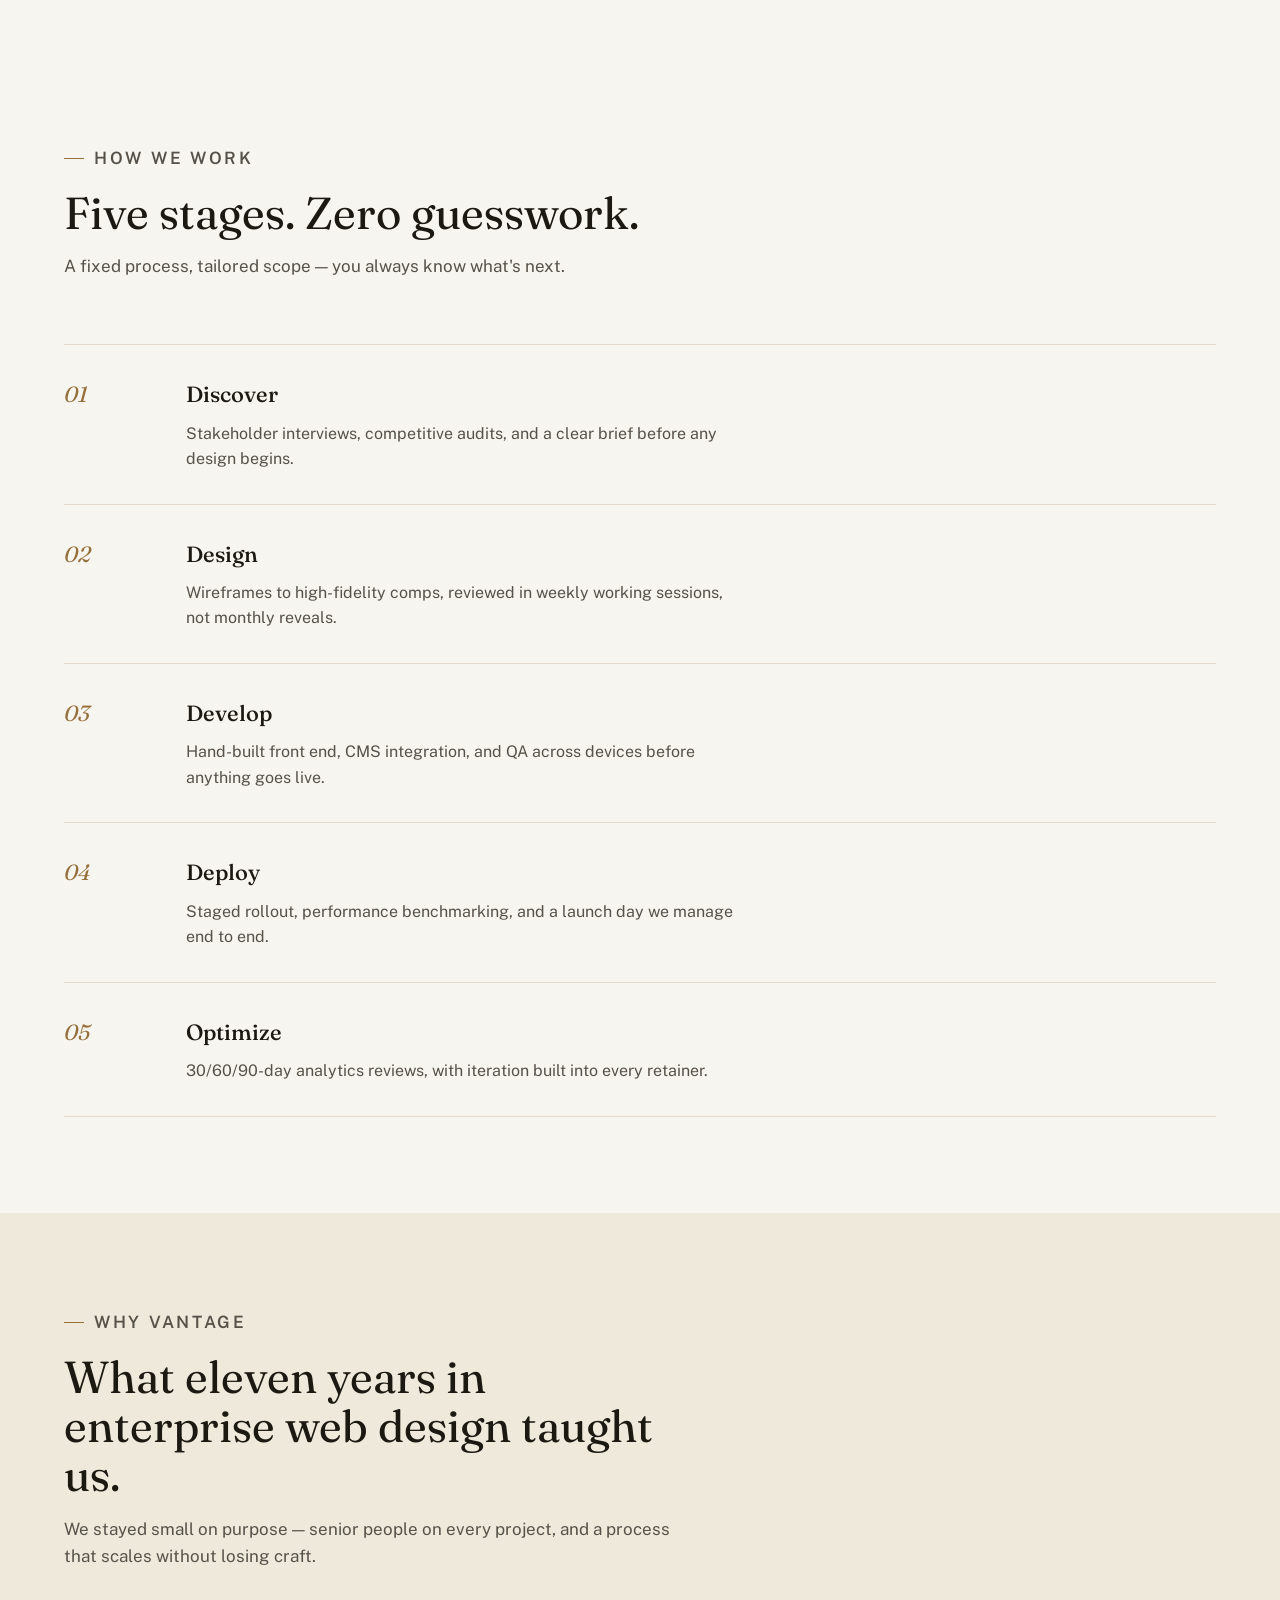
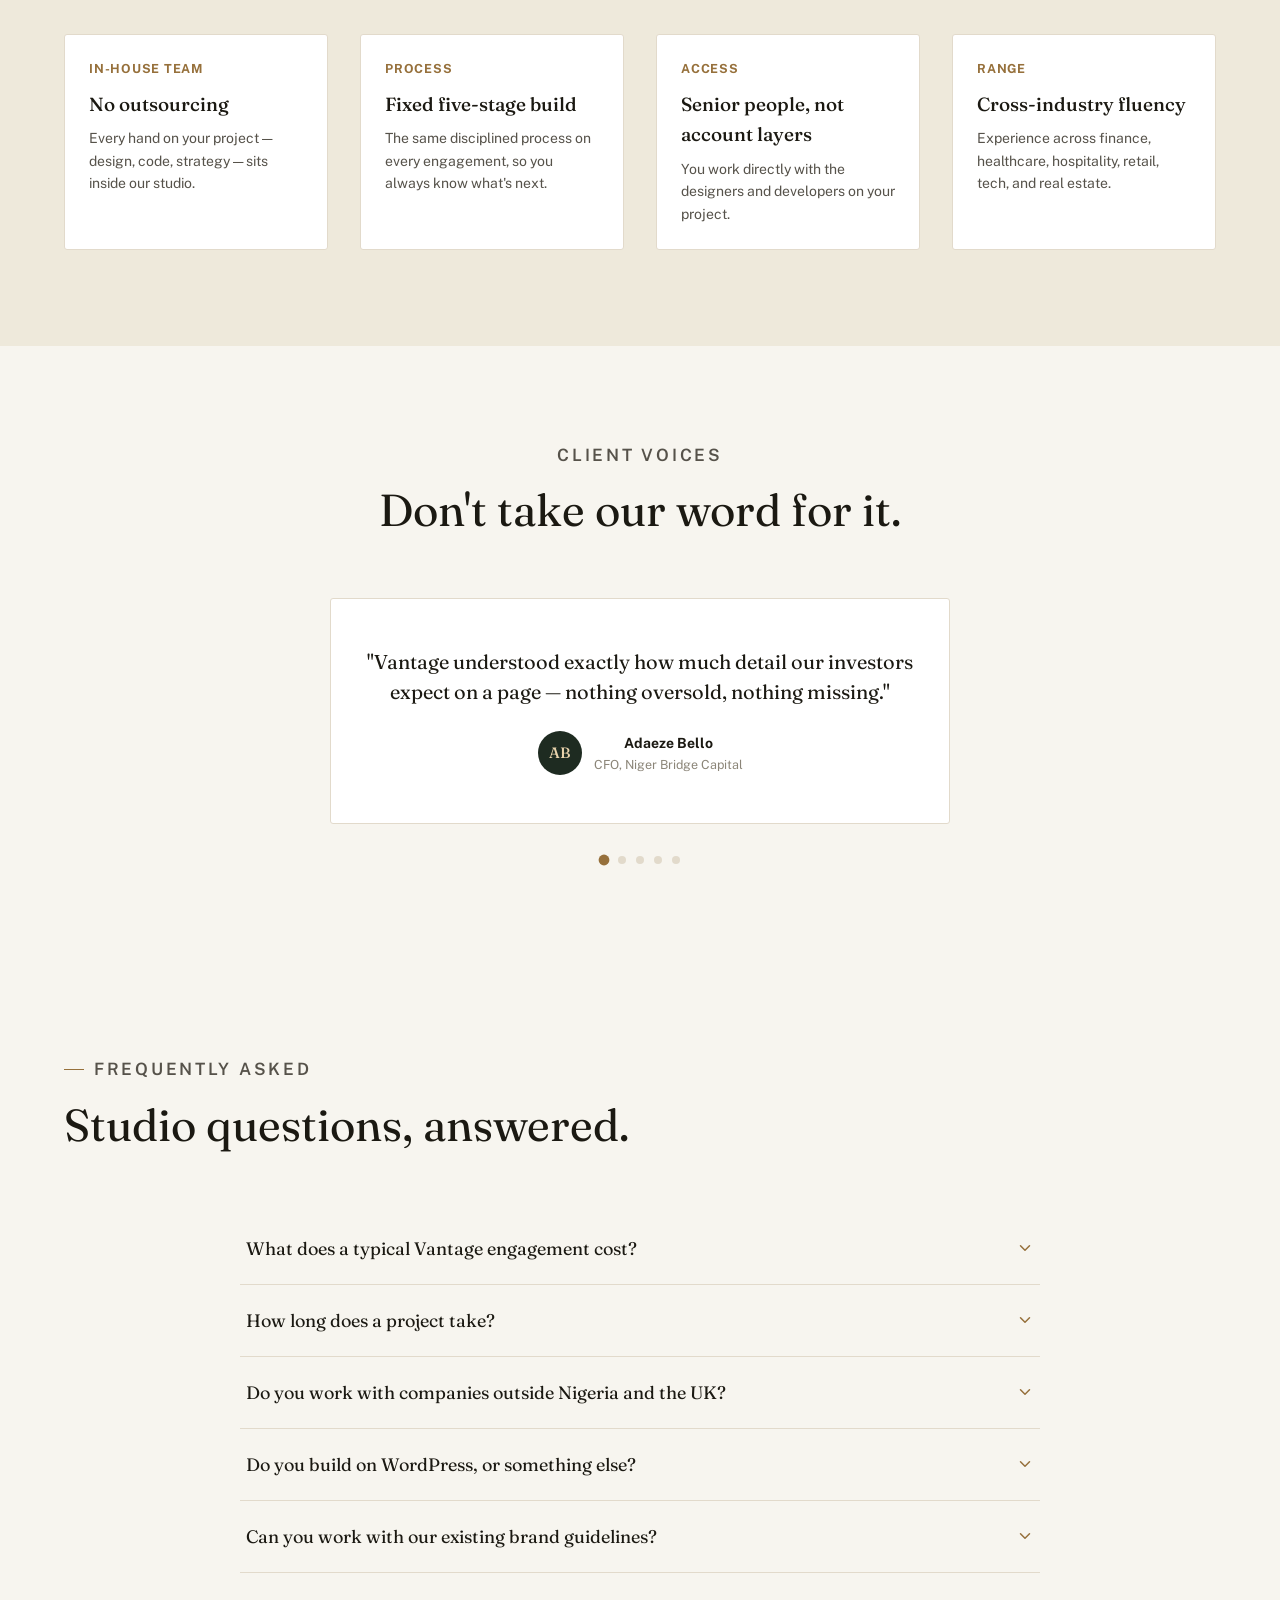
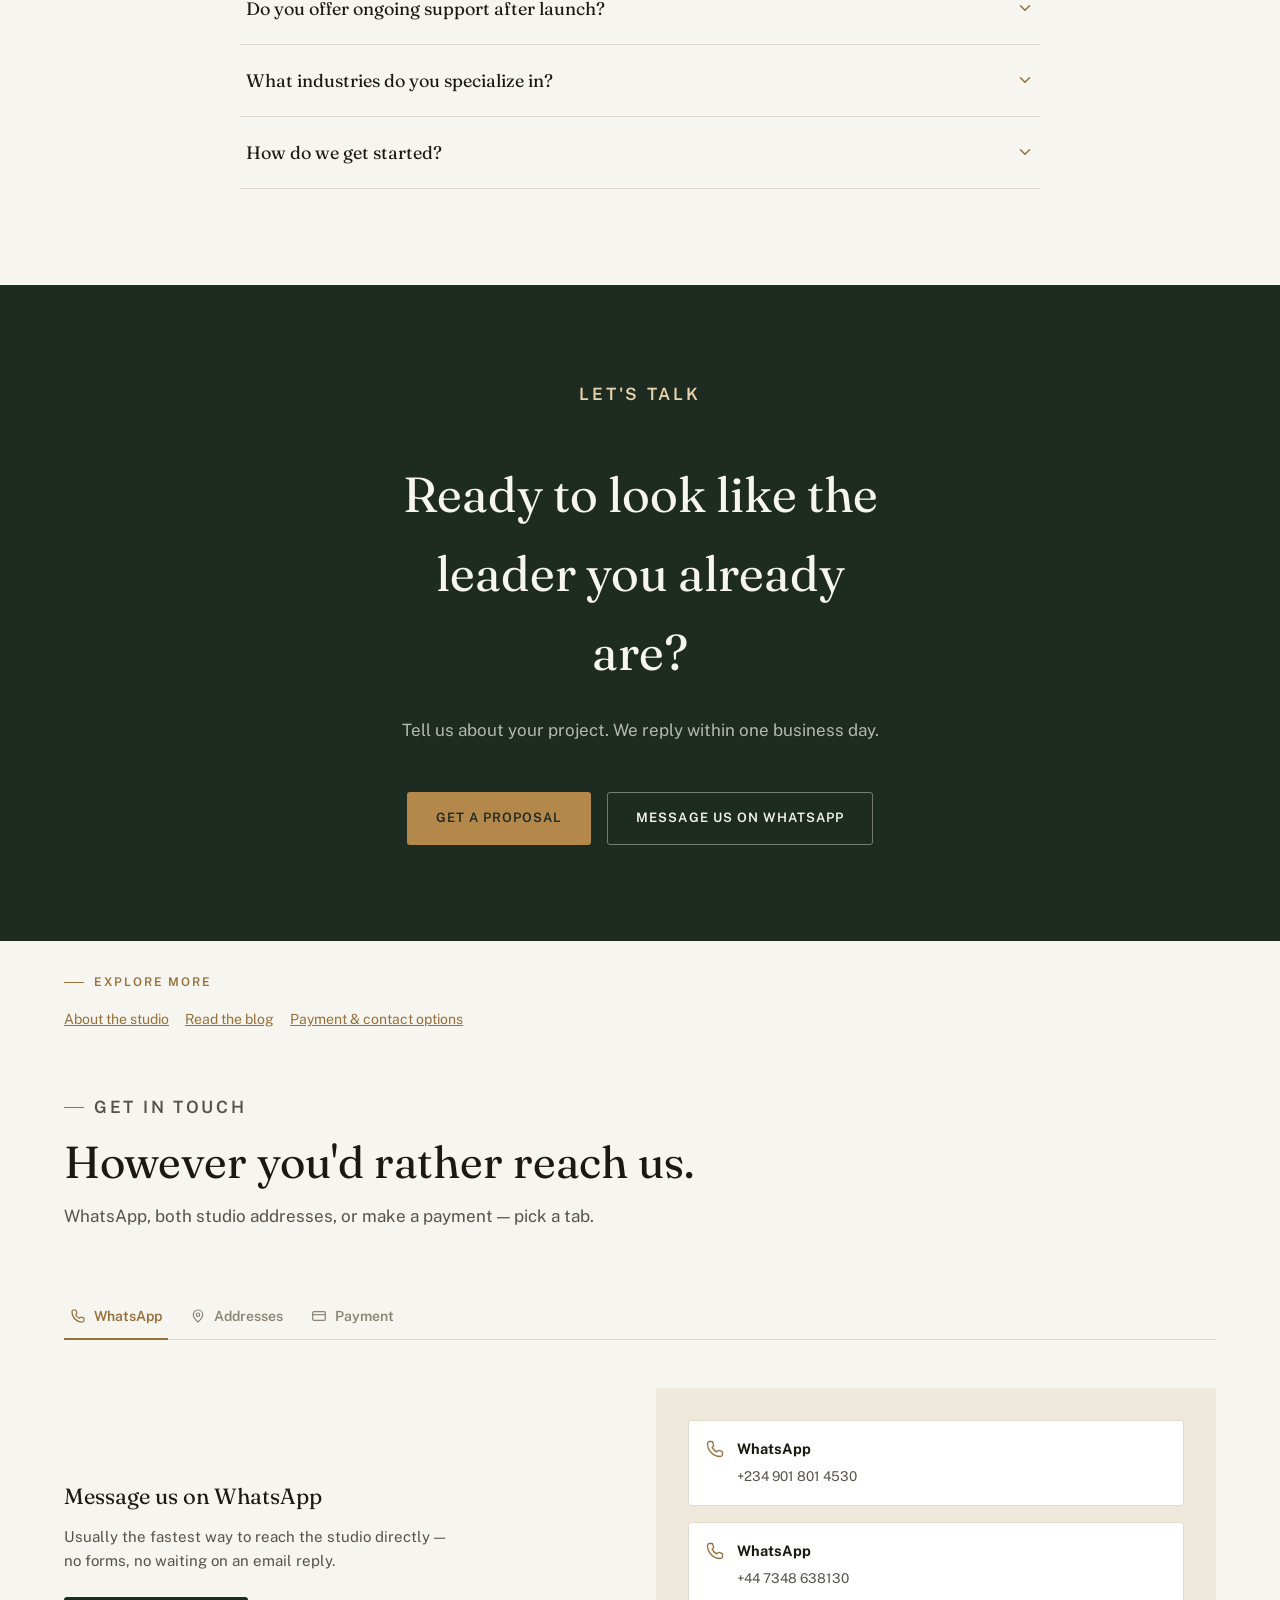
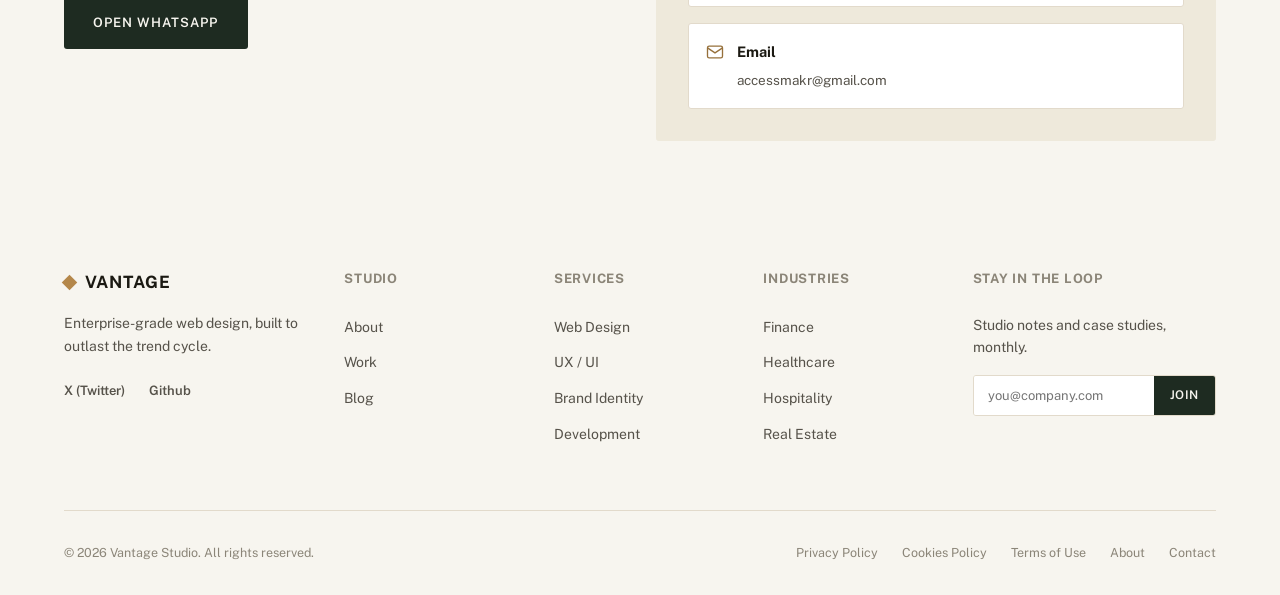
==== commit 25606141: "Add files via upload" ====
--- a/index.html
+++ b/index.html
@@ -171,30 +171,34 @@
 
     <div class="tabs reveal">
       <div class="tabs__nav" role="tablist">
-        <button class="tabs__btn is-active" type="button" role="tab" aria-selected="true" aria-controls="tab-whatsapp" id="tab-whatsapp-btn">
+        <button class="tabs__btn is-active" type="button" role="tab" aria-selected="true" aria-controls="tab-whatsapp-1" id="tab-whatsapp-btn-1">
           <svg viewBox="0 0 24 24"><path d="M3 5.5A2.5 2.5 0 0 1 5.5 3h2.7c.4 0 .8.3.9.7l1.2 3.6c.1.4 0 .8-.3 1.1L8.6 10a13 13 0 0 0 5.4 5.4l1.6-1.4c.3-.3.7-.4 1.1-.3l3.6 1.2c.4.1.7.5.7.9v2.7A2.5 2.5 0 0 1 18.5 21 15.5 15.5 0 0 1 3 5.5Z"/></svg>
           WhatsApp
         </button>
-        <button class="tabs__btn" type="button" role="tab" aria-selected="false" aria-controls="tab-addresses" id="tab-addresses-btn">
+        <button class="tabs__btn" type="button" role="tab" aria-selected="false" aria-controls="tab-addresses-1" id="tab-addresses-btn-1">
           <svg viewBox="0 0 24 24"><path d="M12 21s-7-6.5-7-11a7 7 0 0 1 14 0c0 4.5-7 11-7 11Z"/><circle cx="12" cy="10" r="2.5"/></svg>
           Addresses
         </button>
-        <button class="tabs__btn" type="button" role="tab" aria-selected="false" aria-controls="tab-payment" id="tab-payment-btn">
+        <button class="tabs__btn" type="button" role="tab" aria-selected="false" aria-controls="tab-payment-1" id="tab-payment-btn-1">
           <svg viewBox="0 0 24 24"><rect x="2.5" y="5.5" width="19" height="13" rx="2"/><line x1="2.5" y1="10" x2="21.5" y2="10"/></svg>
           Payment
         </button>
       </div>
 
       <div class="tabs__panels">
-        <div class="tabs__panel is-active" id="tab-whatsapp" role="tabpanel" aria-labelledby="tab-whatsapp-btn">
+        <div class="tabs__panel is-active" id="tab-whatsapp-1" role="tabpanel" aria-labelledby="tab-whatsapp-btn-1">
           <div class="reach-panel">
             <div class="reach-panel__body">
               <h3>Message us on WhatsApp</h3>
               <p>Usually the fastest way to reach the studio directly — no forms, no waiting on an email reply.</p>
-              <a href="https://wa.me/447348638130" class="btn btn--primary" target="_blank" rel="noopener">Open WhatsApp</a>
+              <a href="https://wa.me/2349018014530" class="btn btn--primary" target="_blank" rel="noopener">Open WhatsApp</a>
             </div>
             <div class="reach-panel__visual">
               <div class="contact-channel">
+                <svg viewBox="0 0 24 24"><path d="M3 5.5A2.5 2.5 0 0 1 5.5 3h2.7c.4 0 .8.3.9.7l1.2 3.6c.1.4 0 .8-.3 1.1L8.6 10a13 13 0 0 0 5.4 5.4l1.6-1.4c.3-.3.7-.4 1.1-.3l3.6 1.2c.4.1.7.5.7.9v2.7A2.5 2.5 0 0 1 18.5 21 15.5 15.5 0 0 1 3 5.5Z"/></svg>
+                <div><b>WhatsApp</b><span>+234 901 801 4530</span></div>
+              </div>
+              <div class="contact-channel" style="margin-top: var(--sp-2);">
                 <svg viewBox="0 0 24 24"><path d="M3 5.5A2.5 2.5 0 0 1 5.5 3h2.7c.4 0 .8.3.9.7l1.2 3.6c.1.4 0 .8-.3 1.1L8.6 10a13 13 0 0 0 5.4 5.4l1.6-1.4c.3-.3.7-.4 1.1-.3l3.6 1.2c.4.1.7.5.7.9v2.7A2.5 2.5 0 0 1 18.5 21 15.5 15.5 0 0 1 3 5.5Z"/></svg>
                 <div><b>WhatsApp</b><span>+44 7348 638130</span></div>
               </div>
@@ -206,7 +210,7 @@
           </div>
         </div>
 
-        <div class="tabs__panel" id="tab-addresses" role="tabpanel" aria-labelledby="tab-addresses-btn">
+        <div class="tabs__panel" id="tab-addresses-1" role="tabpanel" aria-labelledby="tab-addresses-btn-1">
           <div class="reach-panel">
             <div class="reach-panel__body">
               <h3>Two studio locations</h3>
@@ -228,7 +232,7 @@
           </div>
         </div>
 
-        <div class="tabs__panel" id="tab-payment" role="tabpanel" aria-labelledby="tab-payment-btn">
+        <div class="tabs__panel" id="tab-payment-1" role="tabpanel" aria-labelledby="tab-payment-btn-1">
           <div class="reach-panel">
             <div class="reach-panel__body">
               <h3>Pay by card or bank transfer</h3>
@@ -423,6 +427,102 @@
   </div>
 </section>
 
+<section class="reach-us" id="reach-us-mid">
+  <div class="wrap">
+    <div class="sec-head reveal">
+      <p class="eyebrow">Get in touch</p>
+      <h2>However you'd rather reach us.</h2>
+      <p>WhatsApp, both studio addresses, or make a payment — pick a tab.</p>
+    </div>
+
+    <div class="tabs reveal">
+      <div class="tabs__nav" role="tablist">
+        <button class="tabs__btn is-active" type="button" role="tab" aria-selected="true" aria-controls="tab-whatsapp-2" id="tab-whatsapp-btn-2">
+          <svg viewBox="0 0 24 24"><path d="M3 5.5A2.5 2.5 0 0 1 5.5 3h2.7c.4 0 .8.3.9.7l1.2 3.6c.1.4 0 .8-.3 1.1L8.6 10a13 13 0 0 0 5.4 5.4l1.6-1.4c.3-.3.7-.4 1.1-.3l3.6 1.2c.4.1.7.5.7.9v2.7A2.5 2.5 0 0 1 18.5 21 15.5 15.5 0 0 1 3 5.5Z"/></svg>
+          WhatsApp
+        </button>
+        <button class="tabs__btn" type="button" role="tab" aria-selected="false" aria-controls="tab-addresses-2" id="tab-addresses-btn-2">
+          <svg viewBox="0 0 24 24"><path d="M12 21s-7-6.5-7-11a7 7 0 0 1 14 0c0 4.5-7 11-7 11Z"/><circle cx="12" cy="10" r="2.5"/></svg>
+          Addresses
+        </button>
+        <button class="tabs__btn" type="button" role="tab" aria-selected="false" aria-controls="tab-payment-2" id="tab-payment-btn-2">
+          <svg viewBox="0 0 24 24"><rect x="2.5" y="5.5" width="19" height="13" rx="2"/><line x1="2.5" y1="10" x2="21.5" y2="10"/></svg>
+          Payment
+        </button>
+      </div>
+
+      <div class="tabs__panels">
+        <div class="tabs__panel is-active" id="tab-whatsapp-2" role="tabpanel" aria-labelledby="tab-whatsapp-btn-2">
+          <div class="reach-panel">
+            <div class="reach-panel__body">
+              <h3>Message us on WhatsApp</h3>
+              <p>Usually the fastest way to reach the studio directly — no forms, no waiting on an email reply.</p>
+              <a href="https://wa.me/2349018014530" class="btn btn--primary" target="_blank" rel="noopener">Open WhatsApp</a>
+            </div>
+            <div class="reach-panel__visual">
+              <div class="contact-channel">
+                <svg viewBox="0 0 24 24"><path d="M3 5.5A2.5 2.5 0 0 1 5.5 3h2.7c.4 0 .8.3.9.7l1.2 3.6c.1.4 0 .8-.3 1.1L8.6 10a13 13 0 0 0 5.4 5.4l1.6-1.4c.3-.3.7-.4 1.1-.3l3.6 1.2c.4.1.7.5.7.9v2.7A2.5 2.5 0 0 1 18.5 21 15.5 15.5 0 0 1 3 5.5Z"/></svg>
+                <div><b>WhatsApp</b><span>+234 901 801 4530</span></div>
+              </div>
+              <div class="contact-channel" style="margin-top: var(--sp-2);">
+                <svg viewBox="0 0 24 24"><path d="M3 5.5A2.5 2.5 0 0 1 5.5 3h2.7c.4 0 .8.3.9.7l1.2 3.6c.1.4 0 .8-.3 1.1L8.6 10a13 13 0 0 0 5.4 5.4l1.6-1.4c.3-.3.7-.4 1.1-.3l3.6 1.2c.4.1.7.5.7.9v2.7A2.5 2.5 0 0 1 18.5 21 15.5 15.5 0 0 1 3 5.5Z"/></svg>
+                <div><b>WhatsApp</b><span>+44 7348 638130</span></div>
+              </div>
+              <div class="contact-channel" style="margin-top: var(--sp-2);">
+                <svg viewBox="0 0 24 24"><rect x="3" y="5" width="18" height="14" rx="2"/><path d="M3 7l9 6 9-6"/></svg>
+                <div><b>Email</b><span>accessmakr@gmail.com</span></div>
+              </div>
+            </div>
+          </div>
+        </div>
+
+        <div class="tabs__panel" id="tab-addresses-2" role="tabpanel" aria-labelledby="tab-addresses-btn-2">
+          <div class="reach-panel">
+            <div class="reach-panel__body">
+              <h3>Two studio locations</h3>
+              <p>Based in Abuja and London, working with clients across time zones as a matter of course.</p>
+              <a href="contact.html" class="btn btn--ghost">Full Details &amp; Map</a>
+            </div>
+            <div class="reach-panel__visual">
+              <div class="address-block">
+                <div class="address-card">
+                  <span>Abuja, Nigeria</span>
+                  <p>Behind Desmos Pharmacy<br>Asokoro Extension<br>Abuja, FCT</p>
+                </div>
+                <div class="address-card">
+                  <span>London, UK</span>
+                  <p>Finsbury Park<br>Greater London<br>N4 2BA</p>
+                </div>
+              </div>
+            </div>
+          </div>
+        </div>
+
+        <div class="tabs__panel" id="tab-payment-2" role="tabpanel" aria-labelledby="tab-payment-btn-2">
+          <div class="reach-panel">
+            <div class="reach-panel__body">
+              <h3>Pay by card or bank transfer</h3>
+              <p>PayPal for debit and credit cards, or a direct Moniepoint transfer for clients paying within Nigeria.</p>
+              <a href="contact.html#payments" class="btn btn--primary">Make a Payment</a>
+            </div>
+            <div class="reach-panel__visual">
+              <div class="pay-card" style="padding: var(--sp-3);">
+                <h3 style="font-size:16px;">PayPal</h3>
+                <p style="margin-bottom:0;">Debit or credit card, processed securely.</p>
+              </div>
+              <div class="pay-card" style="padding: var(--sp-3); margin-top: var(--sp-2);">
+                <h3 style="font-size:16px;">Bank Transfer</h3>
+                <div class="pay-card__row"><span>Bank</span><span>Moniepoint</span></div>
+                <div class="pay-card__row"><span>Account Name</span><span>Bichi Tech Accessories</span></div>
+              </div>
+            </div>
+          </div>
+        </div>
+      </div>
+    </div>
+  </div>
+</section>
+
 <section id="process">
   <div class="wrap">
     <div class="sec-head reveal">
@@ -524,7 +624,7 @@
       <p>Tell us about your project. We reply within one business day.</p>
       <div class="cta__ctas">
         <a href="contact.html" class="btn btn--gold" data-cta-rotate>Start a Project</a>
-        <a href="https://wa.me/447348638130" class="btn btn--outline-light" target="_blank" rel="noopener">Message Us on WhatsApp</a>
+        <a href="https://wa.me/2349018014530" class="btn btn--outline-light" target="_blank" rel="noopener">Message Us on WhatsApp</a>
       </div>
     </div>
   </div>
@@ -538,6 +638,102 @@
     <a href="contact.html" style="color:var(--champagne-deep); text-decoration:underline;">Payment &amp; contact options</a>
   </div>
 </div>
+
+<section class="reach-us" id="reach-us-bottom">
+  <div class="wrap">
+    <div class="sec-head reveal">
+      <p class="eyebrow">Get in touch</p>
+      <h2>However you'd rather reach us.</h2>
+      <p>WhatsApp, both studio addresses, or make a payment — pick a tab.</p>
+    </div>
+
+    <div class="tabs reveal">
+      <div class="tabs__nav" role="tablist">
+        <button class="tabs__btn is-active" type="button" role="tab" aria-selected="true" aria-controls="tab-whatsapp-3" id="tab-whatsapp-btn-3">
+          <svg viewBox="0 0 24 24"><path d="M3 5.5A2.5 2.5 0 0 1 5.5 3h2.7c.4 0 .8.3.9.7l1.2 3.6c.1.4 0 .8-.3 1.1L8.6 10a13 13 0 0 0 5.4 5.4l1.6-1.4c.3-.3.7-.4 1.1-.3l3.6 1.2c.4.1.7.5.7.9v2.7A2.5 2.5 0 0 1 18.5 21 15.5 15.5 0 0 1 3 5.5Z"/></svg>
+          WhatsApp
+        </button>
+        <button class="tabs__btn" type="button" role="tab" aria-selected="false" aria-controls="tab-addresses-3" id="tab-addresses-btn-3">
+          <svg viewBox="0 0 24 24"><path d="M12 21s-7-6.5-7-11a7 7 0 0 1 14 0c0 4.5-7 11-7 11Z"/><circle cx="12" cy="10" r="2.5"/></svg>
+          Addresses
+        </button>
+        <button class="tabs__btn" type="button" role="tab" aria-selected="false" aria-controls="tab-payment-3" id="tab-payment-btn-3">
+          <svg viewBox="0 0 24 24"><rect x="2.5" y="5.5" width="19" height="13" rx="2"/><line x1="2.5" y1="10" x2="21.5" y2="10"/></svg>
+          Payment
+        </button>
+      </div>
+
+      <div class="tabs__panels">
+        <div class="tabs__panel is-active" id="tab-whatsapp-3" role="tabpanel" aria-labelledby="tab-whatsapp-btn-3">
+          <div class="reach-panel">
+            <div class="reach-panel__body">
+              <h3>Message us on WhatsApp</h3>
+              <p>Usually the fastest way to reach the studio directly — no forms, no waiting on an email reply.</p>
+              <a href="https://wa.me/2349018014530" class="btn btn--primary" target="_blank" rel="noopener">Open WhatsApp</a>
+            </div>
+            <div class="reach-panel__visual">
+              <div class="contact-channel">
+                <svg viewBox="0 0 24 24"><path d="M3 5.5A2.5 2.5 0 0 1 5.5 3h2.7c.4 0 .8.3.9.7l1.2 3.6c.1.4 0 .8-.3 1.1L8.6 10a13 13 0 0 0 5.4 5.4l1.6-1.4c.3-.3.7-.4 1.1-.3l3.6 1.2c.4.1.7.5.7.9v2.7A2.5 2.5 0 0 1 18.5 21 15.5 15.5 0 0 1 3 5.5Z"/></svg>
+                <div><b>WhatsApp</b><span>+234 901 801 4530</span></div>
+              </div>
+              <div class="contact-channel" style="margin-top: var(--sp-2);">
+                <svg viewBox="0 0 24 24"><path d="M3 5.5A2.5 2.5 0 0 1 5.5 3h2.7c.4 0 .8.3.9.7l1.2 3.6c.1.4 0 .8-.3 1.1L8.6 10a13 13 0 0 0 5.4 5.4l1.6-1.4c.3-.3.7-.4 1.1-.3l3.6 1.2c.4.1.7.5.7.9v2.7A2.5 2.5 0 0 1 18.5 21 15.5 15.5 0 0 1 3 5.5Z"/></svg>
+                <div><b>WhatsApp</b><span>+44 7348 638130</span></div>
+              </div>
+              <div class="contact-channel" style="margin-top: var(--sp-2);">
+                <svg viewBox="0 0 24 24"><rect x="3" y="5" width="18" height="14" rx="2"/><path d="M3 7l9 6 9-6"/></svg>
+                <div><b>Email</b><span>accessmakr@gmail.com</span></div>
+              </div>
+            </div>
+          </div>
+        </div>
+
+        <div class="tabs__panel" id="tab-addresses-3" role="tabpanel" aria-labelledby="tab-addresses-btn-3">
+          <div class="reach-panel">
+            <div class="reach-panel__body">
+              <h3>Two studio locations</h3>
+              <p>Based in Abuja and London, working with clients across time zones as a matter of course.</p>
+              <a href="contact.html" class="btn btn--ghost">Full Details &amp; Map</a>
+            </div>
+            <div class="reach-panel__visual">
+              <div class="address-block">
+                <div class="address-card">
+                  <span>Abuja, Nigeria</span>
+                  <p>Behind Desmos Pharmacy<br>Asokoro Extension<br>Abuja, FCT</p>
+                </div>
+                <div class="address-card">
+                  <span>London, UK</span>
+                  <p>Finsbury Park<br>Greater London<br>N4 2BA</p>
+                </div>
+              </div>
+            </div>
+          </div>
+        </div>
+
+        <div class="tabs__panel" id="tab-payment-3" role="tabpanel" aria-labelledby="tab-payment-btn-3">
+          <div class="reach-panel">
+            <div class="reach-panel__body">
+              <h3>Pay by card or bank transfer</h3>
+              <p>PayPal for debit and credit cards, or a direct Moniepoint transfer for clients paying within Nigeria.</p>
+              <a href="contact.html#payments" class="btn btn--primary">Make a Payment</a>
+            </div>
+            <div class="reach-panel__visual">
+              <div class="pay-card" style="padding: var(--sp-3);">
+                <h3 style="font-size:16px;">PayPal</h3>
+                <p style="margin-bottom:0;">Debit or credit card, processed securely.</p>
+              </div>
+              <div class="pay-card" style="padding: var(--sp-3); margin-top: var(--sp-2);">
+                <h3 style="font-size:16px;">Bank Transfer</h3>
+                <div class="pay-card__row"><span>Bank</span><span>Moniepoint</span></div>
+                <div class="pay-card__row"><span>Account Name</span><span>Bichi Tech Accessories</span></div>
+              </div>
+            </div>
+          </div>
+        </div>
+      </div>
+    </div>
+  </div>
+</section>
 
 <footer>
   <div class="wrap">
